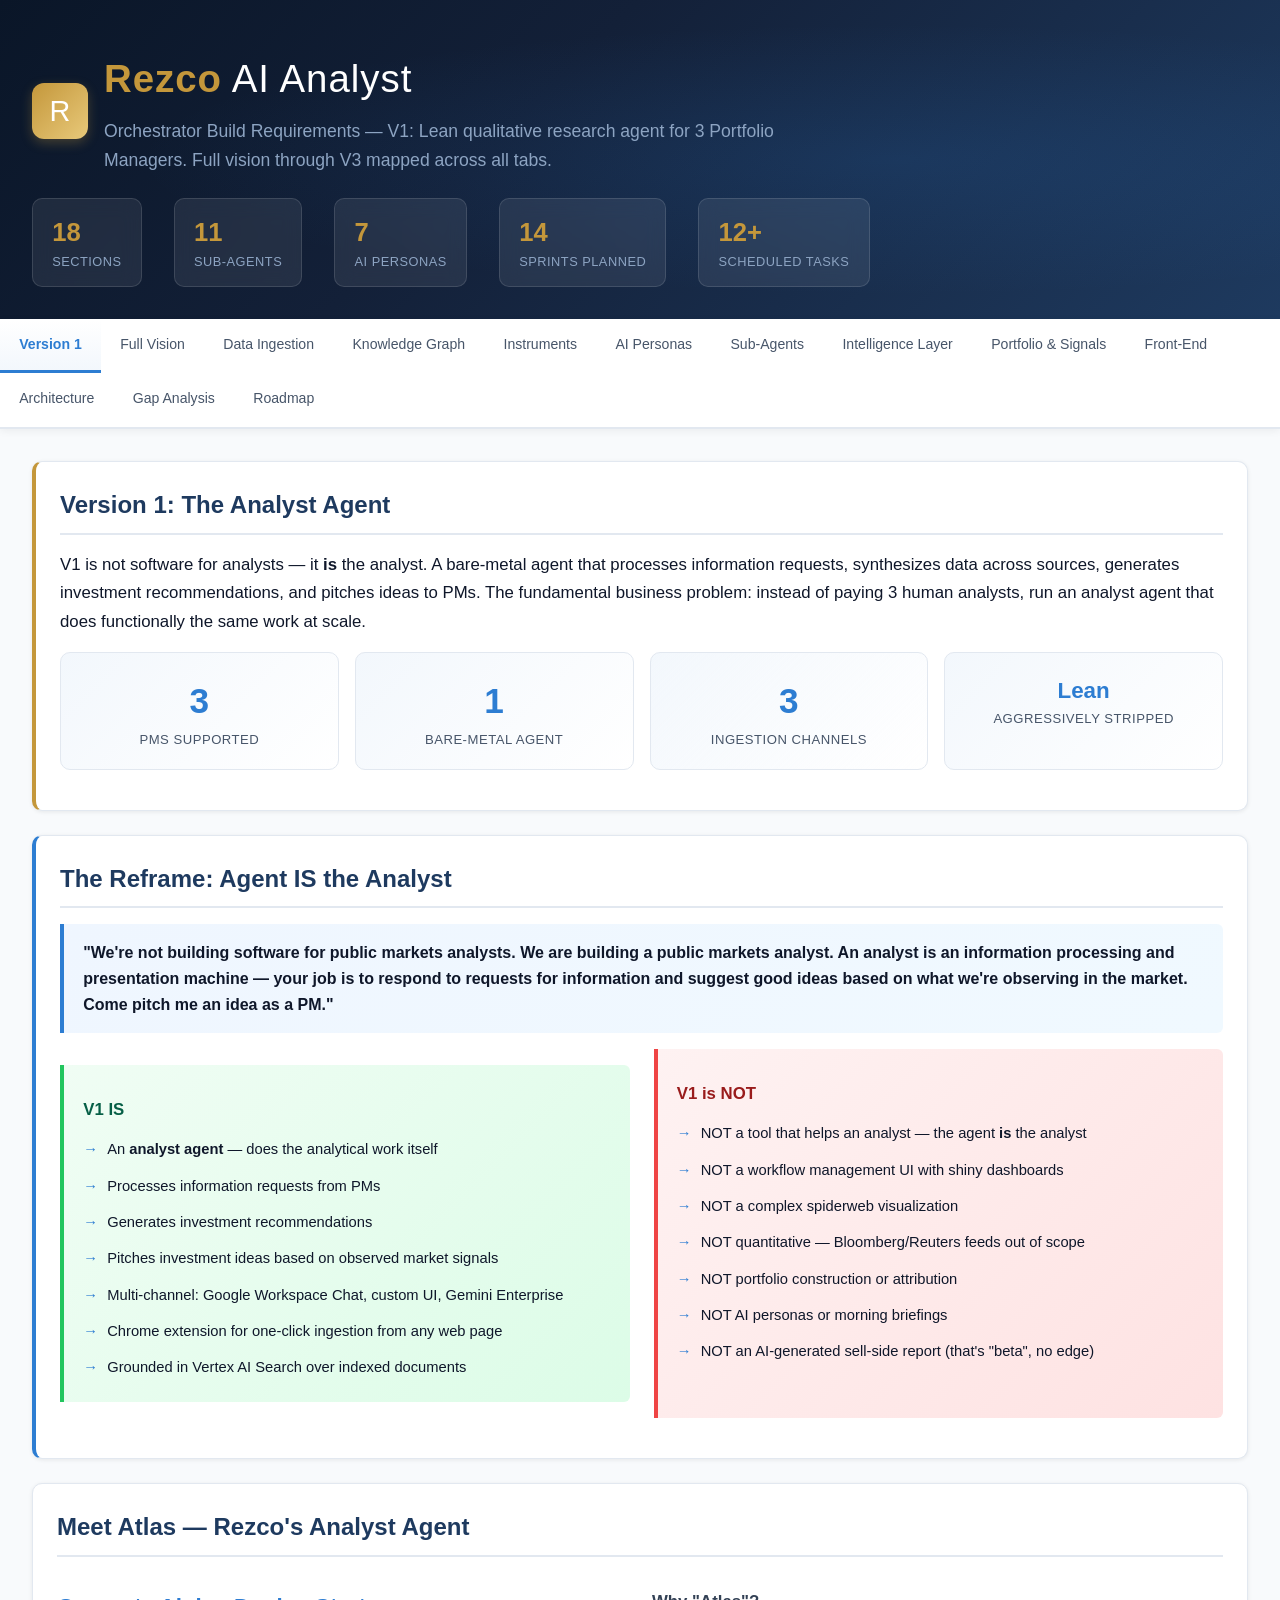
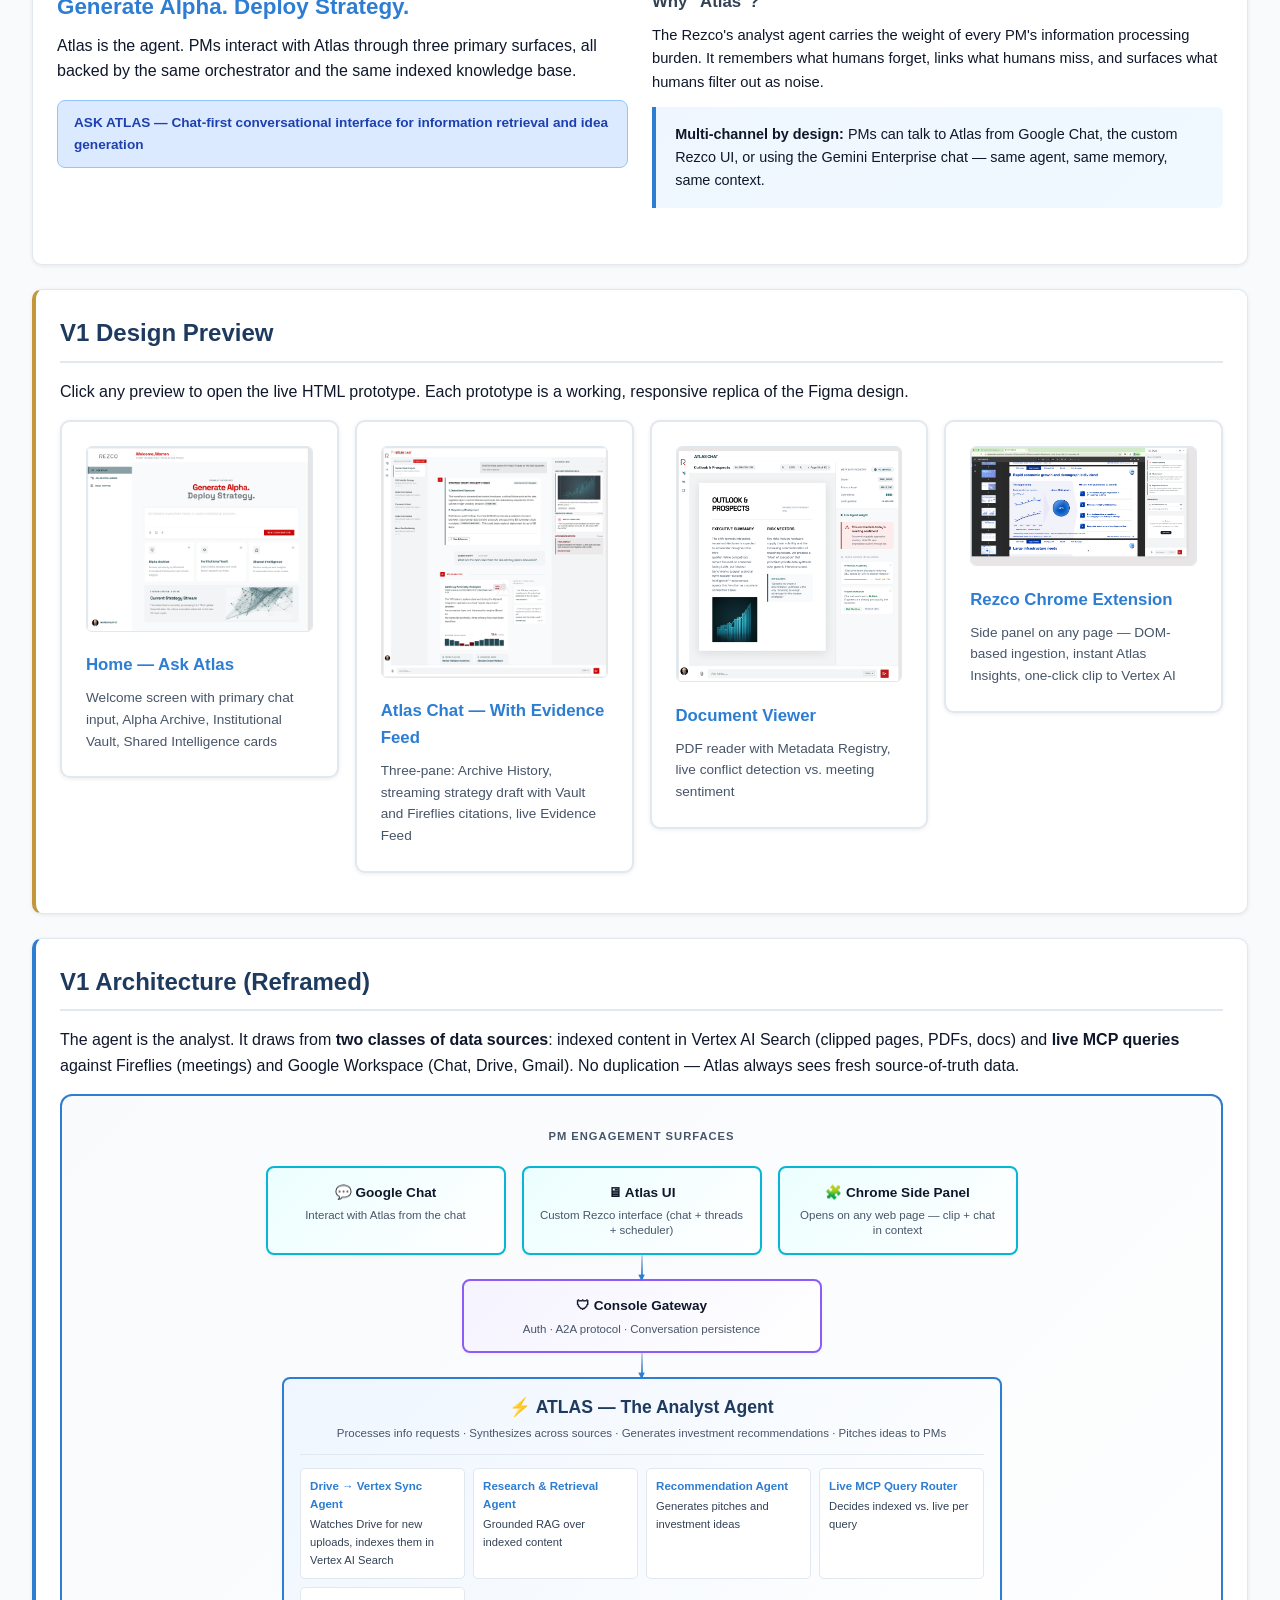
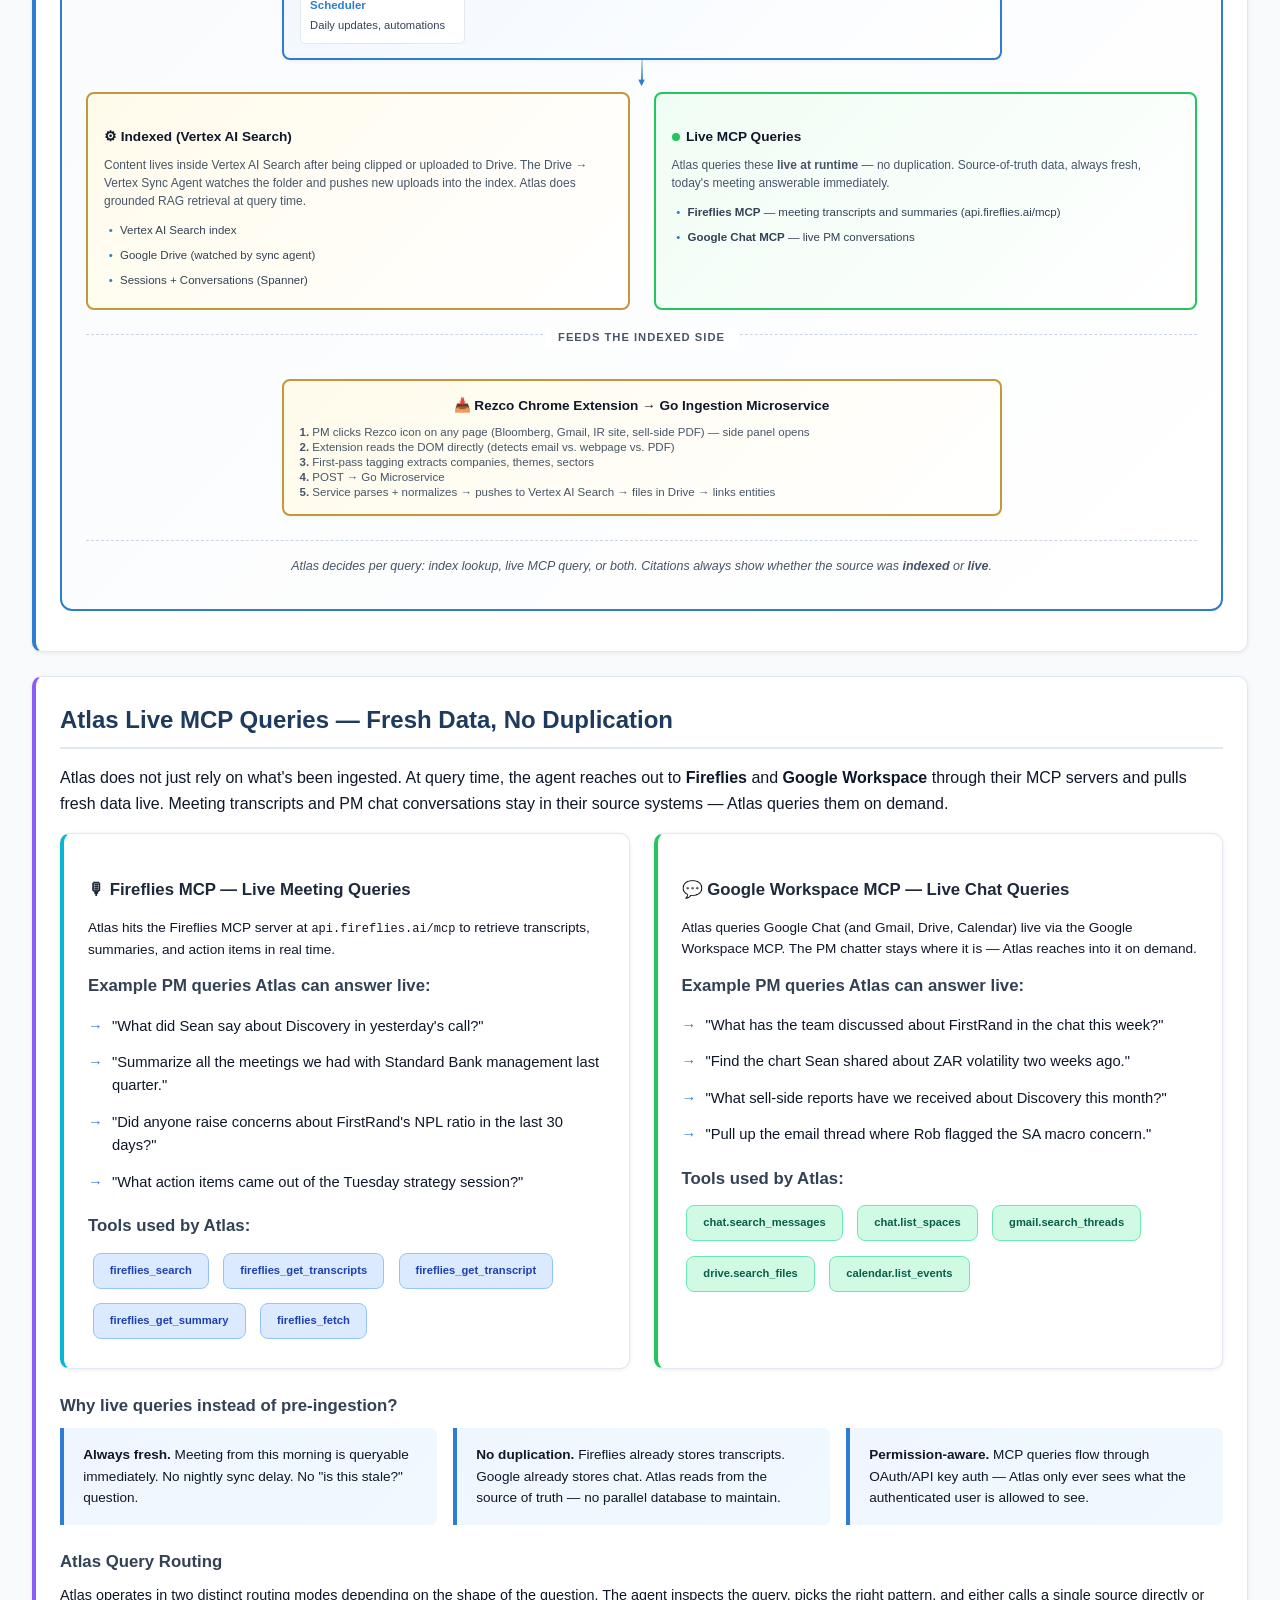
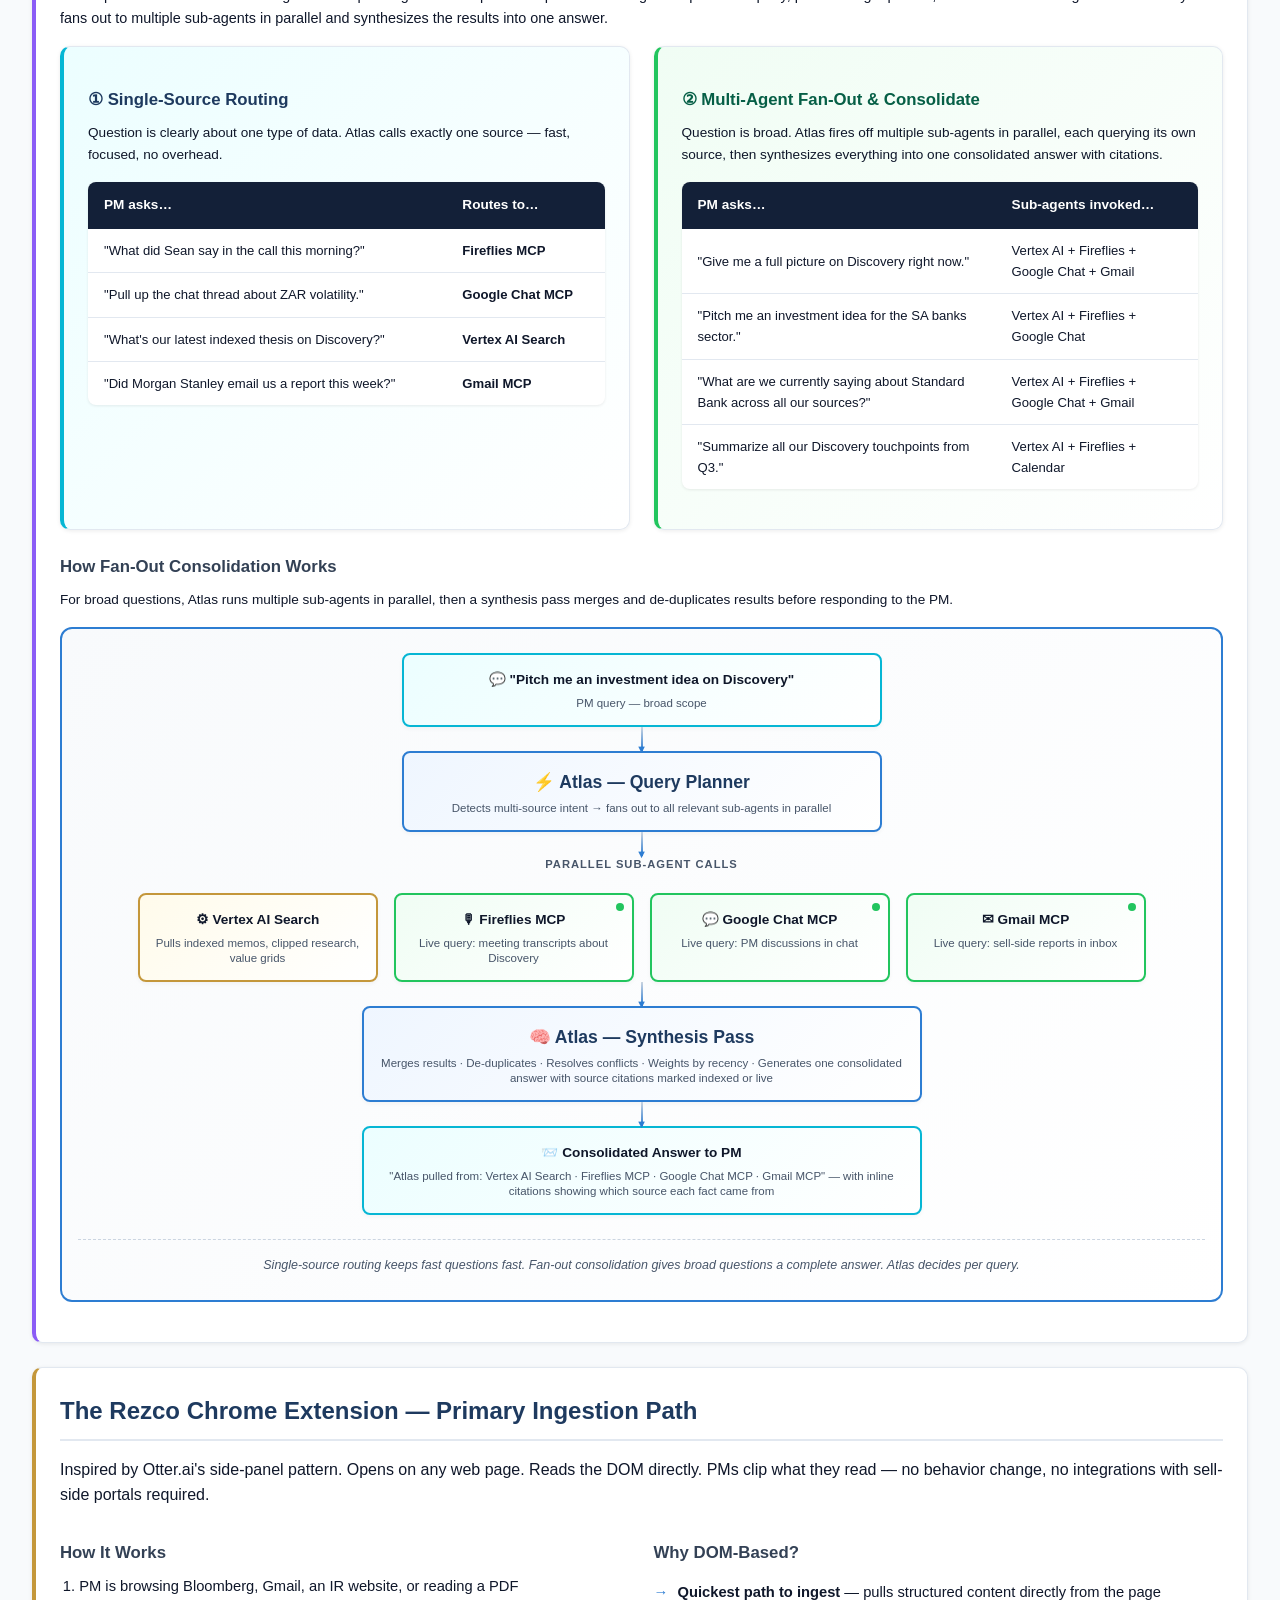
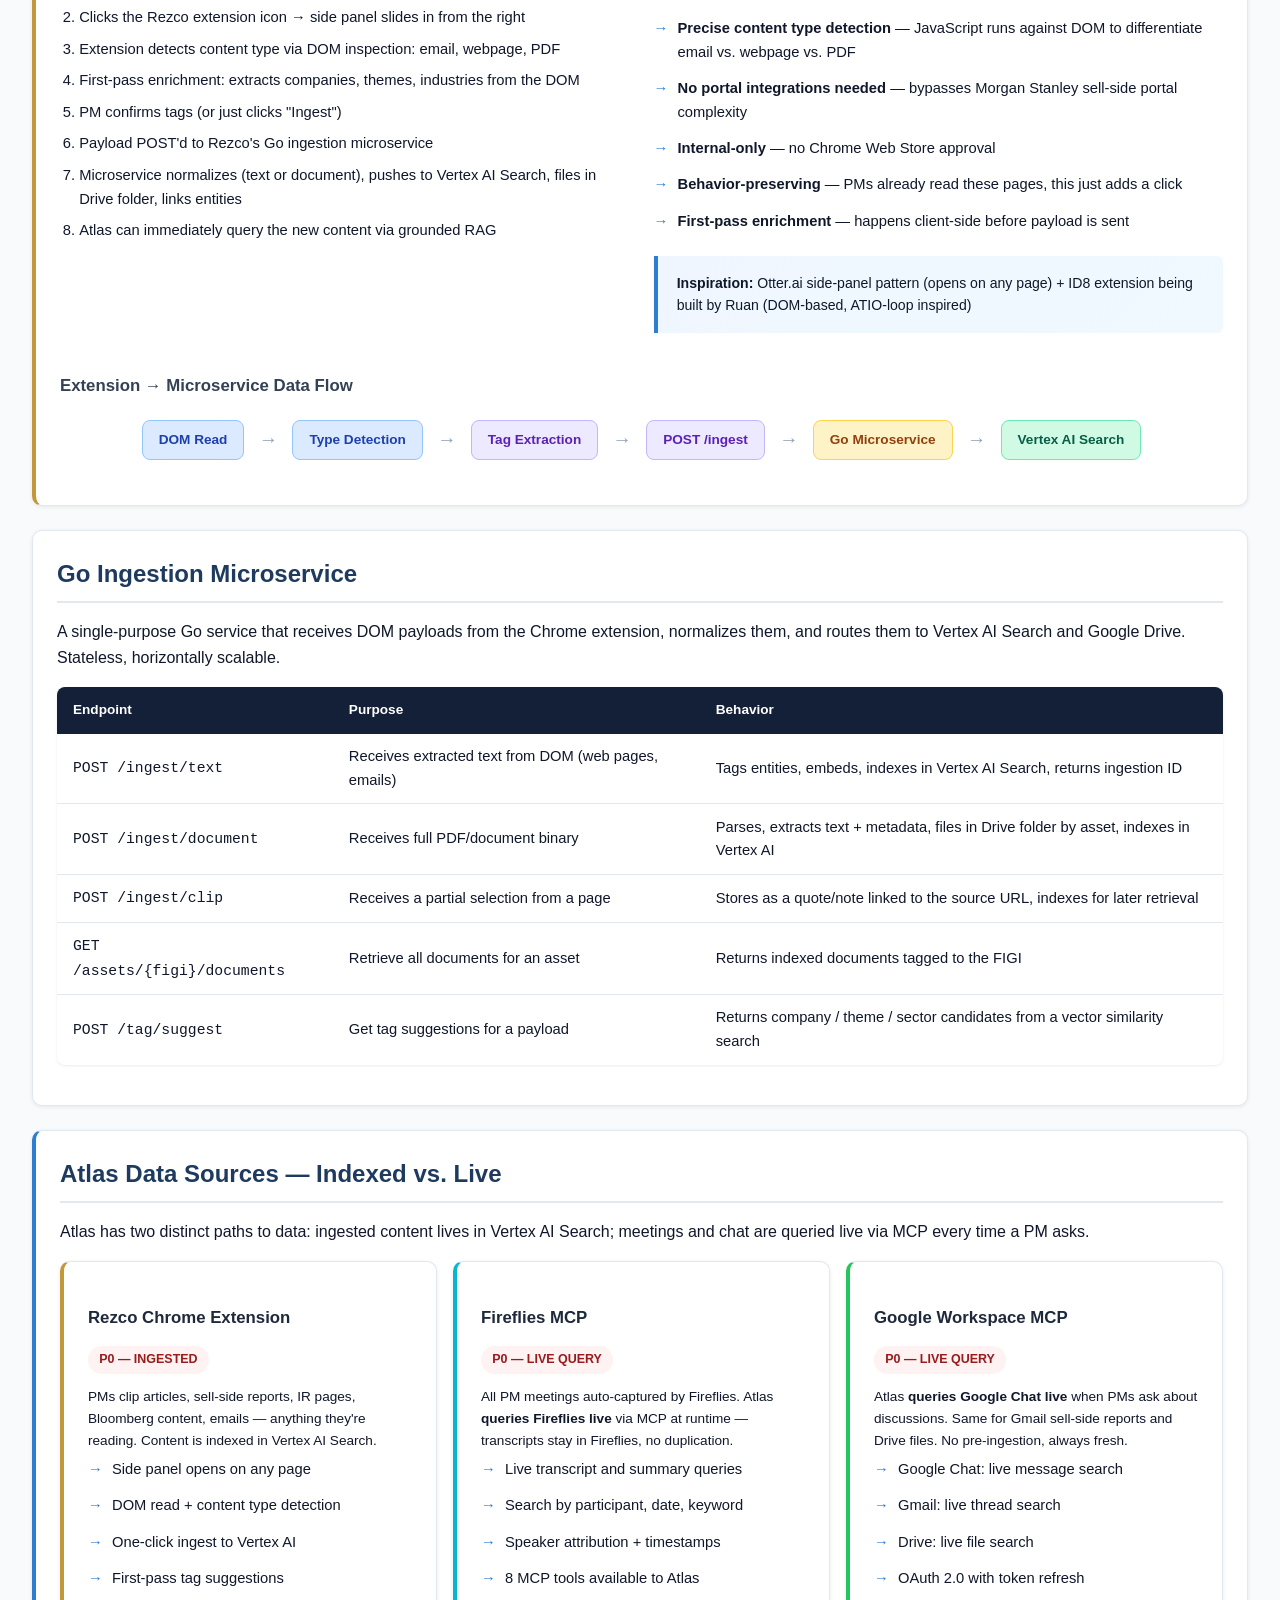
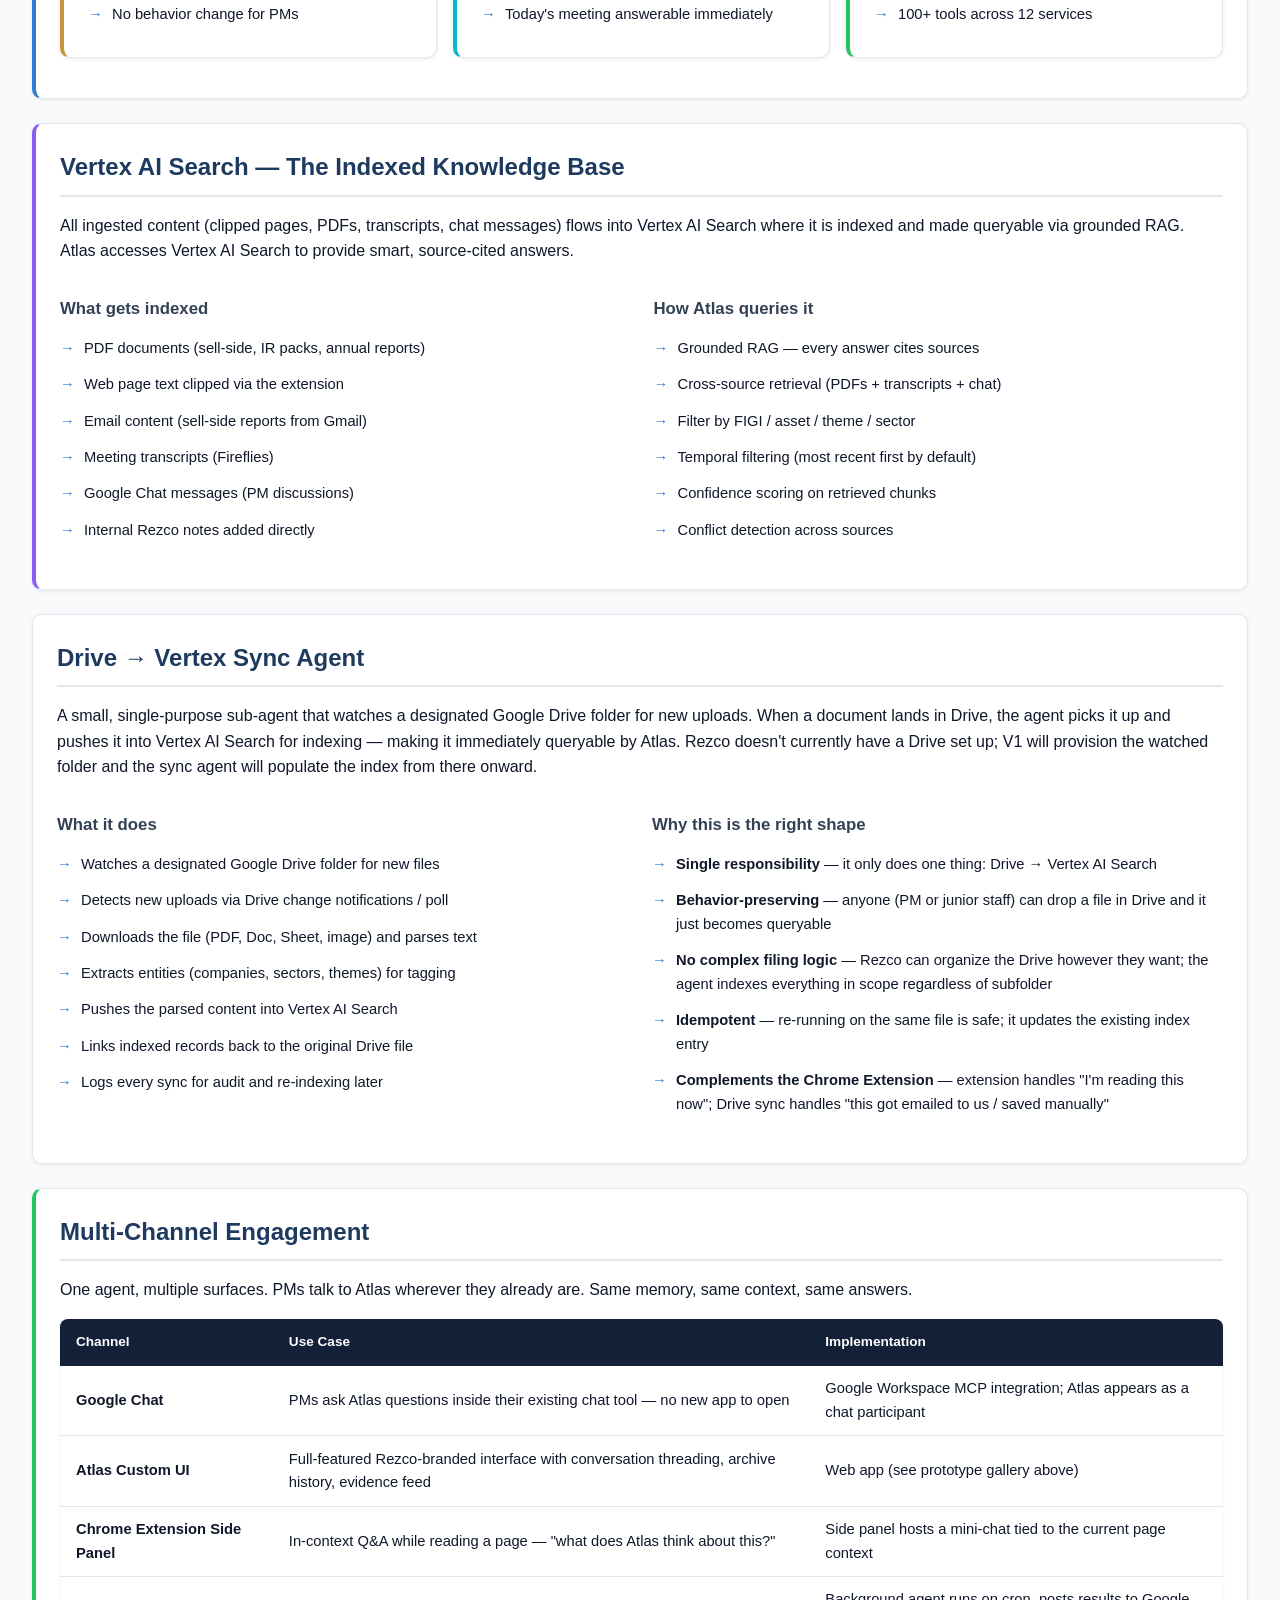
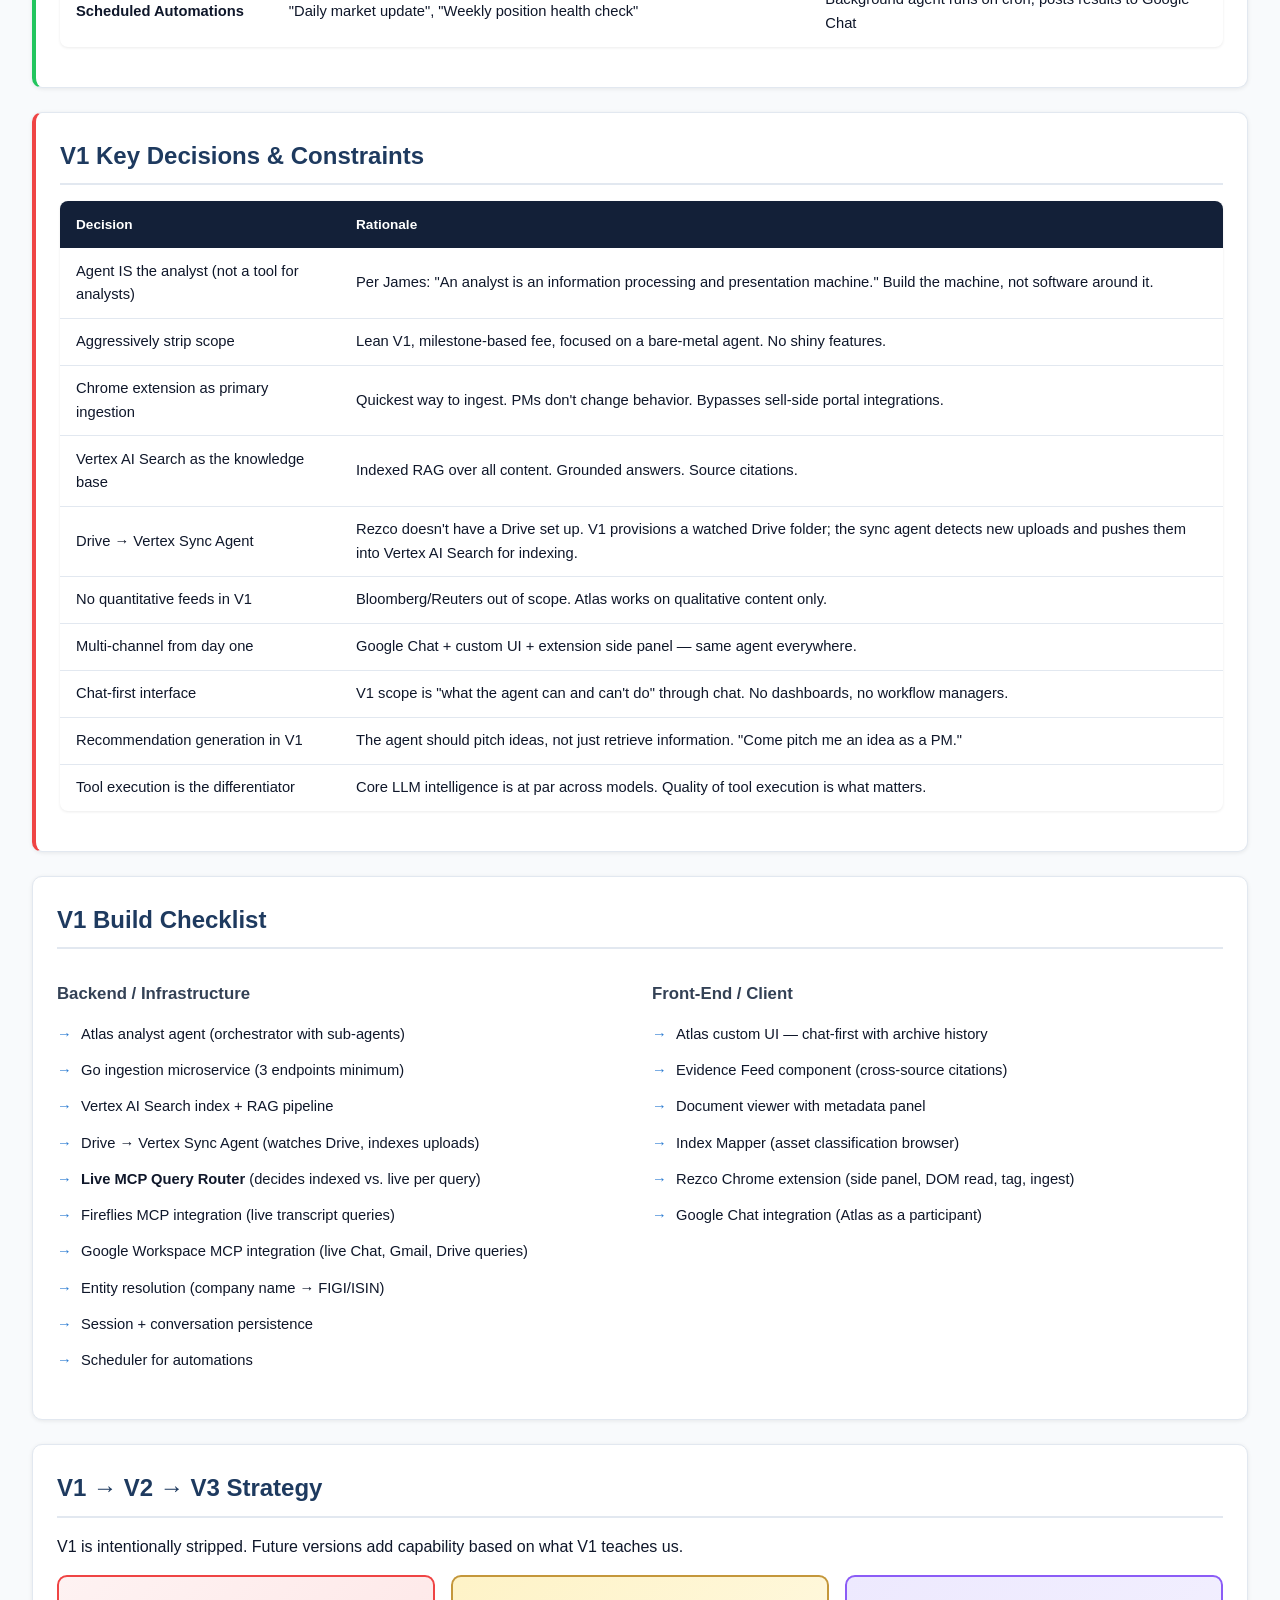
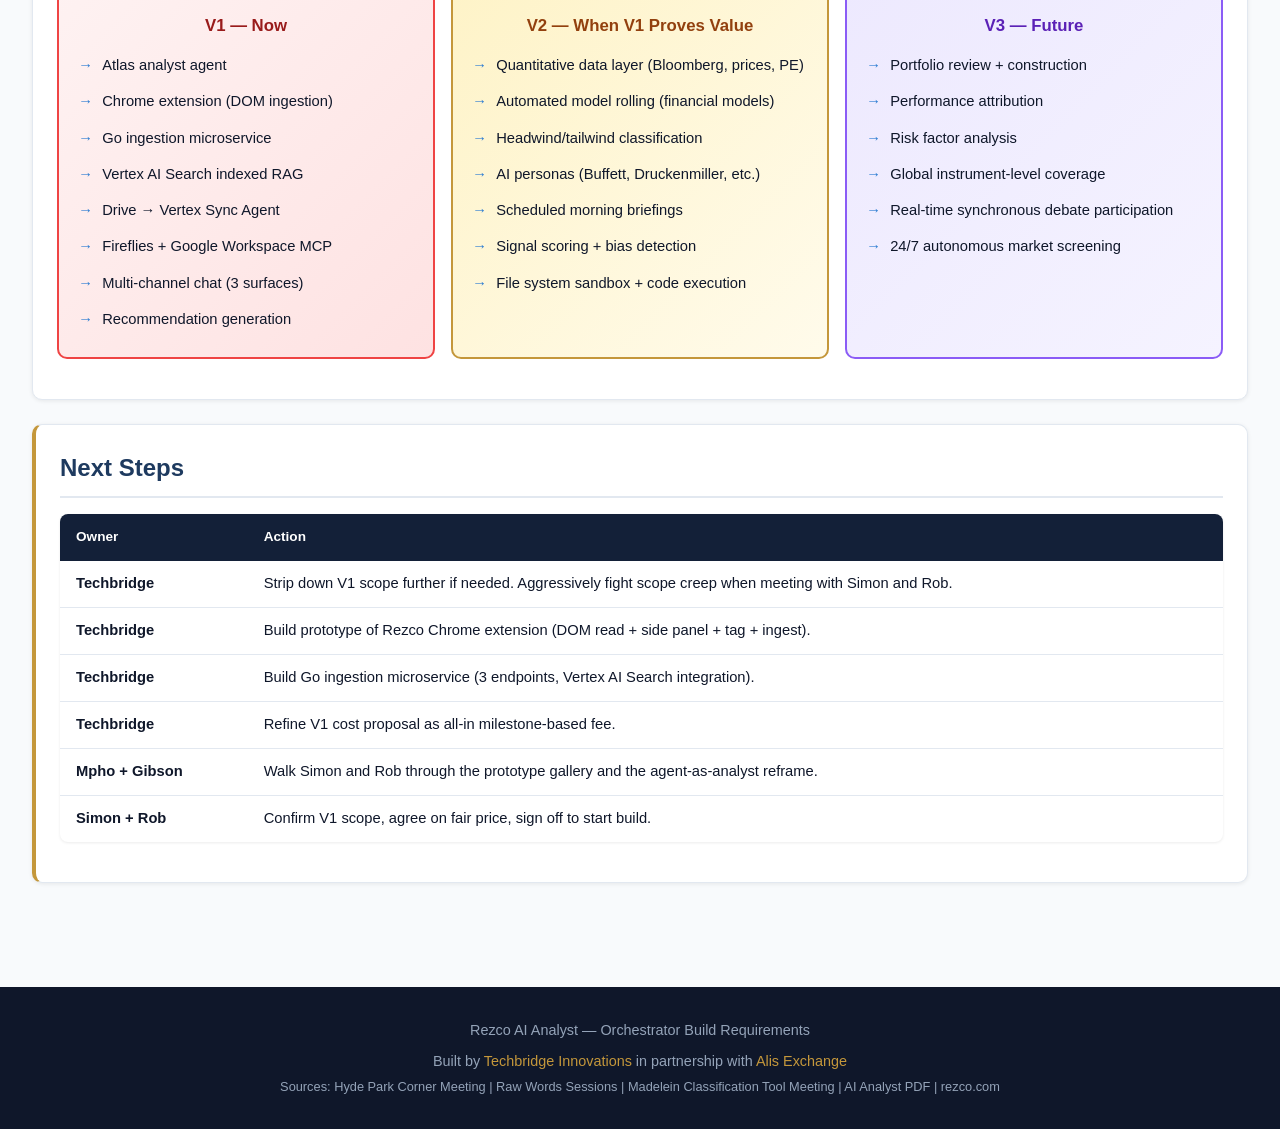
==== index.html @ 4b2bc291 "Distinguish single-source routing from multi-agent fan-out Atlas Query Routing section now shows two" ====
<!doctype html>
<html lang="en">
  <head>
    <meta charset="UTF-8" />
    <meta name="viewport" content="width=device-width, initial-scale=1.0" />
    <title>Rezco AI Analyst - Orchestrator Build Requirements</title>
    <style>
      * {
        margin: 0;
        padding: 0;
        box-sizing: border-box;
      }

      :root {
        --rezco-dark: #0a1628;
        --rezco-navy: #132038;
        --rezco-blue: #1e3a5f;
        --rezco-accent: #2d7dd2;
        --rezco-light: #4a9eed;
        --rezco-gold: #c4973b;
        --rezco-gold-light: #e8c97a;
        --success-green: #22c55e;
        --warning-amber: #f59e0b;
        --danger-red: #ef4444;
        --info-cyan: #06b6d4;
        --purple: #8b5cf6;
        --gray-50: #f8fafc;
        --gray-100: #f1f5f9;
        --gray-200: #e2e8f0;
        --gray-300: #cbd5e1;
        --gray-400: #94a3b8;
        --gray-600: #475569;
        --gray-700: #334155;
        --gray-800: #1e293b;
        --gray-900: #0f172a;
      }

      body {
        font-family:
          -apple-system, BlinkMacSystemFont, "Segoe UI", "Roboto",
          "Helvetica Neue", Arial, sans-serif;
        line-height: 1.6;
        color: var(--gray-900);
        background-color: var(--gray-50);
      }

      /* Header */
      .header {
        background: linear-gradient(
          135deg,
          var(--rezco-dark) 0%,
          var(--rezco-navy) 40%,
          var(--rezco-blue) 100%
        );
        color: white;
        padding: 3rem 0 2rem 0;
        box-shadow: 0 4px 20px rgba(0, 0, 0, 0.3);
        position: relative;
        overflow: hidden;
      }
      .header::before {
        content: "";
        position: absolute;
        top: 0;
        left: 0;
        right: 0;
        bottom: 0;
        background: radial-gradient(
          ellipse at 70% 50%,
          rgba(45, 125, 210, 0.15) 0%,
          transparent 60%
        );
      }
      .header-content {
        max-width: 1400px;
        margin: 0 auto;
        padding: 0 2rem;
        position: relative;
        z-index: 1;
      }
      .header-brand {
        display: flex;
        align-items: center;
        gap: 1rem;
        margin-bottom: 1rem;
      }
      .header-icon {
        width: 56px;
        height: 56px;
        background: linear-gradient(
          135deg,
          var(--rezco-gold),
          var(--rezco-gold-light)
        );
        border-radius: 12px;
        display: flex;
        align-items: center;
        justify-content: center;
        font-size: 1.8rem;
        box-shadow: 0 4px 12px rgba(196, 151, 59, 0.3);
      }
      .header h1 {
        font-size: 2.4rem;
        font-weight: 300;
        letter-spacing: 1px;
      }
      .header h1 span {
        color: var(--rezco-gold);
        font-weight: 600;
      }
      .header p {
        font-size: 1.1rem;
        color: #8da4c2;
        max-width: 700px;
        margin-top: 0.5rem;
      }
      .header-stats {
        display: flex;
        gap: 2rem;
        margin-top: 1.5rem;
        flex-wrap: wrap;
      }
      .header-stat {
        background: rgba(255, 255, 255, 0.08);
        border: 1px solid rgba(255, 255, 255, 0.12);
        border-radius: 10px;
        padding: 0.8rem 1.2rem;
        backdrop-filter: blur(10px);
      }
      .header-stat-num {
        font-size: 1.6rem;
        font-weight: 700;
        color: var(--rezco-gold);
      }
      .header-stat-label {
        font-size: 0.8rem;
        text-transform: uppercase;
        letter-spacing: 0.5px;
        color: #8da4c2;
      }

      /* Navigation */
      .nav-tabs {
        background: white;
        border-bottom: 2px solid var(--gray-200);
        position: sticky;
        top: 0;
        z-index: 100;
        box-shadow: 0 2px 8px rgba(0, 0, 0, 0.06);
      }
      .nav-container {
        max-width: 1400px;
        margin: 0 auto;
        display: flex;
        flex-wrap: wrap;
        padding: 0;
        overflow-x: auto;
      }
      .nav-tab {
        padding: 0.9rem 1.2rem;
        cursor: pointer;
        border-bottom: 3px solid transparent;
        transition: all 0.3s ease;
        font-weight: 500;
        font-size: 0.88rem;
        color: var(--gray-600);
        white-space: nowrap;
      }
      .nav-tab:hover {
        background-color: var(--gray-50);
        color: var(--rezco-accent);
      }
      .nav-tab.active {
        border-bottom-color: var(--rezco-accent);
        color: var(--rezco-accent);
        background: linear-gradient(
          180deg,
          transparent 0%,
          rgba(45, 125, 210, 0.06) 100%
        );
        font-weight: 600;
      }

      /* Content */
      .content-container {
        max-width: 1400px;
        margin: 0 auto;
        padding: 2rem;
      }
      .tab-content {
        display: none;
        animation: fadeIn 0.4s ease-in-out;
      }
      .tab-content.active {
        display: block;
      }
      @keyframes fadeIn {
        from {
          opacity: 0;
          transform: translateY(10px);
        }
        to {
          opacity: 1;
          transform: translateY(0);
        }
      }

      /* Cards */
      .card {
        background: white;
        border-radius: 10px;
        padding: 1.5rem;
        margin-bottom: 1.5rem;
        box-shadow: 0 1px 4px rgba(0, 0, 0, 0.08);
        border: 1px solid var(--gray-200);
        transition:
          box-shadow 0.3s ease,
          transform 0.2s ease;
      }
      .card:hover {
        box-shadow: 0 4px 12px rgba(0, 0, 0, 0.1);
        transform: translateY(-1px);
      }
      .card h2 {
        color: var(--rezco-blue);
        font-size: 1.5rem;
        margin-bottom: 1rem;
        padding-bottom: 0.5rem;
        border-bottom: 2px solid var(--gray-200);
      }
      .card h3 {
        color: var(--gray-800);
        font-size: 1.2rem;
        margin: 1.2rem 0 0.8rem;
      }
      .card h4 {
        color: var(--gray-700);
        font-size: 1.05rem;
        margin: 1rem 0 0.5rem;
      }

      /* Accent cards */
      .card-accent {
        border-left: 4px solid var(--rezco-accent);
      }
      .card-gold {
        border-left: 4px solid var(--rezco-gold);
      }
      .card-green {
        border-left: 4px solid var(--success-green);
      }
      .card-purple {
        border-left: 4px solid var(--purple);
      }
      .card-red {
        border-left: 4px solid var(--danger-red);
      }

      /* Badges */
      .badge {
        display: inline-block;
        padding: 0.25rem 0.7rem;
        border-radius: 20px;
        font-size: 0.78rem;
        font-weight: 600;
        margin-right: 0.4rem;
        margin-bottom: 0.3rem;
      }
      .badge-p0 {
        background: #fef2f2;
        color: #991b1b;
      }
      .badge-p1 {
        background: #fffbeb;
        color: #92400e;
      }
      .badge-p2 {
        background: #f0fdf4;
        color: #166534;
      }
      .badge-exists {
        background: #d1fae5;
        color: #065f46;
      }
      .badge-partial {
        background: #fef3c7;
        color: #92400e;
      }
      .badge-new {
        background: #fee2e2;
        color: #991b1b;
      }
      .badge-large {
        background: #fef2f2;
        color: #991b1b;
      }
      .badge-medium {
        background: #fffbeb;
        color: #92400e;
      }
      .badge-small {
        background: #d1fae5;
        color: #065f46;
      }
      .badge-phase {
        background: #ede9fe;
        color: #5b21b6;
      }

      /* Grids */
      .grid-2 {
        display: grid;
        grid-template-columns: repeat(auto-fit, minmax(300px, 1fr));
        gap: 1.5rem;
        margin: 1rem 0;
      }
      .grid-3 {
        display: grid;
        grid-template-columns: repeat(auto-fit, minmax(250px, 1fr));
        gap: 1rem;
        margin: 1rem 0;
      }
      .grid-4 {
        display: grid;
        grid-template-columns: repeat(auto-fit, minmax(200px, 1fr));
        gap: 1rem;
        margin: 1rem 0;
      }

      /* Stats */
      .stats-box {
        background: linear-gradient(
          135deg,
          rgba(45, 125, 210, 0.06) 0%,
          white 100%
        );
        padding: 1.2rem;
        border-radius: 10px;
        border: 1px solid var(--gray-200);
        text-align: center;
      }
      .stats-number {
        font-size: 2.2rem;
        font-weight: 700;
        color: var(--rezco-accent);
      }
      .stats-label {
        color: var(--gray-600);
        font-size: 0.82rem;
        text-transform: uppercase;
        letter-spacing: 0.5px;
      }

      /* Tables */
      .data-table {
        width: 100%;
        border-collapse: collapse;
        margin: 1rem 0;
        background: white;
        border-radius: 8px;
        overflow: hidden;
        box-shadow: 0 1px 3px rgba(0, 0, 0, 0.08);
        font-size: 0.92rem;
      }
      .data-table th {
        background: var(--rezco-navy);
        color: white;
        padding: 0.8rem 1rem;
        text-align: left;
        font-weight: 600;
        font-size: 0.85rem;
      }
      .data-table td {
        padding: 0.7rem 1rem;
        border-bottom: 1px solid var(--gray-200);
      }
      .data-table tr:hover {
        background-color: var(--gray-50);
      }
      .data-table tr:last-child td {
        border-bottom: none;
      }

      /* Diagrams */
      .diagram-box {
        background: linear-gradient(135deg, var(--gray-50) 0%, white 100%);
        border: 2px solid var(--rezco-accent);
        border-radius: 10px;
        padding: 1.5rem;
        margin: 1rem 0;
        font-family: "Courier New", monospace;
        font-size: 0.82rem;
        white-space: pre;
        overflow-x: auto;
        line-height: 1.4;
      }

      /* HTML/CSS Architecture Diagram (replaces ASCII for V1) */
      .arch {
        background: linear-gradient(135deg, var(--gray-50) 0%, white 100%);
        border: 2px solid var(--rezco-accent);
        border-radius: 12px;
        padding: 2rem 1.5rem;
        margin: 1rem 0;
      }
      .arch-layer {
        display: flex;
        flex-direction: column;
        align-items: center;
        gap: 0.8rem;
      }
      .arch-layer-label {
        font-size: 0.7rem;
        text-transform: uppercase;
        letter-spacing: 1px;
        color: var(--gray-600);
        font-weight: 700;
        margin-bottom: 0.4rem;
        text-align: center;
      }
      .arch-row {
        display: flex;
        flex-wrap: wrap;
        justify-content: center;
        align-items: stretch;
        gap: 1rem;
        width: 100%;
      }
      .arch-box {
        background: white;
        border: 2px solid var(--gray-300);
        border-radius: 8px;
        padding: 0.9rem 1rem;
        min-width: 160px;
        max-width: 240px;
        flex: 1;
        text-align: center;
        box-shadow: 0 2px 4px rgba(0, 0, 0, 0.04);
        transition: all 0.2s ease;
      }
      .arch-box:hover {
        transform: translateY(-2px);
        box-shadow: 0 4px 12px rgba(0, 0, 0, 0.1);
      }
      .arch-box-title {
        font-size: 0.85rem;
        font-weight: 700;
        color: var(--gray-900);
        margin-bottom: 0.3rem;
      }
      .arch-box-sub {
        font-size: 0.72rem;
        color: var(--gray-600);
        line-height: 1.3;
      }
      .arch-box.surface {
        border-color: var(--info-cyan);
        background: linear-gradient(135deg, #ecfeff, white);
      }
      .arch-box.gateway {
        border-color: var(--purple);
        background: linear-gradient(135deg, #f5f3ff, white);
        max-width: 360px;
      }
      .arch-box.atlas {
        border-color: var(--rezco-accent);
        background: linear-gradient(135deg, #eff6ff, white);
        max-width: 100%;
        flex: 0 1 720px;
      }
      .arch-box.atlas .arch-box-title {
        font-size: 1.1rem;
        color: var(--rezco-blue);
      }
      .arch-box.indexed {
        border-color: var(--rezco-gold);
        background: linear-gradient(135deg, #fffbeb, white);
      }
      .arch-box.live {
        border-color: var(--success-green);
        background: linear-gradient(135deg, #f0fdf4, white);
        position: relative;
      }
      .arch-box.live::before {
        content: "";
        position: absolute;
        top: 8px;
        right: 8px;
        width: 8px;
        height: 8px;
        background: var(--success-green);
        border-radius: 50%;
        animation: pulse 2s infinite;
      }
      @keyframes pulse {
        0%,
        100% {
          opacity: 1;
        }
        50% {
          opacity: 0.4;
        }
      }
      .arch-box.ingest {
        border-color: var(--rezco-gold);
        background: linear-gradient(135deg, #fffbeb, white);
      }
      .arch-connector {
        width: 2px;
        height: 24px;
        background: linear-gradient(
          180deg,
          var(--gray-300) 0%,
          var(--rezco-accent) 100%
        );
        margin: 0 auto;
        position: relative;
      }
      .arch-connector::after {
        content: "▼";
        position: absolute;
        bottom: -8px;
        left: 50%;
        transform: translateX(-50%);
        color: var(--rezco-accent);
        font-size: 0.7rem;
      }
      .arch-divider {
        font-size: 0.7rem;
        text-transform: uppercase;
        letter-spacing: 1px;
        color: var(--gray-600);
        font-weight: 700;
        text-align: center;
        margin: 1.5rem 0 0.6rem;
        padding-top: 1rem;
        border-top: 1px dashed var(--gray-300);
        position: relative;
      }
      .arch-divider span {
        background: white;
        padding: 0 0.8rem;
        position: relative;
        top: -1.4rem;
        display: inline-block;
      }
      .arch-sub-agents {
        display: grid;
        grid-template-columns: repeat(auto-fit, minmax(160px, 1fr));
        gap: 0.5rem;
        margin-top: 0.8rem;
        padding-top: 0.8rem;
        border-top: 1px solid var(--gray-200);
      }
      .arch-sub-agent {
        background: white;
        border: 1px solid var(--gray-200);
        border-radius: 5px;
        padding: 0.5rem 0.6rem;
        font-size: 0.7rem;
        color: var(--gray-700);
        text-align: left;
      }
      .arch-sub-agent strong {
        display: block;
        color: var(--rezco-accent);
        font-size: 0.72rem;
        margin-bottom: 0.15rem;
      }
      .arch-data-row {
        display: grid;
        grid-template-columns: 1fr 1fr;
        gap: 1.5rem;
        margin-top: 0.5rem;
      }
      @media (max-width: 768px) {
        .arch-data-row {
          grid-template-columns: 1fr;
        }
      }
      .arch-data-col {
        background: white;
        border-radius: 8px;
        padding: 1rem;
        border: 2px solid var(--gray-200);
      }
      .arch-data-col.indexed-col {
        border-color: var(--rezco-gold);
        background: linear-gradient(135deg, #fffbeb, white);
      }
      .arch-data-col.live-col {
        border-color: var(--success-green);
        background: linear-gradient(135deg, #f0fdf4, white);
      }
      .arch-data-col h4 {
        font-size: 0.85rem;
        font-weight: 700;
        color: var(--gray-900);
        margin-bottom: 0.5rem;
        display: flex;
        align-items: center;
        gap: 0.4rem;
      }
      .arch-data-col h4 .live-dot {
        width: 8px;
        height: 8px;
        border-radius: 50%;
        background: var(--success-green);
        animation: pulse 2s infinite;
        display: inline-block;
      }
      .arch-data-col p {
        font-size: 0.75rem;
        color: var(--gray-600);
        line-height: 1.5;
        margin-bottom: 0.5rem;
      }
      .arch-data-col ul {
        list-style: none;
        padding: 0;
      }
      .arch-data-col ul li {
        font-size: 0.72rem;
        color: var(--gray-700);
        padding: 0.2rem 0 0.2rem 1rem;
        position: relative;
      }
      .arch-data-col ul li::before {
        content: "•";
        position: absolute;
        left: 0.3rem;
        color: var(--rezco-accent);
      }
      .arch-footer {
        text-align: center;
        font-size: 0.78rem;
        color: var(--gray-600);
        font-style: italic;
        margin-top: 1.5rem;
        padding-top: 1rem;
        border-top: 1px dashed var(--gray-300);
      }

      /* Info/Warning boxes */
      .info-box {
        background: linear-gradient(135deg, #eff6ff 0%, #f0f9ff 100%);
        border-left: 4px solid var(--rezco-accent);
        padding: 1rem 1.2rem;
        margin: 1rem 0;
        border-radius: 0 6px 6px 0;
        font-size: 0.92rem;
      }
      .warning-box {
        background: linear-gradient(135deg, #fffbeb 0%, #fef3c7 100%);
        border-left: 4px solid var(--warning-amber);
        padding: 1rem 1.2rem;
        margin: 1rem 0;
        border-radius: 0 6px 6px 0;
        font-size: 0.92rem;
      }
      .success-box {
        background: linear-gradient(135deg, #f0fdf4 0%, #dcfce7 100%);
        border-left: 4px solid var(--success-green);
        padding: 1rem 1.2rem;
        margin: 1rem 0;
        border-radius: 0 6px 6px 0;
        font-size: 0.92rem;
      }

      /* Feature list */
      .feature-list {
        list-style: none;
        padding: 0;
      }
      .feature-list li {
        padding: 0.4rem 0 0.4rem 1.5rem;
        position: relative;
        font-size: 0.92rem;
      }
      .feature-list li::before {
        content: "→";
        position: absolute;
        left: 0;
        color: var(--rezco-accent);
        font-weight: bold;
      }

      /* Progress bar */
      .progress-container {
        background: var(--gray-200);
        height: 28px;
        border-radius: 14px;
        overflow: hidden;
        margin: 0.8rem 0;
      }
      .progress-bar {
        height: 100%;
        display: flex;
        align-items: center;
        justify-content: center;
        color: white;
        font-weight: 600;
        font-size: 0.82rem;
        transition: width 1.2s ease-out;
        border-radius: 14px;
      }
      .progress-green {
        background: linear-gradient(90deg, var(--success-green), #10b981);
      }
      .progress-blue {
        background: linear-gradient(
          90deg,
          var(--rezco-accent),
          var(--rezco-light)
        );
      }
      .progress-amber {
        background: linear-gradient(90deg, var(--warning-amber), #fbbf24);
      }
      .progress-red {
        background: linear-gradient(90deg, var(--danger-red), #f87171);
      }

      /* Expandable */
      .expandable {
        cursor: pointer;
        user-select: none;
      }
      .expandable::before {
        content: "▶ ";
        display: inline-block;
        transition: transform 0.3s ease;
        font-size: 0.8rem;
      }
      .expandable.expanded::before {
        transform: rotate(90deg);
      }
      .expandable-content {
        max-height: 0;
        overflow: hidden;
        transition: max-height 0.5s ease;
      }
      .expandable-content.expanded {
        max-height: 8000px;
      }

      /* Persona cards */
      .persona-card {
        background: white;
        border-radius: 10px;
        padding: 1.2rem;
        border: 1px solid var(--gray-200);
        transition: all 0.3s ease;
      }
      .persona-card:hover {
        box-shadow: 0 4px 12px rgba(0, 0, 0, 0.1);
        transform: translateY(-2px);
      }
      .persona-icon {
        width: 48px;
        height: 48px;
        border-radius: 50%;
        display: flex;
        align-items: center;
        justify-content: center;
        font-size: 1.4rem;
        margin-bottom: 0.8rem;
      }
      .persona-name {
        font-weight: 700;
        font-size: 1rem;
        margin-bottom: 0.3rem;
      }
      .persona-style {
        font-size: 0.82rem;
        color: var(--gray-600);
      }

      /* Timeline */
      .timeline {
        position: relative;
        padding-left: 2rem;
      }
      .timeline::before {
        content: "";
        position: absolute;
        left: 8px;
        top: 0;
        bottom: 0;
        width: 3px;
        background: linear-gradient(
          180deg,
          var(--rezco-accent),
          var(--rezco-gold),
          var(--success-green)
        );
        border-radius: 2px;
      }
      .timeline-item {
        position: relative;
        margin-bottom: 1.5rem;
        padding: 1rem 1.2rem;
        background: white;
        border-radius: 8px;
        border: 1px solid var(--gray-200);
        box-shadow: 0 1px 3px rgba(0, 0, 0, 0.05);
      }
      .timeline-item::before {
        content: "";
        position: absolute;
        left: -2rem;
        top: 1.2rem;
        width: 14px;
        height: 14px;
        border-radius: 50%;
        background: var(--rezco-accent);
        border: 3px solid white;
        box-shadow: 0 0 0 2px var(--rezco-accent);
      }
      .timeline-title {
        font-weight: 700;
        color: var(--rezco-blue);
        margin-bottom: 0.3rem;
      }

      /* Flow nodes */
      .flow-node {
        display: inline-flex;
        align-items: center;
        gap: 0.5rem;
        padding: 0.5rem 1rem;
        border-radius: 8px;
        font-size: 0.85rem;
        font-weight: 600;
        margin: 0.3rem;
      }
      .flow-node-blue {
        background: #dbeafe;
        color: #1e40af;
        border: 1px solid #93c5fd;
      }
      .flow-node-green {
        background: #d1fae5;
        color: #065f46;
        border: 1px solid #6ee7b7;
      }
      .flow-node-amber {
        background: #fef3c7;
        color: #92400e;
        border: 1px solid #fcd34d;
      }
      .flow-node-purple {
        background: #ede9fe;
        color: #5b21b6;
        border: 1px solid #c4b5fd;
      }
      .flow-node-red {
        background: #fee2e2;
        color: #991b1b;
        border: 1px solid #fca5a5;
      }
      .flow-arrow {
        color: var(--gray-400);
        font-size: 1.2rem;
        margin: 0 0.3rem;
      }

      /* Footer */
      .footer {
        background: var(--gray-900);
        color: var(--gray-400);
        text-align: center;
        padding: 2rem;
        margin-top: 3rem;
        font-size: 0.9rem;
      }
      .footer a {
        color: var(--rezco-gold);
        text-decoration: none;
      }

      /* Responsive */
      @media (max-width: 768px) {
        .header h1 {
          font-size: 1.6rem;
        }
        .header p {
          font-size: 0.95rem;
        }
        .header-stats {
          gap: 0.8rem;
        }
        .header-stat {
          padding: 0.5rem 0.8rem;
        }
        .header-stat-num {
          font-size: 1.2rem;
        }
        .nav-tab {
          padding: 0.7rem 0.8rem;
          font-size: 0.8rem;
        }
        .content-container {
          padding: 1rem;
        }
        .grid-2,
        .grid-3,
        .grid-4 {
          grid-template-columns: 1fr;
        }
        .diagram-box {
          font-size: 0.7rem;
        }
      }
    </style>
  </head>
  <body>
    <!-- HEADER -->
    <div class="header">
      <div class="header-content">
        <div class="header-brand">
          <div class="header-icon">R</div>
          <div>
            <h1><span>Rezco</span> AI Analyst</h1>
            <p>
              Orchestrator Build Requirements — V1: Lean qualitative research
              agent for 3 Portfolio Managers. Full vision through V3 mapped
              across all tabs.
            </p>
          </div>
        </div>
        <div class="header-stats">
          <div class="header-stat">
            <div class="header-stat-num">18</div>
            <div class="header-stat-label">Sections</div>
          </div>
          <div class="header-stat">
            <div class="header-stat-num">11</div>
            <div class="header-stat-label">Sub-Agents</div>
          </div>
          <div class="header-stat">
            <div class="header-stat-num">7</div>
            <div class="header-stat-label">AI Personas</div>
          </div>
          <div class="header-stat">
            <div class="header-stat-num">14</div>
            <div class="header-stat-label">Sprints Planned</div>
          </div>
          <div class="header-stat">
            <div class="header-stat-num">12+</div>
            <div class="header-stat-label">Scheduled Tasks</div>
          </div>
        </div>
      </div>
    </div>

    <!-- NAVIGATION -->
    <div class="nav-tabs">
      <div class="nav-container">
        <div class="nav-tab active" data-tab="v1">Version 1</div>
        <div class="nav-tab" data-tab="overview">Full Vision</div>
        <div class="nav-tab" data-tab="ingestion">Data Ingestion</div>
        <div class="nav-tab" data-tab="knowledge">Knowledge Graph</div>
        <div class="nav-tab" data-tab="instruments">Instruments</div>
        <div class="nav-tab" data-tab="personas">AI Personas</div>
        <div class="nav-tab" data-tab="agents">Sub-Agents</div>
        <div class="nav-tab" data-tab="intelligence">Intelligence Layer</div>
        <div class="nav-tab" data-tab="portfolio">Portfolio & Signals</div>
        <div class="nav-tab" data-tab="frontend">Front-End</div>
        <div class="nav-tab" data-tab="architecture">Architecture</div>
        <div class="nav-tab" data-tab="gaps">Gap Analysis</div>
        <div class="nav-tab" data-tab="roadmap">Roadmap</div>
      </div>
    </div>

    <!-- CONTENT -->
    <div class="content-container">
      <!-- ==================== TAB: VERSION 1 ==================== -->
      <div id="v1" class="tab-content active">
        <!-- HERO -->
        <div class="card card-gold">
          <h2>Version 1: The Analyst Agent</h2>
          <p style="font-size: 1.05rem; line-height: 1.7">
            V1 is not software for analysts — it <strong>is</strong> the
            analyst. A bare-metal agent that processes information requests,
            synthesizes data across sources, generates investment
            recommendations, and pitches ideas to PMs. The fundamental business
            problem: instead of paying 3 human analysts, run an analyst agent
            that does functionally the same work at scale.
          </p>
          <div class="grid-4" style="margin-top: 1rem">
            <div class="stats-box">
              <div class="stats-number">3</div>
              <div class="stats-label">PMs Supported</div>
            </div>
            <div class="stats-box">
              <div class="stats-number">1</div>
              <div class="stats-label">Bare-Metal Agent</div>
            </div>
            <div class="stats-box">
              <div class="stats-number">3</div>
              <div class="stats-label">Ingestion Channels</div>
            </div>
            <div class="stats-box">
              <div class="stats-number" style="font-size: 1.4rem">Lean</div>
              <div class="stats-label">Aggressively Stripped</div>
            </div>
          </div>
        </div>

        <!-- THE REFRAME -->
        <div class="card card-accent">
          <h2>The Reframe: Agent IS the Analyst</h2>
          <div class="info-box" style="font-size: 1rem">
            <strong
              >"We're not building software for public markets analysts. We are
              building a public markets analyst. An analyst is an information
              processing and presentation machine — your job is to respond to
              requests for information and suggest good ideas based on what
              we're observing in the market. Come pitch me an idea as a
              PM."</strong
            >
            <br /><span
              style="color: var(--gray-600); font-size: 0.85rem"
            ></span>
          </div>
          <div class="grid-2" style="margin-top: 1rem">
            <div class="success-box">
              <h4 style="color: #065f46">V1 IS</h4>
              <ul class="feature-list">
                <li>
                  An <strong>analyst agent</strong> — does the analytical work
                  itself
                </li>
                <li>Processes information requests from PMs</li>
                <li>Generates investment recommendations</li>
                <li>
                  Pitches investment ideas based on observed market signals
                </li>
                <li>
                  Multi-channel: Google Workspace Chat, custom UI, Gemini
                  Enterprise
                </li>
                <li>
                  Chrome extension for one-click ingestion from any web page
                </li>
                <li>Grounded in Vertex AI Search over indexed documents</li>
              </ul>
            </div>
            <div
              style="
                background: linear-gradient(135deg, #fef2f2, #fee2e2);
                border-left: 4px solid var(--danger-red);
                padding: 1rem 1.2rem;
                border-radius: 0 6px 6px 0;
              "
            >
              <h4 style="color: #991b1b">V1 is NOT</h4>
              <ul class="feature-list">
                <li>
                  NOT a tool that helps an analyst — the agent
                  <strong>is</strong> the analyst
                </li>
                <li>NOT a workflow management UI with shiny dashboards</li>
                <li>NOT a complex spiderweb visualization</li>
                <li>NOT quantitative — Bloomberg/Reuters feeds out of scope</li>
                <li>NOT portfolio construction or attribution</li>
                <li>NOT AI personas or morning briefings</li>
                <li>
                  NOT an AI-generated sell-side report (that's "beta", no edge)
                </li>
              </ul>
            </div>
          </div>
        </div>

        <!-- ATLAS BRAND -->
        <div class="card">
          <h2>Meet Atlas — Rezco's Analyst Agent</h2>
          <div class="grid-2">
            <div>
              <h4 style="color: var(--rezco-accent); font-size: 1.4rem">
                Generate Alpha. Deploy Strategy.
              </h4>
              <p>
                Atlas is the agent. PMs interact with Atlas through three
                primary surfaces, all backed by the same orchestrator and the
                same indexed knowledge base.
              </p>
              <div style="margin-top: 1rem">
                <div
                  class="flow-node flow-node-blue"
                  style="display: block; margin: 0.4rem 0; padding: 0.7rem 1rem"
                >
                  <strong>ASK ATLAS</strong> — Chat-first conversational
                  interface for information retrieval and idea generation
                </div>
              </div>
            </div>
            <div>
              <h4>Why "Atlas"?</h4>
              <p style="font-size: 0.92rem">
                The Rezco's analyst agent carries the weight of every PM's
                information processing burden. It remembers what humans forget,
                links what humans miss, and surfaces what humans filter out as
                noise.
              </p>
              <div
                class="info-box"
                style="margin-top: 0.8rem; font-size: 0.9rem"
              >
                <strong>Multi-channel by design:</strong> PMs can talk to Atlas
                from Google Chat, the custom Rezco UI, or using the Gemini
                Enterprise chat — same agent, same memory, same context.
              </div>
            </div>
          </div>
        </div>

        <!-- DESIGN PREVIEW GALLERY -->
        <div class="card card-gold">
          <h2>V1 Design Preview</h2>
          <p style="margin-bottom: 1rem">
            Click any preview to open the live HTML prototype. Each prototype is
            a working, responsive replica of the Figma design.
          </p>
          <div class="grid-3">
            <a
              href="prototypes/home.html"
              target="_blank"
              style="text-decoration: none; color: inherit"
            >
              <div
                class="card"
                style="
                  margin-bottom: 0;
                  cursor: pointer;
                  border: 2px solid var(--gray-200);
                  transition: all 0.3s ease;
                "
              >
                <img
                  src="images/Screenshot 2026-04-08 at 4.27.04 PM.png"
                  alt="Atlas Home"
                  style="
                    width: 100%;
                    border-radius: 6px;
                    border: 1px solid var(--gray-200);
                  "
                />
                <h4 style="margin-top: 0.8rem; color: var(--rezco-accent)">
                  Home — Ask Atlas
                </h4>
                <p style="font-size: 0.85rem; color: var(--gray-600)">
                  Welcome screen with primary chat input, Alpha Archive,
                  Institutional Vault, Shared Intelligence cards
                </p>
              </div>
            </a>
            <a
              href="prototypes/atlas-chat.html"
              target="_blank"
              style="text-decoration: none; color: inherit"
            >
              <div
                class="card"
                style="
                  margin-bottom: 0;
                  cursor: pointer;
                  border: 2px solid var(--gray-200);
                "
              >
                <img
                  src="images/Screenshot 2026-04-08 at 4.28.11 PM.png"
                  alt="Atlas Chat"
                  style="
                    width: 100%;
                    border-radius: 6px;
                    border: 1px solid var(--gray-200);
                  "
                />
                <h4 style="margin-top: 0.8rem; color: var(--rezco-accent)">
                  Atlas Chat — With Evidence Feed
                </h4>
                <p style="font-size: 0.85rem; color: var(--gray-600)">
                  Three-pane: Archive History, streaming strategy draft with
                  Vault and Fireflies citations, live Evidence Feed
                </p>
              </div>
            </a>
            <!-- <a
              href="prototypes/intelligence.html"
              target="_blank"
              style="text-decoration: none; color: inherit"
            >
              <div
                class="card"
                style="
                  margin-bottom: 0;
                  cursor: pointer;
                  border: 2px solid var(--gray-200);
                "
              >
                <img
                  src="images/Screenshot 2026-04-08 at 4.28.30 PM.png"
                  alt="Cross-Source Intelligence"
                  style="
                    width: 100%;
                    border-radius: 6px;
                    border: 1px solid var(--gray-200);
                  "
                />
                <h4 style="margin-top: 0.8rem; color: var(--rezco-accent)">
                  Cross-Source Intelligence
                </h4>
                <p style="font-size: 0.85rem; color: var(--gray-600)">
                  Source breadcrumb across Chat → Gmail → Doc → PDF, Team Vibe
                  scoring, Agent Insight matching
                </p>
              </div>
            </a> -->
            <a
              href="prototypes/document.html"
              target="_blank"
              style="text-decoration: none; color: inherit"
            >
              <div
                class="card"
                style="
                  margin-bottom: 0;
                  cursor: pointer;
                  border: 2px solid var(--gray-200);
                "
              >
                <img
                  src="images/Screenshot 2026-04-08 at 4.28.42 PM.png"
                  alt="Document Viewer"
                  style="
                    width: 100%;
                    border-radius: 6px;
                    border: 1px solid var(--gray-200);
                  "
                />
                <h4 style="margin-top: 0.8rem; color: var(--rezco-accent)">
                  Document Viewer
                </h4>
                <p style="font-size: 0.85rem; color: var(--gray-600)">
                  PDF reader with Metadata Registry, live conflict detection vs.
                  meeting sentiment
                </p>
              </div>
            </a>
            <a
              href="prototypes/extension.html"
              target="_blank"
              style="text-decoration: none; color: inherit"
            >
              <div
                class="card"
                style="
                  margin-bottom: 0;
                  cursor: pointer;
                  border: 2px solid var(--gray-200);
                "
              >
                <img
                  src="images/Screenshot 2026-04-08 at 4.28.51 PM.png"
                  alt="Chrome Extension"
                  style="
                    width: 100%;
                    border-radius: 6px;
                    border: 1px solid var(--gray-200);
                  "
                />
                <h4 style="margin-top: 0.8rem; color: var(--rezco-accent)">
                  Rezco Chrome Extension
                </h4>
                <p style="font-size: 0.85rem; color: var(--gray-600)">
                  Side panel on any page — DOM-based ingestion, instant Atlas
                  Insights, one-click clip to Vertex AI
                </p>
              </div>
            </a>
            <!-- <div
              class="card"
              style="
                margin-bottom: 0;
                border: 2px dashed var(--gray-300);
                background: var(--gray-50);
              "
            >
              <div
                style="
                  display: flex;
                  align-items: center;
                  justify-content: center;
                  height: 140px;
                  color: var(--gray-400);
                  font-size: 2rem;
                "
              >
                +
              </div>
              <h4 style="margin-top: 0.8rem; color: var(--gray-600)">
                More to come
              </h4>
              <p style="font-size: 0.85rem; color: var(--gray-600)">
                Additional screens evolving from PM feedback during V1 build
              </p>
            </div> -->
          </div>
        </div>

        <!-- V1 ARCHITECTURE - REDRAWN -->
        <div class="card card-accent">
          <h2>V1 Architecture (Reframed)</h2>
          <p style="margin-bottom: 1rem">
            The agent is the analyst. It draws from
            <strong>two classes of data sources</strong>: indexed content in
            Vertex AI Search (clipped pages, PDFs, docs) and
            <strong>live MCP queries</strong> against Fireflies (meetings) and
            Google Workspace (Chat, Drive, Gmail). No duplication — Atlas always
            sees fresh source-of-truth data.
          </p>

          <div class="arch">
            <!-- LAYER 1: PM ENGAGEMENT SURFACES -->
            <div class="arch-layer">
              <div class="arch-layer-label">PM Engagement Surfaces</div>
              <div class="arch-row">
                <div class="arch-box surface">
                  <div class="arch-box-title">💬 Google Chat</div>
                  <div class="arch-box-sub">
                    Interact with Atlas from the chat
                  </div>
                </div>
                <div class="arch-box surface">
                  <div class="arch-box-title">🖥 Atlas UI</div>
                  <div class="arch-box-sub">
                    Custom Rezco interface (chat + threads + scheduler)
                  </div>
                </div>
                <div class="arch-box surface">
                  <div class="arch-box-title">🧩 Chrome Side Panel</div>
                  <div class="arch-box-sub">
                    Opens on any web page — clip + chat in context
                  </div>
                </div>
              </div>
            </div>

            <div class="arch-connector"></div>

            <!-- LAYER 2: CONSOLE GATEWAY -->
            <div class="arch-layer">
              <div class="arch-row">
                <div class="arch-box gateway">
                  <div class="arch-box-title">🛡 Console Gateway</div>
                  <div class="arch-box-sub">
                    Auth · A2A protocol · Conversation persistence
                  </div>
                </div>
              </div>
            </div>

            <div class="arch-connector"></div>

            <!-- LAYER 3: ATLAS THE AGENT -->
            <div class="arch-layer">
              <div class="arch-row">
                <div class="arch-box atlas">
                  <div class="arch-box-title">⚡ ATLAS — The Analyst Agent</div>
                  <div class="arch-box-sub">
                    Processes info requests · Synthesizes across sources ·
                    Generates investment recommendations · Pitches ideas to PMs
                  </div>
                  <div class="arch-sub-agents">
                    <div class="arch-sub-agent">
                      <strong>Drive → Vertex Sync Agent</strong>Watches Drive
                      for new uploads, indexes them in Vertex AI Search
                    </div>
                    <div class="arch-sub-agent">
                      <strong>Research &amp; Retrieval Agent</strong>Grounded
                      RAG over indexed content
                    </div>
                    <div class="arch-sub-agent">
                      <strong>Recommendation Agent</strong>Generates pitches and
                      investment ideas
                    </div>
                    <div class="arch-sub-agent">
                      <strong>Live MCP Query Router</strong>Decides indexed vs.
                      live per query
                    </div>
                    <div class="arch-sub-agent">
                      <strong>Scheduler</strong>Daily updates, automations
                    </div>
                  </div>
                </div>
              </div>
            </div>

            <div class="arch-connector"></div>

            <!-- LAYER 4: DATA SOURCES SPLIT INTO INDEXED VS LIVE -->
            <div class="arch-data-row">
              <!-- INDEXED SIDE -->
              <div class="arch-data-col indexed-col">
                <h4>⚙ Indexed (Vertex AI Search)</h4>
                <p>
                  Content lives inside Vertex AI Search after being clipped or
                  uploaded to Drive. The Drive → Vertex Sync Agent watches the
                  folder and pushes new uploads into the index. Atlas does
                  grounded RAG retrieval at query time.
                </p>
                <ul>
                  <li>Vertex AI Search index</li>
                  <li>Google Drive (watched by sync agent)</li>
                  <li>Sessions + Conversations (Spanner)</li>
                </ul>
              </div>

              <!-- LIVE MCP SIDE -->
              <div class="arch-data-col live-col">
                <h4><span class="live-dot"></span> Live MCP Queries</h4>
                <p>
                  Atlas queries these <strong>live at runtime</strong> — no
                  duplication. Source-of-truth data, always fresh, today's
                  meeting answerable immediately.
                </p>
                <ul>
                  <li>
                    <strong>Fireflies MCP</strong> — meeting transcripts and
                    summaries (api.fireflies.ai/mcp)
                  </li>
                  <li>
                    <strong>Google Chat MCP</strong> — live PM conversations
                  </li>
                  <!-- <li><strong>Gmail MCP</strong> — sell-side reports</li>
                  <li><strong>Drive MCP</strong> — file search</li>
                  <li><strong>Calendar MCP</strong> — meeting context</li> -->
                </ul>
              </div>
            </div>

            <!-- LAYER 5: INGESTION FEEDING THE INDEX -->
            <div class="arch-divider"><span>Feeds the Indexed Side</span></div>
            <div class="arch-layer">
              <div class="arch-row">
                <div
                  class="arch-box ingest"
                  style="max-width: 100%; flex: 0 1 720px; text-align: left"
                >
                  <div class="arch-box-title" style="text-align: center">
                    📥 Rezco Chrome Extension → Go Ingestion Microservice
                  </div>
                  <div class="arch-box-sub" style="margin-top: 0.5rem">
                    <strong>1.</strong> PM clicks Rezco icon on any page
                    (Bloomberg, Gmail, IR site, sell-side PDF) — side panel
                    opens<br />
                    <strong>2.</strong> Extension reads the DOM directly
                    (detects email vs. webpage vs. PDF)<br />
                    <strong>3.</strong> First-pass tagging extracts companies,
                    themes, sectors<br />
                    <strong>4.</strong> POST → Go Microservice<br />
                    <strong>5.</strong> Service parses + normalizes → pushes to
                    Vertex AI Search → files in Drive → links entities
                  </div>
                </div>
              </div>
            </div>

            <div class="arch-footer">
              Atlas decides per query: index lookup, live MCP query, or both.
              Citations always show whether the source was
              <strong>indexed</strong> or <strong>live</strong>.
            </div>
          </div>
        </div>

        <!-- LIVE MCP QUERY CAPABILITY -->
        <div class="card card-purple">
          <h2>Atlas Live MCP Queries — Fresh Data, No Duplication</h2>
          <p style="margin-bottom: 1rem">
            Atlas does not just rely on what's been ingested. At query time, the
            agent reaches out to <strong>Fireflies</strong> and
            <strong>Google Workspace</strong> through their MCP servers and
            pulls fresh data live. Meeting transcripts and PM chat conversations
            stay in their source systems — Atlas queries them on demand.
          </p>

          <div class="grid-2">
            <div
              class="card"
              style="margin-bottom: 0; border-left: 4px solid var(--info-cyan)"
            >
              <h3 style="font-size: 1.05rem">
                🎙 Fireflies MCP — Live Meeting Queries
              </h3>
              <p style="font-size: 0.85rem; margin-top: 0.5rem">
                Atlas hits the Fireflies MCP server at
                <code style="font-size: 0.75rem">api.fireflies.ai/mcp</code> to
                retrieve transcripts, summaries, and action items in real time.
              </p>
              <h4 style="margin-top: 0.8rem">
                Example PM queries Atlas can answer live:
              </h4>
              <ul class="feature-list" style="font-size: 0.85rem">
                <li>
                  "What did Sean say about Discovery in yesterday's call?"
                </li>
                <li>
                  "Summarize all the meetings we had with Standard Bank
                  management last quarter."
                </li>
                <li>
                  "Did anyone raise concerns about FirstRand's NPL ratio in the
                  last 30 days?"
                </li>
                <li>
                  "What action items came out of the Tuesday strategy session?"
                </li>
              </ul>
              <h4 style="margin-top: 0.8rem">Tools used by Atlas:</h4>
              <div
                style="
                  display: flex;
                  flex-wrap: wrap;
                  gap: 0.3rem;
                  margin-top: 0.3rem;
                "
              >
                <span class="flow-node flow-node-blue" style="font-size: 0.7rem"
                  >fireflies_search</span
                >
                <span class="flow-node flow-node-blue" style="font-size: 0.7rem"
                  >fireflies_get_transcripts</span
                >
                <span class="flow-node flow-node-blue" style="font-size: 0.7rem"
                  >fireflies_get_transcript</span
                >
                <span class="flow-node flow-node-blue" style="font-size: 0.7rem"
                  >fireflies_get_summary</span
                >
                <span class="flow-node flow-node-blue" style="font-size: 0.7rem"
                  >fireflies_fetch</span
                >
              </div>
            </div>

            <div
              class="card"
              style="
                margin-bottom: 0;
                border-left: 4px solid var(--success-green);
              "
            >
              <h3 style="font-size: 1.05rem">
                💬 Google Workspace MCP — Live Chat Queries
              </h3>
              <p style="font-size: 0.85rem; margin-top: 0.5rem">
                Atlas queries Google Chat (and Gmail, Drive, Calendar) live via
                the Google Workspace MCP. The PM chatter stays where it is —
                Atlas reaches into it on demand.
              </p>
              <h4 style="margin-top: 0.8rem">
                Example PM queries Atlas can answer live:
              </h4>
              <ul class="feature-list" style="font-size: 0.85rem">
                <li>
                  "What has the team discussed about FirstRand in the chat this
                  week?"
                </li>
                <li>
                  "Find the chart Sean shared about ZAR volatility two weeks
                  ago."
                </li>
                <li>
                  "What sell-side reports have we received about Discovery this
                  month?"
                </li>
                <li>
                  "Pull up the email thread where Rob flagged the SA macro
                  concern."
                </li>
              </ul>
              <h4 style="margin-top: 0.8rem">Tools used by Atlas:</h4>
              <div
                style="
                  display: flex;
                  flex-wrap: wrap;
                  gap: 0.3rem;
                  margin-top: 0.3rem;
                "
              >
                <span
                  class="flow-node flow-node-green"
                  style="font-size: 0.7rem"
                  >chat.search_messages</span
                >
                <span
                  class="flow-node flow-node-green"
                  style="font-size: 0.7rem"
                  >chat.list_spaces</span
                >
                <span
                  class="flow-node flow-node-green"
                  style="font-size: 0.7rem"
                  >gmail.search_threads</span
                >
                <span
                  class="flow-node flow-node-green"
                  style="font-size: 0.7rem"
                  >drive.search_files</span
                >
                <span
                  class="flow-node flow-node-green"
                  style="font-size: 0.7rem"
                  >calendar.list_events</span
                >
              </div>
            </div>
          </div>

          <h4 style="margin-top: 1.5rem">
            Why live queries instead of pre-ingestion?
          </h4>
          <div class="grid-3" style="margin-top: 0.5rem">
            <div class="info-box" style="font-size: 0.85rem; margin: 0">
              <strong>Always fresh.</strong> Meeting from this morning is
              queryable immediately. No nightly sync delay. No "is this stale?"
              question.
            </div>
            <div class="info-box" style="font-size: 0.85rem; margin: 0">
              <strong>No duplication.</strong> Fireflies already stores
              transcripts. Google already stores chat. Atlas reads from the
              source of truth — no parallel database to maintain.
            </div>
            <div class="info-box" style="font-size: 0.85rem; margin: 0">
              <strong>Permission-aware.</strong> MCP queries flow through
              OAuth/API key auth — Atlas only ever sees what the authenticated
              user is allowed to see.
            </div>
          </div>

          <h4 style="margin-top: 1.5rem">Atlas Query Routing</h4>
          <p style="font-size: 0.9rem; margin-bottom: 0.7rem">
            Atlas operates in two distinct routing modes depending on the
            shape of the question. The agent inspects the query, picks the
            right pattern, and either calls a single source directly or fans
            out to multiple sub-agents in parallel and synthesizes the
            results into one answer.
          </p>

          <div class="grid-2" style="margin-top: 1rem">

            <!-- SINGLE-SOURCE ROUTING -->
            <div
              class="card"
              style="
                margin-bottom: 0;
                border-left: 4px solid var(--info-cyan);
                background: linear-gradient(135deg, #ecfeff, white);
              "
            >
              <h4 style="color: var(--rezco-blue)">
                ① Single-Source Routing
              </h4>
              <p style="font-size: 0.85rem; margin-top: 0.4rem">
                Question is clearly about one type of data. Atlas calls
                exactly one source — fast, focused, no overhead.
              </p>
              <table class="data-table" style="font-size: 0.82rem">
                <tr>
                  <th>PM asks…</th>
                  <th>Routes to…</th>
                </tr>
                <tr>
                  <td>"What did Sean say in the call this morning?"</td>
                  <td><strong>Fireflies MCP</strong></td>
                </tr>
                <tr>
                  <td>"Pull up the chat thread about ZAR volatility."</td>
                  <td><strong>Google Chat MCP</strong></td>
                </tr>
                <tr>
                  <td>"What's our latest indexed thesis on Discovery?"</td>
                  <td><strong>Vertex AI Search</strong></td>
                </tr>
                <tr>
                  <td>"Did Morgan Stanley email us a report this week?"</td>
                  <td><strong>Gmail MCP</strong></td>
                </tr>
              </table>
            </div>

            <!-- MULTI-AGENT FAN-OUT -->
            <div
              class="card"
              style="
                margin-bottom: 0;
                border-left: 4px solid var(--success-green);
                background: linear-gradient(135deg, #f0fdf4, white);
              "
            >
              <h4 style="color: #065f46">
                ② Multi-Agent Fan-Out & Consolidate
              </h4>
              <p style="font-size: 0.85rem; margin-top: 0.4rem">
                Question is broad. Atlas fires off multiple sub-agents in
                parallel, each querying its own source, then synthesizes
                everything into one consolidated answer with citations.
              </p>
              <table class="data-table" style="font-size: 0.82rem">
                <tr>
                  <th>PM asks…</th>
                  <th>Sub-agents invoked…</th>
                </tr>
                <tr>
                  <td>"Give me a full picture on Discovery right now."</td>
                  <td>
                    Vertex AI + Fireflies + Google Chat + Gmail
                  </td>
                </tr>
                <tr>
                  <td>
                    "Pitch me an investment idea for the SA banks sector."
                  </td>
                  <td>
                    Vertex AI + Fireflies + Google Chat
                  </td>
                </tr>
                <tr>
                  <td>
                    "What are we currently saying about Standard Bank
                    across all our sources?"
                  </td>
                  <td>
                    Vertex AI + Fireflies + Google Chat + Gmail
                  </td>
                </tr>
                <tr>
                  <td>
                    "Summarize all our Discovery touchpoints from Q3."
                  </td>
                  <td>
                    Vertex AI + Fireflies + Calendar
                  </td>
                </tr>
              </table>
            </div>
          </div>

          <!-- FAN-OUT VISUAL -->
          <h4 style="margin-top: 1.5rem">
            How Fan-Out Consolidation Works
          </h4>
          <p style="font-size: 0.85rem; margin-bottom: 0.8rem">
            For broad questions, Atlas runs multiple sub-agents in
            parallel, then a synthesis pass merges and de-duplicates
            results before responding to the PM.
          </p>

          <div class="arch" style="padding: 1.5rem 1rem">
            <!-- PM query -->
            <div class="arch-layer">
              <div class="arch-row">
                <div
                  class="arch-box surface"
                  style="max-width: 480px; flex: 0 1 480px"
                >
                  <div class="arch-box-title">
                    💬 "Pitch me an investment idea on Discovery"
                  </div>
                  <div class="arch-box-sub">PM query — broad scope</div>
                </div>
              </div>
            </div>

            <div class="arch-connector"></div>

            <!-- Atlas planner -->
            <div class="arch-layer">
              <div class="arch-row">
                <div
                  class="arch-box atlas"
                  style="max-width: 480px; flex: 0 1 480px"
                >
                  <div class="arch-box-title">
                    ⚡ Atlas — Query Planner
                  </div>
                  <div class="arch-box-sub">
                    Detects multi-source intent → fans out to all relevant
                    sub-agents in parallel
                  </div>
                </div>
              </div>
            </div>

            <div class="arch-connector"></div>

            <!-- Parallel sub-agents -->
            <div class="arch-layer">
              <div class="arch-layer-label">Parallel Sub-Agent Calls</div>
              <div class="arch-row">
                <div class="arch-box indexed">
                  <div class="arch-box-title">⚙ Vertex AI Search</div>
                  <div class="arch-box-sub">
                    Pulls indexed memos, clipped research, value grids
                  </div>
                </div>
                <div class="arch-box live">
                  <div class="arch-box-title">🎙 Fireflies MCP</div>
                  <div class="arch-box-sub">
                    Live query: meeting transcripts about Discovery
                  </div>
                </div>
                <div class="arch-box live">
                  <div class="arch-box-title">💬 Google Chat MCP</div>
                  <div class="arch-box-sub">
                    Live query: PM discussions in chat
                  </div>
                </div>
                <div class="arch-box live">
                  <div class="arch-box-title">✉ Gmail MCP</div>
                  <div class="arch-box-sub">
                    Live query: sell-side reports in inbox
                  </div>
                </div>
              </div>
            </div>

            <div class="arch-connector"></div>

            <!-- Synthesis -->
            <div class="arch-layer">
              <div class="arch-row">
                <div
                  class="arch-box atlas"
                  style="max-width: 560px; flex: 0 1 560px"
                >
                  <div class="arch-box-title">
                    🧠 Atlas — Synthesis Pass
                  </div>
                  <div class="arch-box-sub">
                    Merges results · De-duplicates · Resolves conflicts ·
                    Weights by recency · Generates one consolidated answer
                    with source citations marked indexed or live
                  </div>
                </div>
              </div>
            </div>

            <div class="arch-connector"></div>

            <!-- Answer to PM -->
            <div class="arch-layer">
              <div class="arch-row">
                <div
                  class="arch-box surface"
                  style="max-width: 560px; flex: 0 1 560px"
                >
                  <div class="arch-box-title">
                    📨 Consolidated Answer to PM
                  </div>
                  <div class="arch-box-sub">
                    "Atlas pulled from: Vertex AI Search · Fireflies MCP ·
                    Google Chat MCP · Gmail MCP" — with inline citations
                    showing which source each fact came from
                  </div>
                </div>
              </div>
            </div>

            <div class="arch-footer">
              Single-source routing keeps fast questions fast. Fan-out
              consolidation gives broad questions a complete answer.
              Atlas decides per query.
            </div>
          </div>
        </div>

        <!-- THE CHROME EXTENSION DEEP DIVE -->
        <div class="card card-gold">
          <h2>The Rezco Chrome Extension — Primary Ingestion Path</h2>
          <p style="margin-bottom: 1rem">
            Inspired by Otter.ai's side-panel pattern. Opens on any web page.
            Reads the DOM directly. PMs clip what they read — no behavior
            change, no integrations with sell-side portals required.
          </p>

          <div class="grid-2">
            <div>
              <h4>How It Works</h4>
              <ol style="padding-left: 1.2rem; font-size: 0.92rem">
                <li style="margin: 0.5rem 0">
                  PM is browsing Bloomberg, Gmail, an IR website, or reading a
                  PDF
                </li>
                <li style="margin: 0.5rem 0">
                  Clicks the Rezco extension icon → side panel slides in from
                  the right
                </li>
                <li style="margin: 0.5rem 0">
                  Extension detects content type via DOM inspection: email,
                  webpage, PDF
                </li>
                <li style="margin: 0.5rem 0">
                  First-pass enrichment: extracts companies, themes, industries
                  from the DOM
                </li>
                <li style="margin: 0.5rem 0">
                  PM confirms tags (or just clicks "Ingest")
                </li>
                <li style="margin: 0.5rem 0">
                  Payload POST'd to Rezco's Go ingestion microservice
                </li>
                <li style="margin: 0.5rem 0">
                  Microservice normalizes (text or document), pushes to Vertex
                  AI Search, files in Drive folder, links entities
                </li>
                <li style="margin: 0.5rem 0">
                  Atlas can immediately query the new content via grounded RAG
                </li>
              </ol>
            </div>
            <div>
              <h4>Why DOM-Based?</h4>
              <ul class="feature-list">
                <li>
                  <strong>Quickest path to ingest</strong> — pulls structured
                  content directly from the page
                </li>
                <li>
                  <strong>Precise content type detection</strong> — JavaScript
                  runs against DOM to differentiate email vs. webpage vs. PDF
                </li>
                <li>
                  <strong>No portal integrations needed</strong> — bypasses
                  Morgan Stanley sell-side portal complexity
                </li>
                <li>
                  <strong>Internal-only</strong> — no Chrome Web Store approval
                </li>
                <li>
                  <strong>Behavior-preserving</strong> — PMs already read these
                  pages, this just adds a click
                </li>
                <li>
                  <strong>First-pass enrichment</strong> — happens client-side
                  before payload is sent
                </li>
              </ul>
              <div
                class="info-box"
                style="margin-top: 1rem; font-size: 0.88rem"
              >
                <strong>Inspiration:</strong> Otter.ai side-panel pattern (opens
                on any page) + ID8 extension being built by Ruan (DOM-based,
                ATIO-loop inspired)
              </div>
            </div>
          </div>

          <h4 style="margin-top: 1.5rem">Extension → Microservice Data Flow</h4>
          <div
            style="
              display: flex;
              flex-wrap: wrap;
              align-items: center;
              gap: 0.3rem;
              justify-content: center;
              margin: 1rem 0;
            "
          >
            <span class="flow-node flow-node-blue">DOM Read</span>
            <span class="flow-arrow">→</span>
            <span class="flow-node flow-node-blue">Type Detection</span>
            <span class="flow-arrow">→</span>
            <span class="flow-node flow-node-purple">Tag Extraction</span>
            <span class="flow-arrow">→</span>
            <span class="flow-node flow-node-purple">POST /ingest</span>
            <span class="flow-arrow">→</span>
            <span class="flow-node flow-node-amber">Go Microservice</span>
            <span class="flow-arrow">→</span>
            <span class="flow-node flow-node-green">Vertex AI Search</span>
          </div>
        </div>

        <!-- GO MICROSERVICE -->
        <div class="card">
          <h2>Go Ingestion Microservice</h2>
          <p style="margin-bottom: 1rem">
            A single-purpose Go service that receives DOM payloads from the
            Chrome extension, normalizes them, and routes them to Vertex AI
            Search and Google Drive. Stateless, horizontally scalable.
          </p>
          <table class="data-table">
            <tr>
              <th>Endpoint</th>
              <th>Purpose</th>
              <th>Behavior</th>
            </tr>
            <tr>
              <td><code>POST /ingest/text</code></td>
              <td>Receives extracted text from DOM (web pages, emails)</td>
              <td>
                Tags entities, embeds, indexes in Vertex AI Search, returns
                ingestion ID
              </td>
            </tr>
            <tr>
              <td><code>POST /ingest/document</code></td>
              <td>Receives full PDF/document binary</td>
              <td>
                Parses, extracts text + metadata, files in Drive folder by
                asset, indexes in Vertex AI
              </td>
            </tr>
            <tr>
              <td><code>POST /ingest/clip</code></td>
              <td>Receives a partial selection from a page</td>
              <td>
                Stores as a quote/note linked to the source URL, indexes for
                later retrieval
              </td>
            </tr>
            <tr>
              <td><code>GET /assets/{figi}/documents</code></td>
              <td>Retrieve all documents for an asset</td>
              <td>Returns indexed documents tagged to the FIGI</td>
            </tr>
            <tr>
              <td><code>POST /tag/suggest</code></td>
              <td>Get tag suggestions for a payload</td>
              <td>
                Returns company / theme / sector candidates from a vector
                similarity search
              </td>
            </tr>
          </table>
        </div>

        <!-- ATLAS DATA SOURCES SUMMARY -->
        <div class="card card-accent">
          <h2>Atlas Data Sources — Indexed vs. Live</h2>
          <p style="margin-bottom: 1rem">
            Atlas has two distinct paths to data: ingested content lives in
            Vertex AI Search; meetings and chat are queried live via MCP every
            time a PM asks.
          </p>
          <div class="grid-3">
            <div
              class="card"
              style="margin-bottom: 0; border-left: 4px solid var(--rezco-gold)"
            >
              <h3 style="font-size: 1.05rem">Rezco Chrome Extension</h3>
              <span class="badge badge-p0">P0 — INGESTED</span>
              <p style="font-size: 0.85rem; margin-top: 0.5rem">
                PMs clip articles, sell-side reports, IR pages, Bloomberg
                content, emails — anything they're reading. Content is indexed
                in Vertex AI Search.
              </p>
              <ul class="feature-list" style="font-size: 0.85rem">
                <li>Side panel opens on any page</li>
                <li>DOM read + content type detection</li>
                <li>One-click ingest to Vertex AI</li>
                <li>First-pass tag suggestions</li>
                <li>No behavior change for PMs</li>
              </ul>
            </div>
            <div
              class="card"
              style="margin-bottom: 0; border-left: 4px solid var(--info-cyan)"
            >
              <h3 style="font-size: 1.05rem">Fireflies MCP</h3>
              <span class="badge badge-p0">P0 — LIVE QUERY</span>
              <p style="font-size: 0.85rem; margin-top: 0.5rem">
                All PM meetings auto-captured by Fireflies. Atlas
                <strong>queries Fireflies live</strong> via MCP at runtime —
                transcripts stay in Fireflies, no duplication.
              </p>
              <ul class="feature-list" style="font-size: 0.85rem">
                <li>Live transcript and summary queries</li>
                <li>Search by participant, date, keyword</li>
                <li>Speaker attribution + timestamps</li>
                <li>8 MCP tools available to Atlas</li>
                <li>Today's meeting answerable immediately</li>
              </ul>
            </div>
            <div
              class="card"
              style="
                margin-bottom: 0;
                border-left: 4px solid var(--success-green);
              "
            >
              <h3 style="font-size: 1.05rem">Google Workspace MCP</h3>
              <span class="badge badge-p0">P0 — LIVE QUERY</span>
              <p style="font-size: 0.85rem; margin-top: 0.5rem">
                Atlas <strong>queries Google Chat live</strong> when PMs ask
                about discussions. Same for Gmail sell-side reports and Drive
                files. No pre-ingestion, always fresh.
              </p>
              <ul class="feature-list" style="font-size: 0.85rem">
                <li>Google Chat: live message search</li>
                <li>Gmail: live thread search</li>
                <li>Drive: live file search</li>
                <li>OAuth 2.0 with token refresh</li>
                <li>100+ tools across 12 services</li>
              </ul>
            </div>
          </div>
        </div>

        <!-- VERTEX AI SEARCH -->
        <div class="card card-purple">
          <h2>Vertex AI Search — The Indexed Knowledge Base</h2>
          <p>
            All ingested content (clipped pages, PDFs, transcripts, chat
            messages) flows into Vertex AI Search where it is indexed and made
            queryable via grounded RAG. Atlas accesses Vertex AI Search to
            provide smart, source-cited answers.
          </p>
          <div class="grid-2" style="margin-top: 1rem">
            <div>
              <h4>What gets indexed</h4>
              <ul class="feature-list">
                <li>PDF documents (sell-side, IR packs, annual reports)</li>
                <li>Web page text clipped via the extension</li>
                <li>Email content (sell-side reports from Gmail)</li>
                <li>Meeting transcripts (Fireflies)</li>
                <li>Google Chat messages (PM discussions)</li>
                <li>Internal Rezco notes added directly</li>
              </ul>
            </div>
            <div>
              <h4>How Atlas queries it</h4>
              <ul class="feature-list">
                <li>Grounded RAG — every answer cites sources</li>
                <li>Cross-source retrieval (PDFs + transcripts + chat)</li>
                <li>Filter by FIGI / asset / theme / sector</li>
                <li>Temporal filtering (most recent first by default)</li>
                <li>Confidence scoring on retrieved chunks</li>
                <li>Conflict detection across sources</li>
              </ul>
            </div>
          </div>
        </div>

        <!-- DRIVE → VERTEX SYNC AGENT -->
        <div class="card">
          <h2>Drive → Vertex Sync Agent</h2>
          <p>
            A small, single-purpose sub-agent that watches a designated Google
            Drive folder for new uploads. When a document lands in Drive, the
            agent picks it up and pushes it into Vertex AI Search for indexing —
            making it immediately queryable by Atlas. Rezco doesn't currently
            have a Drive set up; V1 will provision the watched folder and the
            sync agent will populate the index from there onward.
          </p>
          <div class="grid-2">
            <div>
              <h4>What it does</h4>
              <ul class="feature-list">
                <li>Watches a designated Google Drive folder for new files</li>
                <li>
                  Detects new uploads via Drive change notifications / poll
                </li>
                <li>
                  Downloads the file (PDF, Doc, Sheet, image) and parses text
                </li>
                <li>
                  Extracts entities (companies, sectors, themes) for tagging
                </li>
                <li>Pushes the parsed content into Vertex AI Search</li>
                <li>Links indexed records back to the original Drive file</li>
                <li>Logs every sync for audit and re-indexing later</li>
              </ul>
            </div>
            <div>
              <h4>Why this is the right shape</h4>
              <ul class="feature-list">
                <li>
                  <strong>Single responsibility</strong> — it only does one
                  thing: Drive → Vertex AI Search
                </li>
                <li>
                  <strong>Behavior-preserving</strong> — anyone (PM or junior
                  staff) can drop a file in Drive and it just becomes queryable
                </li>
                <li>
                  <strong>No complex filing logic</strong> — Rezco can organize
                  the Drive however they want; the agent indexes everything in
                  scope regardless of subfolder
                </li>
                <li>
                  <strong>Idempotent</strong> — re-running on the same file is
                  safe; it updates the existing index entry
                </li>
                <li>
                  <strong>Complements the Chrome Extension</strong> — extension
                  handles "I'm reading this now"; Drive sync handles "this got
                  emailed to us / saved manually"
                </li>
              </ul>
            </div>
          </div>
        </div>

        <!-- MULTI-CHANNEL ENGAGEMENT -->
        <div class="card card-green">
          <h2>Multi-Channel Engagement</h2>
          <p>
            One agent, multiple surfaces. PMs talk to Atlas wherever they
            already are. Same memory, same context, same answers.
          </p>
          <table class="data-table">
            <tr>
              <th>Channel</th>
              <th>Use Case</th>
              <th>Implementation</th>
            </tr>
            <tr>
              <td><strong>Google Chat</strong></td>
              <td>
                PMs ask Atlas questions inside their existing chat tool — no new
                app to open
              </td>
              <td>
                Google Workspace MCP integration; Atlas appears as a chat
                participant
              </td>
            </tr>
            <tr>
              <td><strong>Atlas Custom UI</strong></td>
              <td>
                Full-featured Rezco-branded interface with conversation
                threading, archive history, evidence feed
              </td>
              <td>Web app (see prototype gallery above)</td>
            </tr>
            <tr>
              <td><strong>Chrome Extension Side Panel</strong></td>
              <td>
                In-context Q&A while reading a page — "what does Atlas think
                about this?"
              </td>
              <td>
                Side panel hosts a mini-chat tied to the current page context
              </td>
            </tr>
            <tr>
              <td><strong>Scheduled Automations</strong></td>
              <td>"Daily market update", "Weekly position health check"</td>
              <td>
                Background agent runs on cron, posts results to Google Chat
              </td>
            </tr>
          </table>
        </div>

        <!-- KEY DECISIONS -->
        <div class="card card-red">
          <h2>V1 Key Decisions & Constraints</h2>
          <table class="data-table">
            <tr>
              <th>Decision</th>
              <th>Rationale</th>
            </tr>
            <tr>
              <td>Agent IS the analyst (not a tool for analysts)</td>
              <td>
                Per James: "An analyst is an information processing and
                presentation machine." Build the machine, not software around
                it.
              </td>
            </tr>
            <tr>
              <td>Aggressively strip scope</td>
              <td>
                Lean V1, milestone-based fee, focused on a bare-metal agent. No
                shiny features.
              </td>
            </tr>
            <tr>
              <td>Chrome extension as primary ingestion</td>
              <td>
                Quickest way to ingest. PMs don't change behavior. Bypasses
                sell-side portal integrations.
              </td>
            </tr>
            <tr>
              <td>Vertex AI Search as the knowledge base</td>
              <td>
                Indexed RAG over all content. Grounded answers. Source
                citations.
              </td>
            </tr>
            <tr>
              <td>Drive → Vertex Sync Agent</td>
              <td>
                Rezco doesn't have a Drive set up. V1 provisions a watched Drive
                folder; the sync agent detects new uploads and pushes them into
                Vertex AI Search for indexing.
              </td>
            </tr>
            <tr>
              <td>No quantitative feeds in V1</td>
              <td>
                Bloomberg/Reuters out of scope. Atlas works on qualitative
                content only.
              </td>
            </tr>
            <tr>
              <td>Multi-channel from day one</td>
              <td>
                Google Chat + custom UI + extension side panel — same agent
                everywhere.
              </td>
            </tr>
            <tr>
              <td>Chat-first interface</td>
              <td>
                V1 scope is "what the agent can and can't do" through chat. No
                dashboards, no workflow managers.
              </td>
            </tr>
            <tr>
              <td>Recommendation generation in V1</td>
              <td>
                The agent should pitch ideas, not just retrieve information.
                "Come pitch me an idea as a PM."
              </td>
            </tr>
            <tr>
              <td>Tool execution is the differentiator</td>
              <td>
                Core LLM intelligence is at par across models. Quality of tool
                execution is what matters.
              </td>
            </tr>
          </table>
        </div>

        <!-- WHAT GETS BUILT IN V1 -->
        <div class="card">
          <h2>V1 Build Checklist</h2>
          <div class="grid-2">
            <div>
              <h4>Backend / Infrastructure</h4>
              <ul class="feature-list">
                <li>Atlas analyst agent (orchestrator with sub-agents)</li>
                <li>Go ingestion microservice (3 endpoints minimum)</li>
                <li>Vertex AI Search index + RAG pipeline</li>
                <li>
                  Drive → Vertex Sync Agent (watches Drive, indexes uploads)
                </li>
                <li>
                  <strong>Live MCP Query Router</strong> (decides indexed vs.
                  live per query)
                </li>
                <li>Fireflies MCP integration (live transcript queries)</li>
                <li>
                  Google Workspace MCP integration (live Chat, Gmail, Drive
                  queries)
                </li>
                <li>Entity resolution (company name → FIGI/ISIN)</li>
                <li>Session + conversation persistence</li>
                <li>Scheduler for automations</li>
              </ul>
            </div>
            <div>
              <h4>Front-End / Client</h4>
              <ul class="feature-list">
                <li>Atlas custom UI — chat-first with archive history</li>
                <li>Evidence Feed component (cross-source citations)</li>
                <li>Document viewer with metadata panel</li>
                <li>Index Mapper (asset classification browser)</li>
                <li>
                  Rezco Chrome extension (side panel, DOM read, tag, ingest)
                </li>
                <li>Google Chat integration (Atlas as a participant)</li>
              </ul>
            </div>
          </div>
        </div>

        <!-- VERSIONING -->
        <div class="card">
          <h2>V1 → V2 → V3 Strategy</h2>
          <p style="margin-bottom: 1rem">
            V1 is intentionally stripped. Future versions add capability based
            on what V1 teaches us.
          </p>
          <div class="grid-3">
            <div
              style="
                background: linear-gradient(135deg, #fef2f2, #fee2e2);
                border: 2px solid var(--danger-red);
                border-radius: 10px;
                padding: 1.2rem;
              "
            >
              <h4 style="color: #991b1b; text-align: center">V1 — Now</h4>
              <ul class="feature-list" style="font-size: 0.82rem">
                <li>Atlas analyst agent</li>
                <li>Chrome extension (DOM ingestion)</li>
                <li>Go ingestion microservice</li>
                <li>Vertex AI Search indexed RAG</li>
                <li>Drive → Vertex Sync Agent</li>
                <li>Fireflies + Google Workspace MCP</li>
                <li>Multi-channel chat (3 surfaces)</li>
                <li>Recommendation generation</li>
              </ul>
            </div>
            <div
              style="
                background: linear-gradient(135deg, #fef3c7, #fffbeb);
                border: 2px solid var(--rezco-gold);
                border-radius: 10px;
                padding: 1.2rem;
              "
            >
              <h4 style="color: #92400e; text-align: center">
                V2 — When V1 Proves Value
              </h4>
              <ul class="feature-list" style="font-size: 0.82rem">
                <li>Quantitative data layer (Bloomberg, prices, PE)</li>
                <li>Automated model rolling (financial models)</li>
                <li>Headwind/tailwind classification</li>
                <li>AI personas (Buffett, Druckenmiller, etc.)</li>
                <li>Scheduled morning briefings</li>
                <li>Signal scoring + bias detection</li>
                <li>File system sandbox + code execution</li>
              </ul>
            </div>
            <div
              style="
                background: linear-gradient(135deg, #ede9fe, #f5f3ff);
                border: 2px solid var(--purple);
                border-radius: 10px;
                padding: 1.2rem;
              "
            >
              <h4 style="color: #5b21b6; text-align: center">V3 — Future</h4>
              <ul class="feature-list" style="font-size: 0.82rem">
                <li>Portfolio review + construction</li>
                <li>Performance attribution</li>
                <li>Risk factor analysis</li>
                <li>Global instrument-level coverage</li>
                <li>Real-time synchronous debate participation</li>
                <li>24/7 autonomous market screening</li>
              </ul>
            </div>
          </div>
        </div>

        <!-- NEXT STEPS -->
        <div class="card card-gold">
          <h2>Next Steps</h2>
          <table class="data-table">
            <tr>
              <th>Owner</th>
              <th>Action</th>
            </tr>
            <tr>
              <td><strong>Techbridge</strong></td>
              <td>
                Strip down V1 scope further if needed. Aggressively fight scope
                creep when meeting with Simon and Rob.
              </td>
            </tr>
            <tr>
              <td><strong>Techbridge</strong></td>
              <td>
                Build prototype of Rezco Chrome extension (DOM read + side panel
                + tag + ingest).
              </td>
            </tr>
            <tr>
              <td><strong>Techbridge</strong></td>
              <td>
                Build Go ingestion microservice (3 endpoints, Vertex AI Search
                integration).
              </td>
            </tr>
            <tr>
              <td><strong>Techbridge</strong></td>
              <td>Refine V1 cost proposal as all-in milestone-based fee.</td>
            </tr>
            <tr>
              <td><strong>Mpho + Gibson</strong></td>
              <td>
                Walk Simon and Rob through the prototype gallery and the
                agent-as-analyst reframe.
              </td>
            </tr>
            <tr>
              <td><strong>Simon + Rob</strong></td>
              <td>
                Confirm V1 scope, agree on fair price, sign off to start build.
              </td>
            </tr>
          </table>
        </div>
      </div>
      <!-- ==================== TAB: OVERVIEW ==================== -->
      <div id="overview" class="tab-content">
        <div class="card card-gold">
          <h2>Strategic Context</h2>
          <p>
            Rezco Asset Management (est. 2005, Johannesburg) is executing a
            radical shift: replacing the entire human analyst layer with an
            AI-powered research agent. The AI serves as an
            <strong>analyst, not a portfolio manager</strong> — it provides
            decision support to PMs Rob, Simon, and Sean.
          </p>
          <div class="grid-3" style="margin-top: 1rem">
            <div class="stats-box">
              <div class="stats-number">3</div>
              <div class="stats-label">Portfolio Managers</div>
            </div>
            <div class="stats-box">
              <div class="stats-number">0</div>
              <div class="stats-label">Human Analysts (Target)</div>
            </div>
            <div class="stats-box">
              <div class="stats-number">~3,000</div>
              <div class="stats-label">Instruments Covered</div>
            </div>
          </div>
        </div>

        <div class="card">
          <h2>The Problem</h2>
          <div class="grid-2">
            <div>
              <h4>Portfolio Manager Bottleneck</h4>
              <ul class="feature-list">
                <li>
                  PMs spend excessive time training and motivating junior
                  analysts
                </li>
                <li>High analyst churn rate wastes training investment</li>
                <li>
                  More human analysts = more management overhead, not more alpha
                </li>
                <li>
                  Human analysts are "bad filters" — strip out signals they
                  perceive as noise
                </li>
              </ul>
            </div>
            <div>
              <h4>Information Fragmentation</h4>
              <ul class="feature-list">
                <li>
                  Data scattered: Google Chat, Bloomberg, emails, meetings,
                  calendars
                </li>
                <li>
                  No centralized logging of investment debates and decisions
                </li>
                <li>
                  Ideas stagnate in archives — incomplete work goes untracked
                </li>
                <li>
                  Geopolitical noise distracts from specific investment signals
                </li>
              </ul>
            </div>
          </div>
        </div>

        <div class="card card-accent">
          <h2>The Solution: AI Analyst Agent</h2>
          <p style="margin-bottom: 1rem">
            An orchestrator-based system of specialized AI sub-agents that
            ingest, map, analyze, and surface investment intelligence — grounded
            in Rezco's own philosophy.
          </p>
          <div class="grid-2">
            <div class="info-box">
              <strong>What it does:</strong> Ingests all data sources, builds a
              non-linear knowledge graph ("Spiderweb"), provides prompted and
              unprompted analysis through multiple AI personas, tracks
              conviction over time, detects contradictions, and surfaces
              high-value signals.
            </div>
            <div class="warning-box">
              <strong>What it does NOT do:</strong> Make buy/sell decisions.
              Generate alpha recommendations. Act as a portfolio manager.
              Operate as a black box. The PM remains the decision-maker.
            </div>
          </div>
        </div>

        <div class="card">
          <h2>Key Architectural Principles</h2>
          <div class="grid-2">
            <ul class="feature-list">
              <li>
                <strong>Architecture at inception matters</strong> — biggest
                cost is PM time training the AI
              </li>
              <li>
                <strong>Flexible foundation</strong> — add capabilities without
                rebuilding
              </li>
              <li>
                <strong>Not a black box</strong> — sources cited, reasoning
                transparent
              </li>
              <li>
                <strong>Reduce PM friction</strong> — every feature saves time,
                doesn't add it
              </li>
              <li>
                <strong>Continuous, not episodic</strong> — state maintained
                across months/years
              </li>
              <li>
                <strong>Proprietary vs. public always distinguishable</strong> —
                compliance requirement
              </li>
            </ul>
            <ul class="feature-list">
              <li>
                <strong>Analyst, not PM</strong> — information and analysis only
              </li>
              <li>
                <strong>Buy-side is different</strong> — always relative,
                cross-sector, never siloed
              </li>
              <li>
                <strong>Benchmark-agnostic, not benchmark-ignorant</strong>
              </li>
              <li>
                <strong>Signal over noise</strong> — amplify faint signals,
                filter the rest
              </li>
              <li>
                <strong>Ideas must not die in the archive</strong> — active
                monitoring
              </li>
              <li>
                <strong>Cognitive diversity by design</strong> — multiple AI
                personas
              </li>
            </ul>
          </div>
        </div>

        <div class="card">
          <h2>Source Material</h2>
          <table class="data-table">
            <tr>
              <th>Source</th>
              <th>Content</th>
            </tr>
            <tr>
              <td>Hyde Park Corner Meeting (Audio)</td>
              <td>
                Strategy discussion: AI analyst vision, bottleneck analysis,
                philosophical requirements, data architecture
              </td>
            </tr>
            <tr>
              <td>Raw Words (Working Sessions)</td>
              <td>
                GARP framework, headwind/tailwind analysis, conviction workflow,
                signal vs. noise, Naspers case study
              </td>
            </tr>
            <tr>
              <td>Madelein Classification Tool Meeting</td>
              <td>
                Existing research hub showcase: Vertex AI, Spanner vector DB,
                Visible Alpha, Morningstar integrations
              </td>
            </tr>
            <tr>
              <td>AI Analyst for Asset Management (PDF)</td>
              <td>
                Formal requirements document: strategic context, technological
                requirements, operational integration
              </td>
            </tr>
            <tr>
              <td>rezco.com</td>
              <td>
                Company overview: funds, philosophy, Alis Exchange technology
                partnership
              </td>
            </tr>
          </table>
        </div>
      </div>

      <!-- ==================== TAB: DATA INGESTION ==================== -->
      <div id="ingestion" class="tab-content">
        <div class="card card-accent">
          <h2>Data Ingestion Layer</h2>
          <p>
            The orchestrator must continuously ingest, process, and index
            information from multiple sources before any PM asks a question.
          </p>
        </div>

        <div class="card">
          <h2>Ingestion Tools Required</h2>
          <table class="data-table">
            <tr>
              <th>Tool</th>
              <th>Purpose</th>
              <th>Priority</th>
            </tr>
            <tr>
              <td><strong>Google Chat Listener</strong></td>
              <td>
                Background agent capturing every message, article, chart, clip
                between Rob, Simon, Sean. Auto-files to instruments and themes.
              </td>
              <td><span class="badge badge-p0">P0</span></td>
            </tr>
            <tr>
              <td><strong>Google Meet Transcription</strong></td>
              <td>
                Ingest recorded calls. Transcribe, extract decisions, action
                items, sentiment, conviction signals, incomplete decisions.
              </td>
              <td><span class="badge badge-p0">P0</span></td>
            </tr>
            <tr>
              <td><strong>Document Ingestor</strong></td>
              <td>
                Bulk-load Rezco library: Buffett letters, Patronica, Snowball,
                sell-side PDFs, earnings presentations, CFA materials.
              </td>
              <td><span class="badge badge-p0">P0</span></td>
            </tr>
            <tr>
              <td><strong>Sell-Side Research Ingestor</strong></td>
              <td>
                Handle broker reports from email/websites. Ingest with
                low-medium trust flag, tag to instruments.
              </td>
              <td><span class="badge badge-p0">P0</span></td>
            </tr>
            <tr>
              <td><strong>Bloomberg/Reuters Connector</strong></td>
              <td>
                Charts, articles, PE ratios, earnings, financial metrics.
                Explore minimal licensing options.
              </td>
              <td><span class="badge badge-p1">P1</span></td>
            </tr>
            <tr>
              <td><strong>YouTube/Video Ingestor</strong></td>
              <td>
                Download, transcribe investor interviews (Gundlach,
                Druckenmiller). Tag to themes/instruments.
              </td>
              <td><span class="badge badge-p1">P1</span></td>
            </tr>
            <tr>
              <td><strong>Centralized Drive Monitor</strong></td>
              <td>
                Auto-ingest PDFs, transcripts, presentations from Google Drive
                classified by company.
              </td>
              <td><span class="badge badge-p1">P1</span></td>
            </tr>
            <tr>
              <td><strong>CSV/Spreadsheet Ingestor</strong></td>
              <td>
                Upload total returns, value grids, tabular data. Map to
                instruments via FIGI/ISIN.
              </td>
              <td><span class="badge badge-p1">P1</span></td>
            </tr>
            <tr>
              <td><strong>News/Article Monitor</strong></td>
              <td>
                Continuous monitoring: Business Insider, CNBC, Bloomberg,
                Reuters. Surface material developments.
              </td>
              <td><span class="badge badge-p2">P2</span></td>
            </tr>
          </table>
        </div>

        <div class="card card-green">
          <h2>What Already Exists (Madelein's Research Hub)</h2>
          <div class="success-box" style="margin-bottom: 1rem">
            <strong>Key finding from classification tool meeting:</strong> A
            significant research hub already exists as a pilot built over 2
            years ago.
          </div>
          <div class="grid-2">
            <div>
              <h4>Already Built</h4>
              <ul class="feature-list">
                <li>
                  Document store in <strong>Vertex AI</strong> with RAG search
                </li>
                <li>Grounded LLM agent querying internal research</li>
                <li>Visible Alpha integration (sell-side estimates)</li>
                <li>Morningstar integration (daily sync)</li>
                <li>Data Stream integration (daily sync)</li>
                <li>Buy/sell recommendation workflow</li>
                <li>Research database filterable by classification</li>
              </ul>
            </div>
            <div>
              <h4>Main Gaps to Fill</h4>
              <ul class="feature-list">
                <li>Google Chat/Meet ingestion (biggest gap)</li>
                <li>YouTube/video transcription pipeline</li>
                <li>Automated curation (currently manual upload)</li>
                <li>Connection to orchestrator knowledge graph</li>
                <li>Temporal awareness on all ingested data</li>
                <li>Non-linear linking (currently linear filing)</li>
              </ul>
            </div>
          </div>
        </div>

        <div class="card">
          <h2>Ingestion Flow</h2>
          <div
            style="
              display: flex;
              flex-wrap: wrap;
              align-items: center;
              gap: 0.3rem;
              justify-content: center;
            "
          >
            <span class="flow-node flow-node-blue">Google Chat</span>
            <span class="flow-node flow-node-blue">Google Meet</span>
            <span class="flow-node flow-node-blue">Bloomberg</span>
            <span class="flow-node flow-node-blue">YouTube</span>
            <span class="flow-node flow-node-blue">Google Drive</span>
            <span class="flow-node flow-node-blue">Sell-Side Email</span>
          </div>
          <div
            style="
              text-align: center;
              font-size: 1.5rem;
              color: var(--gray-400);
              margin: 0.5rem 0;
            "
          >
            ▼
          </div>
          <div
            style="
              display: flex;
              flex-wrap: wrap;
              align-items: center;
              gap: 0.3rem;
              justify-content: center;
            "
          >
            <span class="flow-node flow-node-purple">Ingestor Agents</span>
            <span class="flow-arrow">→</span>
            <span class="flow-node flow-node-amber">Entity Resolution</span>
            <span class="flow-arrow">→</span>
            <span class="flow-node flow-node-green">Knowledge Graph</span>
          </div>
          <div
            style="
              text-align: center;
              font-size: 1.5rem;
              color: var(--gray-400);
              margin: 0.5rem 0;
            "
          >
            ▼
          </div>
          <div
            style="
              display: flex;
              flex-wrap: wrap;
              align-items: center;
              gap: 0.3rem;
              justify-content: center;
            "
          >
            <span class="flow-node flow-node-green">Vertex AI Doc Store</span>
            <span class="flow-node flow-node-green">Spanner Vector DB</span>
            <span class="flow-node flow-node-green">Graph Database</span>
          </div>
        </div>
      </div>

      <!-- ==================== TAB: KNOWLEDGE GRAPH ==================== -->
      <div id="knowledge" class="tab-content">
        <div class="card card-accent">
          <h2>Knowledge Graph: The "Spiderweb"</h2>
          <p>
            The single most architecturally significant component. Rezco rejects
            linear filing (folders, tags) in favor of a non-linear graph where
            every piece of information links to instruments, themes, sectors,
            macro factors, and other information.
          </p>
          <div class="warning-box">
            Without a "really, really clean" core architecture, the volume of
            information will become disorganized and inaccessible. — Simon
          </div>
        </div>

        <div class="card">
          <h2>Node Types and Relationships</h2>
          <div class="diagram-box">
            ┌─────────────┐ │ MACRO │ │ SA GDP │ │ Interest │ │ Rates │
            └──────┬───────┘ │ ┌──────────────────┼──────────────────┐ │ │ │
            ┌──────▼──────┐ ┌──────▼──────┐ ┌──────▼──────┐ │ SECTOR │ │ SECTOR
            │ │ SECTOR │ │ Retail │ │ Banks │ │ Property │ └──────┬──────┘
            └──────┬──────┘ └──────┬──────┘ │ │ │ ┌─────────┼─────────┐ │ │ │ │
            │ │ │ ┌────▼──┐ ┌────▼──┐ ┌───▼───┐ ┌─▼──────┐ ┌─────▼────┐ │Mr │
            │TFG/ │ │Pepkor │ │First │ │Property │ │Price │ │Fosch. │ │ │ │Rand
            │ │Company │ └───┬───┘ └───────┘ └───────┘ └────────┘ └──────────┘ │
            ┌───────┴────────┐ │ THEME │ │ Online │◄─── Article: "Online
            gambling │ Gambling │ competes for consumer wallets" │ Competition │
            └────────────────┘ Every node carries: Timestamp │ Source Type │
            Trust Weight │ Conviction Level
          </div>
        </div>

        <div class="card">
          <h2>Graph Node Properties</h2>
          <table class="data-table">
            <tr>
              <th>Property</th>
              <th>Description</th>
              <th>Example</th>
            </tr>
            <tr>
              <td>Instrument (FIGI + ISIN)</td>
              <td>Financial instrument identifier</td>
              <td>Discovery Holdings → ZAE000022331</td>
            </tr>
            <tr>
              <td>Theme</td>
              <td>Cross-cutting investment theme</td>
              <td>"SA consumer spending", "AI benefits"</td>
            </tr>
            <tr>
              <td>Sector</td>
              <td>GICS standard + custom Rezco categories</td>
              <td>Retail, Banks, Gold Miners</td>
            </tr>
            <tr>
              <td>Geography</td>
              <td>Local vs. global, specific countries/regions</td>
              <td>South Africa, Poland, European Industrials</td>
            </tr>
            <tr>
              <td>Asset Class</td>
              <td>Equity, bond, cash</td>
              <td>Equity</td>
            </tr>
            <tr>
              <td>Temporal Position</td>
              <td>When created, when superseded, is it current</td>
              <td>2024-03-15, current</td>
            </tr>
            <tr>
              <td>Source Type</td>
              <td>Proprietary vs. public, internal vs. sell-side</td>
              <td>PM view (proprietary, internal)</td>
            </tr>
            <tr>
              <td>Confidence/Conviction</td>
              <td>Inferred from language</td>
              <td>"I really think" = high vs. "maybe" = low</td>
            </tr>
            <tr>
              <td>Idea/Investment Status</td>
              <td>Low-conviction idea vs. executed investment</td>
              <td>Idea → Medium Conviction → Investment</td>
            </tr>
          </table>
        </div>

        <div class="card card-green">
          <h2>Existing Infrastructure to Build On</h2>
          <div class="grid-2">
            <div class="stats-box">
              <div class="stats-number" style="font-size: 1.5rem">Spanner</div>
              <div class="stats-label">
                Vector DB (similarity search for classification)
              </div>
            </div>
            <div class="stats-box">
              <div class="stats-number" style="font-size: 1.5rem">
                Vertex AI
              </div>
              <div class="stats-label">Document store + RAG search</div>
            </div>
          </div>
          <div class="info-box" style="margin-top: 1rem">
            <strong>Gap:</strong> These components operate in isolation and
            linearly. The knowledge graph must unify them into a non-linear,
            interconnected system with graph traversal capabilities.
          </div>
        </div>

        <div class="card">
          <h2>Recommended Technology</h2>
          <table class="data-table">
            <tr>
              <th>Component</th>
              <th>Options</th>
              <th>Existing Asset</th>
            </tr>
            <tr>
              <td>Graph Store</td>
              <td>Neo4j, Apache AGE, Amazon Neptune</td>
              <td>None — new build</td>
            </tr>
            <tr>
              <td>Vector Store</td>
              <td>Extend Spanner or migrate to Weaviate/Pinecone/Qdrant</td>
              <td>
                <span class="badge badge-exists">Exists</span> Spanner vector DB
              </td>
            </tr>
            <tr>
              <td>Document Store</td>
              <td>Extend existing Vertex AI store</td>
              <td>
                <span class="badge badge-exists">Exists</span> Vertex AI + RAG
              </td>
            </tr>
            <tr>
              <td>Entity Resolution</td>
              <td>Custom NER + FIGI/ISIN lookup</td>
              <td>
                <span class="badge badge-partial">Partial</span> FIGI instrument
                registry
              </td>
            </tr>
            <tr>
              <td>Temporal Layer</td>
              <td>Bi-temporal schema (valid + transaction time)</td>
              <td>None — new build</td>
            </tr>
          </table>
        </div>
      </div>

      <!-- ==================== TAB: INSTRUMENTS ==================== -->
      <div id="instruments" class="tab-content">
        <div class="card card-accent">
          <h2>Instrument Data Infrastructure</h2>
          <p>
            Dual identifier system: FIGI (portfolio management) + ISIN (ops team
            classification). The Madelein meeting revealed significantly more
            existing infrastructure than initially understood.
          </p>
        </div>

        <div class="card card-green">
          <h2>What Already Exists</h2>
          <div class="grid-2">
            <div>
              <h4>Instrument Database</h4>
              <ul class="feature-list">
                <li>FIGI codes as primary identifier</li>
                <li>
                  Multiple classification sources: Morningstar, Bloomberg, user
                  custom
                </li>
                <li>Data source hierarchy for field resolution</li>
                <li>
                  Custom classification fields (Fund House, Sanlam reporting)
                </li>
                <li>Investable groups by sector</li>
                <li>Vector DB suggesting values for unpopulated fields</li>
                <li>Daily sync: Morningstar, Data Stream (proxy + API)</li>
                <li>ISIN-based classification (~3,000 shares)</li>
              </ul>
            </div>
            <div>
              <h4>Structured Financial Data</h4>
              <ul class="feature-list">
                <li>EPS, EBIT, net income estimates per instrument</li>
                <li>Two sources: Visible Alpha + internal estimates</li>
                <li>Yearly, half-yearly, quarterly estimates</li>
                <li>Analyst estimate updates as events</li>
                <li>Balance sheet data maintained</li>
                <li>Cash flow statement data maintained</li>
              </ul>
              <h4 style="margin-top: 1rem">Technical State</h4>
              <ul class="feature-list">
                <li>Vue 3 consoles with gRPC web</li>
                <li>Legacy auth + older IAM (needs modernization)</li>
                <li>No MCP servers or BFF REST endpoints</li>
              </ul>
            </div>
          </div>
        </div>

        <div class="card">
          <h2>What Needs to Be Built</h2>
          <table class="data-table">
            <tr>
              <th>Component</th>
              <th>Description</th>
              <th>Status</th>
            </tr>
            <tr>
              <td>Instrument Master Service</td>
              <td>
                Connect existing DB to orchestrator. FIGI primary + ISIN
                secondary key.
              </td>
              <td>
                <span class="badge badge-exists">Exists</span> needs integration
              </td>
            </tr>
            <tr>
              <td>Holdings Sync</td>
              <td>
                Daily sync: per-fund weights, benchmark weights, relative
                positions.
              </td>
              <td><span class="badge badge-partial">Partial</span></td>
            </tr>
            <tr>
              <td>Financial Data Store</td>
              <td>
                Add PE ratios, share prices, earnings revisions to existing
                estimates.
              </td>
              <td><span class="badge badge-partial">Partial</span></td>
            </tr>
            <tr>
              <td>Value Grid Service</td>
              <td>Rezco's proprietary key metrics per share.</td>
              <td><span class="badge badge-new">New Build</span></td>
            </tr>
            <tr>
              <td>Model Store</td>
              <td>
                Latest quarterly financial model per company. Model rolling.
              </td>
              <td><span class="badge badge-new">New Build</span></td>
            </tr>
            <tr>
              <td>Benchmark Comparison Engine</td>
              <td>
                Continuously compare fund vs. benchmark. Flag 0% in 5% benchmark
                stocks.
              </td>
              <td><span class="badge badge-new">New Build</span></td>
            </tr>
            <tr>
              <td>Classification Automation Agent</td>
              <td>
                Auto-accept vector-suggested values above confidence threshold.
              </td>
              <td>
                <span class="badge badge-partial">Partial</span> suggestions
                exist
              </td>
            </tr>
            <tr>
              <td>Custom Field Maintenance Agent</td>
              <td>
                Auto-update Fund House income type, Sanlam reporting fields.
              </td>
              <td>
                <span class="badge badge-partial">Partial</span> fields exist
              </td>
            </tr>
          </table>
        </div>
      </div>

      <!-- ==================== TAB: PERSONAS ==================== -->
      <div id="personas" class="tab-content">
        <div class="card card-gold">
          <h2>AI Analyst Personas</h2>
          <p>
            Competing analytical frameworks — not just prompt engineering. Each
            persona has a distinct knowledge base, reasoning style, and source
            preference. The goal is <strong>cognitive diversity</strong>:
            simulating debates between different philosophies to avoid
            groupthink.
          </p>
        </div>

        <div class="grid-3">
          <div class="persona-card">
            <div
              class="persona-icon"
              style="
                background: linear-gradient(135deg, #1e3a5f, #2d7dd2);
                color: white;
              "
            >
              R
            </div>
            <div class="persona-name">Rezco Analyst</div>
            <div class="persona-style">
              Bottom-up GARP, cross-sector relative, conviction tracking,
              headwind/tailwind
            </div>
            <p
              style="
                font-size: 0.82rem;
                margin-top: 0.5rem;
                color: var(--gray-600);
              "
            >
              Knowledge: Rezco library, internal process docs, PM views,
              proprietary models, CFA curriculum
            </p>
          </div>
          <div class="persona-card">
            <div
              class="persona-icon"
              style="
                background: linear-gradient(135deg, #92400e, #fbbf24);
                color: white;
              "
            >
              WB
            </div>
            <div class="persona-name">Warren Buffett</div>
            <div class="persona-style">
              Long-term value, margin of safety, quality of management, circle
              of competence
            </div>
            <p
              style="
                font-size: 0.82rem;
                margin-top: 0.5rem;
                color: var(--gray-600);
              "
            >
              Knowledge: Every annual letter, Snowball biography, public
              investment decisions, trade history
            </p>
          </div>
          <div class="persona-card">
            <div
              class="persona-icon"
              style="
                background: linear-gradient(135deg, #065f46, #10b981);
                color: white;
              "
            >
              RD
            </div>
            <div class="persona-name">Ray Dalio</div>
            <div class="persona-style">
              Macro-systematic, risk parity, economic machine framework
            </div>
            <p
              style="
                font-size: 0.82rem;
                margin-top: 0.5rem;
                color: var(--gray-600);
              "
            >
              Knowledge: Published work, macro positioning, Bridgewater letters
            </p>
          </div>
          <div class="persona-card">
            <div
              class="persona-icon"
              style="
                background: linear-gradient(135deg, #5b21b6, #8b5cf6);
                color: white;
              "
            >
              SD
            </div>
            <div class="persona-name">Stanley Druckenmiller</div>
            <div class="persona-style">
              Top-down macro, liquidity focus, concentrated bets, momentum-aware
            </div>
            <p
              style="
                font-size: 0.82rem;
                margin-top: 0.5rem;
                color: var(--gray-600);
              "
            >
              Knowledge: Interviews, macro positioning history, trade decisions
            </p>
          </div>
          <div class="persona-card">
            <div
              class="persona-icon"
              style="
                background: linear-gradient(135deg, #991b1b, #ef4444);
                color: white;
              "
            >
              JG
            </div>
            <div class="persona-name">Jeffrey Gundlach</div>
            <div class="persona-style">
              Fixed income/macro lens, contrarian, data-heavy
            </div>
            <p
              style="
                font-size: 0.82rem;
                margin-top: 0.5rem;
                color: var(--gray-600);
              "
            >
              Knowledge: YouTube interviews, macro commentary, DoubleLine
              research
            </p>
          </div>
          <div class="persona-card">
            <div
              class="persona-icon"
              style="
                background: linear-gradient(135deg, #0369a1, #38bdf8);
                color: white;
              "
            >
              RH
            </div>
            <div class="persona-name">Robin Hood Analyst</div>
            <div class="persona-style">
              Sentiment-driven, meme-aware, crowd-positioning, FOMO signals
            </div>
            <p
              style="
                font-size: 0.82rem;
                margin-top: 0.5rem;
                color: var(--gray-600);
              "
            >
              Knowledge: Reddit, Twitter/X, retail investor forums
            </p>
          </div>
          <div class="persona-card">
            <div
              class="persona-icon"
              style="
                background: linear-gradient(135deg, #475569, #94a3b8);
                color: white;
              "
            >
              TA
            </div>
            <div class="persona-name">Technical Analyst</div>
            <div class="persona-style">
              Chart-based, momentum recognition, price stabilization, relative
              performance
            </div>
            <p
              style="
                font-size: 0.82rem;
                margin-top: 0.5rem;
                color: var(--gray-600);
              "
            >
              Knowledge: Price action data, technical analysis frameworks
            </p>
          </div>
        </div>

        <div class="card" style="margin-top: 1.5rem">
          <h2>Engagement Controls & Maturity Phases</h2>
          <div class="warning-box">
            AI personas must NOT become a distraction. A "dial" controls
            activity level per persona.
          </div>
          <div class="grid-3" style="margin-top: 1rem">
            <div class="stats-box">
              <div class="stats-number" style="font-size: 1.3rem">Phase 1</div>
              <div class="stats-label">Async prompts + morning meetings</div>
            </div>
            <div class="stats-box">
              <div class="stats-number" style="font-size: 1.3rem">Phase 2</div>
              <div class="stats-label">24/7 background monitoring</div>
            </div>
            <div class="stats-box">
              <div class="stats-number" style="font-size: 1.3rem">Phase 3</div>
              <div class="stats-label">Real-time live debate participation</div>
            </div>
          </div>
        </div>
      </div>

      <!-- ==================== TAB: SUB-AGENTS ==================== -->
      <div id="agents" class="tab-content">
        <div class="card card-accent">
          <h2>Core Sub-Agents</h2>
          <p>
            Specialized agents behind the orchestrator, each mapped to a skill
            in the A2A AgentCard.
          </p>
        </div>

        <div class="grid-2">
          <div class="card card-accent">
            <h3>Research & Retrieval Agent</h3>
            <p>
              Handles prompted queries. "What's our latest view on Discovery?"
              Queries knowledge graph, filters by recency, synthesizes across
              sources, includes H/T classification and conviction level.
            </p>
            <div style="margin-top: 0.5rem">
              <span class="flow-node flow-node-blue" style="font-size: 0.75rem"
                >KnowledgeGraphQuery</span
              >
              <span class="flow-node flow-node-blue" style="font-size: 0.75rem"
                >InstrumentLookup</span
              >
              <span class="flow-node flow-node-blue" style="font-size: 0.75rem"
                >FinancialDataFetch</span
              >
              <span class="flow-node flow-node-blue" style="font-size: 0.75rem"
                >HoldingsLookup</span
              >
              <span class="flow-node flow-node-blue" style="font-size: 0.75rem"
                >TemporalFilter</span
              >
              <span class="flow-node flow-node-blue" style="font-size: 0.75rem"
                >ConvictionTracker</span
              >
            </div>
          </div>
          <div class="card card-accent">
            <h3>Comparison Agent</h3>
            <p>
              "FirstRand vs Standard Bank?" Cross-sector relative analysis. A
              bank competes with retailers and property for capital allocation.
              GARP methodology with quantitative + qualitative narrative.
            </p>
            <div style="margin-top: 0.5rem">
              <span class="flow-node flow-node-blue" style="font-size: 0.75rem"
                >CrossSectorComparison</span
              >
              <span class="flow-node flow-node-blue" style="font-size: 0.75rem"
                >RelativeValuation</span
              >
              <span class="flow-node flow-node-blue" style="font-size: 0.75rem"
                >PortfolioContext</span
              >
              <span class="flow-node flow-node-blue" style="font-size: 0.75rem"
                >H/T Comparison</span
              >
            </div>
          </div>
          <div class="card card-gold">
            <h3>Report Generation Agent</h3>
            <p>
              Structured investment case: thesis, headwind/tailwind, quarterly
              results, charts, management notes, conviction trajectory,
              execution gaps.
            </p>
            <div style="margin-top: 0.5rem">
              <span class="flow-node flow-node-amber" style="font-size: 0.75rem"
                >ChartGenerator</span
              >
              <span class="flow-node flow-node-amber" style="font-size: 0.75rem"
                >TemplateRenderer</span
              >
              <span class="flow-node flow-node-amber" style="font-size: 0.75rem"
                >SentimentTrajectory</span
              >
            </div>
          </div>
          <div class="card card-gold">
            <h3>Management Meeting Prep</h3>
            <p>
              "I'm seeing Discovery for lunch" — pulls case, identifies gaps,
              flags contradictions, assesses H/T, generates questions, notes
              linguistic cue shifts.
            </p>
            <div style="margin-top: 0.5rem">
              <span class="flow-node flow-node-amber" style="font-size: 0.75rem"
                >GapAnalysis</span
              >
              <span class="flow-node flow-node-amber" style="font-size: 0.75rem"
                >ContradictionDetector</span
              >
              <span class="flow-node flow-node-amber" style="font-size: 0.75rem"
                >QuestionGenerator</span
              >
            </div>
          </div>
          <div class="card card-green">
            <h3>Morning Briefing Agent</h3>
            <p>
              Daily pre-market: overnight moves, unresolved threads, earnings
              revisions, incomplete work, benchmark gaps, high signals.
              Proactive nudges.
            </p>
            <div style="margin-top: 0.5rem">
              <span class="flow-node flow-node-green" style="font-size: 0.75rem"
                >ScheduledTaskRunner</span
              >
              <span class="flow-node flow-node-green" style="font-size: 0.75rem"
                >PortfolioMonitor</span
              >
              <span class="flow-node flow-node-green" style="font-size: 0.75rem"
                >ExecutionGapDetector</span
              >
              <span class="flow-node flow-node-green" style="font-size: 0.75rem"
                >BenchmarkGapScanner</span
              >
            </div>
          </div>
          <div class="card card-green">
            <h3>Quantitative Screening Agent</h3>
            <p>
              Identifies shares fitting Rezco style: low PE/growth, positive
              revisions, quality metrics, tailwind environment, benchmark gaps.
            </p>
            <div style="margin-top: 0.5rem">
              <span class="flow-node flow-node-green" style="font-size: 0.75rem"
                >FinancialScreener</span
              >
              <span class="flow-node flow-node-green" style="font-size: 0.75rem"
                >StyleFit</span
              >
              <span class="flow-node flow-node-green" style="font-size: 0.75rem"
                >EarningsRevisionTracker</span
              >
            </div>
          </div>
          <div class="card card-purple">
            <h3>Model Rolling Agent</h3>
            <p>
              Given existing model + latest quarterly results, roll forward:
              revenue, earnings, margins, valuation. Does NOT build models from
              scratch.
            </p>
            <div style="margin-top: 0.5rem">
              <span
                class="flow-node flow-node-purple"
                style="font-size: 0.75rem"
                >ModelStore</span
              >
              <span
                class="flow-node flow-node-purple"
                style="font-size: 0.75rem"
                >FinancialResultsParser</span
              >
              <span
                class="flow-node flow-node-purple"
                style="font-size: 0.75rem"
                >ModelUpdater</span
              >
            </div>
          </div>
          <div class="card card-red">
            <h3>Incomplete Work Monitor</h3>
            <p>
              Prevents the Naspers scenario: scans for stagnant ideas where
              market data supports original thesis. Detects distraction drift,
              execution gaps, missed windows.
            </p>
            <div style="margin-top: 0.5rem">
              <span class="flow-node flow-node-red" style="font-size: 0.75rem"
                >IdeaRegistryQuery</span
              >
              <span class="flow-node flow-node-red" style="font-size: 0.75rem"
                >MarketDataCheck</span
              >
              <span class="flow-node flow-node-red" style="font-size: 0.75rem"
                >DistractionAnalysis</span
              >
            </div>
          </div>
        </div>
      </div>

      <!-- ==================== TAB: INTELLIGENCE LAYER ==================== -->
      <div id="intelligence" class="tab-content">
        <div class="card card-gold">
          <h2>Headwinds/Tailwinds Framework</h2>
          <p>
            Core Rezco investment philosophy that the AI must deeply understand
            and apply.
          </p>
          <div class="grid-2" style="margin-top: 1rem">
            <div class="success-box">
              <h4 style="color: #065f46">Tailwind Environment</h4>
              <p>
                Positive factors outweigh negatives. Companies underpromise and
                overdeliver. Environment is "good and getting better."
                Management provides positive news incrementally.
              </p>
            </div>
            <div
              style="
                background: linear-gradient(135deg, #fef2f2, #fee2e2);
                border-left: 4px solid var(--danger-red);
                padding: 1rem 1.2rem;
                border-radius: 0 6px 6px 0;
              "
            >
              <h4 style="color: #991b1b">Headwind Environment</h4>
              <p>
                Binary and high-risk. Management drip-feeds bad news. "It's
                tough out there," "consumers are struggling." Hedging bets.
                Hoping conditions improve.
              </p>
            </div>
          </div>
          <table class="data-table" style="margin-top: 1rem">
            <tr>
              <th>Capability</th>
              <th>Description</th>
            </tr>
            <tr>
              <td>Longitudinal Earnings Call Analysis</td>
              <td>
                Detect shifts in management tone over time — from bullish to
                defensive or vice versa
              </td>
            </tr>
            <tr>
              <td>Linguistic Cue Detection</td>
              <td>
                Track specific phrases: "it's tough out there," "consumers are
                struggling," "we continue to see improvement"
              </td>
            </tr>
            <tr>
              <td>H/T Classifier</td>
              <td>
                Running classification per company: net headwind, net tailwind,
                or transitioning
              </td>
            </tr>
            <tr>
              <td>Inflection Point Detection</td>
              <td>
                Find points where long-term projects "bear fruit" — not yet in
                financial models
              </td>
            </tr>
          </table>
        </div>

        <div class="card card-accent">
          <h2>Conviction Workflow: Ideas to Investments</h2>
          <div
            style="
              display: flex;
              flex-wrap: wrap;
              align-items: center;
              gap: 0.3rem;
              justify-content: center;
              margin: 1rem 0;
            "
          >
            <span class="flow-node flow-node-red">Low Conviction Idea</span>
            <span class="flow-arrow">→</span>
            <span class="flow-node flow-node-amber"
              >Post-Debate Monitoring</span
            >
            <span class="flow-arrow">→</span>
            <span class="flow-node flow-node-blue">Conviction Progression</span>
            <span class="flow-arrow">→</span>
            <span class="flow-node flow-node-green"
              >High Conviction Investment</span
            >
          </div>
          <div class="grid-2">
            <div>
              <h4>Idea Registry</h4>
              <ul class="feature-list">
                <li>
                  Every debated idea gets a record: instruments, thesis,
                  conviction level, assumptions
                </li>
                <li>Links to original conversation/meeting</li>
                <li>Track what would change conviction</li>
              </ul>
            </div>
            <div>
              <h4>Execution Gap Detection (Naspers Case)</h4>
              <ul class="feature-list">
                <li>
                  Team identified Naspers at discount, got distracted by
                  Iran/geopolitics
                </li>
                <li>Only achieved 1.8% vs. 5% target before price rose</li>
                <li>
                  System detects: consensus + no execution + reinforcing data =
                  "incomplete work"
                </li>
              </ul>
            </div>
          </div>
        </div>

        <div class="card card-purple">
          <h2>Contradiction & Temporal Intelligence</h2>
          <div class="grid-2">
            <div>
              <h4>Conviction Tracking</h4>
              <ul class="feature-list">
                <li>
                  Record every PM view: timestamp, instrument, direction,
                  confidence
                </li>
                <li>Build conviction curve per instrument per PM</li>
                <li>Surface when conviction changed without acknowledgment</li>
              </ul>
            </div>
            <div>
              <h4>Contradiction Detection</h4>
              <ul class="feature-list">
                <li>Current views vs. historical views on same instrument</li>
                <li>
                  Views vs. portfolio positioning ("worried about SA macro but
                  overweight retailers")
                </li>
                <li>Management statements vs. financial results</li>
                <li>Stated intentions vs. actual execution</li>
              </ul>
            </div>
          </div>
        </div>

        <div class="card">
          <h2>Signal Amplification & Noise Filtering</h2>
          <div class="info-box" style="margin-bottom: 1rem">
            A PM's primary value is discerning faint signals others miss.
            Traditional systems use rigid filters that strip out these very
            signals.
          </div>
          <table class="data-table">
            <tr>
              <th>Capability</th>
              <th>Description</th>
            </tr>
            <tr>
              <td>Signal Scoring Engine</td>
              <td>
                Score information: novelty, specificity to held/debated
                instruments, source quality, alignment with theses
              </td>
            </tr>
            <tr>
              <td>Manual Signal Amplification</td>
              <td>
                PMs mark data points as "high signal" — system learns from
                overrides
              </td>
            </tr>
            <tr>
              <td>Anchoring Bias Detector</td>
              <td>
                Flag when PMs use current holdings as "true north" vs. objective
                valuation
              </td>
            </tr>
            <tr>
              <td>Cognitive Bias Alerts</td>
              <td>Confirmation bias, loss aversion, recency bias detection</td>
            </tr>
            <tr>
              <td>Contextual Opportunity Triggers</td>
              <td>
                Internal consensus + reinforcing market movement = high-priority
                signal
              </td>
            </tr>
          </table>
        </div>

        <div class="card">
          <h2>Source Weighting Hierarchy</h2>
          <div style="margin: 1rem 0">
            <div
              style="
                display: flex;
                align-items: center;
                gap: 0.5rem;
                margin-bottom: 0.5rem;
              "
            >
              <div style="width: 100%; max-width: 600px">
                <div
                  style="
                    font-size: 0.85rem;
                    font-weight: 600;
                    margin-bottom: 0.2rem;
                  "
                >
                  PM Stated View (Rob, Simon, Sean)
                </div>
                <div class="progress-container">
                  <div class="progress-bar progress-green" style="width: 95%">
                    Highest
                  </div>
                </div>
              </div>
            </div>
            <div
              style="
                display: flex;
                align-items: center;
                gap: 0.5rem;
                margin-bottom: 0.5rem;
              "
            >
              <div style="width: 100%; max-width: 600px">
                <div
                  style="
                    font-size: 0.85rem;
                    font-weight: 600;
                    margin-bottom: 0.2rem;
                  "
                >
                  Internal Research (Rezco models, value grids)
                </div>
                <div class="progress-container">
                  <div class="progress-bar progress-green" style="width: 85%">
                    High
                  </div>
                </div>
              </div>
            </div>
            <div
              style="
                display: flex;
                align-items: center;
                gap: 0.5rem;
                margin-bottom: 0.5rem;
              "
            >
              <div style="width: 100%; max-width: 600px">
                <div
                  style="
                    font-size: 0.85rem;
                    font-weight: 600;
                    margin-bottom: 0.2rem;
                  "
                >
                  Management Meetings (company executives)
                </div>
                <div class="progress-container">
                  <div class="progress-bar progress-blue" style="width: 70%">
                    Medium-High
                  </div>
                </div>
              </div>
            </div>
            <div
              style="
                display: flex;
                align-items: center;
                gap: 0.5rem;
                margin-bottom: 0.5rem;
              "
            >
              <div style="width: 100%; max-width: 600px">
                <div
                  style="
                    font-size: 0.85rem;
                    font-weight: 600;
                    margin-bottom: 0.2rem;
                  "
                >
                  Bloomberg/Reuters Data
                </div>
                <div class="progress-container">
                  <div class="progress-bar progress-blue" style="width: 55%">
                    Medium
                  </div>
                </div>
              </div>
            </div>
            <div
              style="
                display: flex;
                align-items: center;
                gap: 0.5rem;
                margin-bottom: 0.5rem;
              "
            >
              <div style="width: 100%; max-width: 600px">
                <div
                  style="
                    font-size: 0.85rem;
                    font-weight: 600;
                    margin-bottom: 0.2rem;
                  "
                >
                  Sell-Side Research (conflicts of interest)
                </div>
                <div class="progress-container">
                  <div class="progress-bar progress-amber" style="width: 35%">
                    Low-Medium
                  </div>
                </div>
              </div>
            </div>
            <div
              style="
                display: flex;
                align-items: center;
                gap: 0.5rem;
                margin-bottom: 0.5rem;
              "
            >
              <div style="width: 100%; max-width: 600px">
                <div
                  style="
                    font-size: 0.85rem;
                    font-weight: 600;
                    margin-bottom: 0.2rem;
                  "
                >
                  Reddit/Twitter (sentiment only)
                </div>
                <div class="progress-container">
                  <div class="progress-bar progress-red" style="width: 15%">
                    Low
                  </div>
                </div>
              </div>
            </div>
          </div>
        </div>
      </div>

      <!-- ==================== TAB: PORTFOLIO & SIGNALS ==================== -->
      <div id="portfolio" class="tab-content">
        <div class="card card-accent">
          <h2>Portfolio Construction Awareness</h2>
          <p>
            "Benchmark-agnostic but not benchmark-ignorant." The system must
            support deliberate portfolio construction, ensuring deviations are
            intentional choices, not accidental drift.
          </p>
        </div>

        <div class="card">
          <h2>Portfolio Capabilities</h2>
          <table class="data-table">
            <tr>
              <th>Capability</th>
              <th>Description</th>
            </tr>
            <tr>
              <td>Benchmark Deviation Tracker</td>
              <td>
                Continuously track portfolio deviations from indices. Ensure all
                deviations are deliberate.
              </td>
            </tr>
            <tr>
              <td>Sector/Theme Exposure Analysis</td>
              <td>
                Map holdings to sectors, themes, macro factors. Identify
                concentration risks and unintended bets.
              </td>
            </tr>
            <tr>
              <td>Position Sizing Monitor</td>
              <td>
                Track if executed positions reach targets. Flag partial fills
                (1.8% vs. 5% target).
              </td>
            </tr>
            <tr>
              <td>Deliberate vs. Accidental Deviation</td>
              <td>
                Trace every benchmark deviation to a deliberate decision or flag
                as drift.
              </td>
            </tr>
            <tr>
              <td>
                Risk Factor Analysis
                <span class="badge badge-phase">Phase 3</span>
              </td>
              <td>
                How assets combine to impact portfolio risk. Correlation
                analysis, factor exposure.
              </td>
            </tr>
          </table>
        </div>

        <div class="card">
          <h2>Scheduled Background Tasks</h2>
          <table class="data-table">
            <tr>
              <th>Task</th>
              <th>Schedule</th>
              <th>Description</th>
            </tr>
            <tr>
              <td>Morning Briefing</td>
              <td>Daily 06:00 SAST</td>
              <td>Overnight developments, alerts, incomplete work, signals</td>
            </tr>
            <tr>
              <td>Holdings Sync</td>
              <td>Daily post-close</td>
              <td>
                Fund weights, benchmark weights from portfolio mgmt system
              </td>
            </tr>
            <tr>
              <td>Financial Data Refresh</td>
              <td>Weekly</td>
              <td>PE, earnings, prices across instrument universe</td>
            </tr>
            <tr>
              <td>Google Chat Processing</td>
              <td>Continuous</td>
              <td>Ingest and file messages as they arrive</td>
            </tr>
            <tr>
              <td>Google Drive Monitoring</td>
              <td>Continuous</td>
              <td>Detect and ingest new PDFs, transcripts</td>
            </tr>
            <tr>
              <td>Earnings Revision Monitor</td>
              <td>Daily</td>
              <td>Positive/negative revision flags</td>
            </tr>
            <tr>
              <td>Contradiction Scan</td>
              <td>Weekly</td>
              <td>Portfolio positioning vs. stated views</td>
            </tr>
            <tr>
              <td>Stale View Detection</td>
              <td>Weekly</td>
              <td>Old views + material developments = flag</td>
            </tr>
            <tr>
              <td>Incomplete Work Scan</td>
              <td>Daily</td>
              <td>Stagnant ideas where market validates thesis</td>
            </tr>
            <tr>
              <td>H/T Refresh</td>
              <td>Weekly</td>
              <td>Update headwind/tailwind classifications</td>
            </tr>
            <tr>
              <td>Benchmark Deviation</td>
              <td>Daily</td>
              <td>Compare portfolio to benchmark, flag drift</td>
            </tr>
            <tr>
              <td>24/7 Market Screening</td>
              <td>Continuous</td>
              <td>Personas screen global markets per philosophy</td>
            </tr>
          </table>
        </div>
      </div>

      <!-- ==================== TAB: FRONT-END ==================== -->
      <div id="frontend" class="tab-content">
        <div class="card card-accent">
          <h2>Front-End & Interaction Layer</h2>
          <p>
            Current state: a chat widget (ChatWidget.vue) and two existing
            consoles (data/reporting + investment team) in Vue 3 with gRPC web.
            Rezco needs 10 interfaces.
          </p>
        </div>

        <div class="grid-2">
          <div class="card">
            <h3>Chat <span class="badge badge-exists">Exists</span></h3>
            <p>
              Enhance with persona selector, instrument auto-complete, source
              citations, conviction indicators, signal scoring.
            </p>
          </div>
          <div class="card">
            <h3>
              Morning Briefing Dashboard
              <span class="badge badge-new">New</span>
            </h3>
            <p>
              Structured daily view: overnight moves, alerts, incomplete work,
              benchmark gaps, signals. Not a chat.
            </p>
          </div>
          <div class="card">
            <h3>
              Instrument Deep-Dive <span class="badge badge-new">New</span>
            </h3>
            <p>
              Per-instrument: latest view, conviction curve, H/T assessment,
              financial data, value grid, model, linked research, sentiment
              trajectory.
            </p>
          </div>
          <div class="card">
            <h3>Portfolio Overview <span class="badge badge-new">New</span></h3>
            <p>
              Holdings, weights vs. benchmark, contribution analysis,
              sector/theme exposure, deliberate vs. accidental deviations.
            </p>
          </div>
          <div class="card">
            <h3>Ideas Pipeline <span class="badge badge-new">New</span></h3>
            <p>
              Kanban-style: low conviction → medium → high → executed. Filter by
              sector, theme, PM.
            </p>
          </div>
          <div class="card">
            <h3>Report Viewer <span class="badge badge-new">New</span></h3>
            <p>
              Rendered investment case reports. Exportable to PDF. Charts, data,
              conviction history.
            </p>
          </div>
          <div class="card">
            <h3>Meeting Prep View <span class="badge badge-new">New</span></h3>
            <p>
              Pre-meeting: generated questions, gaps, contradictions, investment
              case, linguistic cue history.
            </p>
          </div>
          <div class="card">
            <h3>
              Knowledge Graph Explorer <span class="badge badge-new">New</span>
            </h3>
            <p>
              Visual spiderweb: instruments, themes, data points. Click to drill
              down.
            </p>
          </div>
          <div class="card">
            <h3>Persona Comparison <span class="badge badge-new">New</span></h3>
            <p>
              Side-by-side: Rezco vs. Buffett vs. Druckenmiller on same
              instrument.
            </p>
          </div>
          <div class="card">
            <h3>Signal Feed <span class="badge badge-new">New</span></h3>
            <p>
              Real-time high-scoring signals. Filterable. PMs can promote/demote
              scores.
            </p>
          </div>
        </div>
      </div>

      <!-- ==================== TAB: ARCHITECTURE ==================== -->
      <div id="architecture" class="tab-content">
        <div class="card card-accent">
          <h2>Integration Architecture</h2>
          <p>
            Full system diagram showing the orchestrator, sub-agents, data
            stores, and external integrations.
          </p>
        </div>

        <div class="card">
          <h2>System Architecture Diagram</h2>
          <div class="diagram-box">
            ┌──────────────────────────────┐ │ Front-End Layer │ │ Chat │
            Dashboard │ Deep Dive │ │ Ideas Pipeline │ Reports │ │ Signal Feed │
            Graph Explorer │ └──────────────┬───────────────┘ │
            ┌──────────────▼───────────────┐ │ Console Gateway │ │ (A2A + Auth +
            Persist) │ └──────────────┬───────────────┘ │
            ┌─────────────────────────────────▼──────────────────────────────┐ │
            ORCHESTRATOR │ │ │ │ ┌──────────┐ ┌──────────┐ ┌──────────┐
            ┌───────────┐ │ │ │ Research │ │ Compare │ │ Report │ │ Meeting │ │
            │ │ Agent │ │ Agent │ │ Agent │ │ Prep │ │ │ └──────────┘
            └──────────┘ └──────────┘ └───────────┘ │ │ ┌──────────┐
            ┌──────────┐ ┌──────────┐ ┌───────────┐ │ │ │ Morning │ │ Screening│
            │ Model │ │ Incomplete│ │ │ │ Briefing │ │ Agent │ │ Rolling │ │
            Work Mon. │ │ │ └──────────┘ └──────────┘ └──────────┘ └───────────┘
            │ │ ┌──────────┐ ┌──────────┐ ┌──────────┐ ┌───────────┐ │ │ │
            Persona │ │ Signal │ │ Bias │ │ Ingestor │ │ │ │ Engine │ │ Scoring
            │ │ Detect. │ │ Agents │ │ │ └──────────┘ └──────────┘ └──────────┘
            └───────────┘ │ │ │ │
            ┌────────────────────────────────────────────────────────┐ │ │ │ H/T
            + Sentiment │ Conviction │ Contradiction │ │ │ │ Cross-Cutting Layer
            │ │ │ └────────────────────────────────────────────────────────┘ │
            └────────┬──────────────┬──────────────┬────────────────────────┘ │
            │ │ ┌────────────▼──┐ ┌───────▼────────┐ ┌──▼────────────┐ │
            Knowledge │ │ Instrument │ │ Sessions │ │ Graph │ │ Master + │ │ +
            Events │ │ (Spiderweb) │ │ Financial │ │ (Spanner) │
            └───────┬───────┘ └───────┬────────┘ └───────────────┘ │ │
            ┌───────┴───────┐ ┌───────┴───────┐ │ Idea Registry │ │ Conviction │
            │ + Exec Gaps │ │ + Bias Track │ └───────┬───────┘ └───────┬───────┘
            │ │ ┌────────────┴──────────────────┴───────────────┐ │ External
            Integrations │ │ │ │ Google Chat │ Meet │ Drive │ Bloomberg │ │
            Reuters │ YouTube │ Morningstar │ Visible Alpha│ │ Data Stream │
            Sell-Side │ Company Websites │
            └────────────────────────────────────────────────┘
          </div>
        </div>

        <div class="card">
          <h2>Current Orchestrator Flow (E2E)</h2>
          <div
            style="
              display: flex;
              flex-wrap: wrap;
              align-items: center;
              gap: 0.3rem;
              justify-content: center;
              margin: 1rem 0;
            "
          >
            <span class="flow-node flow-node-blue"
              >Browser (ChatWidget.vue)</span
            >
            <span class="flow-arrow">→</span>
            <span class="flow-node flow-node-purple">Console A2A (gRPC)</span>
            <span class="flow-arrow">→</span>
            <span class="flow-node flow-node-amber"
              >Orchestrator (ADK Agent)</span
            >
            <span class="flow-arrow">→</span>
            <span class="flow-node flow-node-green">Streaming Response</span>
          </div>
          <div class="grid-2" style="margin-top: 1rem">
            <div class="info-box">
              <strong>Console responsibilities:</strong> Gateway,
              authentication, conversation/message persistence to Spanner via
              Conversations Service. Every user turn and agent response stored
              as MSG rows.
            </div>
            <div class="info-box">
              <strong>Orchestrator responsibilities:</strong> A2A protocol, ADK
              agent graph, session/task management, streaming events. Internal
              state in separate Spanner tables (Sessions, SessionEvents, Tasks).
            </div>
          </div>
        </div>

        <div class="card">
          <h2>Scope Boundaries</h2>
          <div class="grid-3">
            <div
              class="stats-box"
              style="border-left: 4px solid var(--rezco-accent)"
            >
              <div class="stats-number" style="font-size: 1.3rem">Phase 1</div>
              <div class="stats-label">SA Equities (Now)</div>
              <p
                style="
                  font-size: 0.82rem;
                  margin-top: 0.5rem;
                  color: var(--gray-600);
                "
              >
                Full instrument-level research, models, value grids, Google
                Chat/Meet, conviction workflow, H/T analysis
              </p>
            </div>
            <div
              class="stats-box"
              style="border-left: 4px solid var(--rezco-gold)"
            >
              <div class="stats-number" style="font-size: 1.3rem">Phase 2</div>
              <div class="stats-label">Global Allocation (Later)</div>
              <p
                style="
                  font-size: 0.82rem;
                  margin-top: 0.5rem;
                  color: var(--gray-600);
                "
              >
                Regional/thematic: European industrials, China. Macro personas
                active. PMIs, interest rates.
              </p>
            </div>
            <div class="stats-box" style="border-left: 4px solid var(--purple)">
              <div class="stats-number" style="font-size: 1.3rem">Phase 3</div>
              <div class="stats-label">Attribution & Risk (~3 Years)</div>
              <p
                style="
                  font-size: 0.82rem;
                  margin-top: 0.5rem;
                  color: var(--gray-600);
                "
              >
                Performance attribution, client reporting, risk factor analysis
                module.
              </p>
            </div>
          </div>
        </div>
      </div>

      <!-- ==================== TAB: GAP ANALYSIS ==================== -->
      <div id="gaps" class="tab-content">
        <div class="card card-accent">
          <h2>Gap Analysis: Current vs. Required</h2>
          <p>
            Updated to reflect existing infrastructure discovered in the
            Madelein classification tool meeting. Several gaps are smaller than
            initially assessed.
          </p>
        </div>

        <div class="card">
          <table class="data-table">
            <tr>
              <th>Capability</th>
              <th>Current State</th>
              <th>Gap</th>
            </tr>
            <tr>
              <td>Chat-based Q&A</td>
              <td>
                <span class="badge badge-exists">Exists</span> A2A + streaming
              </td>
              <td><span class="badge badge-medium">Medium</span></td>
            </tr>
            <tr>
              <td>Data Ingestion Pipeline</td>
              <td>
                <span class="badge badge-partial">Partial</span> Vertex AI,
                Morningstar, Data Stream, Visible Alpha
              </td>
              <td><span class="badge badge-medium">Medium</span></td>
            </tr>
            <tr>
              <td>Knowledge Graph (Spiderweb)</td>
              <td>
                <span class="badge badge-partial">Partial</span> Spanner vector
                DB, Vertex AI doc store
              </td>
              <td><span class="badge badge-large">Medium-Large</span></td>
            </tr>
            <tr>
              <td>Instrument Master Data</td>
              <td>
                <span class="badge badge-exists">Exists</span> FIGI DB,
                classifications, daily syncs
              </td>
              <td><span class="badge badge-small">Small-Medium</span></td>
            </tr>
            <tr>
              <td>Structured Financial Data</td>
              <td>
                <span class="badge badge-exists">Exists</span> EPS, EBIT, net
                income, balance sheets
              </td>
              <td><span class="badge badge-small">Small</span></td>
            </tr>
            <tr>
              <td>Research & Recommendations</td>
              <td>
                <span class="badge badge-exists">Exists</span> Buy/sell
                workflow, RAG-enabled LLM
              </td>
              <td><span class="badge badge-medium">Medium</span></td>
            </tr>
            <tr>
              <td>Classification Automation</td>
              <td>
                <span class="badge badge-partial">Partial</span> Vector
                suggestions, manual accept
              </td>
              <td><span class="badge badge-small">Small</span></td>
            </tr>
            <tr>
              <td>Analyst Personas (7)</td>
              <td><span class="badge badge-new">Does Not Exist</span></td>
              <td><span class="badge badge-medium">Medium</span></td>
            </tr>
            <tr>
              <td>Headwind/Tailwind Analysis</td>
              <td><span class="badge badge-new">Does Not Exist</span></td>
              <td><span class="badge badge-large">Large</span></td>
            </tr>
            <tr>
              <td>Conviction Workflow (Ideas → Investments)</td>
              <td><span class="badge badge-new">Does Not Exist</span></td>
              <td><span class="badge badge-large">Large</span></td>
            </tr>
            <tr>
              <td>Signal Amplification / Noise Filtering</td>
              <td><span class="badge badge-new">Does Not Exist</span></td>
              <td><span class="badge badge-large">Large</span></td>
            </tr>
            <tr>
              <td>Report Generation</td>
              <td>
                <span class="badge badge-partial">Partial</span> Recommendation
                reports exist
              </td>
              <td><span class="badge badge-medium">Medium</span></td>
            </tr>
            <tr>
              <td>Morning Briefing (Unprompted)</td>
              <td><span class="badge badge-new">Does Not Exist</span></td>
              <td><span class="badge badge-large">Large</span></td>
            </tr>
            <tr>
              <td>Contradiction / Temporal Intelligence</td>
              <td><span class="badge badge-new">Does Not Exist</span></td>
              <td><span class="badge badge-large">Large</span></td>
            </tr>
            <tr>
              <td>Source Weighting / Trust</td>
              <td>
                <span class="badge badge-partial">Partial</span> Data source
                hierarchy exists
              </td>
              <td><span class="badge badge-small">Small-Medium</span></td>
            </tr>
            <tr>
              <td>Portfolio Construction Awareness</td>
              <td><span class="badge badge-new">Does Not Exist</span></td>
              <td><span class="badge badge-medium">Medium</span></td>
            </tr>
            <tr>
              <td>Scheduled Background Execution</td>
              <td><span class="badge badge-new">Does Not Exist</span></td>
              <td><span class="badge badge-medium">Medium</span></td>
            </tr>
            <tr>
              <td>Front-End (10 interfaces)</td>
              <td>
                <span class="badge badge-partial">Partial</span> Chat + 2
                consoles (Vue 3)
              </td>
              <td><span class="badge badge-large">Medium-Large</span></td>
            </tr>
          </table>
        </div>
      </div>

      <!-- ==================== TAB: ROADMAP ==================== -->
      <div id="roadmap" class="tab-content">
        <div class="card card-gold">
          <h2>Build Roadmap</h2>
          <p>
            14 sprints from foundation to full feature set, structured to build
            on existing infrastructure first.
          </p>
        </div>

        <div class="timeline">
          <div
            class="timeline-item"
            style="border-left: 3px solid var(--rezco-gold)"
          >
            <div class="timeline-title">
              Pre-Sprint: Discovery & Access (1 Week)
            </div>
            <p style="font-size: 0.88rem">
              Simon walks Techbridge through the research hub. Identify what's
              used vs. unused. Get access to both consoles. Inventory APIs,
              pipelines, Vertex AI/Spanner infrastructure. Map data source
              hierarchy to trust layer.
            </p>
          </div>
          <div class="timeline-item">
            <div class="timeline-title">
              Sprint 1-2: Foundation (Integrate with Existing)
            </div>
            <p style="font-size: 0.88rem">
              Connect orchestrator to existing instrument DB, Vertex AI doc
              store, Spanner vector DB. Knowledge Graph schema with non-linear
              linking + temporal indexing. Extend RAG with graph traversal. Idea
              Registry service.
            </p>
          </div>
          <div class="timeline-item">
            <div class="timeline-title">
              Sprint 3-4: Core Analyst + Automation
            </div>
            <p style="font-size: 0.88rem">
              Research & Retrieval Agent. Google Chat Listener. Meeting
              Transcription Pipeline. Entity resolution (FIGI/ISIN).
              Classification Automation Agent. Custom Field Maintenance Agent.
              Basic signal scoring.
            </p>
          </div>
          <div class="timeline-item">
            <div class="timeline-title">Sprint 5-6: Intelligence Layer</div>
            <p style="font-size: 0.88rem">
              Temporal indexing + conviction tracking. Contradiction detection.
              Source weighting (extend existing hierarchy). Comparison Agent
              (GARP). Headwind/tailwind classification engine.
            </p>
          </div>
          <div class="timeline-item">
            <div class="timeline-title">Sprint 7-8: Proactive Capabilities</div>
            <p style="font-size: 0.88rem">
              Morning Briefing Agent. Holdings Sync. Financial Data Store (PE,
              prices, revisions). Threshold alerts. Execution Gap Detection.
              Benchmark deviation tracking.
            </p>
          </div>
          <div class="timeline-item">
            <div class="timeline-title">
              Sprint 9-10: Conviction & Signal Layer
            </div>
            <p style="font-size: 0.88rem">
              Ideas → Investments pipeline. Signal amplification + manual
              override. Cognitive bias detection. Longitudinal sentiment on
              earnings calls. Linguistic cue detection. Research curation agent.
            </p>
          </div>
          <div class="timeline-item">
            <div class="timeline-title">Sprint 11-12: Advanced Features</div>
            <p style="font-size: 0.88rem">
              7 AI Personas (Buffett, Dalio, Druckenmiller, Gundlach, Robin
              Hood, Technical). Report Generation (H/T + sentiment). Meeting
              Prep. Model Rolling. Screening (H/T + benchmark gaps). Buy/sell
              automation.
            </p>
          </div>
          <div class="timeline-item">
            <div class="timeline-title">Sprint 13-14: Front-End Expansion</div>
            <p style="font-size: 0.88rem">
              Morning briefing dashboard. Instrument deep-dive (conviction
              curves, H/T). Ideas pipeline (kanban). Portfolio overview. Signal
              feed. Knowledge graph explorer. Persona comparison. Console
              modernization.
            </p>
          </div>
          <div
            class="timeline-item"
            style="border-left: 3px solid var(--purple)"
          >
            <div class="timeline-title">Ongoing: Phase 2+</div>
            <p style="font-size: 0.88rem">
              Global allocation (macro personas). 24/7 market screening.
              Real-time synchronous debate participation. Performance
              attribution (Phase 3). Risk factor analysis (Phase 3). Analyst
              reduction as agents mature.
            </p>
          </div>
        </div>
      </div>
    </div>
    <!-- end content-container -->

    <!-- FOOTER -->
    <div class="footer">
      <p>Rezco AI Analyst — Orchestrator Build Requirements</p>
      <p style="margin-top: 0.5rem">
        Built by <a href="#">Techbridge Innovations</a> in partnership with
        <a href="#">Alis Exchange</a>
      </p>
      <p style="margin-top: 0.3rem; font-size: 0.8rem; color: var(--gray-400)">
        Sources: Hyde Park Corner Meeting | Raw Words Sessions | Madelein
        Classification Tool Meeting | AI Analyst PDF | rezco.com
      </p>
    </div>

    <script>
      // Tab navigation
      document.querySelectorAll(".nav-tab").forEach((tab) => {
        tab.addEventListener("click", () => {
          document
            .querySelectorAll(".nav-tab")
            .forEach((t) => t.classList.remove("active"));
          document
            .querySelectorAll(".tab-content")
            .forEach((c) => c.classList.remove("active"));
          tab.classList.add("active");
          document.getElementById(tab.dataset.tab).classList.add("active");
        });
      });

      // Expandable sections
      document.querySelectorAll(".expandable").forEach((el) => {
        el.addEventListener("click", () => {
          el.classList.toggle("expanded");
          const content = el.nextElementSibling;
          if (content && content.classList.contains("expandable-content")) {
            content.classList.toggle("expanded");
          }
        });
      });

      // Animate progress bars on scroll
      const observer = new IntersectionObserver(
        (entries) => {
          entries.forEach((entry) => {
            if (entry.isIntersecting) {
              entry.target.style.width =
                entry.target.dataset.width || entry.target.style.width;
            }
          });
        },
        { threshold: 0.2 },
      );
      document
        .querySelectorAll(".progress-bar")
        .forEach((bar) => observer.observe(bar));
    </script>
  </body>
</html>
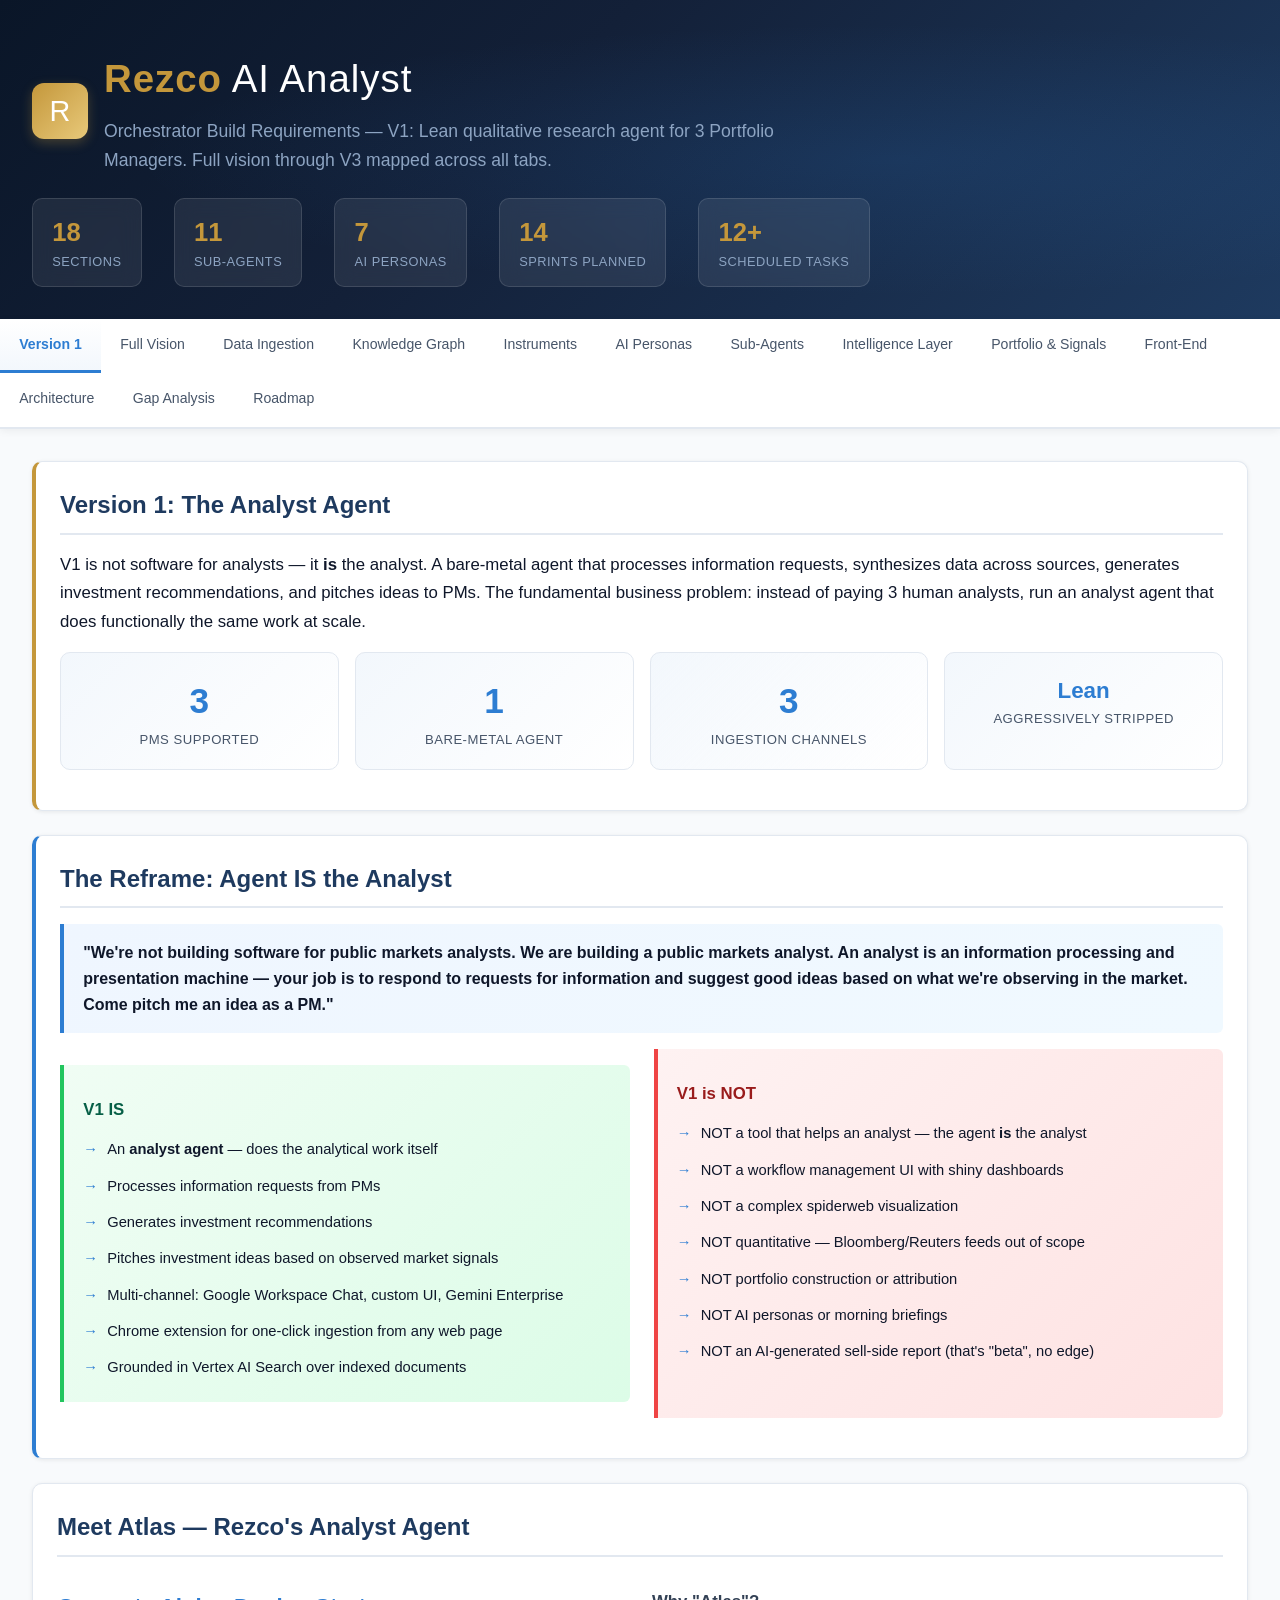
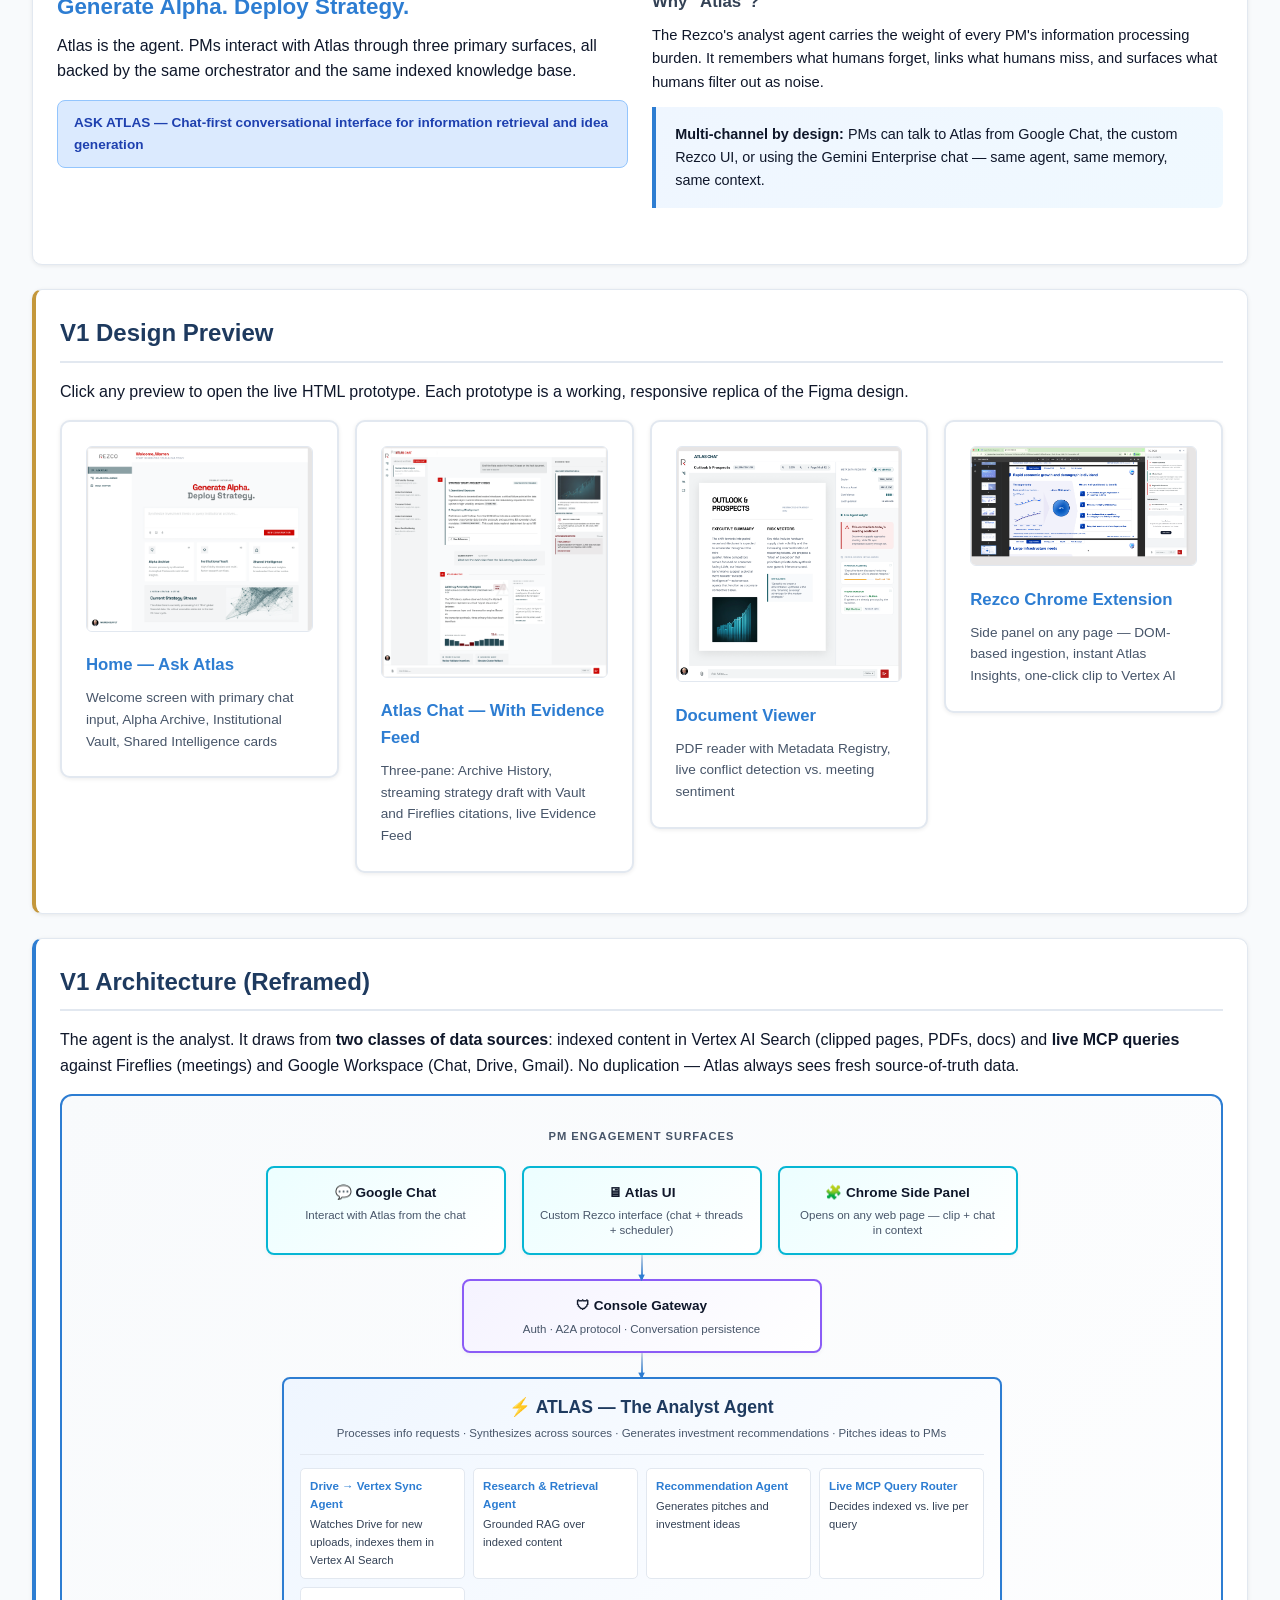
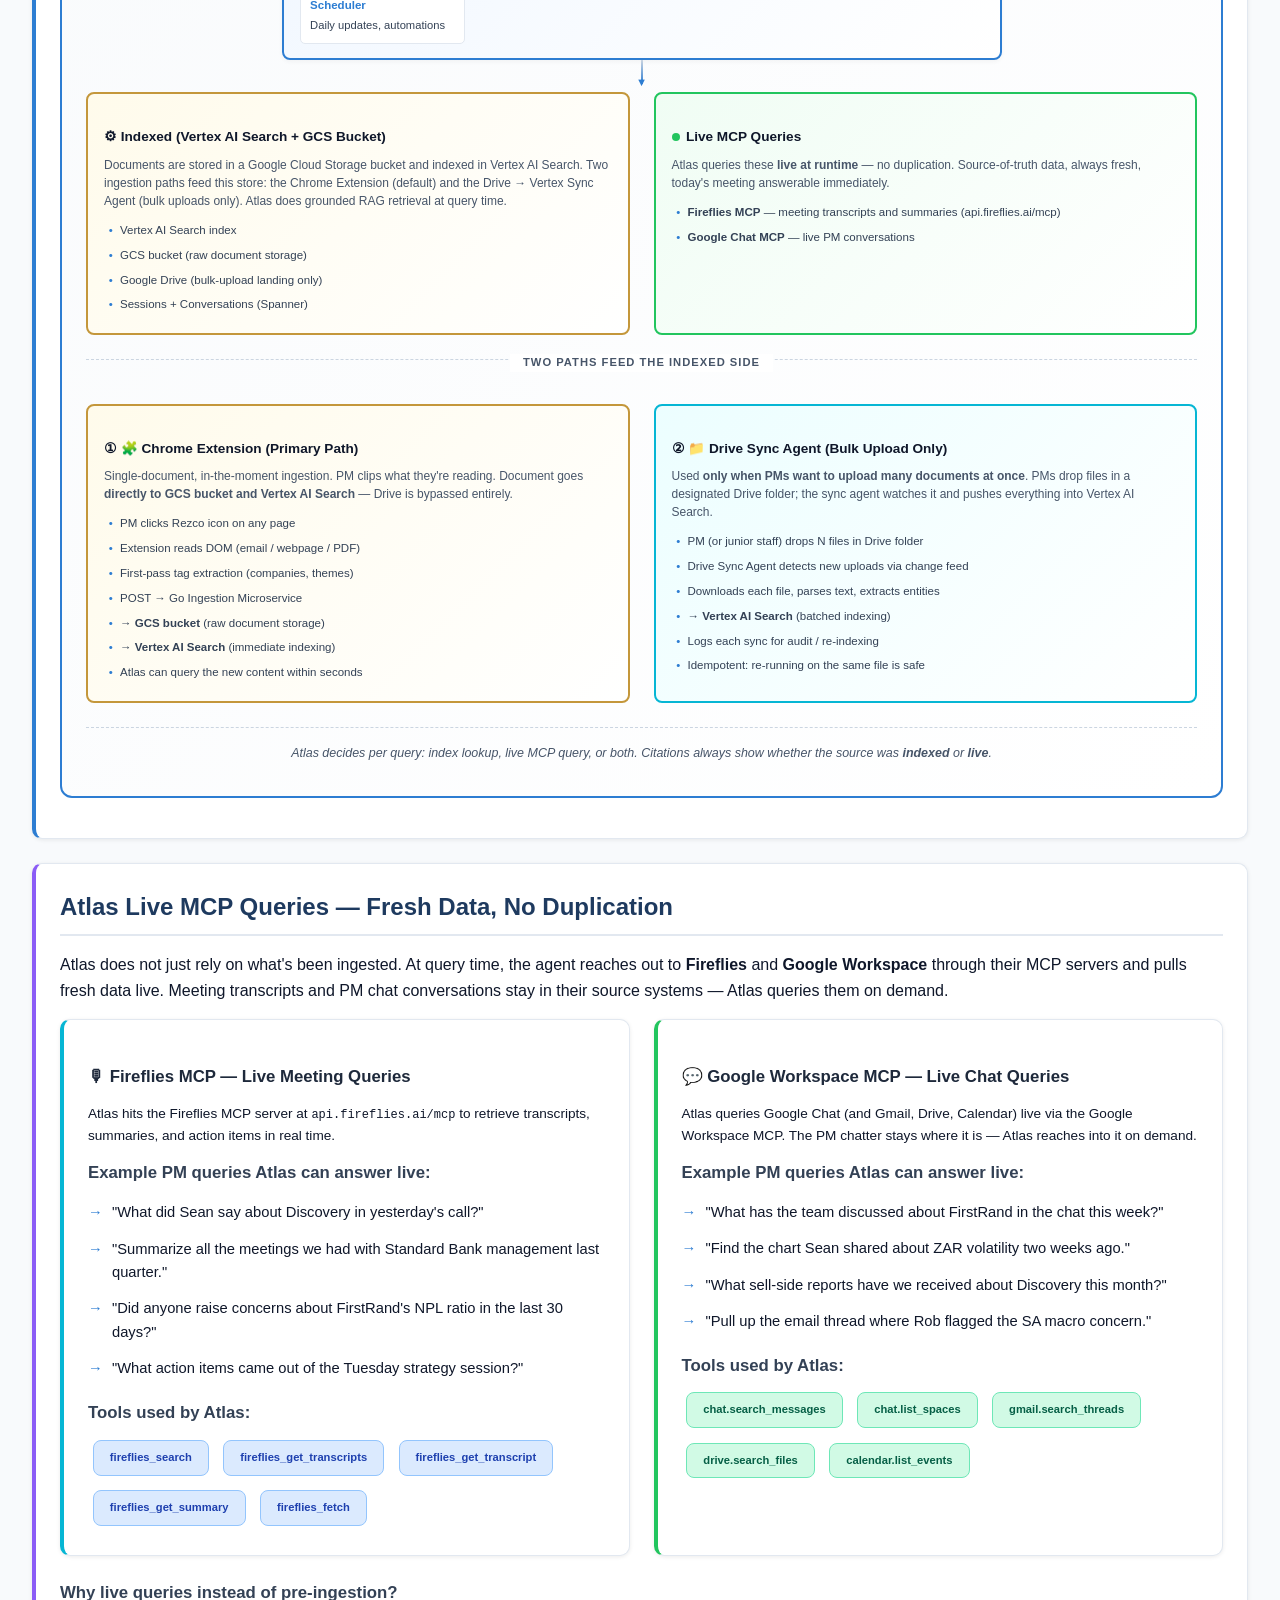
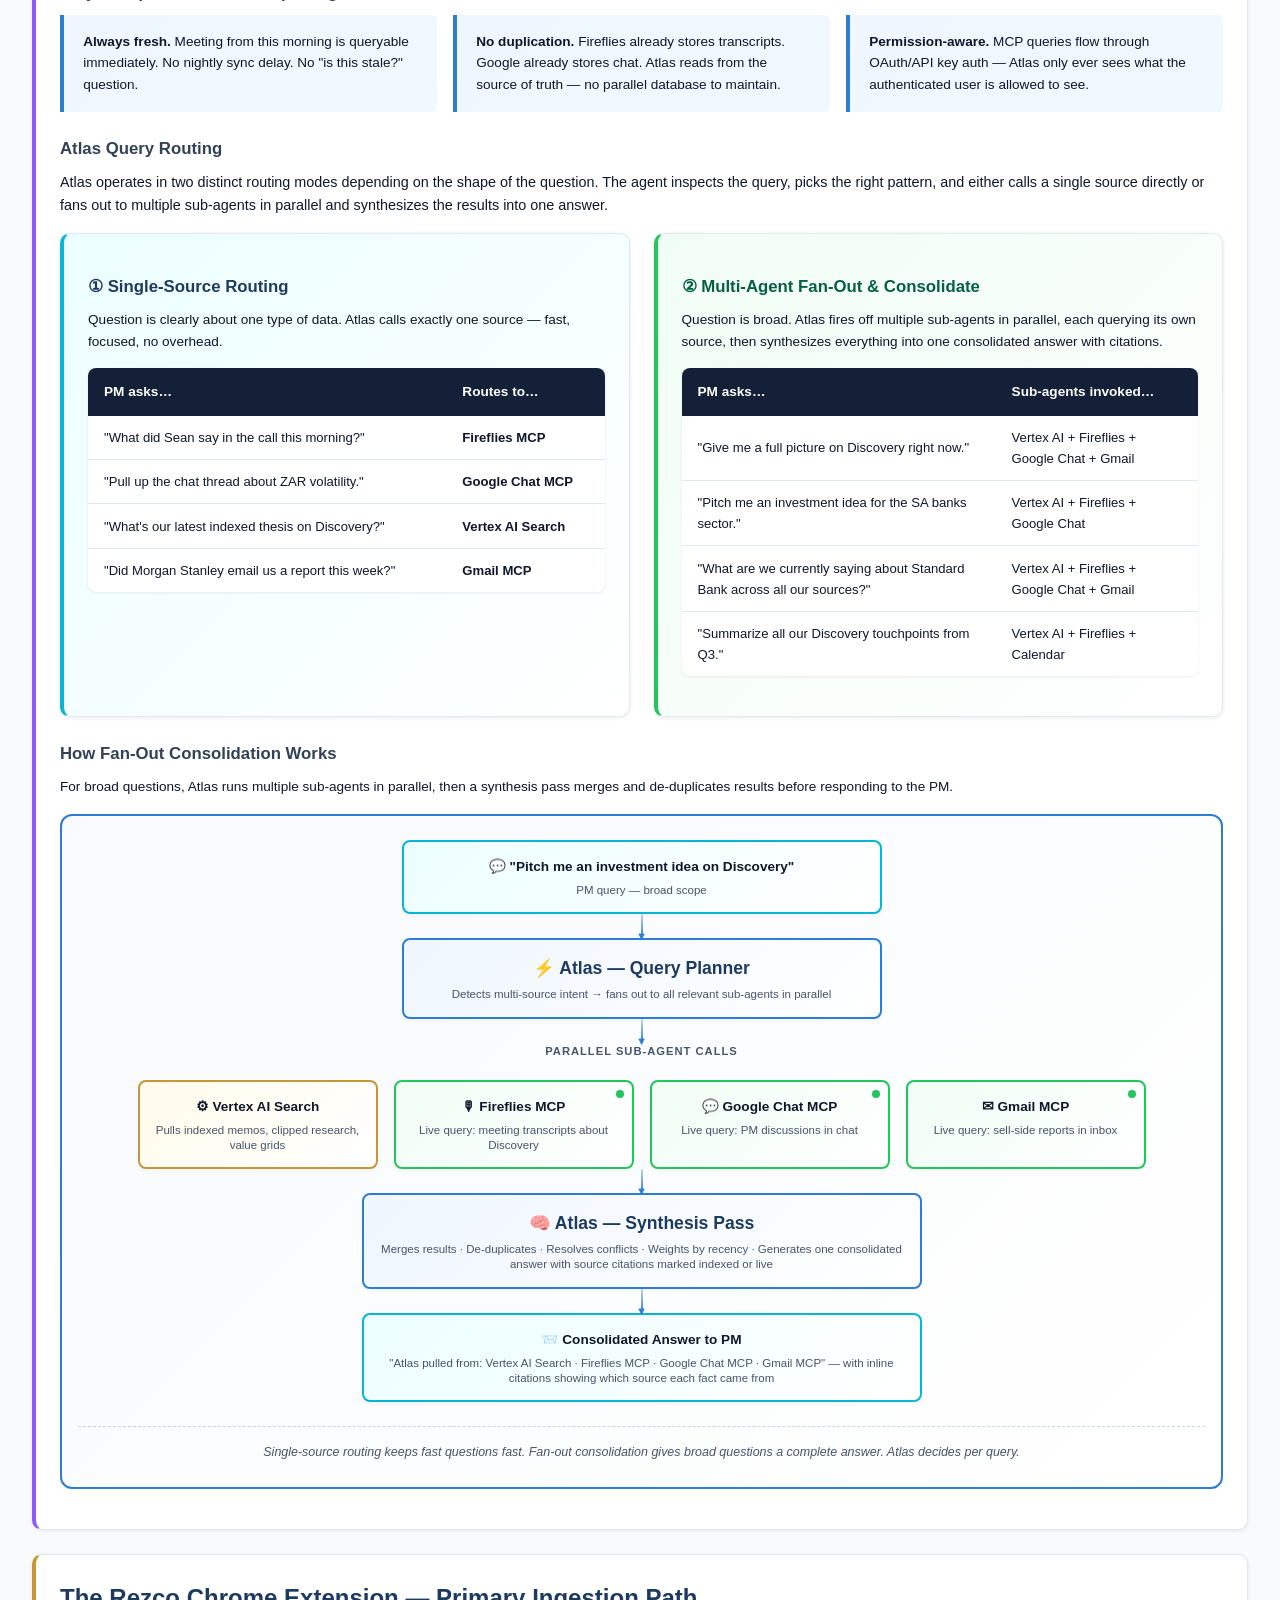
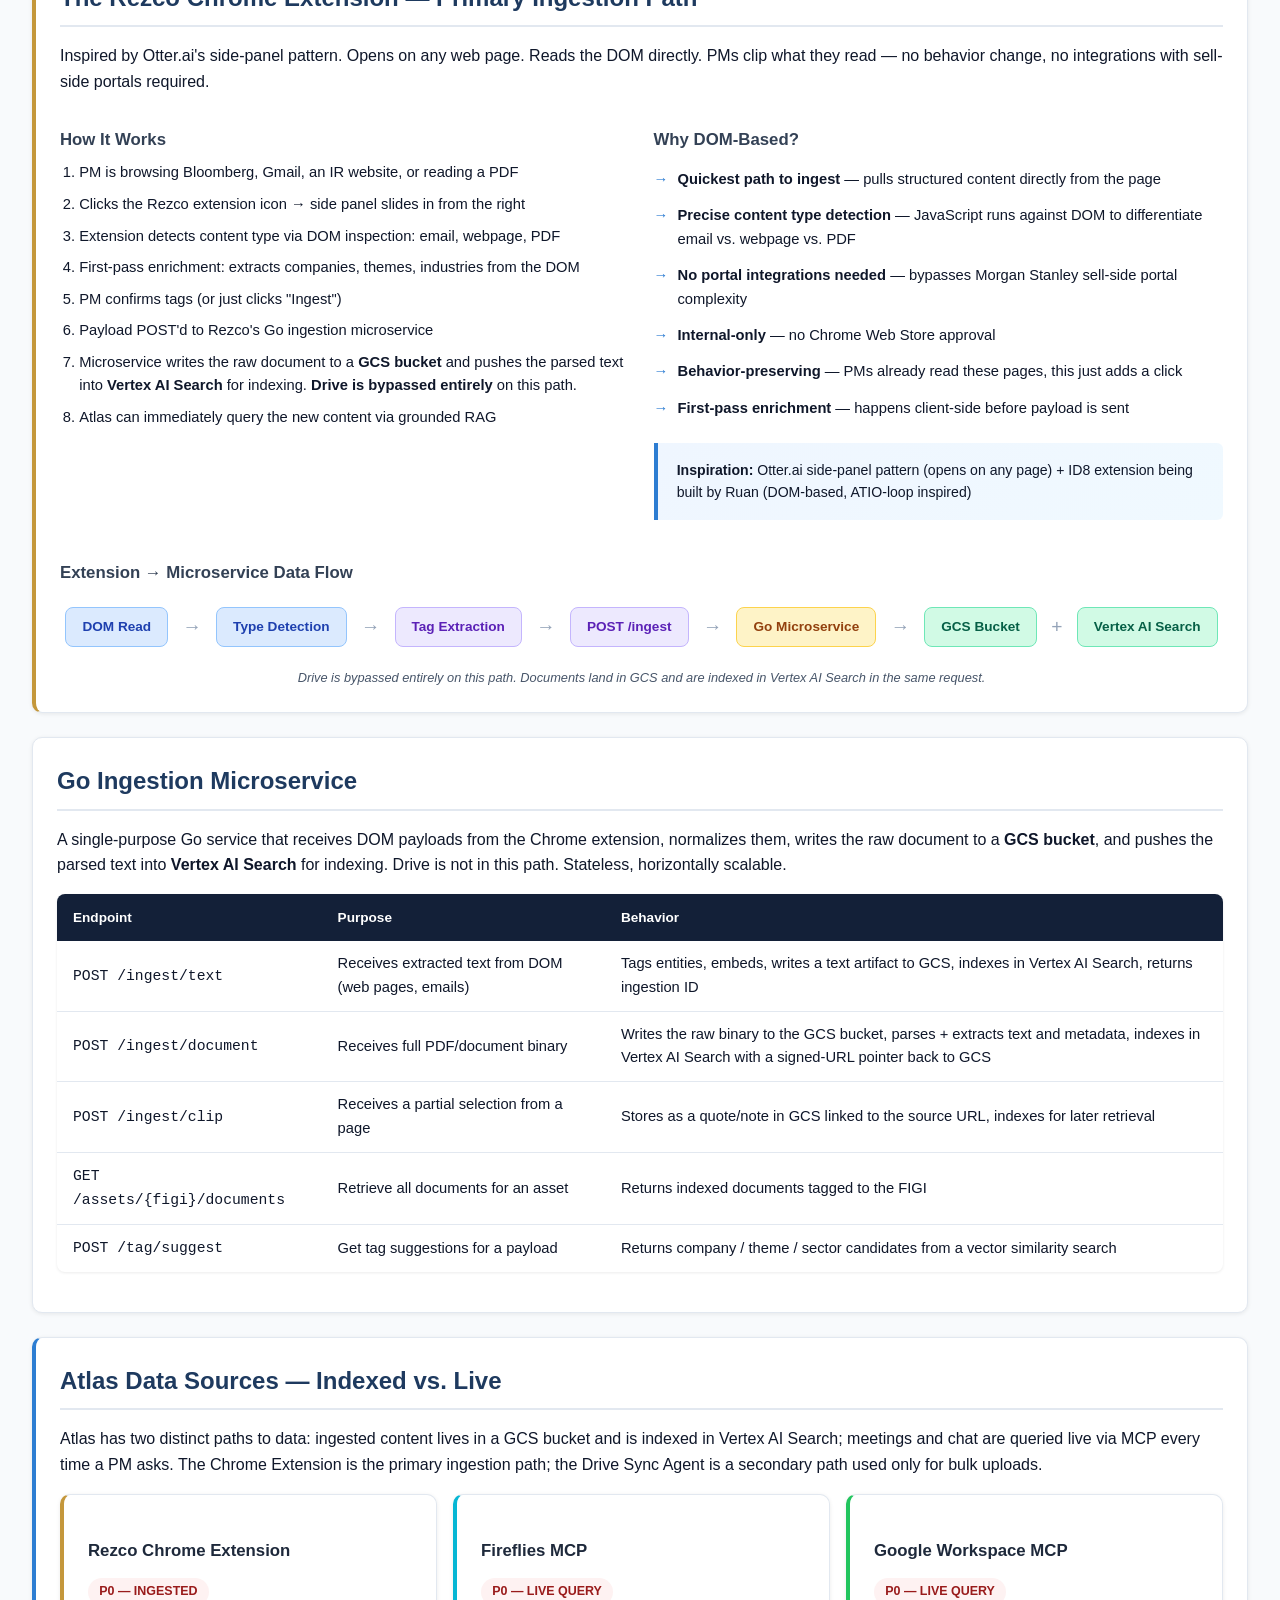
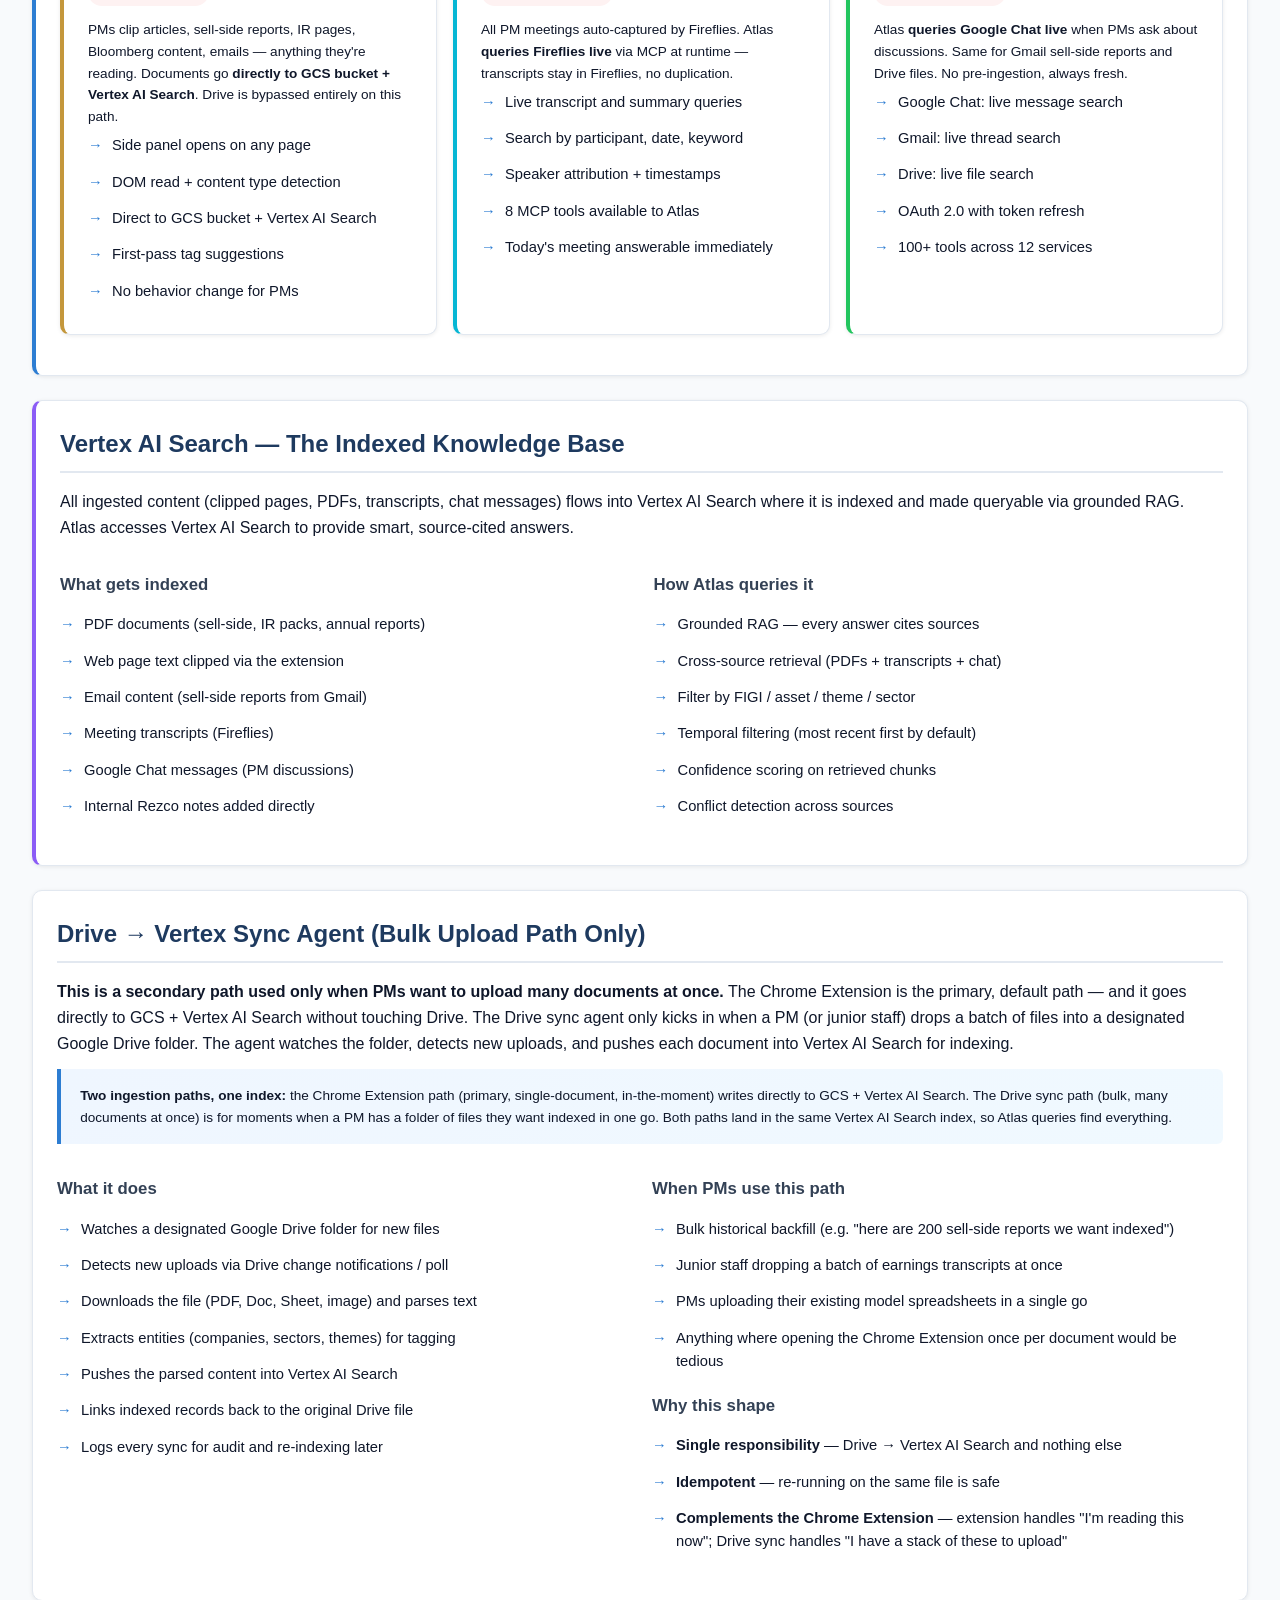
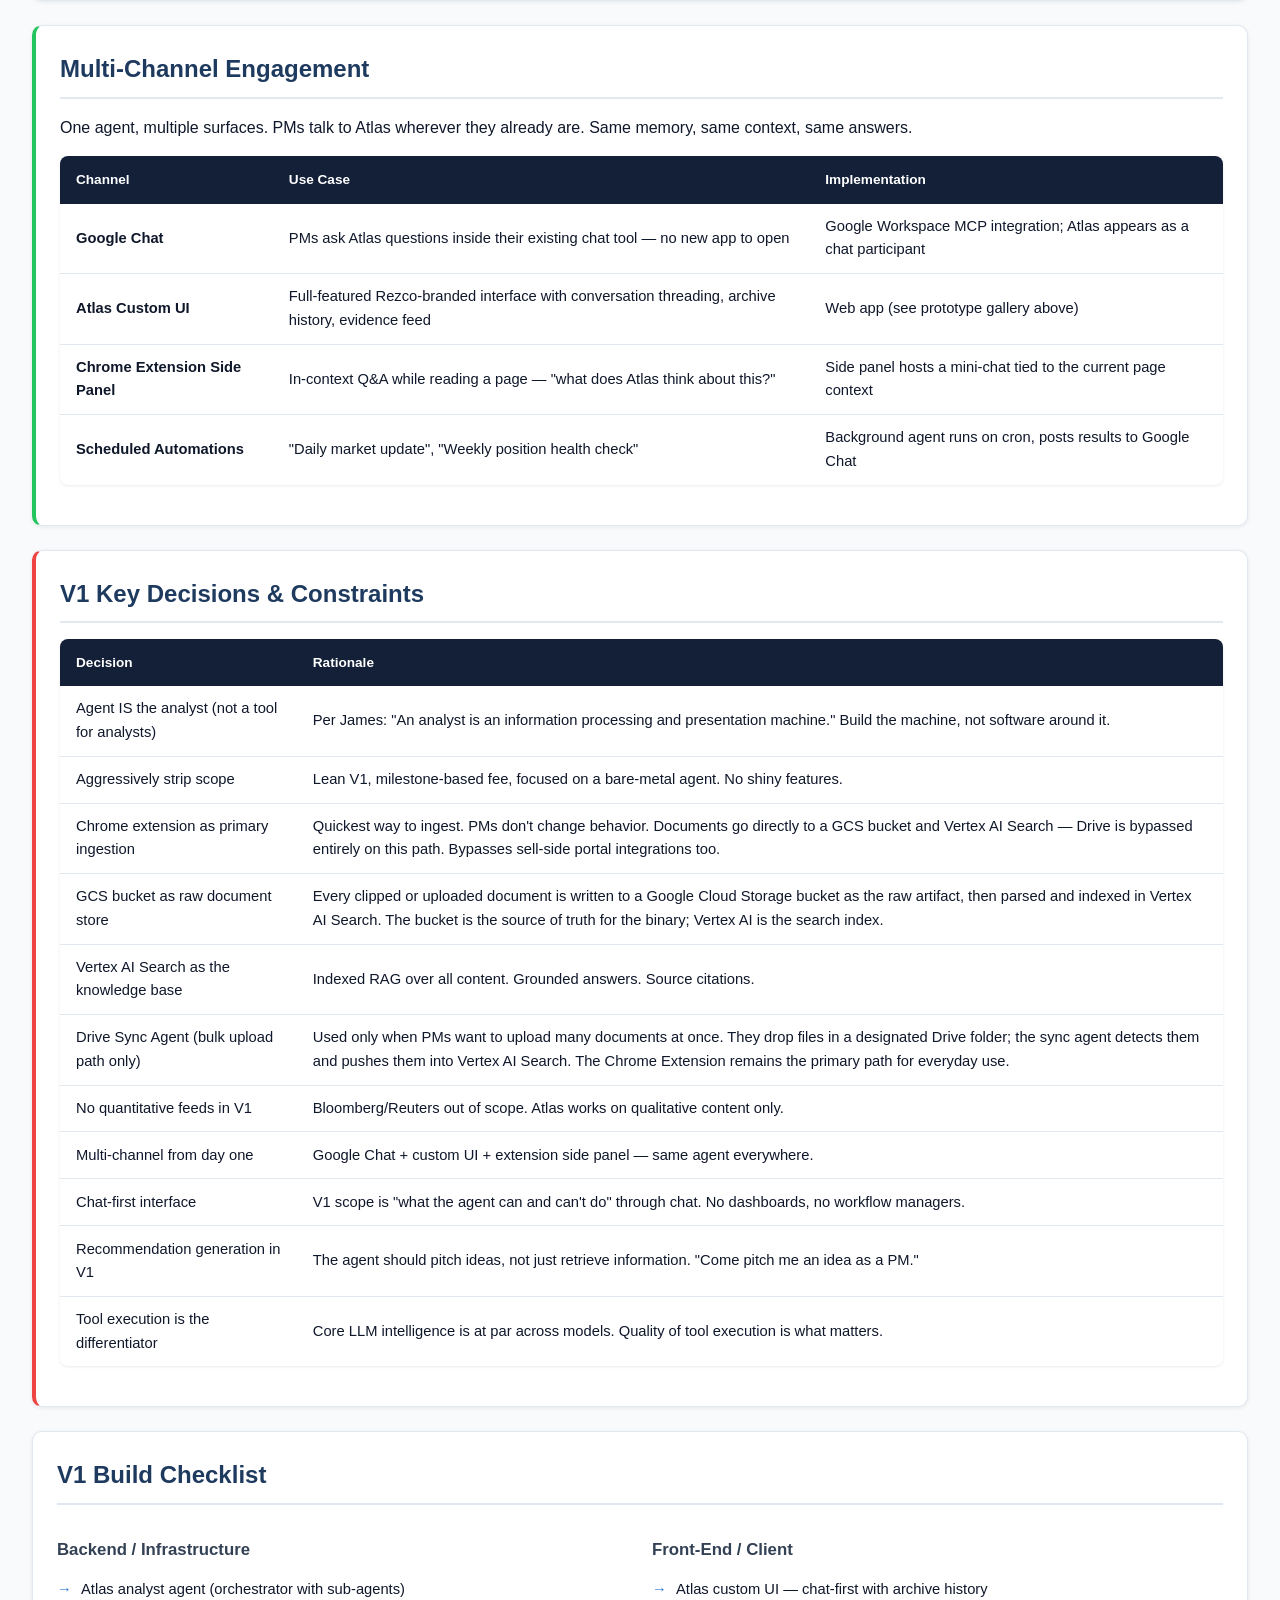
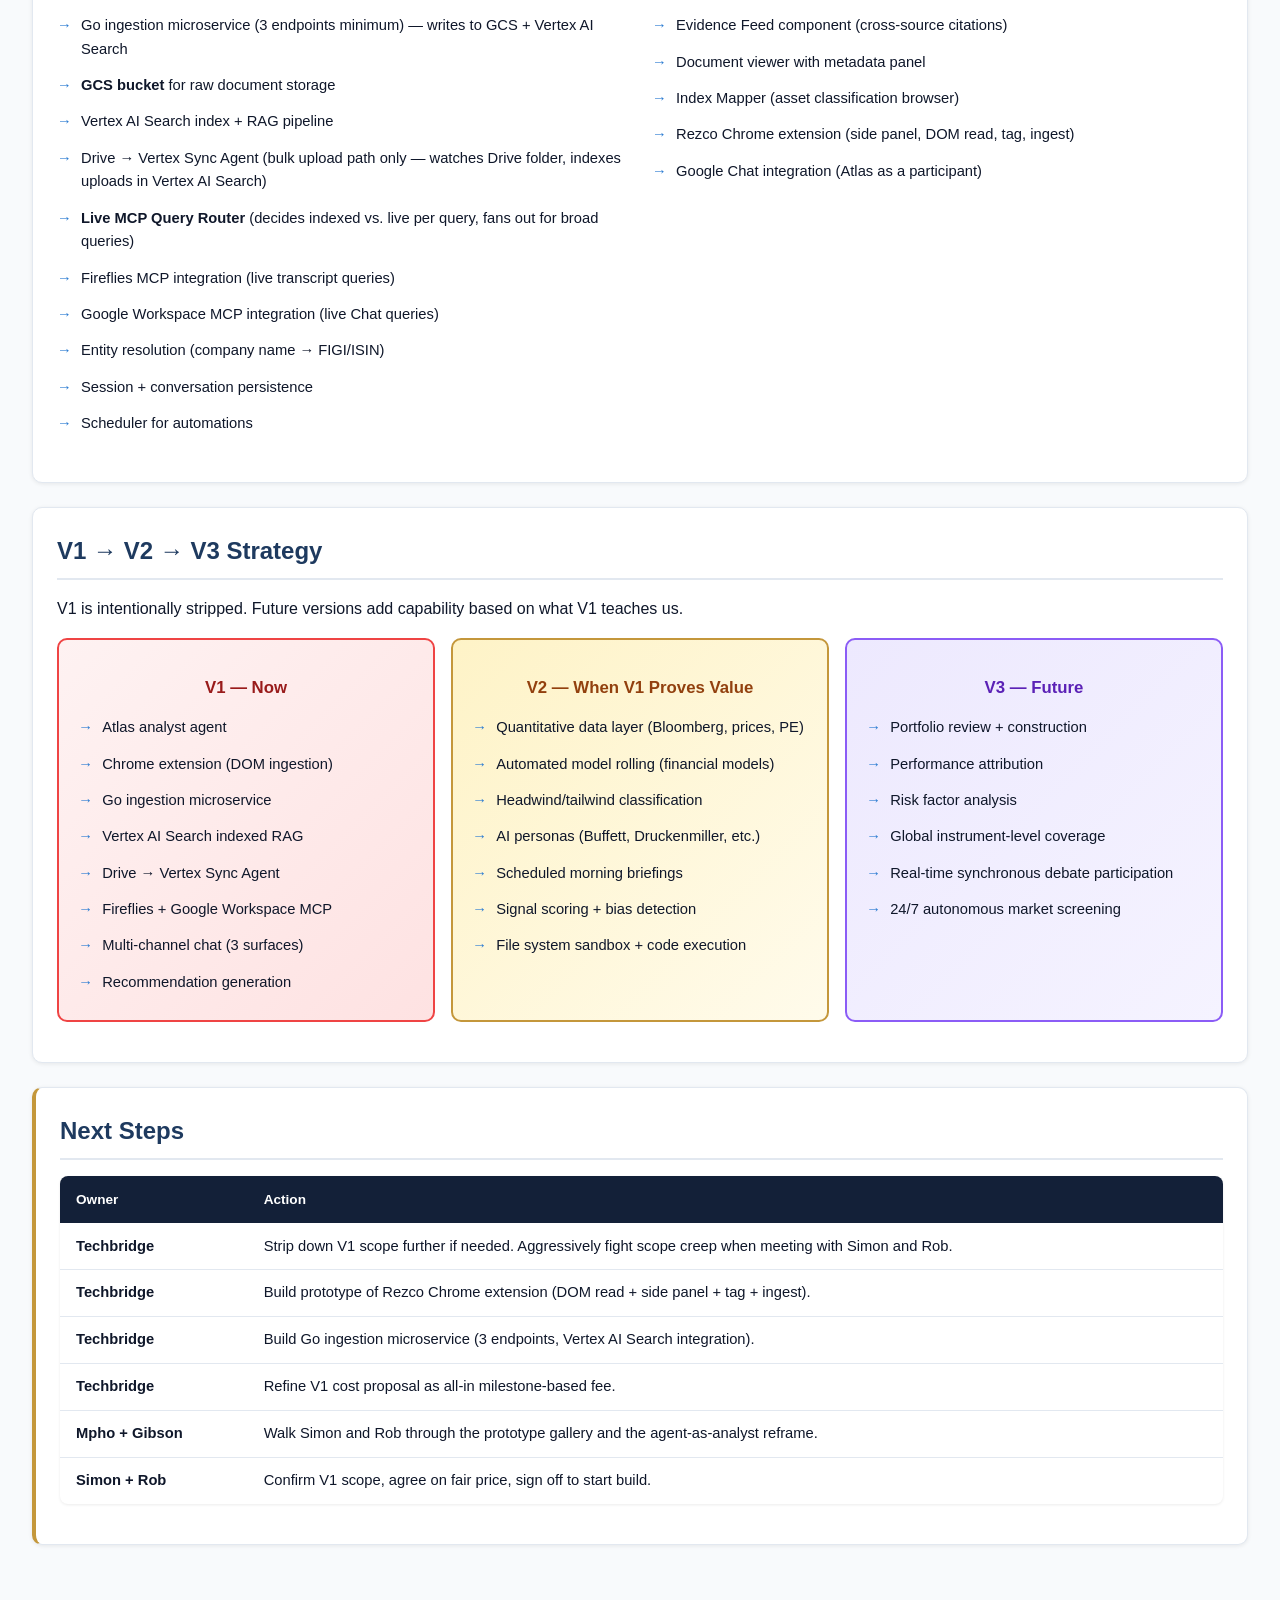
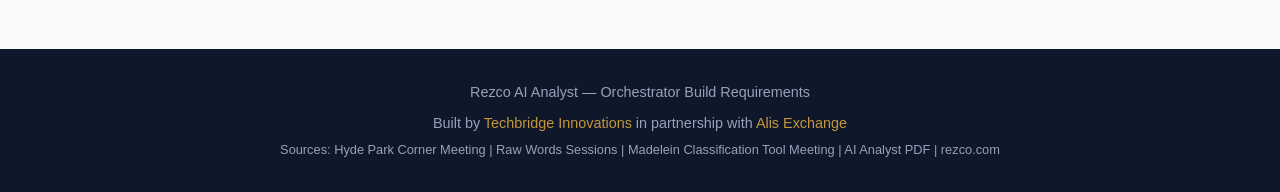
==== commit f98e25e5: "Separate Chrome extension ingest path from Drive bulk upload path The Chrome Extension is the primar" ====
--- a/index.html
+++ b/index.html
@@ -1405,16 +1405,18 @@
             <div class="arch-data-row">
               <!-- INDEXED SIDE -->
               <div class="arch-data-col indexed-col">
-                <h4>⚙ Indexed (Vertex AI Search)</h4>
+                <h4>⚙ Indexed (Vertex AI Search + GCS Bucket)</h4>
                 <p>
-                  Content lives inside Vertex AI Search after being clipped or
-                  uploaded to Drive. The Drive → Vertex Sync Agent watches the
-                  folder and pushes new uploads into the index. Atlas does
-                  grounded RAG retrieval at query time.
+                  Documents are stored in a Google Cloud Storage bucket and
+                  indexed in Vertex AI Search. Two ingestion paths feed this
+                  store: the Chrome Extension (default) and the Drive → Vertex
+                  Sync Agent (bulk uploads only). Atlas does grounded RAG
+                  retrieval at query time.
                 </p>
                 <ul>
                   <li>Vertex AI Search index</li>
-                  <li>Google Drive (watched by sync agent)</li>
+                  <li>GCS bucket (raw document storage)</li>
+                  <li>Google Drive (bulk-upload landing only)</li>
                   <li>Sessions + Conversations (Spanner)</li>
                 </ul>
               </div>
@@ -1435,37 +1437,71 @@
                   <li>
                     <strong>Google Chat MCP</strong> — live PM conversations
                   </li>
-                  <!-- <li><strong>Gmail MCP</strong> — sell-side reports</li>
-                  <li><strong>Drive MCP</strong> — file search</li>
-                  <li><strong>Calendar MCP</strong> — meeting context</li> -->
                 </ul>
               </div>
             </div>
 
-            <!-- LAYER 5: INGESTION FEEDING THE INDEX -->
-            <div class="arch-divider"><span>Feeds the Indexed Side</span></div>
-            <div class="arch-layer">
-              <div class="arch-row">
-                <div
-                  class="arch-box ingest"
-                  style="max-width: 100%; flex: 0 1 720px; text-align: left"
-                >
-                  <div class="arch-box-title" style="text-align: center">
-                    📥 Rezco Chrome Extension → Go Ingestion Microservice
-                  </div>
-                  <div class="arch-box-sub" style="margin-top: 0.5rem">
-                    <strong>1.</strong> PM clicks Rezco icon on any page
-                    (Bloomberg, Gmail, IR site, sell-side PDF) — side panel
-                    opens<br />
-                    <strong>2.</strong> Extension reads the DOM directly
-                    (detects email vs. webpage vs. PDF)<br />
-                    <strong>3.</strong> First-pass tagging extracts companies,
-                    themes, sectors<br />
-                    <strong>4.</strong> POST → Go Microservice<br />
-                    <strong>5.</strong> Service parses + normalizes → pushes to
-                    Vertex AI Search → files in Drive → links entities
-                  </div>
-                </div>
+            <!-- LAYER 5: TWO INGESTION PATHS -->
+            <div class="arch-divider">
+              <span>Two Paths Feed the Indexed Side</span>
+            </div>
+
+            <div class="arch-data-row">
+              <!-- PATH 1: CHROME EXTENSION (PRIMARY, DIRECT) -->
+              <div
+                class="arch-data-col"
+                style="
+                  border-color: var(--rezco-gold);
+                  background: linear-gradient(135deg, #fffbeb, white);
+                "
+              >
+                <h4>① 🧩 Chrome Extension (Primary Path)</h4>
+                <p>
+                  Single-document, in-the-moment ingestion. PM clips what
+                  they're reading. Document goes
+                  <strong>directly to GCS bucket and Vertex AI Search</strong>
+                  — Drive is bypassed entirely.
+                </p>
+                <ul>
+                  <li>PM clicks Rezco icon on any page</li>
+                  <li>Extension reads DOM (email / webpage / PDF)</li>
+                  <li>First-pass tag extraction (companies, themes)</li>
+                  <li>POST → Go Ingestion Microservice</li>
+                  <li>
+                    <strong>→ GCS bucket</strong> (raw document storage)
+                  </li>
+                  <li>
+                    <strong>→ Vertex AI Search</strong> (immediate indexing)
+                  </li>
+                  <li>Atlas can query the new content within seconds</li>
+                </ul>
+              </div>
+
+              <!-- PATH 2: DRIVE BULK UPLOAD -->
+              <div
+                class="arch-data-col"
+                style="
+                  border-color: var(--info-cyan);
+                  background: linear-gradient(135deg, #ecfeff, white);
+                "
+              >
+                <h4>② 📁 Drive Sync Agent (Bulk Upload Only)</h4>
+                <p>
+                  Used <strong>only when PMs want to upload many documents
+                  at once</strong>. PMs drop files in a designated Drive
+                  folder; the sync agent watches it and pushes everything
+                  into Vertex AI Search.
+                </p>
+                <ul>
+                  <li>PM (or junior staff) drops N files in Drive folder</li>
+                  <li>Drive Sync Agent detects new uploads via change feed</li>
+                  <li>Downloads each file, parses text, extracts entities</li>
+                  <li>
+                    <strong>→ Vertex AI Search</strong> (batched indexing)
+                  </li>
+                  <li>Logs each sync for audit / re-indexing</li>
+                  <li>Idempotent: re-running on the same file is safe</li>
+                </ul>
               </div>
             </div>
 
@@ -1915,8 +1951,10 @@
                   Payload POST'd to Rezco's Go ingestion microservice
                 </li>
                 <li style="margin: 0.5rem 0">
-                  Microservice normalizes (text or document), pushes to Vertex
-                  AI Search, files in Drive folder, links entities
+                  Microservice writes the raw document to a
+                  <strong>GCS bucket</strong> and pushes the parsed text into
+                  <strong>Vertex AI Search</strong> for indexing.
+                  <strong>Drive is bypassed entirely</strong> on this path.
                 </li>
                 <li style="margin: 0.5rem 0">
                   Atlas can immediately query the new content via grounded RAG
@@ -1982,8 +2020,22 @@
             <span class="flow-arrow">→</span>
             <span class="flow-node flow-node-amber">Go Microservice</span>
             <span class="flow-arrow">→</span>
+            <span class="flow-node flow-node-green">GCS Bucket</span>
+            <span class="flow-arrow">+</span>
             <span class="flow-node flow-node-green">Vertex AI Search</span>
           </div>
+          <p
+            style="
+              text-align: center;
+              font-size: 0.8rem;
+              color: var(--gray-600);
+              font-style: italic;
+              margin-top: 0.3rem;
+            "
+          >
+            Drive is bypassed entirely on this path. Documents land in GCS
+            and are indexed in Vertex AI Search in the same request.
+          </p>
         </div>
 
         <!-- GO MICROSERVICE -->
@@ -1991,8 +2043,10 @@
           <h2>Go Ingestion Microservice</h2>
           <p style="margin-bottom: 1rem">
             A single-purpose Go service that receives DOM payloads from the
-            Chrome extension, normalizes them, and routes them to Vertex AI
-            Search and Google Drive. Stateless, horizontally scalable.
+            Chrome extension, normalizes them, writes the raw document to a
+            <strong>GCS bucket</strong>, and pushes the parsed text into
+            <strong>Vertex AI Search</strong> for indexing. Drive is not in
+            this path. Stateless, horizontally scalable.
           </p>
           <table class="data-table">
             <tr>
@@ -2004,24 +2058,25 @@
               <td><code>POST /ingest/text</code></td>
               <td>Receives extracted text from DOM (web pages, emails)</td>
               <td>
-                Tags entities, embeds, indexes in Vertex AI Search, returns
-                ingestion ID
+                Tags entities, embeds, writes a text artifact to GCS, indexes
+                in Vertex AI Search, returns ingestion ID
               </td>
             </tr>
             <tr>
               <td><code>POST /ingest/document</code></td>
               <td>Receives full PDF/document binary</td>
               <td>
-                Parses, extracts text + metadata, files in Drive folder by
-                asset, indexes in Vertex AI
+                Writes the raw binary to the GCS bucket, parses + extracts
+                text and metadata, indexes in Vertex AI Search with a
+                signed-URL pointer back to GCS
               </td>
             </tr>
             <tr>
               <td><code>POST /ingest/clip</code></td>
               <td>Receives a partial selection from a page</td>
               <td>
-                Stores as a quote/note linked to the source URL, indexes for
-                later retrieval
+                Stores as a quote/note in GCS linked to the source URL,
+                indexes for later retrieval
               </td>
             </tr>
             <tr>
@@ -2044,9 +2099,11 @@
         <div class="card card-accent">
           <h2>Atlas Data Sources — Indexed vs. Live</h2>
           <p style="margin-bottom: 1rem">
-            Atlas has two distinct paths to data: ingested content lives in
-            Vertex AI Search; meetings and chat are queried live via MCP every
-            time a PM asks.
+            Atlas has two distinct paths to data: ingested content lives in a
+            GCS bucket and is indexed in Vertex AI Search; meetings and chat
+            are queried live via MCP every time a PM asks. The Chrome
+            Extension is the primary ingestion path; the Drive Sync Agent is
+            a secondary path used only for bulk uploads.
           </p>
           <div class="grid-3">
             <div
@@ -2057,13 +2114,14 @@
               <span class="badge badge-p0">P0 — INGESTED</span>
               <p style="font-size: 0.85rem; margin-top: 0.5rem">
                 PMs clip articles, sell-side reports, IR pages, Bloomberg
-                content, emails — anything they're reading. Content is indexed
-                in Vertex AI Search.
+                content, emails — anything they're reading. Documents go
+                <strong>directly to GCS bucket + Vertex AI Search</strong>.
+                Drive is bypassed entirely on this path.
               </p>
               <ul class="feature-list" style="font-size: 0.85rem">
                 <li>Side panel opens on any page</li>
                 <li>DOM read + content type detection</li>
-                <li>One-click ingest to Vertex AI</li>
+                <li>Direct to GCS bucket + Vertex AI Search</li>
                 <li>First-pass tag suggestions</li>
                 <li>No behavior change for PMs</li>
               </ul>
@@ -2149,15 +2207,30 @@
 
         <!-- DRIVE → VERTEX SYNC AGENT -->
         <div class="card">
-          <h2>Drive → Vertex Sync Agent</h2>
+          <h2>Drive → Vertex Sync Agent (Bulk Upload Path Only)</h2>
           <p>
-            A small, single-purpose sub-agent that watches a designated Google
-            Drive folder for new uploads. When a document lands in Drive, the
-            agent picks it up and pushes it into Vertex AI Search for indexing —
-            making it immediately queryable by Atlas. Rezco doesn't currently
-            have a Drive set up; V1 will provision the watched folder and the
-            sync agent will populate the index from there onward.
+            <strong
+              >This is a secondary path used only when PMs want to upload many
+              documents at once.</strong
+            >
+            The Chrome Extension is the primary, default path — and it goes
+            directly to GCS + Vertex AI Search without touching Drive. The
+            Drive sync agent only kicks in when a PM (or junior staff) drops a
+            batch of files into a designated Google Drive folder. The agent
+            watches the folder, detects new uploads, and pushes each document
+            into Vertex AI Search for indexing.
           </p>
+          <div
+            class="info-box"
+            style="margin: 0.8rem 0; font-size: 0.85rem"
+          >
+            <strong>Two ingestion paths, one index:</strong> the Chrome
+            Extension path (primary, single-document, in-the-moment) writes
+            directly to GCS + Vertex AI Search. The Drive sync path (bulk,
+            many documents at once) is for moments when a PM has a folder of
+            files they want indexed in one go. Both paths land in the same
+            Vertex AI Search index, so Atlas queries find everything.
+          </div>
           <div class="grid-2">
             <div>
               <h4>What it does</h4>
@@ -2178,29 +2251,39 @@
               </ul>
             </div>
             <div>
-              <h4>Why this is the right shape</h4>
+              <h4>When PMs use this path</h4>
               <ul class="feature-list">
                 <li>
-                  <strong>Single responsibility</strong> — it only does one
-                  thing: Drive → Vertex AI Search
-                </li>
-                <li>
-                  <strong>Behavior-preserving</strong> — anyone (PM or junior
-                  staff) can drop a file in Drive and it just becomes queryable
-                </li>
-                <li>
-                  <strong>No complex filing logic</strong> — Rezco can organize
-                  the Drive however they want; the agent indexes everything in
-                  scope regardless of subfolder
-                </li>
-                <li>
-                  <strong>Idempotent</strong> — re-running on the same file is
-                  safe; it updates the existing index entry
-                </li>
-                <li>
-                  <strong>Complements the Chrome Extension</strong> — extension
-                  handles "I'm reading this now"; Drive sync handles "this got
-                  emailed to us / saved manually"
+                  Bulk historical backfill (e.g. "here are 200 sell-side
+                  reports we want indexed")
+                </li>
+                <li>
+                  Junior staff dropping a batch of earnings transcripts at
+                  once
+                </li>
+                <li>
+                  PMs uploading their existing model spreadsheets in a single
+                  go
+                </li>
+                <li>
+                  Anything where opening the Chrome Extension once per
+                  document would be tedious
+                </li>
+              </ul>
+              <h4 style="margin-top: 0.8rem">Why this shape</h4>
+              <ul class="feature-list">
+                <li>
+                  <strong>Single responsibility</strong> — Drive → Vertex AI
+                  Search and nothing else
+                </li>
+                <li>
+                  <strong>Idempotent</strong> — re-running on the same file
+                  is safe
+                </li>
+                <li>
+                  <strong>Complements the Chrome Extension</strong> —
+                  extension handles "I'm reading this now"; Drive sync
+                  handles "I have a stack of these to upload"
                 </li>
               </ul>
             </div>
@@ -2285,8 +2368,19 @@
             <tr>
               <td>Chrome extension as primary ingestion</td>
               <td>
-                Quickest way to ingest. PMs don't change behavior. Bypasses
-                sell-side portal integrations.
+                Quickest way to ingest. PMs don't change behavior. Documents
+                go directly to a GCS bucket and Vertex AI Search — Drive is
+                bypassed entirely on this path. Bypasses sell-side portal
+                integrations too.
+              </td>
+            </tr>
+            <tr>
+              <td>GCS bucket as raw document store</td>
+              <td>
+                Every clipped or uploaded document is written to a Google
+                Cloud Storage bucket as the raw artifact, then parsed and
+                indexed in Vertex AI Search. The bucket is the source of
+                truth for the binary; Vertex AI is the search index.
               </td>
             </tr>
             <tr>
@@ -2297,11 +2391,12 @@
               </td>
             </tr>
             <tr>
-              <td>Drive → Vertex Sync Agent</td>
-              <td>
-                Rezco doesn't have a Drive set up. V1 provisions a watched Drive
-                folder; the sync agent detects new uploads and pushes them into
-                Vertex AI Search for indexing.
+              <td>Drive Sync Agent (bulk upload path only)</td>
+              <td>
+                Used only when PMs want to upload many documents at once. They
+                drop files in a designated Drive folder; the sync agent
+                detects them and pushes them into Vertex AI Search. The
+                Chrome Extension remains the primary path for everyday use.
               </td>
             </tr>
             <tr>
@@ -2350,19 +2445,25 @@
               <h4>Backend / Infrastructure</h4>
               <ul class="feature-list">
                 <li>Atlas analyst agent (orchestrator with sub-agents)</li>
-                <li>Go ingestion microservice (3 endpoints minimum)</li>
+                <li>
+                  Go ingestion microservice (3 endpoints minimum) — writes to
+                  GCS + Vertex AI Search
+                </li>
+                <li>
+                  <strong>GCS bucket</strong> for raw document storage
+                </li>
                 <li>Vertex AI Search index + RAG pipeline</li>
                 <li>
-                  Drive → Vertex Sync Agent (watches Drive, indexes uploads)
+                  Drive → Vertex Sync Agent (bulk upload path only — watches
+                  Drive folder, indexes uploads in Vertex AI Search)
                 </li>
                 <li>
                   <strong>Live MCP Query Router</strong> (decides indexed vs.
-                  live per query)
+                  live per query, fans out for broad queries)
                 </li>
                 <li>Fireflies MCP integration (live transcript queries)</li>
                 <li>
-                  Google Workspace MCP integration (live Chat, Gmail, Drive
-                  queries)
+                  Google Workspace MCP integration (live Chat queries)
                 </li>
                 <li>Entity resolution (company name → FIGI/ISIN)</li>
                 <li>Session + conversation persistence</li>
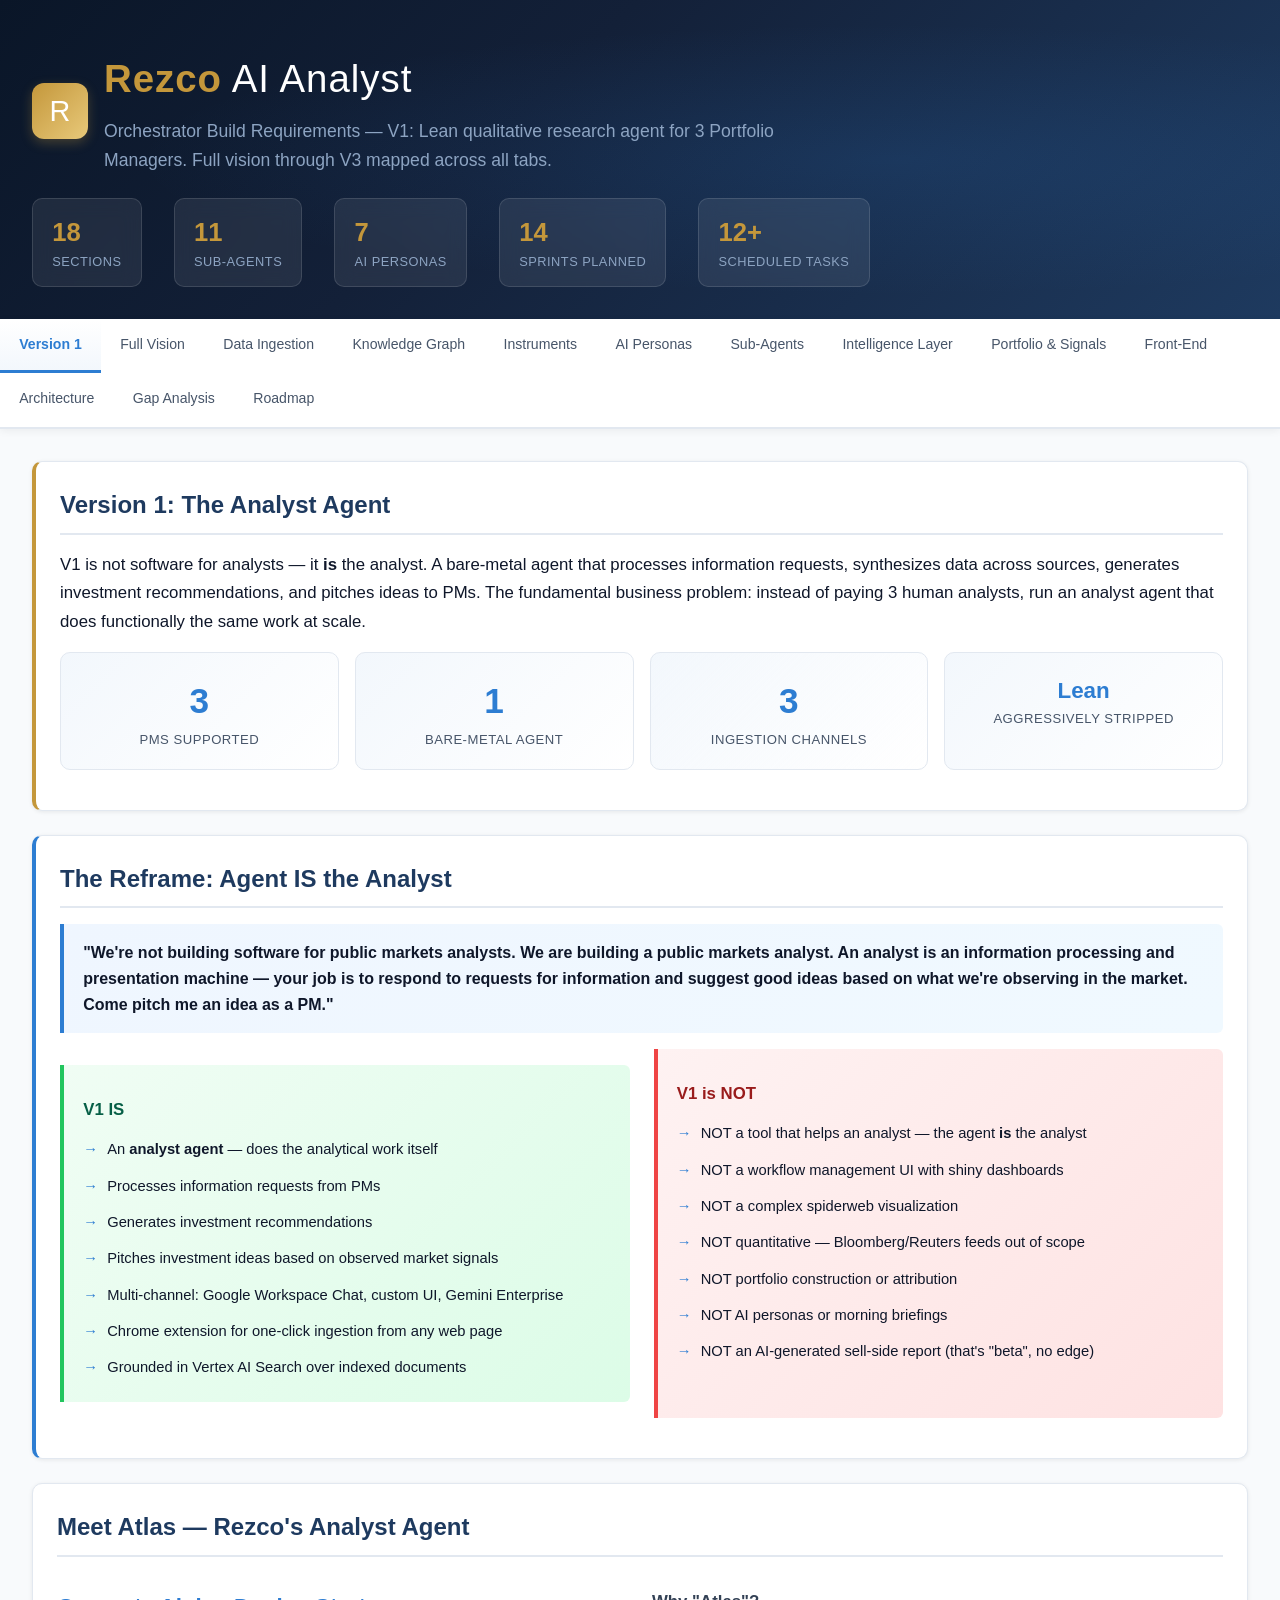
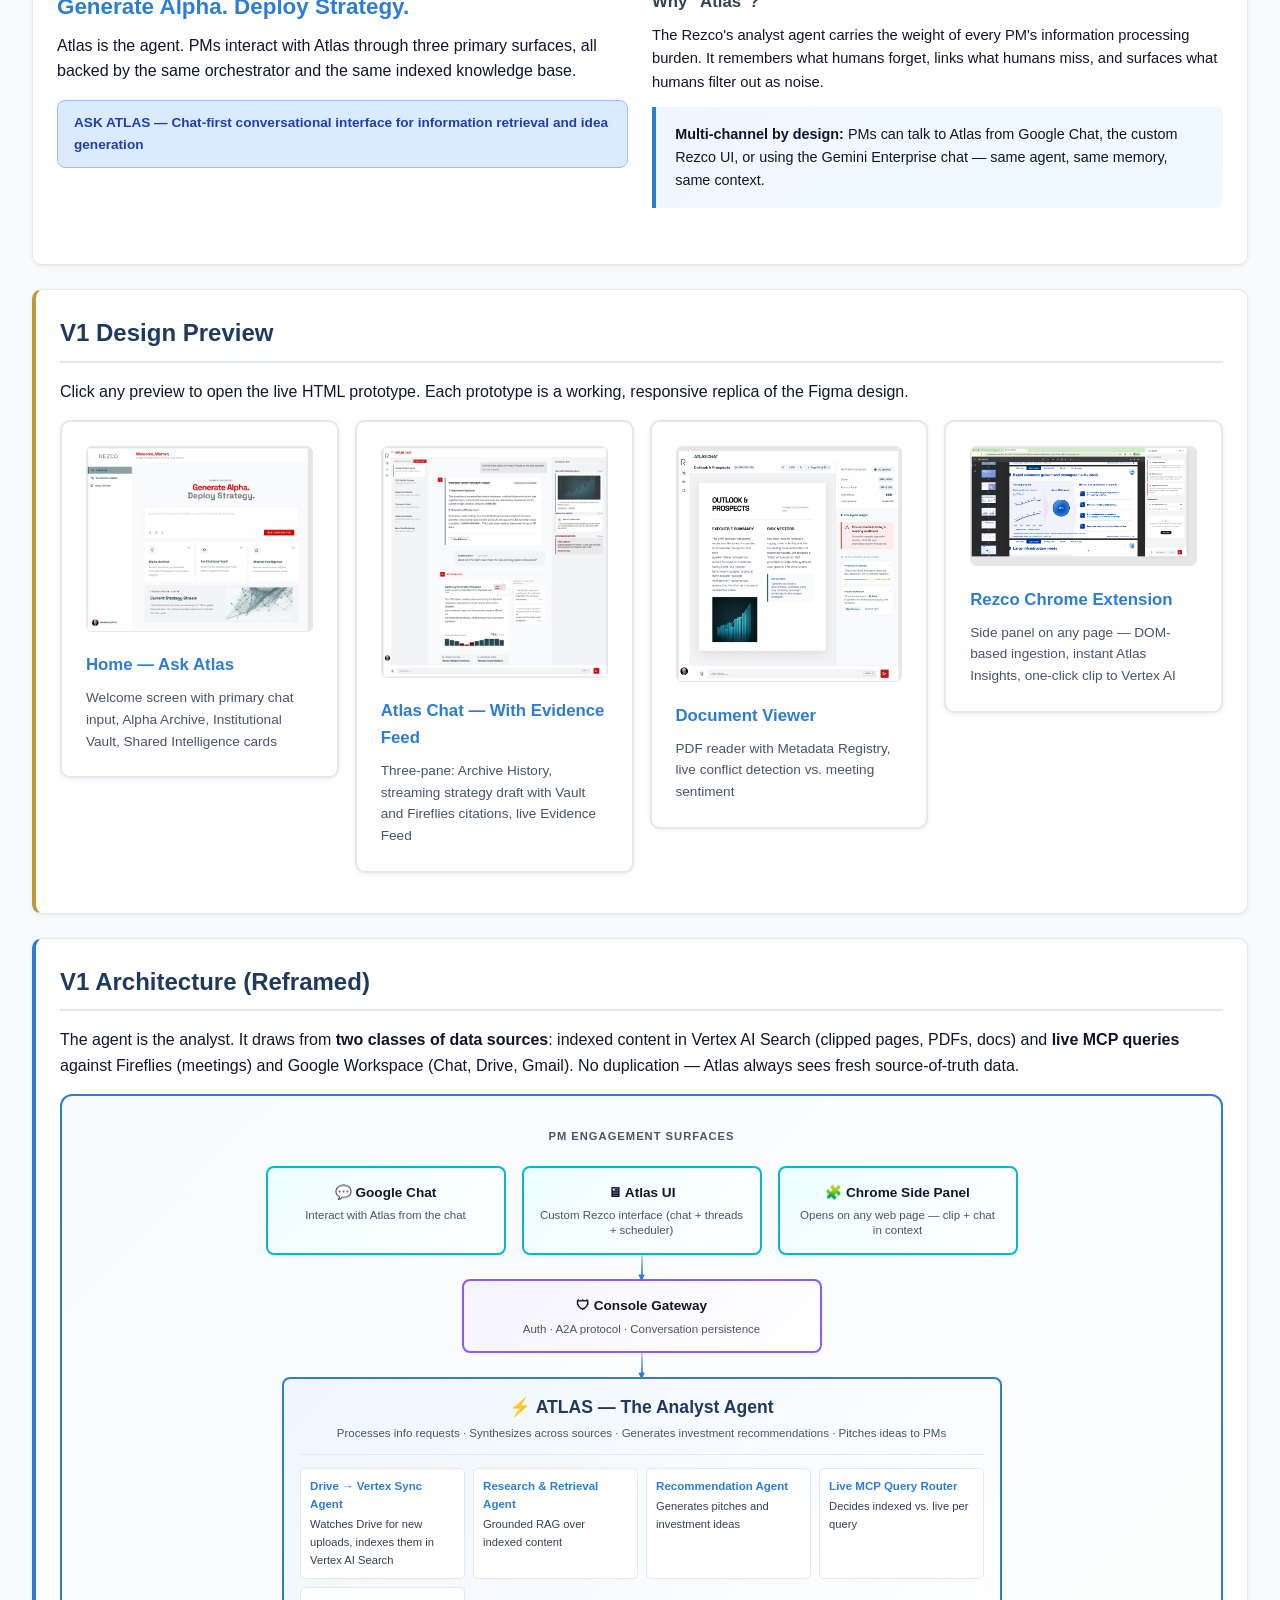
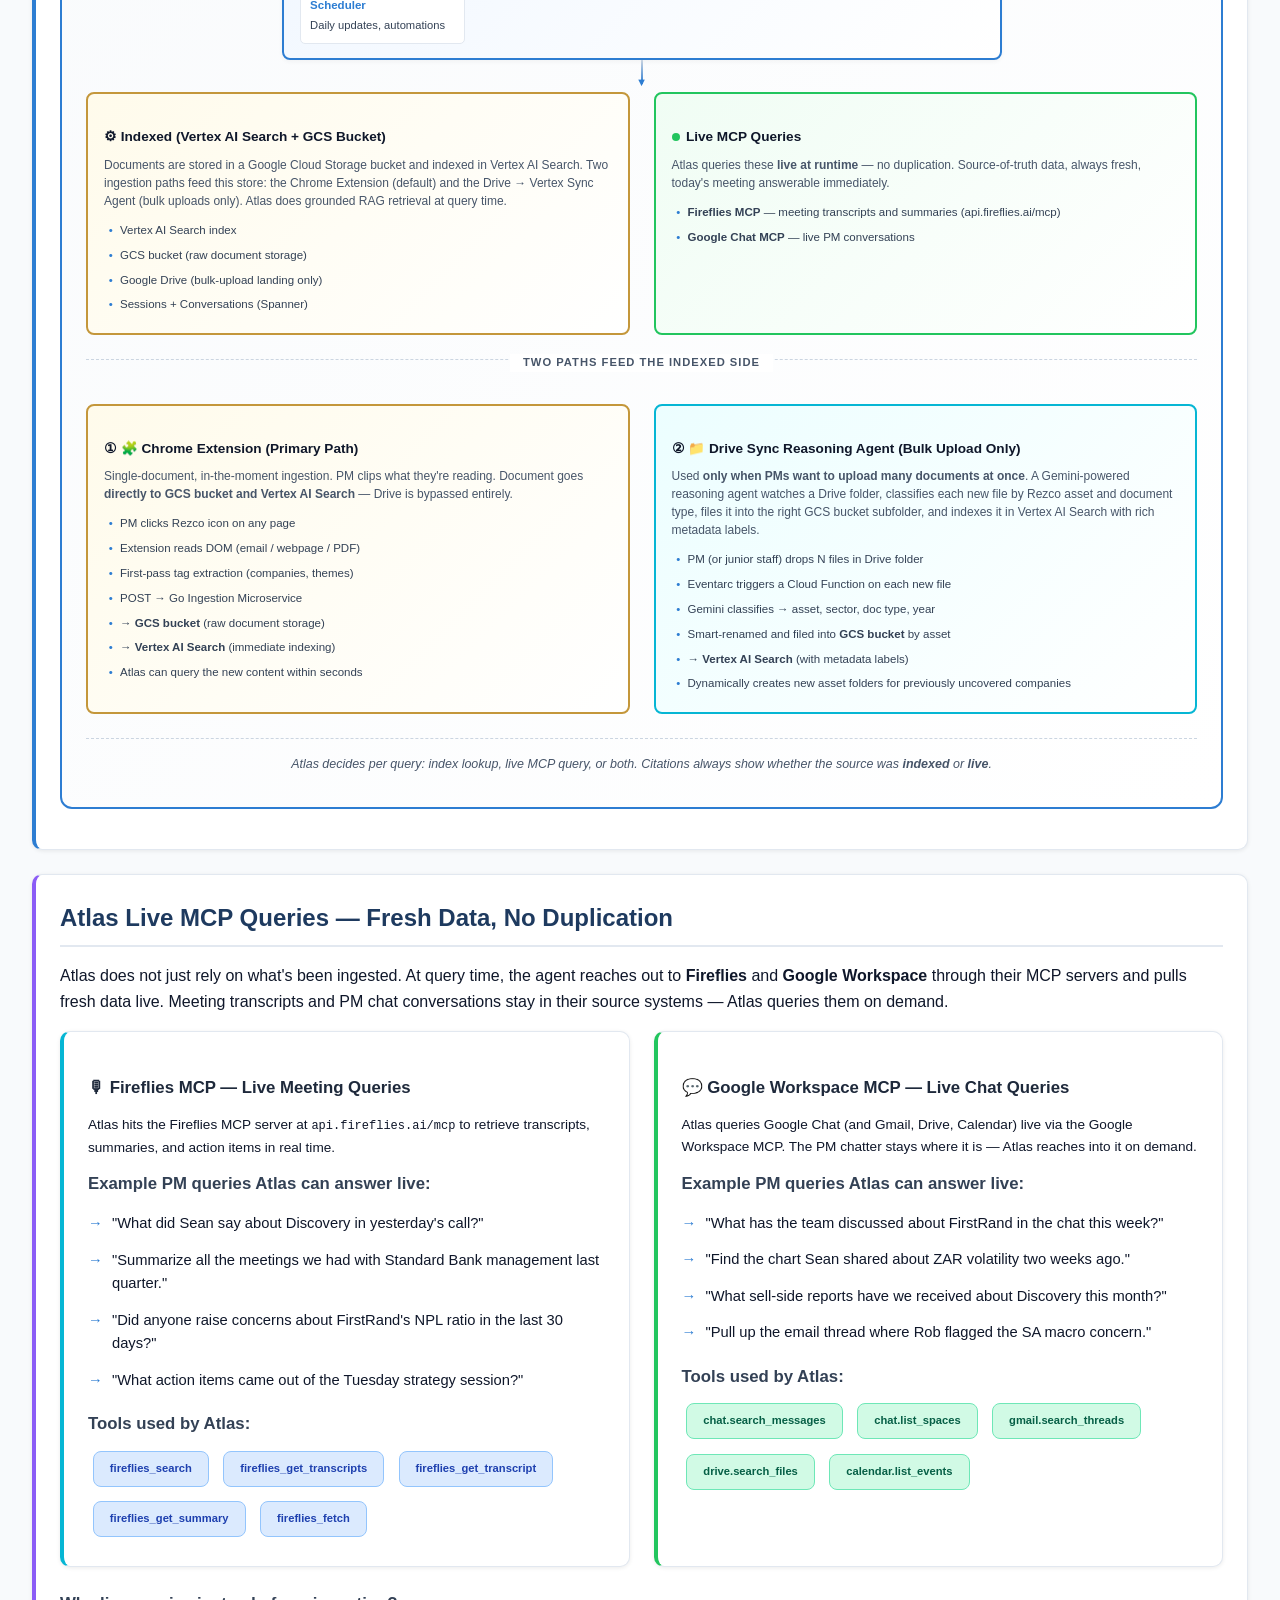
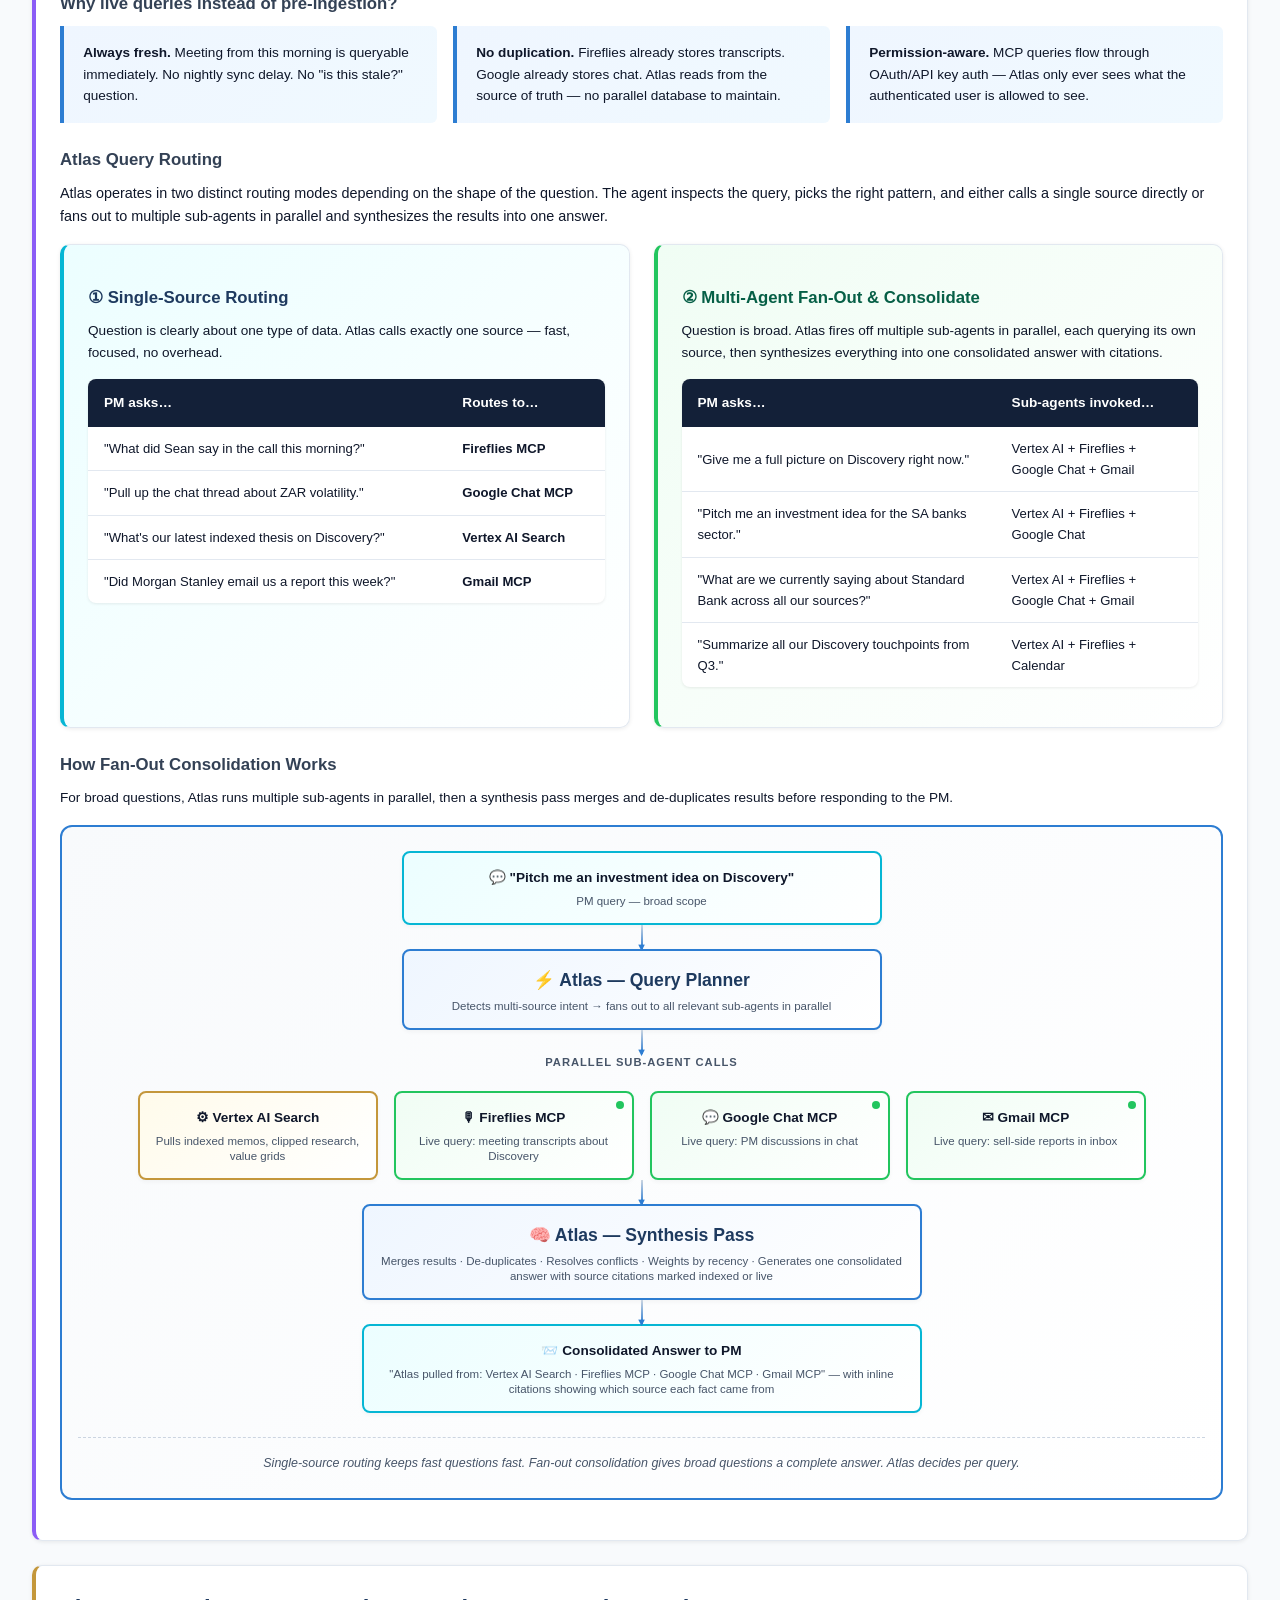
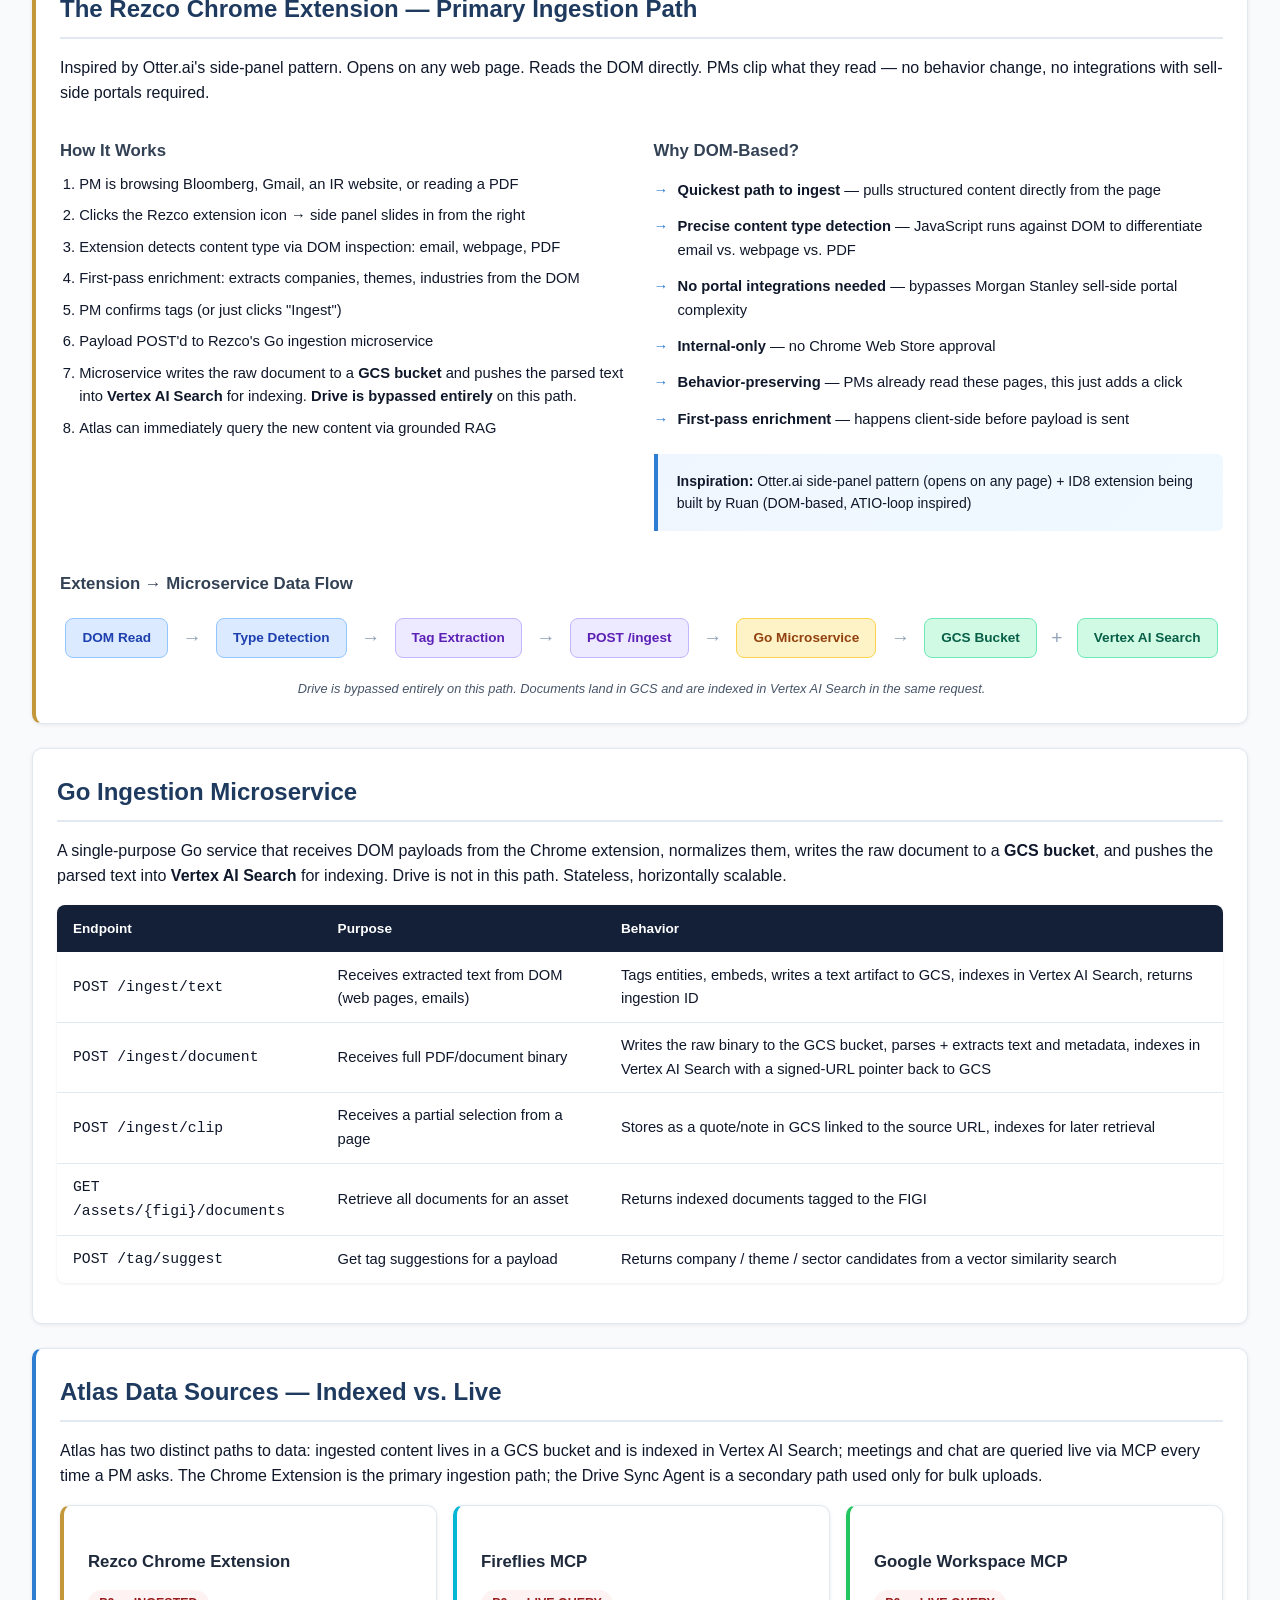
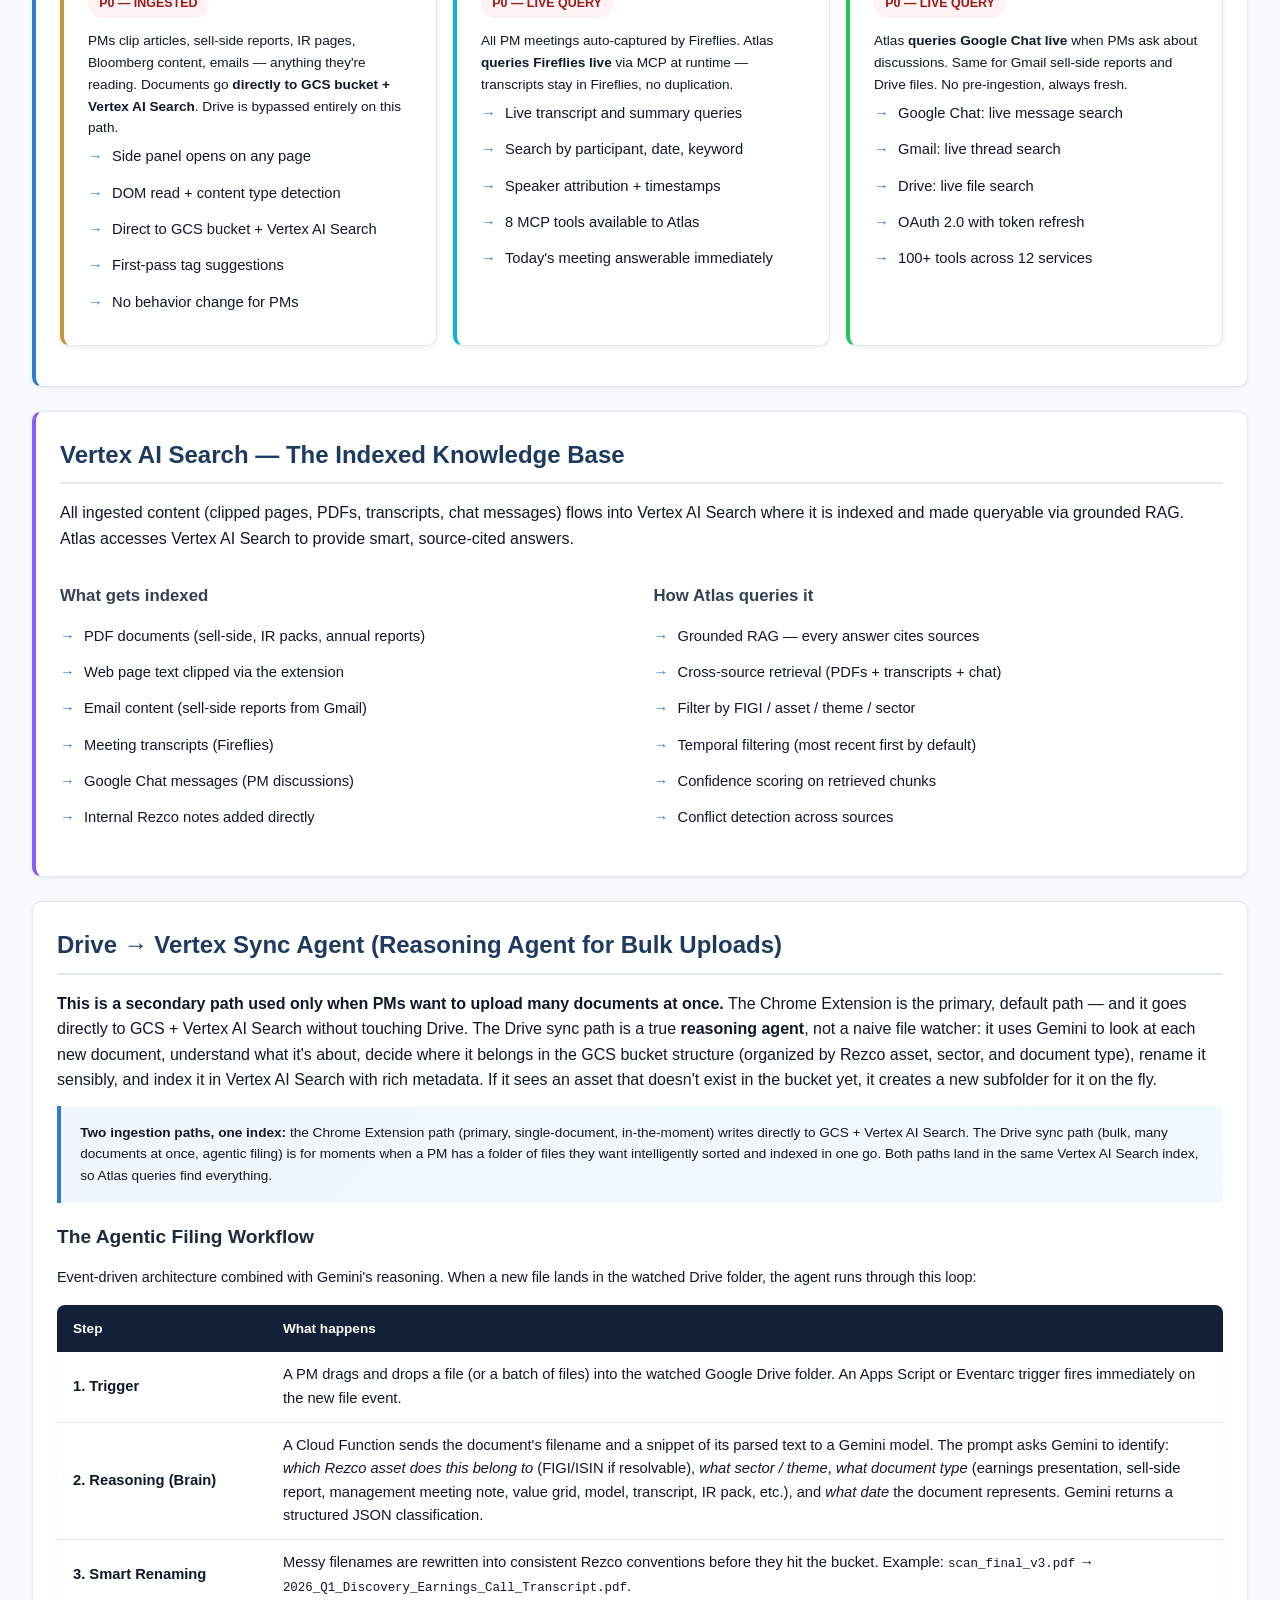
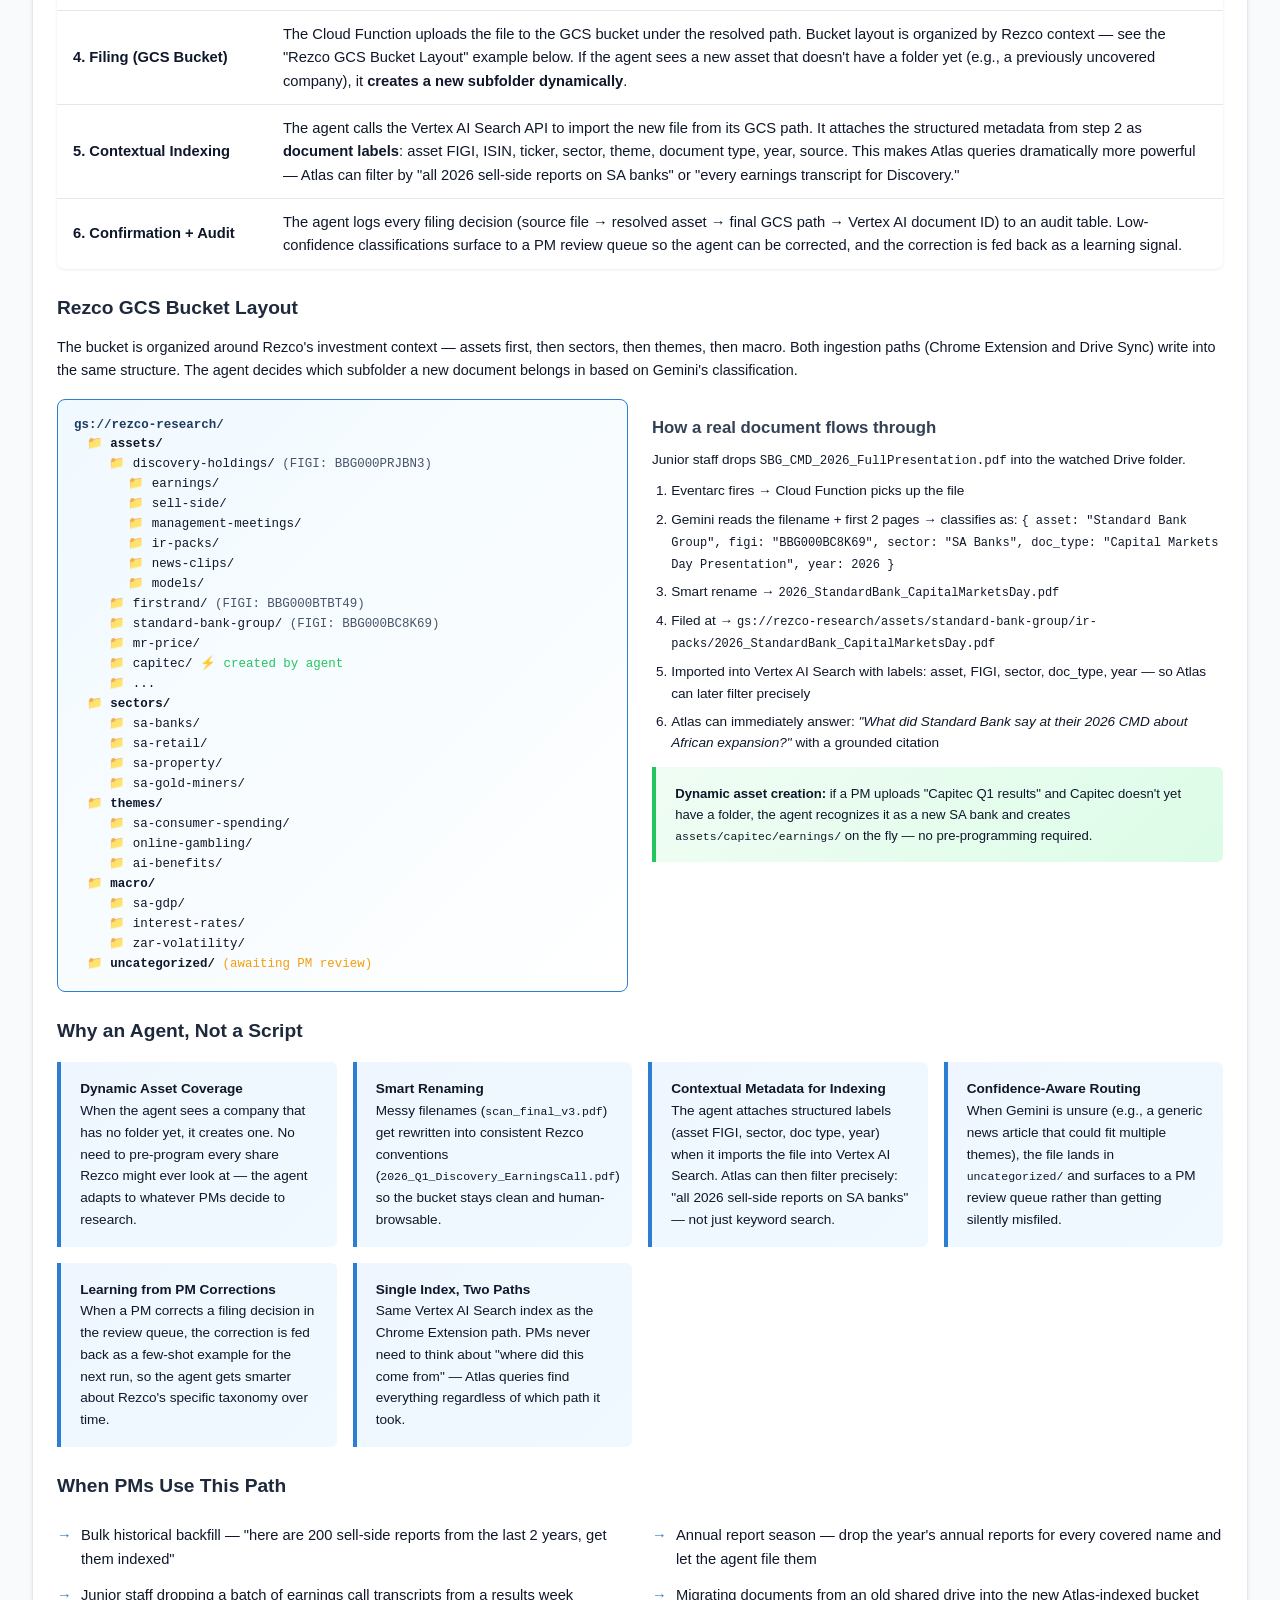
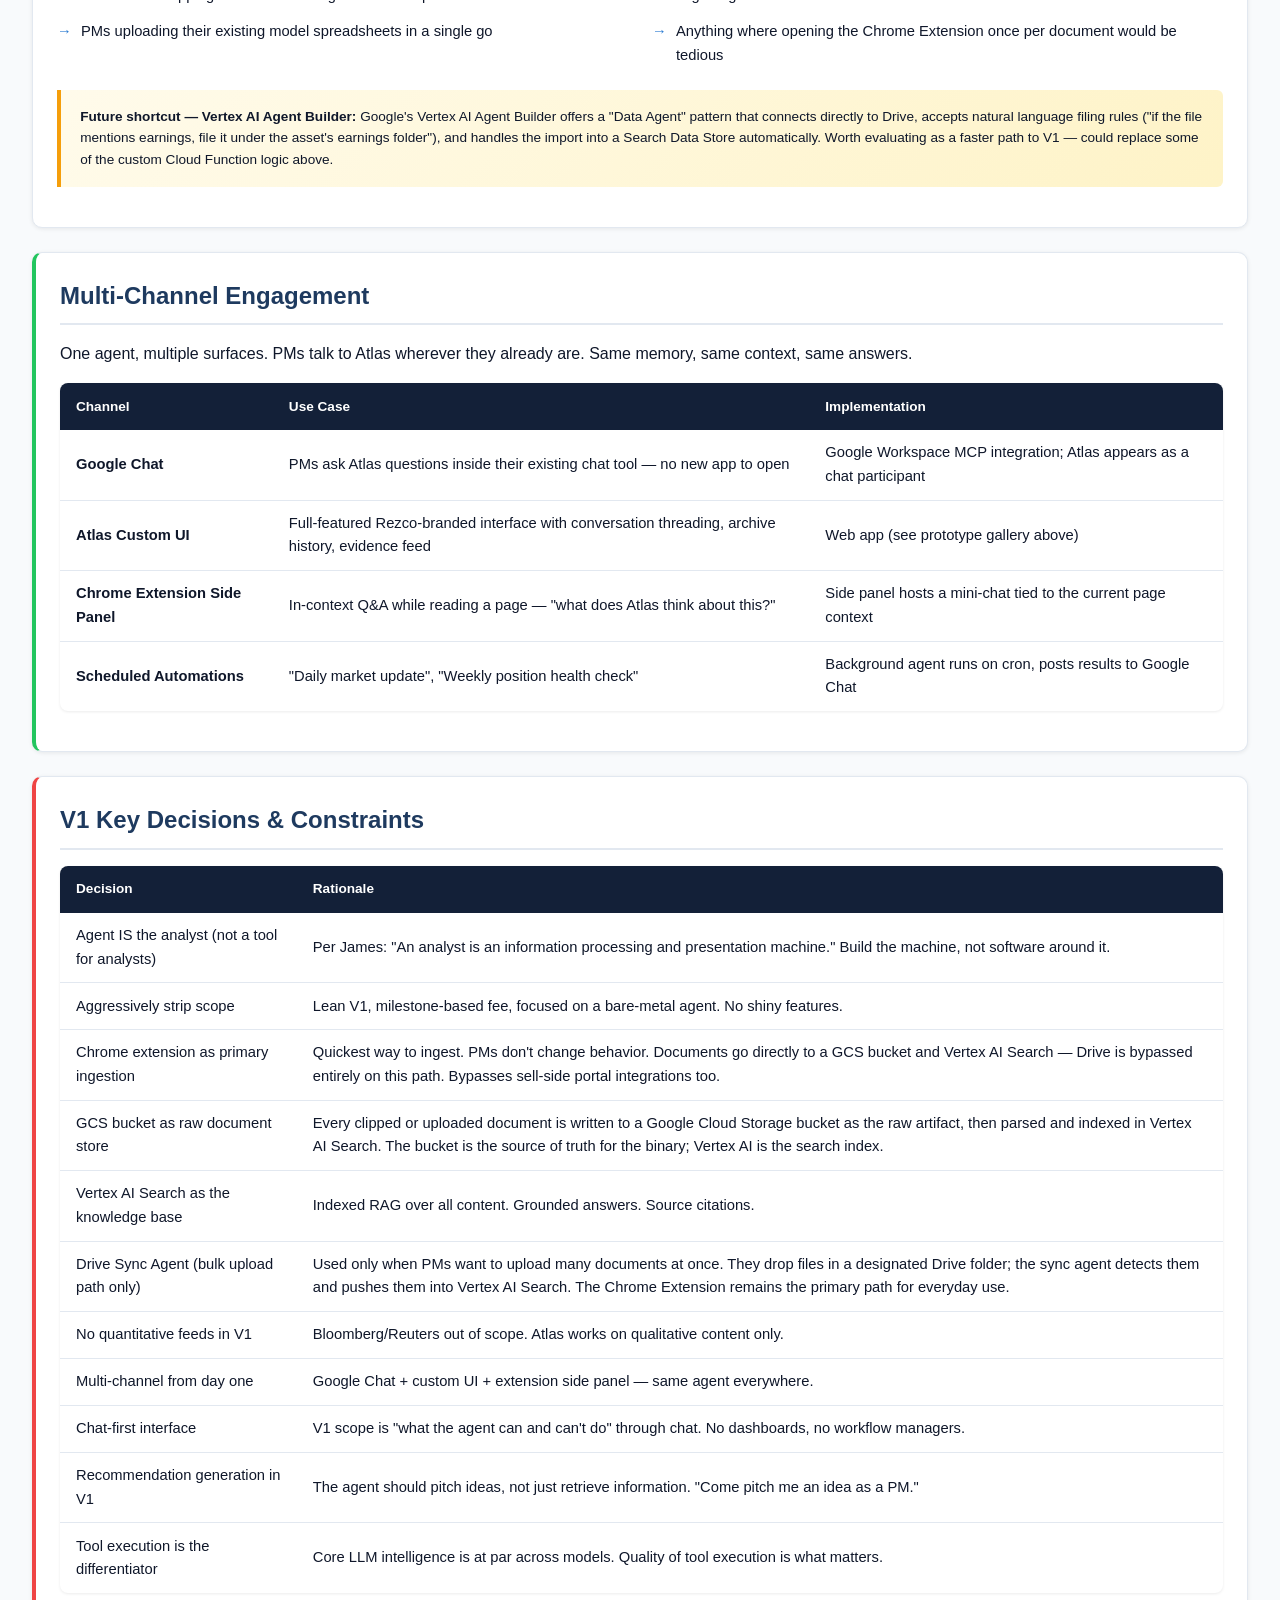
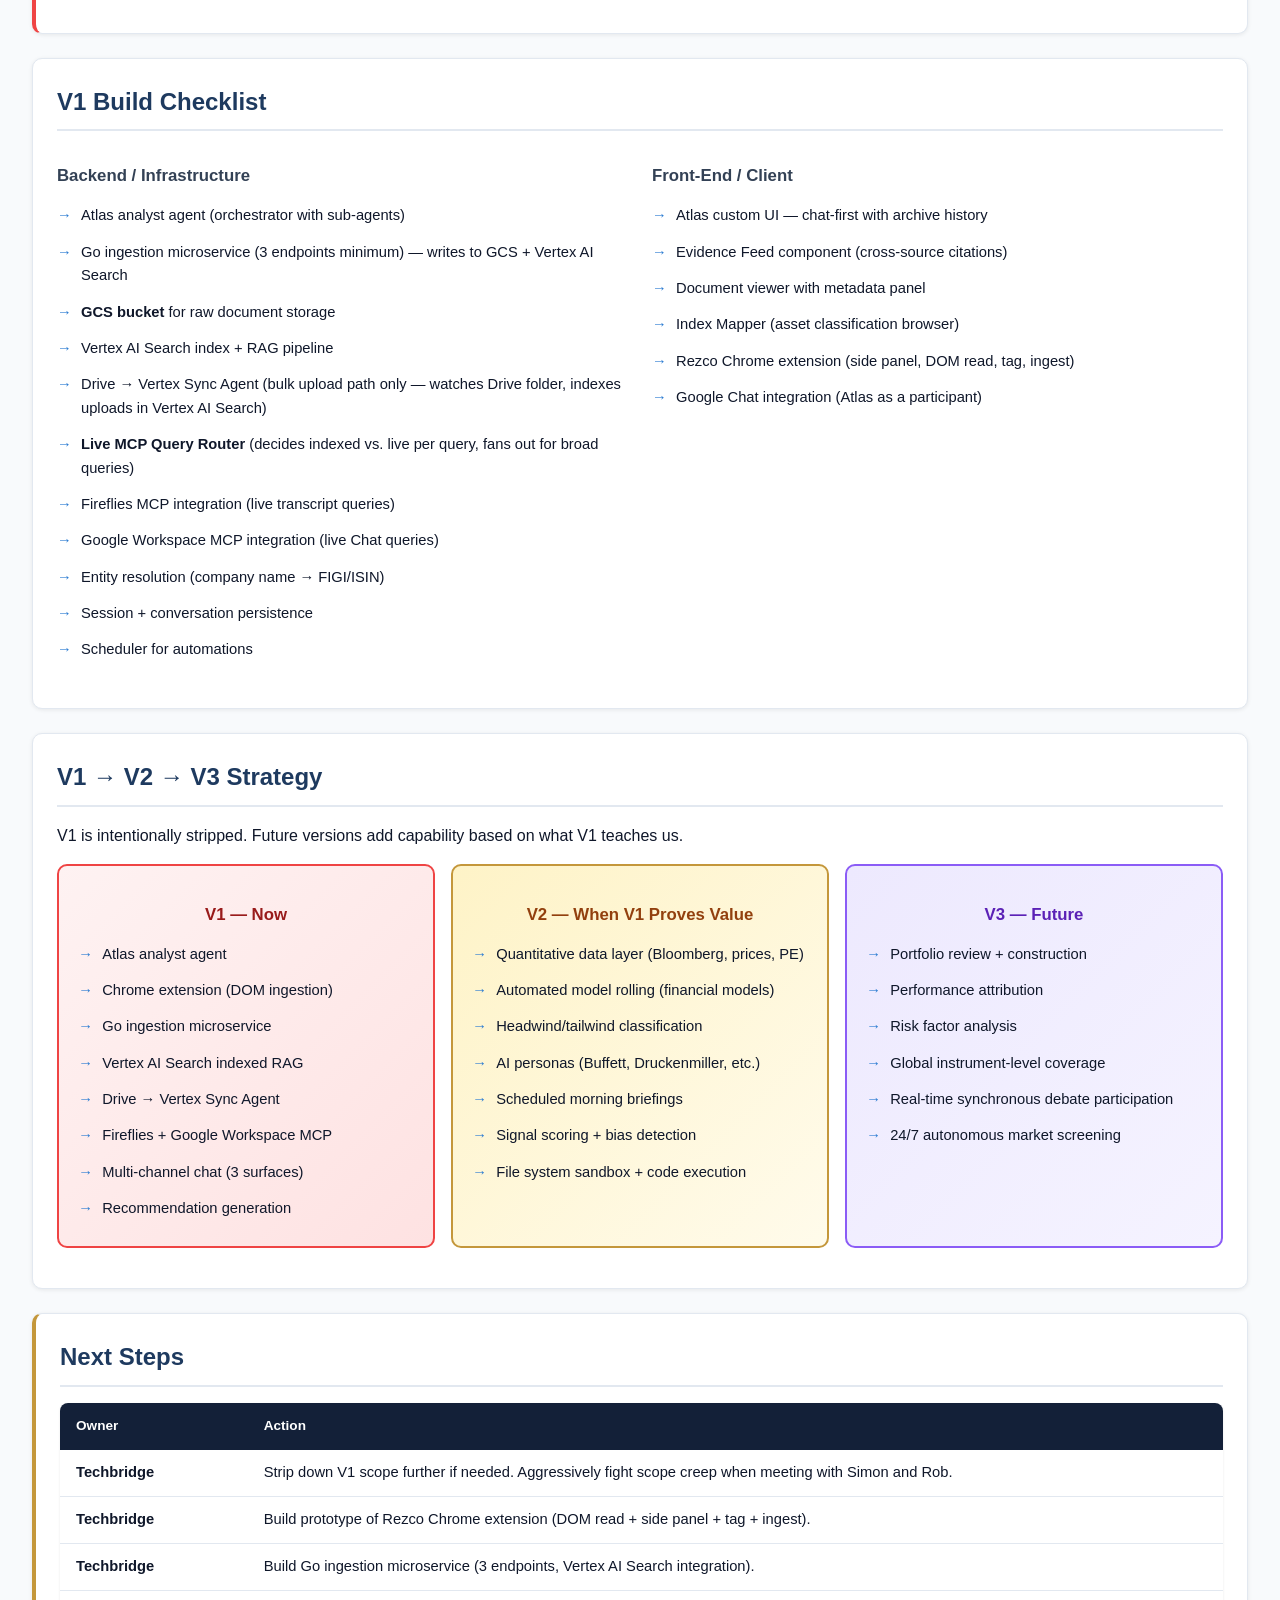
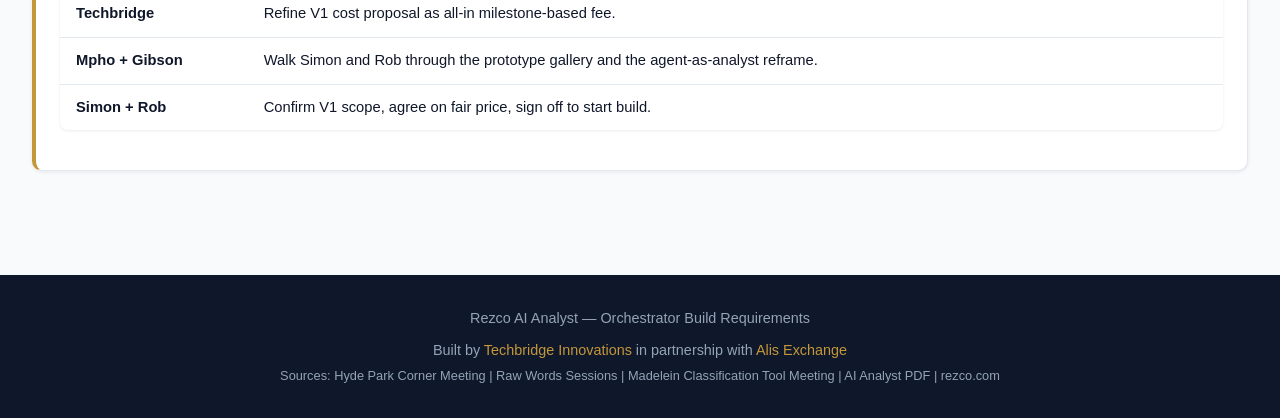
==== commit ad4d4ac3: "Expand Drive Sync Agent into a Gemini reasoning agent with Rezco context The Drive sync path is no l" ====
--- a/index.html
+++ b/index.html
@@ -1485,22 +1485,33 @@
                   background: linear-gradient(135deg, #ecfeff, white);
                 "
               >
-                <h4>② 📁 Drive Sync Agent (Bulk Upload Only)</h4>
+                <h4>② 📁 Drive Sync Reasoning Agent (Bulk Upload Only)</h4>
                 <p>
                   Used <strong>only when PMs want to upload many documents
-                  at once</strong>. PMs drop files in a designated Drive
-                  folder; the sync agent watches it and pushes everything
-                  into Vertex AI Search.
+                  at once</strong>. A Gemini-powered reasoning agent
+                  watches a Drive folder, classifies each new file by
+                  Rezco asset and document type, files it into the right
+                  GCS bucket subfolder, and indexes it in Vertex AI Search
+                  with rich metadata labels.
                 </p>
                 <ul>
                   <li>PM (or junior staff) drops N files in Drive folder</li>
-                  <li>Drive Sync Agent detects new uploads via change feed</li>
-                  <li>Downloads each file, parses text, extracts entities</li>
+                  <li>Eventarc triggers a Cloud Function on each new file</li>
                   <li>
-                    <strong>→ Vertex AI Search</strong> (batched indexing)
+                    Gemini classifies → asset, sector, doc type, year
                   </li>
-                  <li>Logs each sync for audit / re-indexing</li>
-                  <li>Idempotent: re-running on the same file is safe</li>
+                  <li>
+                    Smart-renamed and filed into
+                    <strong>GCS bucket</strong> by asset
+                  </li>
+                  <li>
+                    <strong>→ Vertex AI Search</strong> (with metadata
+                    labels)
+                  </li>
+                  <li>
+                    Dynamically creates new asset folders for previously
+                    uncovered companies
+                  </li>
                 </ul>
               </div>
             </div>
@@ -2207,7 +2218,7 @@
 
         <!-- DRIVE → VERTEX SYNC AGENT -->
         <div class="card">
-          <h2>Drive → Vertex Sync Agent (Bulk Upload Path Only)</h2>
+          <h2>Drive → Vertex Sync Agent (Reasoning Agent for Bulk Uploads)</h2>
           <p>
             <strong
               >This is a secondary path used only when PMs want to upload many
@@ -2215,10 +2226,13 @@
             >
             The Chrome Extension is the primary, default path — and it goes
             directly to GCS + Vertex AI Search without touching Drive. The
-            Drive sync agent only kicks in when a PM (or junior staff) drops a
-            batch of files into a designated Google Drive folder. The agent
-            watches the folder, detects new uploads, and pushes each document
-            into Vertex AI Search for indexing.
+            Drive sync path is a true <strong>reasoning agent</strong>, not a
+            naive file watcher: it uses Gemini to look at each new document,
+            understand what it's about, decide where it belongs in the GCS
+            bucket structure (organized by Rezco asset, sector, and document
+            type), rename it sensibly, and index it in Vertex AI Search with
+            rich metadata. If it sees an asset that doesn't exist in the
+            bucket yet, it creates a new subfolder for it on the fly.
           </p>
           <div
             class="info-box"
@@ -2227,66 +2241,341 @@
             <strong>Two ingestion paths, one index:</strong> the Chrome
             Extension path (primary, single-document, in-the-moment) writes
             directly to GCS + Vertex AI Search. The Drive sync path (bulk,
-            many documents at once) is for moments when a PM has a folder of
-            files they want indexed in one go. Both paths land in the same
-            Vertex AI Search index, so Atlas queries find everything.
-          </div>
+            many documents at once, agentic filing) is for moments when a PM
+            has a folder of files they want intelligently sorted and
+            indexed in one go. Both paths land in the same Vertex AI Search
+            index, so Atlas queries find everything.
+          </div>
+
+          <h3>The Agentic Filing Workflow</h3>
+          <p style="font-size: 0.9rem; margin-bottom: 0.7rem">
+            Event-driven architecture combined with Gemini's reasoning. When a
+            new file lands in the watched Drive folder, the agent runs through
+            this loop:
+          </p>
+
+          <table class="data-table">
+            <tr>
+              <th style="width: 18%">Step</th>
+              <th>What happens</th>
+            </tr>
+            <tr>
+              <td><strong>1. Trigger</strong></td>
+              <td>
+                A PM drags and drops a file (or a batch of files) into the
+                watched Google Drive folder. An Apps Script or Eventarc
+                trigger fires immediately on the new file event.
+              </td>
+            </tr>
+            <tr>
+              <td><strong>2. Reasoning (Brain)</strong></td>
+              <td>
+                A Cloud Function sends the document's filename and a snippet
+                of its parsed text to a Gemini model. The prompt asks Gemini
+                to identify: <em>which Rezco asset does this belong to</em>
+                (FIGI/ISIN if resolvable), <em>what sector / theme</em>,
+                <em>what document type</em> (earnings presentation,
+                sell-side report, management meeting note, value grid,
+                model, transcript, IR pack, etc.), and <em>what date</em>
+                the document represents. Gemini returns a structured JSON
+                classification.
+              </td>
+            </tr>
+            <tr>
+              <td><strong>3. Smart Renaming</strong></td>
+              <td>
+                Messy filenames are rewritten into consistent Rezco
+                conventions before they hit the bucket. Example:
+                <code style="font-size: 0.78rem"
+                  >scan_final_v3.pdf</code
+                >
+                → <code style="font-size: 0.78rem"
+                  >2026_Q1_Discovery_Earnings_Call_Transcript.pdf</code
+                >.
+              </td>
+            </tr>
+            <tr>
+              <td><strong>4. Filing (GCS Bucket)</strong></td>
+              <td>
+                The Cloud Function uploads the file to the GCS bucket under
+                the resolved path. Bucket layout is organized by Rezco
+                context — see the "Rezco GCS Bucket Layout" example below.
+                If the agent sees a new asset that doesn't have a folder yet
+                (e.g., a previously uncovered company), it
+                <strong>creates a new subfolder dynamically</strong>.
+              </td>
+            </tr>
+            <tr>
+              <td><strong>5. Contextual Indexing</strong></td>
+              <td>
+                The agent calls the Vertex AI Search API to import the new
+                file from its GCS path. It attaches the structured metadata
+                from step 2 as <strong>document labels</strong>: asset FIGI,
+                ISIN, ticker, sector, theme, document type, year, source.
+                This makes Atlas queries dramatically more powerful — Atlas
+                can filter by "all 2026 sell-side reports on SA banks" or
+                "every earnings transcript for Discovery."
+              </td>
+            </tr>
+            <tr>
+              <td><strong>6. Confirmation + Audit</strong></td>
+              <td>
+                The agent logs every filing decision (source file → resolved
+                asset → final GCS path → Vertex AI document ID) to an audit
+                table. Low-confidence classifications surface to a PM review
+                queue so the agent can be corrected, and the correction is
+                fed back as a learning signal.
+              </td>
+            </tr>
+          </table>
+
+          <h3 style="margin-top: 1.5rem">Rezco GCS Bucket Layout</h3>
+          <p style="font-size: 0.9rem; margin-bottom: 0.7rem">
+            The bucket is organized around Rezco's investment context —
+            assets first, then sectors, then themes, then macro. Both
+            ingestion paths (Chrome Extension and Drive Sync) write into the
+            same structure. The agent decides which subfolder a new document
+            belongs in based on Gemini's classification.
+          </p>
+
           <div class="grid-2">
+            <div
+              style="
+                background: linear-gradient(135deg, #f0f9ff, white);
+                border: 1px solid var(--rezco-accent);
+                border-radius: 8px;
+                padding: 1rem;
+                font-family: 'Courier New', monospace;
+                font-size: 0.78rem;
+                line-height: 1.6;
+              "
+            >
+              <div style="font-weight: 700; color: var(--rezco-blue)">
+                gs://rezco-research/
+              </div>
+              <div style="margin-left: 0.8rem">
+                <div>📁 <strong>assets/</strong></div>
+                <div style="margin-left: 1.4rem">
+                  <div>📁 discovery-holdings/ <span style="color: var(--gray-600)">(FIGI: BBG000PRJBN3)</span></div>
+                  <div style="margin-left: 1.2rem">
+                    📁 earnings/<br />
+                    📁 sell-side/<br />
+                    📁 management-meetings/<br />
+                    📁 ir-packs/<br />
+                    📁 news-clips/<br />
+                    📁 models/
+                  </div>
+                  <div>📁 firstrand/ <span style="color: var(--gray-600)">(FIGI: BBG000BTBT49)</span></div>
+                  <div>📁 standard-bank-group/ <span style="color: var(--gray-600)">(FIGI: BBG000BC8K69)</span></div>
+                  <div>📁 mr-price/</div>
+                  <div>📁 capitec/ <span style="color: var(--success-green)">⚡ created by agent</span></div>
+                  <div>📁 ...</div>
+                </div>
+              </div>
+              <div style="margin-left: 0.8rem">
+                <div>📁 <strong>sectors/</strong></div>
+                <div style="margin-left: 1.4rem">
+                  📁 sa-banks/<br />
+                  📁 sa-retail/<br />
+                  📁 sa-property/<br />
+                  📁 sa-gold-miners/
+                </div>
+              </div>
+              <div style="margin-left: 0.8rem">
+                <div>📁 <strong>themes/</strong></div>
+                <div style="margin-left: 1.4rem">
+                  📁 sa-consumer-spending/<br />
+                  📁 online-gambling/<br />
+                  📁 ai-benefits/
+                </div>
+              </div>
+              <div style="margin-left: 0.8rem">
+                <div>📁 <strong>macro/</strong></div>
+                <div style="margin-left: 1.4rem">
+                  📁 sa-gdp/<br />
+                  📁 interest-rates/<br />
+                  📁 zar-volatility/
+                </div>
+              </div>
+              <div style="margin-left: 0.8rem">
+                <div>📁 <strong>uncategorized/</strong> <span style="color: var(--warning-amber)">(awaiting PM review)</span></div>
+              </div>
+            </div>
+
             <div>
-              <h4>What it does</h4>
-              <ul class="feature-list">
-                <li>Watches a designated Google Drive folder for new files</li>
-                <li>
-                  Detects new uploads via Drive change notifications / poll
-                </li>
-                <li>
-                  Downloads the file (PDF, Doc, Sheet, image) and parses text
-                </li>
-                <li>
-                  Extracts entities (companies, sectors, themes) for tagging
-                </li>
-                <li>Pushes the parsed content into Vertex AI Search</li>
-                <li>Links indexed records back to the original Drive file</li>
-                <li>Logs every sync for audit and re-indexing later</li>
-              </ul>
-            </div>
-            <div>
-              <h4>When PMs use this path</h4>
-              <ul class="feature-list">
-                <li>
-                  Bulk historical backfill (e.g. "here are 200 sell-side
-                  reports we want indexed")
-                </li>
-                <li>
-                  Junior staff dropping a batch of earnings transcripts at
-                  once
-                </li>
-                <li>
-                  PMs uploading their existing model spreadsheets in a single
-                  go
-                </li>
-                <li>
-                  Anything where opening the Chrome Extension once per
-                  document would be tedious
-                </li>
-              </ul>
-              <h4 style="margin-top: 0.8rem">Why this shape</h4>
-              <ul class="feature-list">
-                <li>
-                  <strong>Single responsibility</strong> — Drive → Vertex AI
-                  Search and nothing else
-                </li>
-                <li>
-                  <strong>Idempotent</strong> — re-running on the same file
-                  is safe
-                </li>
-                <li>
-                  <strong>Complements the Chrome Extension</strong> —
-                  extension handles "I'm reading this now"; Drive sync
-                  handles "I have a stack of these to upload"
-                </li>
-              </ul>
-            </div>
+              <h4>How a real document flows through</h4>
+              <p style="font-size: 0.85rem">
+                Junior staff drops <code style="font-size: 0.78rem"
+                  >SBG_CMD_2026_FullPresentation.pdf</code
+                >
+                into the watched Drive folder.
+              </p>
+              <ol
+                style="
+                  padding-left: 1.2rem;
+                  font-size: 0.85rem;
+                  margin-top: 0.5rem;
+                "
+              >
+                <li style="margin: 0.4rem 0">
+                  Eventarc fires → Cloud Function picks up the file
+                </li>
+                <li style="margin: 0.4rem 0">
+                  Gemini reads the filename + first 2 pages → classifies as:
+                  <code style="font-size: 0.75rem"
+                    >{ asset: "Standard Bank Group", figi: "BBG000BC8K69",
+                    sector: "SA Banks", doc_type: "Capital Markets Day
+                    Presentation", year: 2026 }</code
+                  >
+                </li>
+                <li style="margin: 0.4rem 0">
+                  Smart rename →
+                  <code style="font-size: 0.75rem"
+                    >2026_StandardBank_CapitalMarketsDay.pdf</code
+                  >
+                </li>
+                <li style="margin: 0.4rem 0">
+                  Filed at →
+                  <code style="font-size: 0.75rem"
+                    >gs://rezco-research/assets/standard-bank-group/ir-packs/2026_StandardBank_CapitalMarketsDay.pdf</code
+                  >
+                </li>
+                <li style="margin: 0.4rem 0">
+                  Imported into Vertex AI Search with labels: asset, FIGI,
+                  sector, doc_type, year — so Atlas can later filter
+                  precisely
+                </li>
+                <li style="margin: 0.4rem 0">
+                  Atlas can immediately answer: <em>"What did Standard Bank
+                    say at their 2026 CMD about African expansion?"</em>
+                  with a grounded citation
+                </li>
+              </ol>
+              <div
+                class="success-box"
+                style="margin-top: 0.8rem; font-size: 0.82rem"
+              >
+                <strong>Dynamic asset creation:</strong> if a PM uploads
+                "Capitec Q1 results" and Capitec doesn't yet have a folder,
+                the agent recognizes it as a new SA bank and creates
+                <code style="font-size: 0.72rem"
+                  >assets/capitec/earnings/</code
+                >
+                on the fly — no pre-programming required.
+              </div>
+            </div>
+          </div>
+
+          <h3 style="margin-top: 1.5rem">Why an Agent, Not a Script</h3>
+          <div class="grid-3">
+            <div
+              class="info-box"
+              style="margin: 0; font-size: 0.85rem"
+            >
+              <strong>Dynamic Asset Coverage</strong><br />
+              When the agent sees a company that has no folder yet, it
+              creates one. No need to pre-program every share Rezco might
+              ever look at — the agent adapts to whatever PMs decide to
+              research.
+            </div>
+            <div
+              class="info-box"
+              style="margin: 0; font-size: 0.85rem"
+            >
+              <strong>Smart Renaming</strong><br />
+              Messy filenames (<code style="font-size: 0.72rem"
+                >scan_final_v3.pdf</code
+              >) get rewritten into consistent Rezco conventions
+              (<code style="font-size: 0.72rem"
+                >2026_Q1_Discovery_EarningsCall.pdf</code
+              >) so the bucket stays clean and human-browsable.
+            </div>
+            <div
+              class="info-box"
+              style="margin: 0; font-size: 0.85rem"
+            >
+              <strong>Contextual Metadata for Indexing</strong><br />
+              The agent attaches structured labels (asset FIGI, sector,
+              doc type, year) when it imports the file into Vertex AI
+              Search. Atlas can then filter precisely: "all 2026 sell-side
+              reports on SA banks" — not just keyword search.
+            </div>
+            <div
+              class="info-box"
+              style="margin: 0; font-size: 0.85rem"
+            >
+              <strong>Confidence-Aware Routing</strong><br />
+              When Gemini is unsure (e.g., a generic news article that
+              could fit multiple themes), the file lands in
+              <code style="font-size: 0.72rem">uncategorized/</code> and
+              surfaces to a PM review queue rather than getting silently
+              misfiled.
+            </div>
+            <div
+              class="info-box"
+              style="margin: 0; font-size: 0.85rem"
+            >
+              <strong>Learning from PM Corrections</strong><br />
+              When a PM corrects a filing decision in the review queue, the
+              correction is fed back as a few-shot example for the next
+              run, so the agent gets smarter about Rezco's specific
+              taxonomy over time.
+            </div>
+            <div
+              class="info-box"
+              style="margin: 0; font-size: 0.85rem"
+            >
+              <strong>Single Index, Two Paths</strong><br />
+              Same Vertex AI Search index as the Chrome Extension path. PMs
+              never need to think about "where did this come from" — Atlas
+              queries find everything regardless of which path it took.
+            </div>
+          </div>
+
+          <h3 style="margin-top: 1.5rem">When PMs Use This Path</h3>
+          <div class="grid-2">
+            <ul class="feature-list">
+              <li>
+                Bulk historical backfill — "here are 200 sell-side reports
+                from the last 2 years, get them indexed"
+              </li>
+              <li>
+                Junior staff dropping a batch of earnings call transcripts
+                from a results week
+              </li>
+              <li>
+                PMs uploading their existing model spreadsheets in a single
+                go
+              </li>
+            </ul>
+            <ul class="feature-list">
+              <li>
+                Annual report season — drop the year's annual reports for
+                every covered name and let the agent file them
+              </li>
+              <li>
+                Migrating documents from an old shared drive into the new
+                Atlas-indexed bucket
+              </li>
+              <li>
+                Anything where opening the Chrome Extension once per
+                document would be tedious
+              </li>
+            </ul>
+          </div>
+
+          <div
+            class="warning-box"
+            style="margin-top: 1rem; font-size: 0.85rem"
+          >
+            <strong>Future shortcut — Vertex AI Agent Builder:</strong>
+            Google's Vertex AI Agent Builder offers a "Data Agent" pattern
+            that connects directly to Drive, accepts natural language
+            filing rules ("if the file mentions earnings, file it under
+            the asset's earnings folder"), and handles the import into a
+            Search Data Store automatically. Worth evaluating as a faster
+            path to V1 — could replace some of the custom Cloud Function
+            logic above.
           </div>
         </div>
 
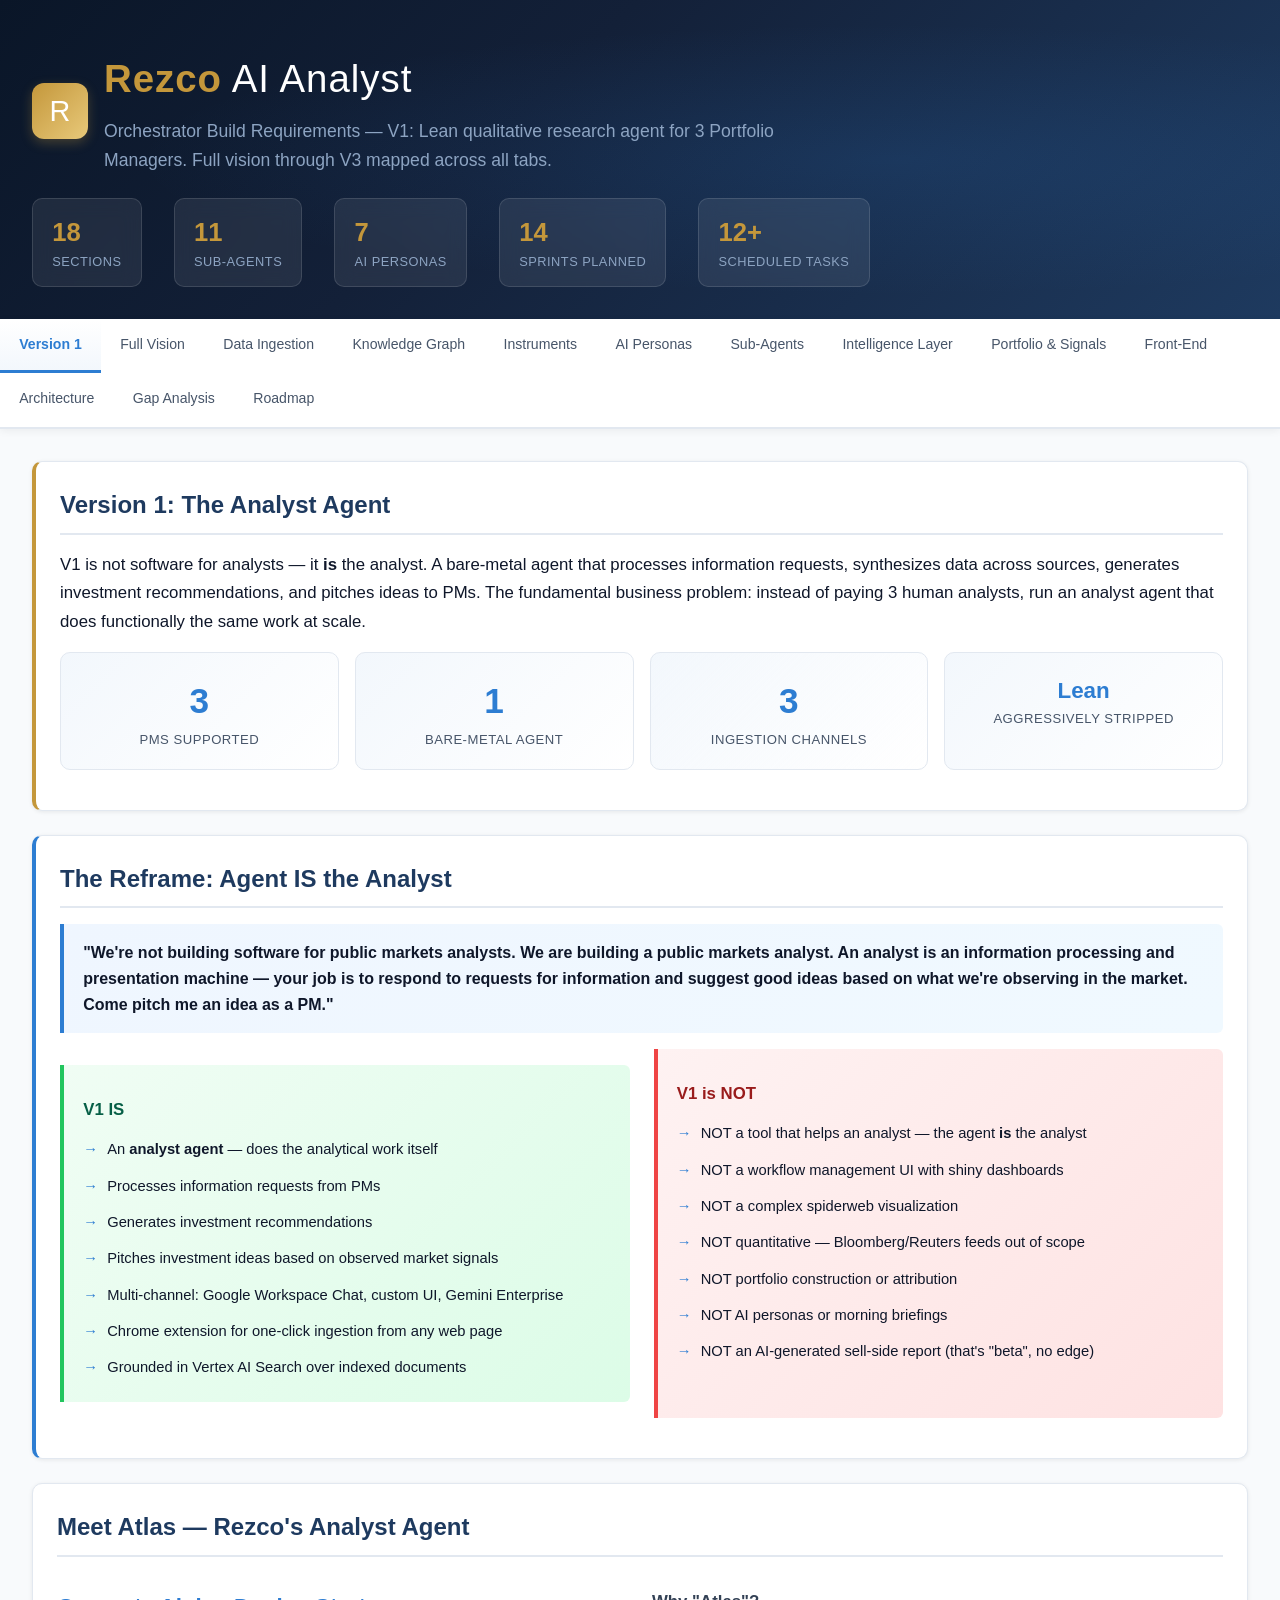
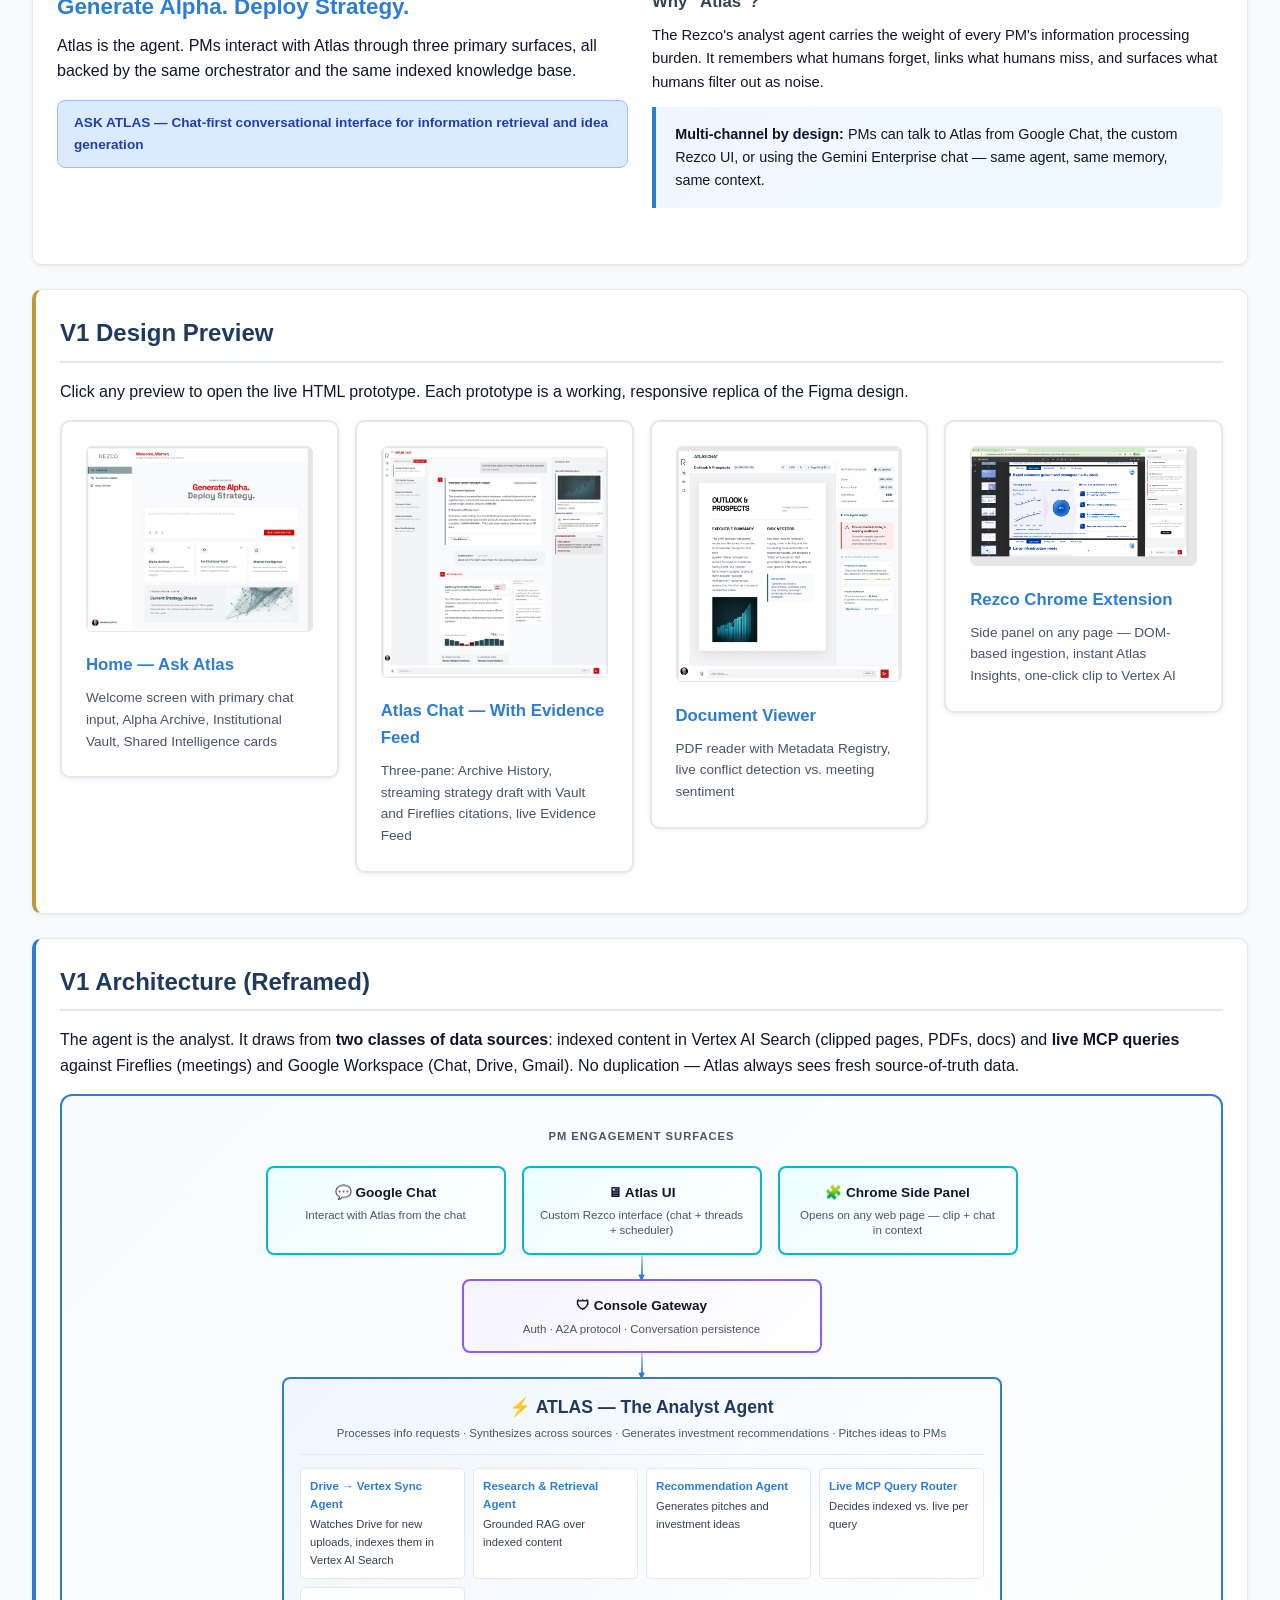
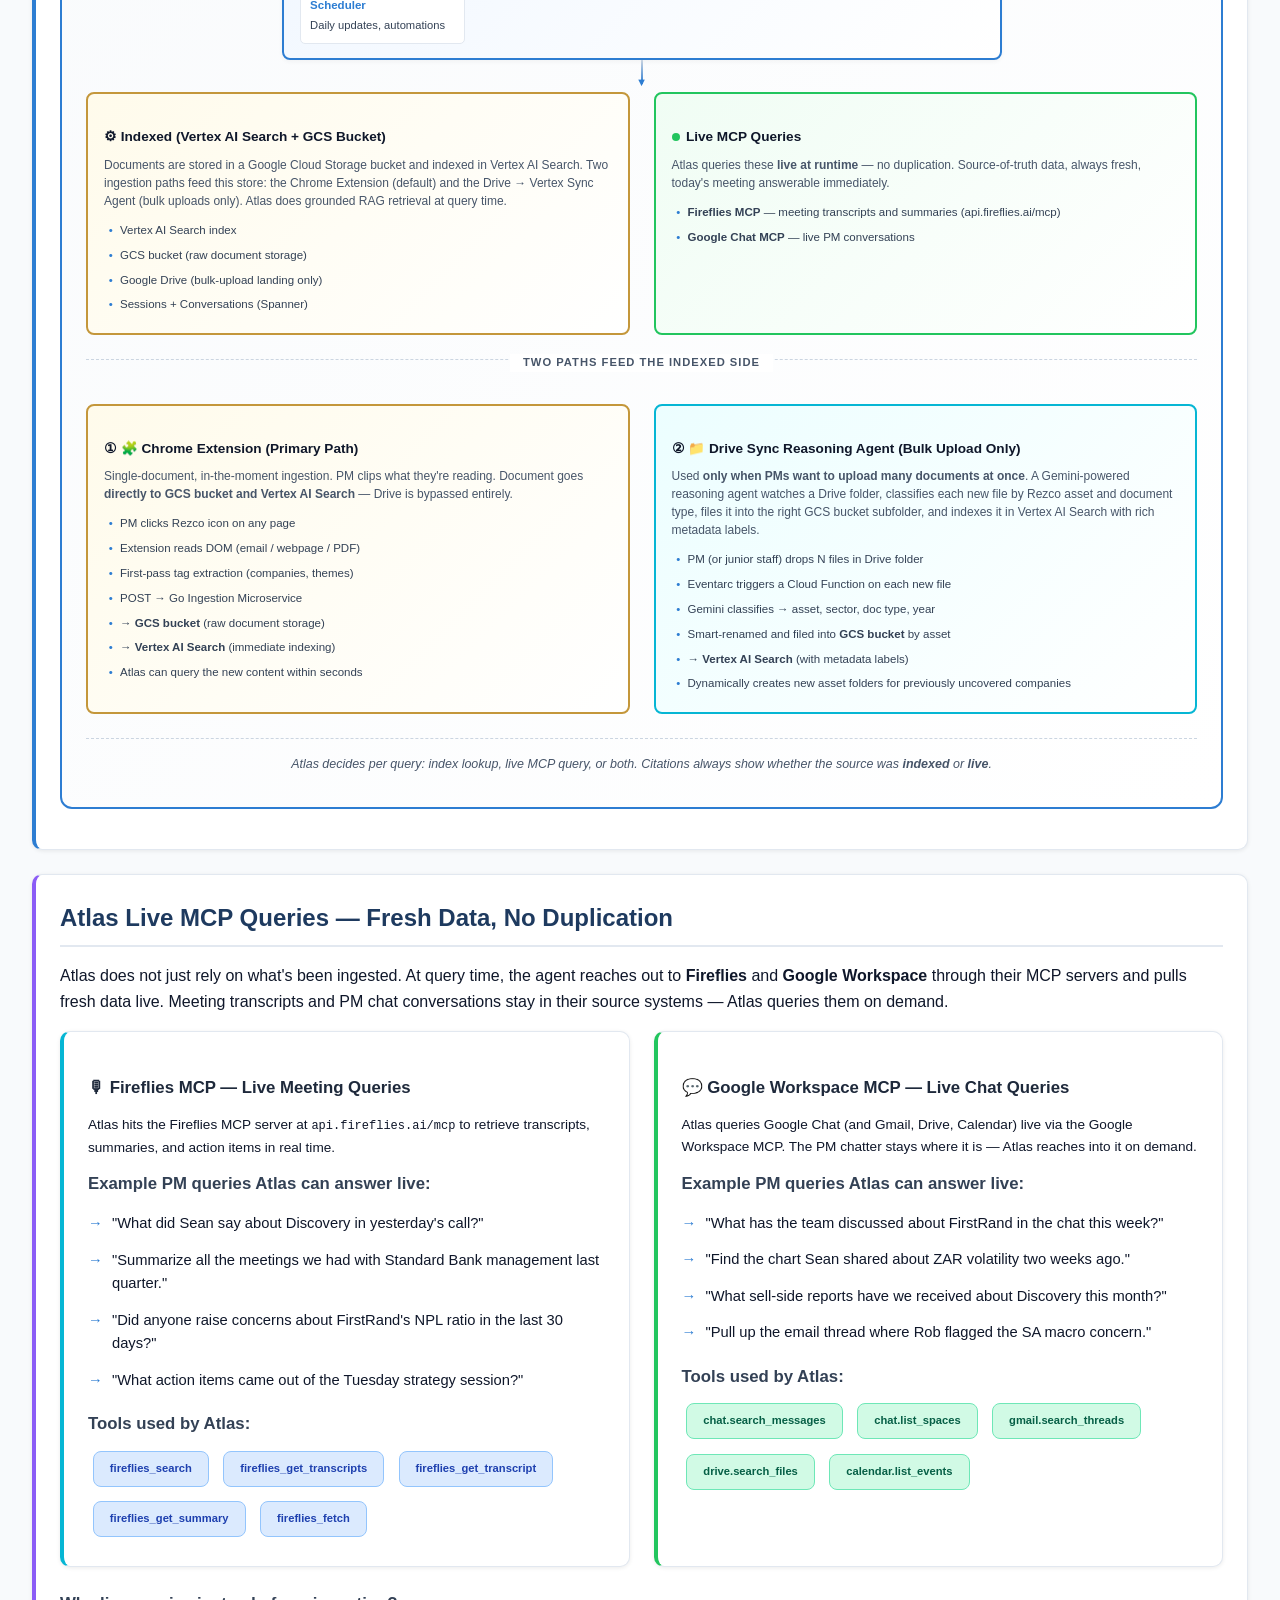
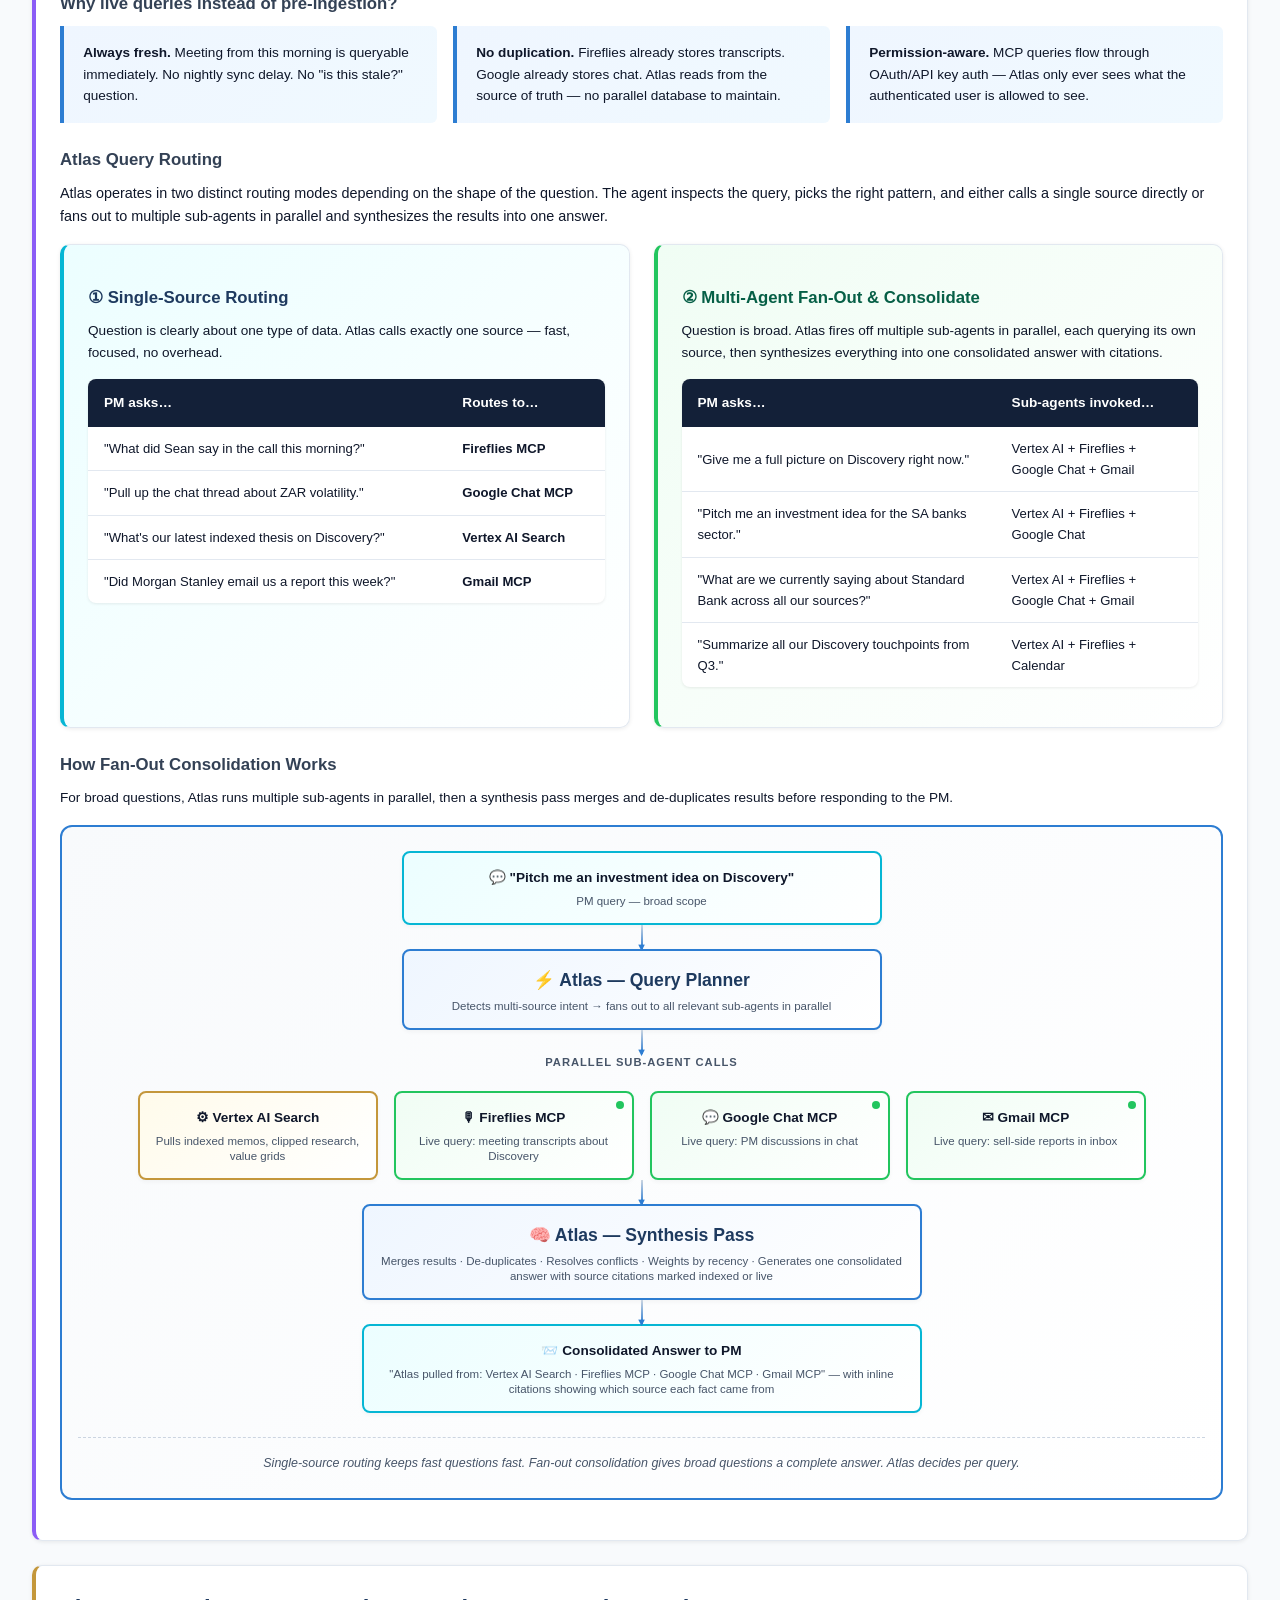
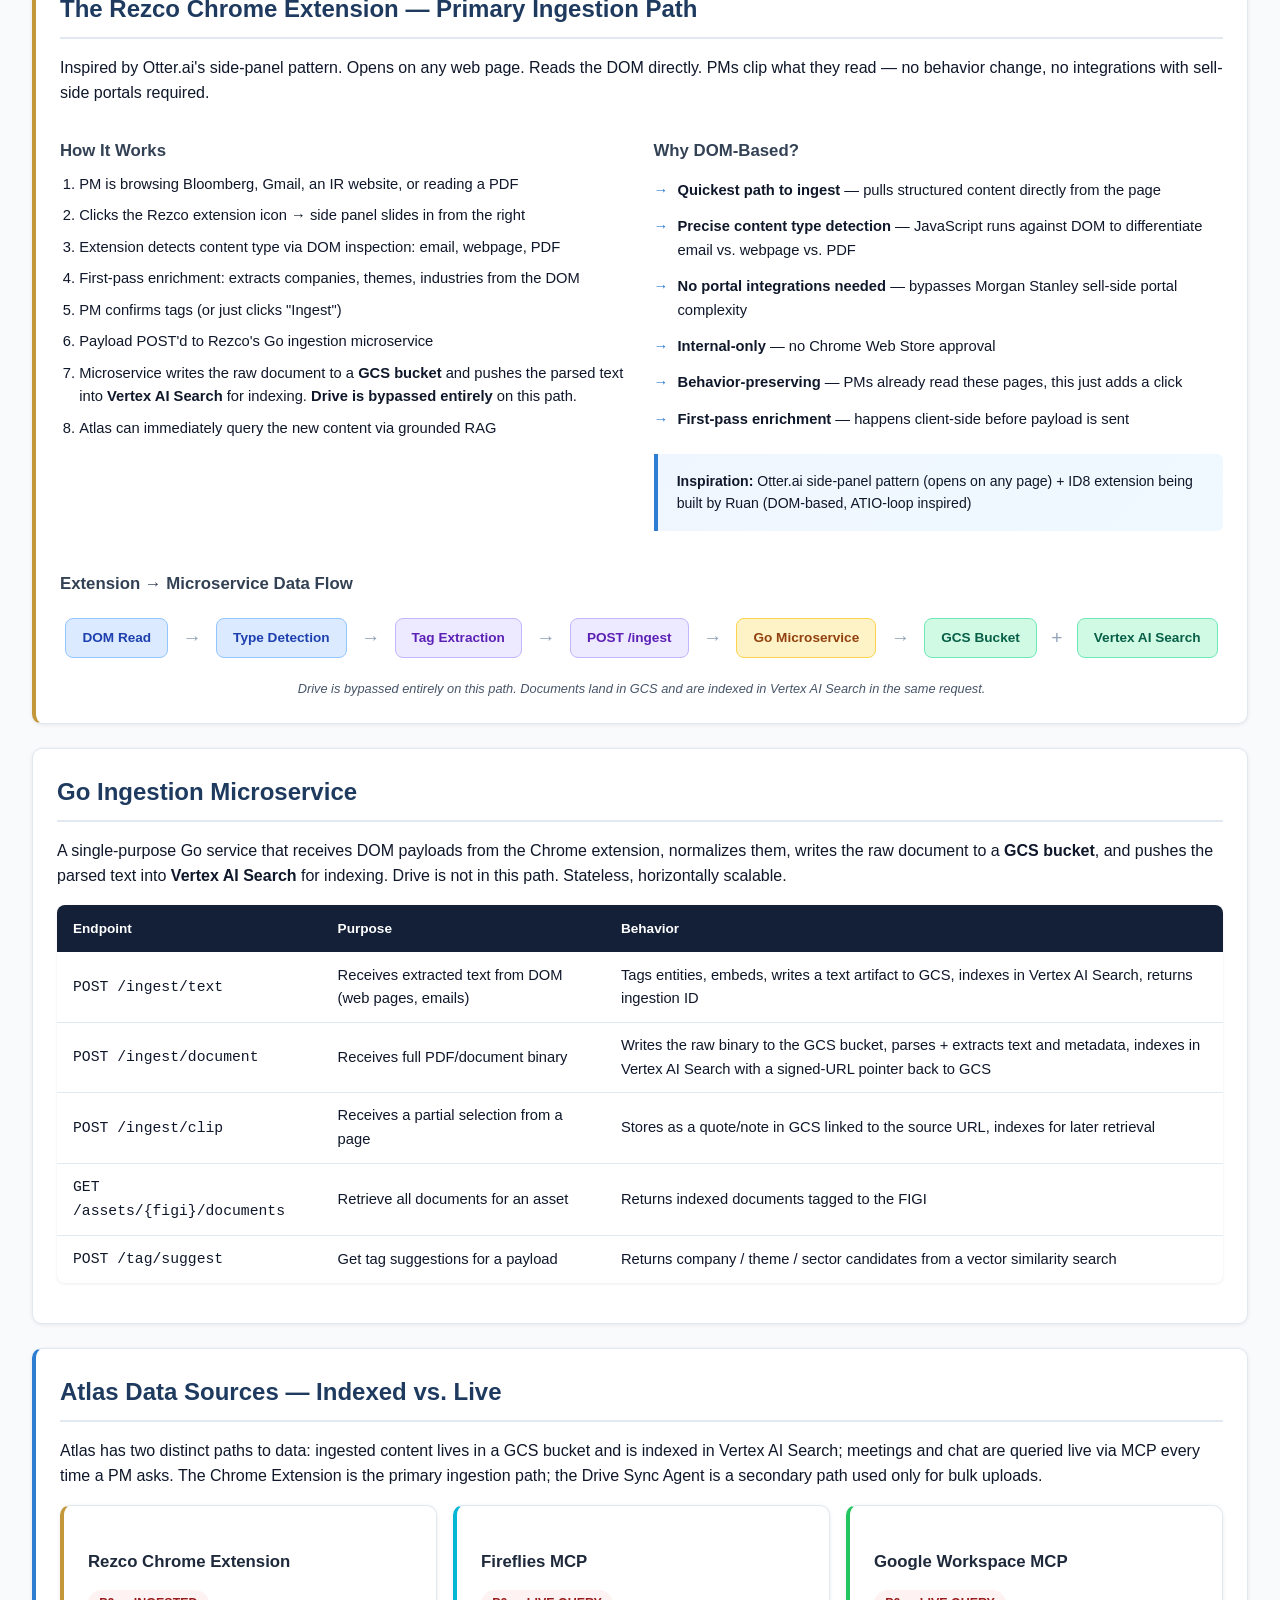
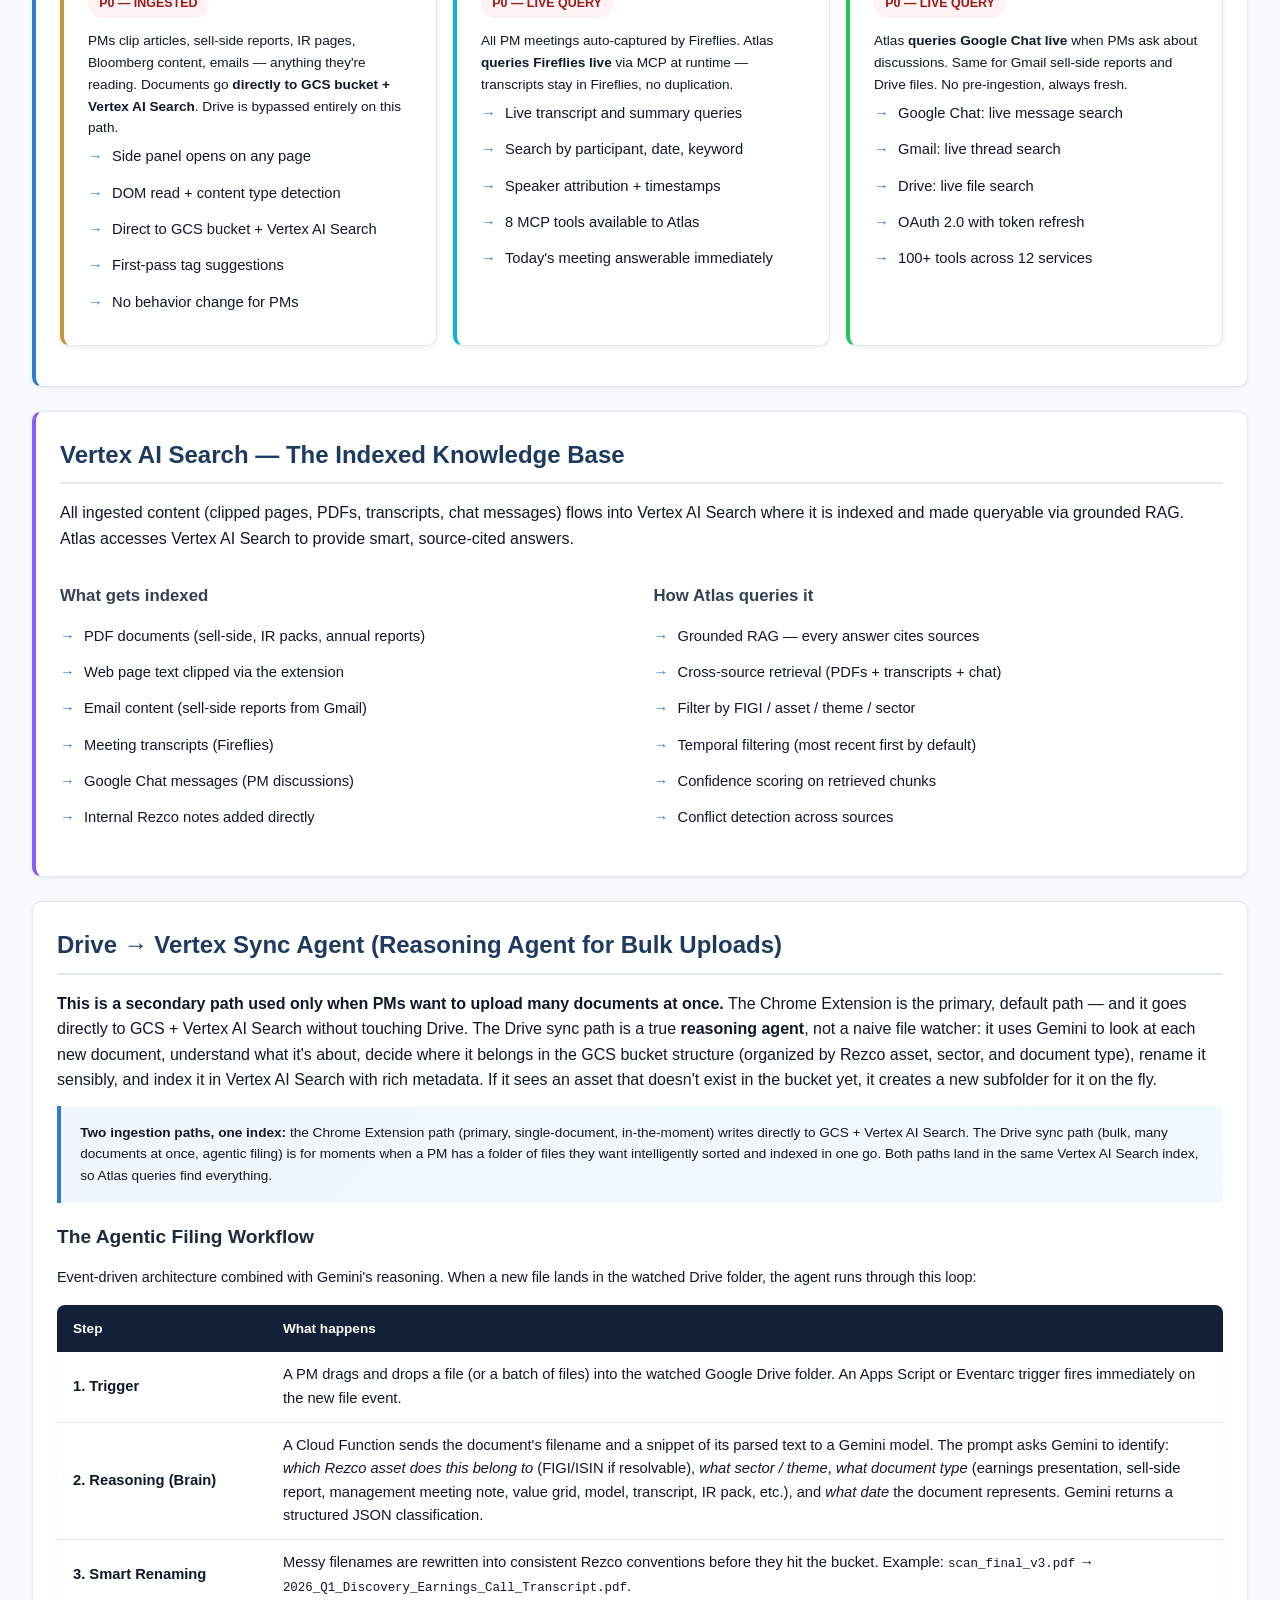
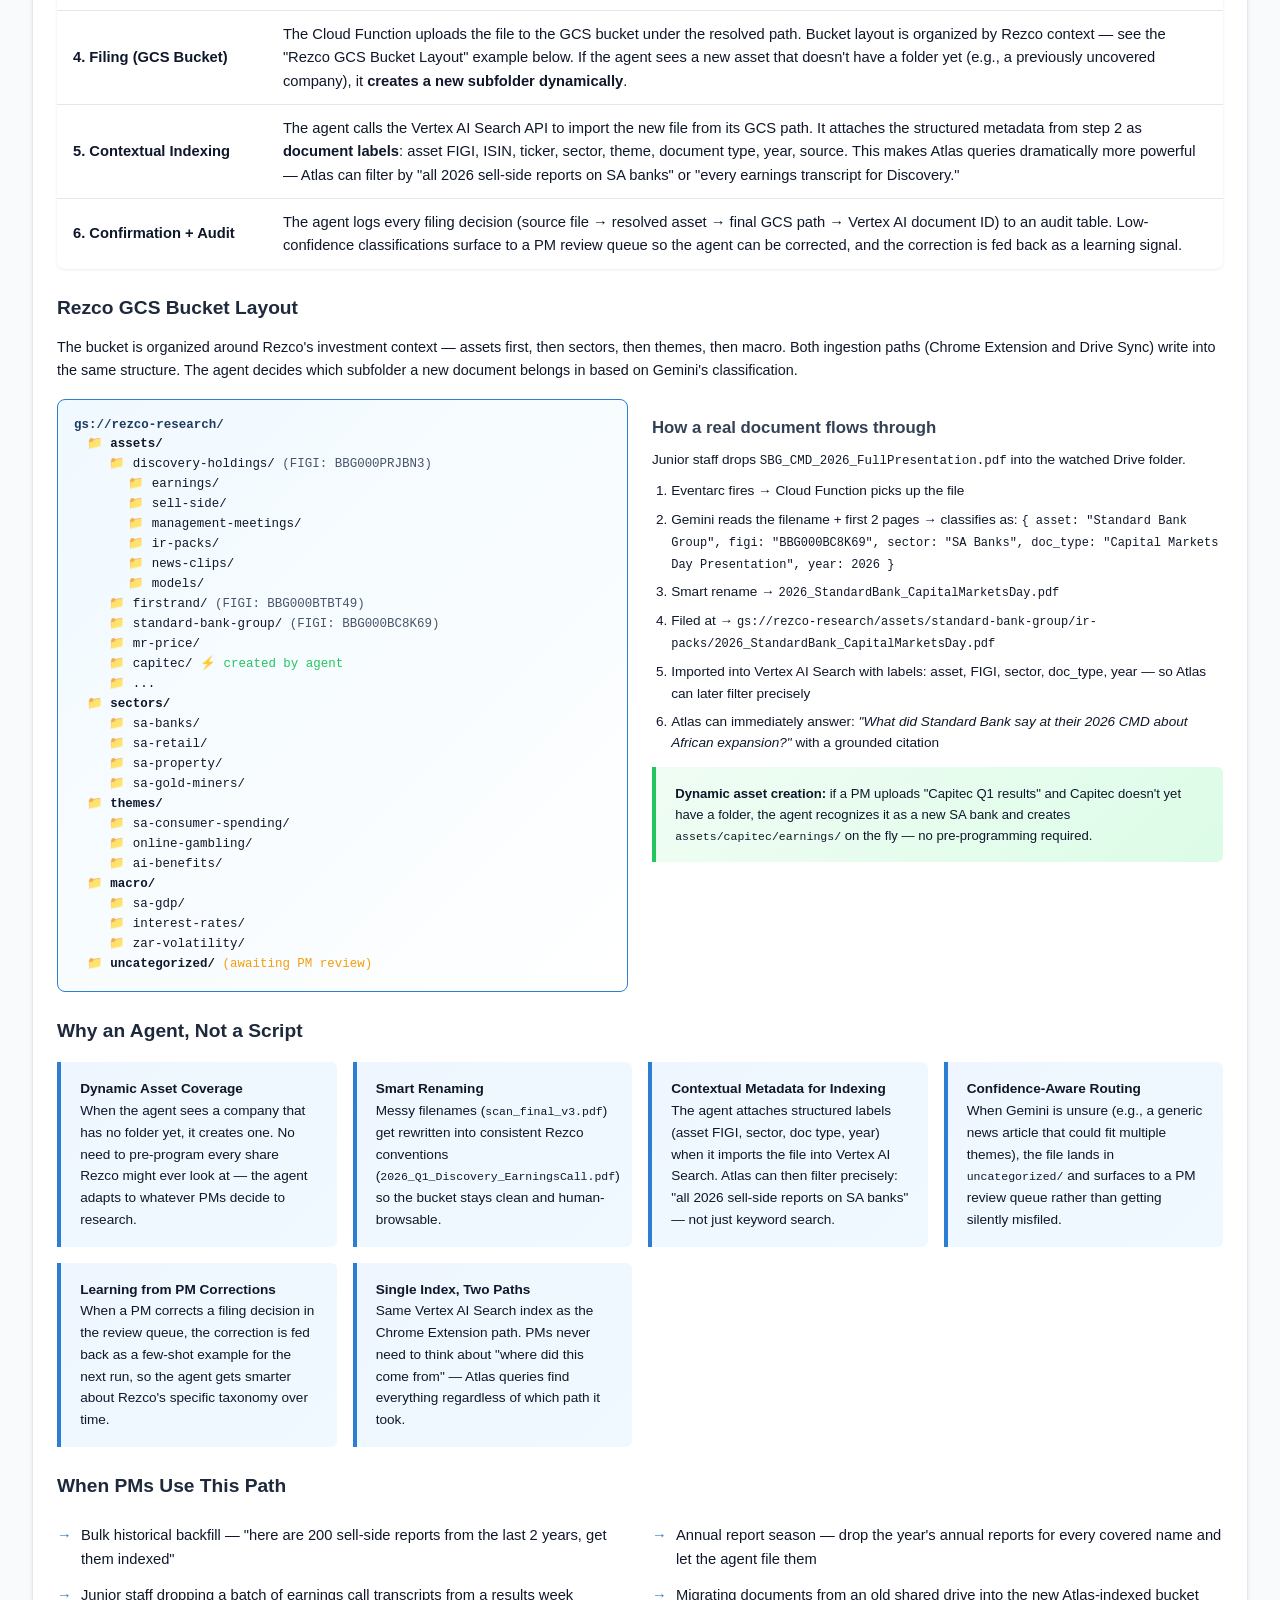
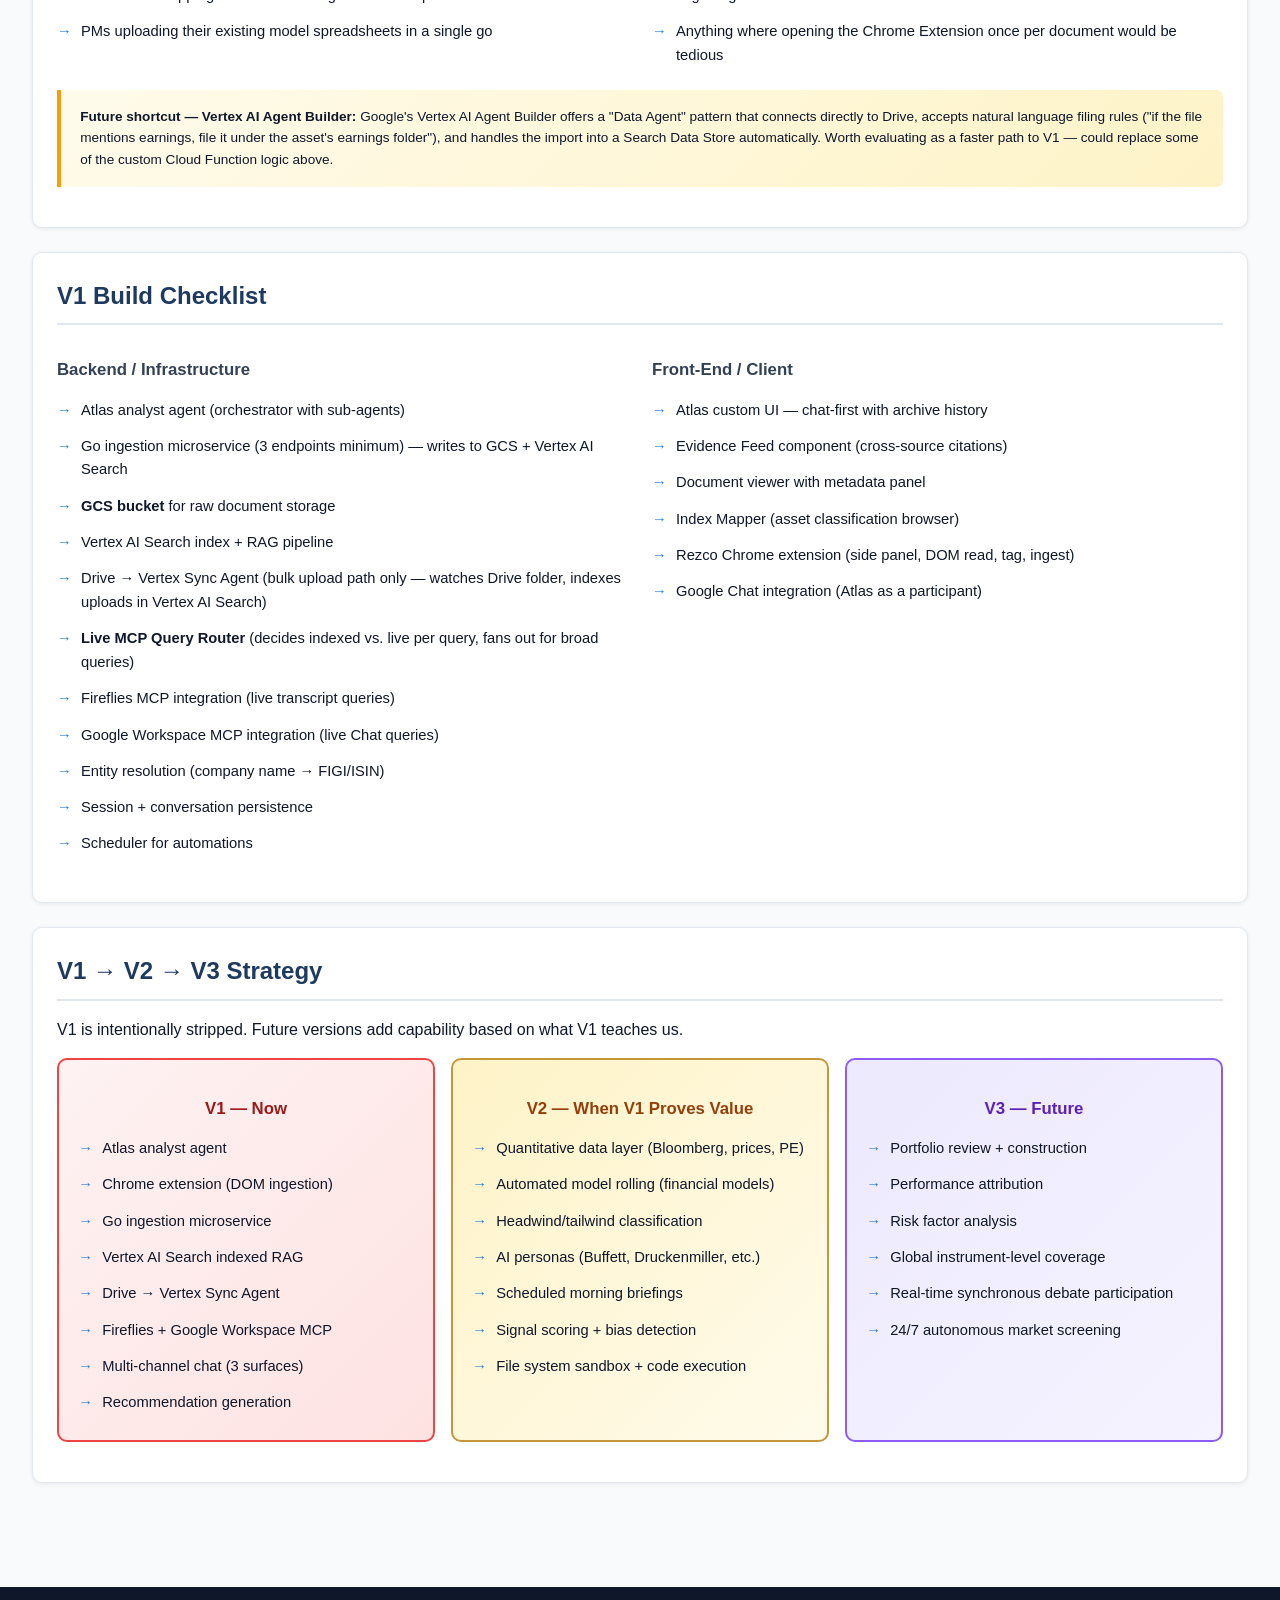
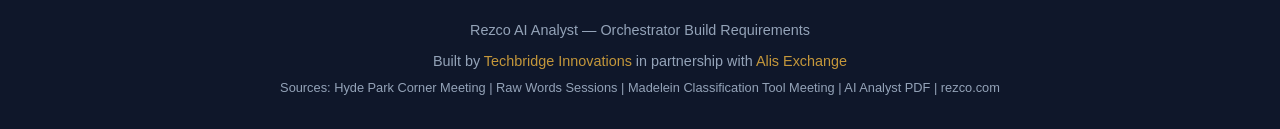
==== commit 0f21908a: "Reformat index.html with Prettier (no content changes) IDE auto-formatted the recently-added Drive S" ====
--- a/index.html
+++ b/index.html
@@ -1467,9 +1467,7 @@
                   <li>Extension reads DOM (email / webpage / PDF)</li>
                   <li>First-pass tag extraction (companies, themes)</li>
                   <li>POST → Go Ingestion Microservice</li>
-                  <li>
-                    <strong>→ GCS bucket</strong> (raw document storage)
-                  </li>
+                  <li><strong>→ GCS bucket</strong> (raw document storage)</li>
                   <li>
                     <strong>→ Vertex AI Search</strong> (immediate indexing)
                   </li>
@@ -1487,26 +1485,24 @@
               >
                 <h4>② 📁 Drive Sync Reasoning Agent (Bulk Upload Only)</h4>
                 <p>
-                  Used <strong>only when PMs want to upload many documents
-                  at once</strong>. A Gemini-powered reasoning agent
-                  watches a Drive folder, classifies each new file by
-                  Rezco asset and document type, files it into the right
-                  GCS bucket subfolder, and indexes it in Vertex AI Search
-                  with rich metadata labels.
+                  Used
+                  <strong
+                    >only when PMs want to upload many documents at once</strong
+                  >. A Gemini-powered reasoning agent watches a Drive folder,
+                  classifies each new file by Rezco asset and document type,
+                  files it into the right GCS bucket subfolder, and indexes it
+                  in Vertex AI Search with rich metadata labels.
                 </p>
                 <ul>
                   <li>PM (or junior staff) drops N files in Drive folder</li>
                   <li>Eventarc triggers a Cloud Function on each new file</li>
-                  <li>
-                    Gemini classifies → asset, sector, doc type, year
-                  </li>
+                  <li>Gemini classifies → asset, sector, doc type, year</li>
                   <li>
                     Smart-renamed and filed into
                     <strong>GCS bucket</strong> by asset
                   </li>
                   <li>
-                    <strong>→ Vertex AI Search</strong> (with metadata
-                    labels)
+                    <strong>→ Vertex AI Search</strong> (with metadata labels)
                   </li>
                   <li>
                     Dynamically creates new asset folders for previously
@@ -1691,15 +1687,14 @@
 
           <h4 style="margin-top: 1.5rem">Atlas Query Routing</h4>
           <p style="font-size: 0.9rem; margin-bottom: 0.7rem">
-            Atlas operates in two distinct routing modes depending on the
-            shape of the question. The agent inspects the query, picks the
-            right pattern, and either calls a single source directly or fans
-            out to multiple sub-agents in parallel and synthesizes the
-            results into one answer.
+            Atlas operates in two distinct routing modes depending on the shape
+            of the question. The agent inspects the query, picks the right
+            pattern, and either calls a single source directly or fans out to
+            multiple sub-agents in parallel and synthesizes the results into one
+            answer.
           </p>
 
           <div class="grid-2" style="margin-top: 1rem">
-
             <!-- SINGLE-SOURCE ROUTING -->
             <div
               class="card"
@@ -1709,12 +1704,10 @@
                 background: linear-gradient(135deg, #ecfeff, white);
               "
             >
-              <h4 style="color: var(--rezco-blue)">
-                ① Single-Source Routing
-              </h4>
+              <h4 style="color: var(--rezco-blue)">① Single-Source Routing</h4>
               <p style="font-size: 0.85rem; margin-top: 0.4rem">
-                Question is clearly about one type of data. Atlas calls
-                exactly one source — fast, focused, no overhead.
+                Question is clearly about one type of data. Atlas calls exactly
+                one source — fast, focused, no overhead.
               </p>
               <table class="data-table" style="font-size: 0.82rem">
                 <tr>
@@ -1764,47 +1757,35 @@
                 </tr>
                 <tr>
                   <td>"Give me a full picture on Discovery right now."</td>
-                  <td>
-                    Vertex AI + Fireflies + Google Chat + Gmail
-                  </td>
+                  <td>Vertex AI + Fireflies + Google Chat + Gmail</td>
                 </tr>
                 <tr>
                   <td>
                     "Pitch me an investment idea for the SA banks sector."
                   </td>
-                  <td>
-                    Vertex AI + Fireflies + Google Chat
-                  </td>
+                  <td>Vertex AI + Fireflies + Google Chat</td>
                 </tr>
                 <tr>
                   <td>
-                    "What are we currently saying about Standard Bank
-                    across all our sources?"
+                    "What are we currently saying about Standard Bank across all
+                    our sources?"
                   </td>
-                  <td>
-                    Vertex AI + Fireflies + Google Chat + Gmail
-                  </td>
+                  <td>Vertex AI + Fireflies + Google Chat + Gmail</td>
                 </tr>
                 <tr>
-                  <td>
-                    "Summarize all our Discovery touchpoints from Q3."
-                  </td>
-                  <td>
-                    Vertex AI + Fireflies + Calendar
-                  </td>
+                  <td>"Summarize all our Discovery touchpoints from Q3."</td>
+                  <td>Vertex AI + Fireflies + Calendar</td>
                 </tr>
               </table>
             </div>
           </div>
 
           <!-- FAN-OUT VISUAL -->
-          <h4 style="margin-top: 1.5rem">
-            How Fan-Out Consolidation Works
-          </h4>
+          <h4 style="margin-top: 1.5rem">How Fan-Out Consolidation Works</h4>
           <p style="font-size: 0.85rem; margin-bottom: 0.8rem">
-            For broad questions, Atlas runs multiple sub-agents in
-            parallel, then a synthesis pass merges and de-duplicates
-            results before responding to the PM.
+            For broad questions, Atlas runs multiple sub-agents in parallel,
+            then a synthesis pass merges and de-duplicates results before
+            responding to the PM.
           </p>
 
           <div class="arch" style="padding: 1.5rem 1rem">
@@ -1832,9 +1813,7 @@
                   class="arch-box atlas"
                   style="max-width: 480px; flex: 0 1 480px"
                 >
-                  <div class="arch-box-title">
-                    ⚡ Atlas — Query Planner
-                  </div>
+                  <div class="arch-box-title">⚡ Atlas — Query Planner</div>
                   <div class="arch-box-sub">
                     Detects multi-source intent → fans out to all relevant
                     sub-agents in parallel
@@ -1885,13 +1864,11 @@
                   class="arch-box atlas"
                   style="max-width: 560px; flex: 0 1 560px"
                 >
-                  <div class="arch-box-title">
-                    🧠 Atlas — Synthesis Pass
-                  </div>
+                  <div class="arch-box-title">🧠 Atlas — Synthesis Pass</div>
                   <div class="arch-box-sub">
                     Merges results · De-duplicates · Resolves conflicts ·
-                    Weights by recency · Generates one consolidated answer
-                    with source citations marked indexed or live
+                    Weights by recency · Generates one consolidated answer with
+                    source citations marked indexed or live
                   </div>
                 </div>
               </div>
@@ -1906,13 +1883,11 @@
                   class="arch-box surface"
                   style="max-width: 560px; flex: 0 1 560px"
                 >
-                  <div class="arch-box-title">
-                    📨 Consolidated Answer to PM
-                  </div>
+                  <div class="arch-box-title">📨 Consolidated Answer to PM</div>
                   <div class="arch-box-sub">
                     "Atlas pulled from: Vertex AI Search · Fireflies MCP ·
-                    Google Chat MCP · Gmail MCP" — with inline citations
-                    showing which source each fact came from
+                    Google Chat MCP · Gmail MCP" — with inline citations showing
+                    which source each fact came from
                   </div>
                 </div>
               </div>
@@ -1920,8 +1895,8 @@
 
             <div class="arch-footer">
               Single-source routing keeps fast questions fast. Fan-out
-              consolidation gives broad questions a complete answer.
-              Atlas decides per query.
+              consolidation gives broad questions a complete answer. Atlas
+              decides per query.
             </div>
           </div>
         </div>
@@ -2044,8 +2019,8 @@
               margin-top: 0.3rem;
             "
           >
-            Drive is bypassed entirely on this path. Documents land in GCS
-            and are indexed in Vertex AI Search in the same request.
+            Drive is bypassed entirely on this path. Documents land in GCS and
+            are indexed in Vertex AI Search in the same request.
           </p>
         </div>
 
@@ -2056,8 +2031,8 @@
             A single-purpose Go service that receives DOM payloads from the
             Chrome extension, normalizes them, writes the raw document to a
             <strong>GCS bucket</strong>, and pushes the parsed text into
-            <strong>Vertex AI Search</strong> for indexing. Drive is not in
-            this path. Stateless, horizontally scalable.
+            <strong>Vertex AI Search</strong> for indexing. Drive is not in this
+            path. Stateless, horizontally scalable.
           </p>
           <table class="data-table">
             <tr>
@@ -2069,25 +2044,25 @@
               <td><code>POST /ingest/text</code></td>
               <td>Receives extracted text from DOM (web pages, emails)</td>
               <td>
-                Tags entities, embeds, writes a text artifact to GCS, indexes
-                in Vertex AI Search, returns ingestion ID
+                Tags entities, embeds, writes a text artifact to GCS, indexes in
+                Vertex AI Search, returns ingestion ID
               </td>
             </tr>
             <tr>
               <td><code>POST /ingest/document</code></td>
               <td>Receives full PDF/document binary</td>
               <td>
-                Writes the raw binary to the GCS bucket, parses + extracts
-                text and metadata, indexes in Vertex AI Search with a
-                signed-URL pointer back to GCS
+                Writes the raw binary to the GCS bucket, parses + extracts text
+                and metadata, indexes in Vertex AI Search with a signed-URL
+                pointer back to GCS
               </td>
             </tr>
             <tr>
               <td><code>POST /ingest/clip</code></td>
               <td>Receives a partial selection from a page</td>
               <td>
-                Stores as a quote/note in GCS linked to the source URL,
-                indexes for later retrieval
+                Stores as a quote/note in GCS linked to the source URL, indexes
+                for later retrieval
               </td>
             </tr>
             <tr>
@@ -2111,10 +2086,10 @@
           <h2>Atlas Data Sources — Indexed vs. Live</h2>
           <p style="margin-bottom: 1rem">
             Atlas has two distinct paths to data: ingested content lives in a
-            GCS bucket and is indexed in Vertex AI Search; meetings and chat
-            are queried live via MCP every time a PM asks. The Chrome
-            Extension is the primary ingestion path; the Drive Sync Agent is
-            a secondary path used only for bulk uploads.
+            GCS bucket and is indexed in Vertex AI Search; meetings and chat are
+            queried live via MCP every time a PM asks. The Chrome Extension is
+            the primary ingestion path; the Drive Sync Agent is a secondary path
+            used only for bulk uploads.
           </p>
           <div class="grid-3">
             <div
@@ -2225,26 +2200,23 @@
               documents at once.</strong
             >
             The Chrome Extension is the primary, default path — and it goes
-            directly to GCS + Vertex AI Search without touching Drive. The
-            Drive sync path is a true <strong>reasoning agent</strong>, not a
-            naive file watcher: it uses Gemini to look at each new document,
+            directly to GCS + Vertex AI Search without touching Drive. The Drive
+            sync path is a true <strong>reasoning agent</strong>, not a naive
+            file watcher: it uses Gemini to look at each new document,
             understand what it's about, decide where it belongs in the GCS
             bucket structure (organized by Rezco asset, sector, and document
             type), rename it sensibly, and index it in Vertex AI Search with
-            rich metadata. If it sees an asset that doesn't exist in the
-            bucket yet, it creates a new subfolder for it on the fly.
+            rich metadata. If it sees an asset that doesn't exist in the bucket
+            yet, it creates a new subfolder for it on the fly.
           </p>
-          <div
-            class="info-box"
-            style="margin: 0.8rem 0; font-size: 0.85rem"
-          >
+          <div class="info-box" style="margin: 0.8rem 0; font-size: 0.85rem">
             <strong>Two ingestion paths, one index:</strong> the Chrome
             Extension path (primary, single-document, in-the-moment) writes
-            directly to GCS + Vertex AI Search. The Drive sync path (bulk,
-            many documents at once, agentic filing) is for moments when a PM
-            has a folder of files they want intelligently sorted and
-            indexed in one go. Both paths land in the same Vertex AI Search
-            index, so Atlas queries find everything.
+            directly to GCS + Vertex AI Search. The Drive sync path (bulk, many
+            documents at once, agentic filing) is for moments when a PM has a
+            folder of files they want intelligently sorted and indexed in one
+            go. Both paths land in the same Vertex AI Search index, so Atlas
+            queries find everything.
           </div>
 
           <h3>The Agentic Filing Workflow</h3>
@@ -2263,20 +2235,21 @@
               <td><strong>1. Trigger</strong></td>
               <td>
                 A PM drags and drops a file (or a batch of files) into the
-                watched Google Drive folder. An Apps Script or Eventarc
-                trigger fires immediately on the new file event.
+                watched Google Drive folder. An Apps Script or Eventarc trigger
+                fires immediately on the new file event.
               </td>
             </tr>
             <tr>
               <td><strong>2. Reasoning (Brain)</strong></td>
               <td>
-                A Cloud Function sends the document's filename and a snippet
-                of its parsed text to a Gemini model. The prompt asks Gemini
-                to identify: <em>which Rezco asset does this belong to</em>
-                (FIGI/ISIN if resolvable), <em>what sector / theme</em>,
-                <em>what document type</em> (earnings presentation,
-                sell-side report, management meeting note, value grid,
-                model, transcript, IR pack, etc.), and <em>what date</em>
+                A Cloud Function sends the document's filename and a snippet of
+                its parsed text to a Gemini model. The prompt asks Gemini to
+                identify:
+                <em>which Rezco asset does this belong to</em> (FIGI/ISIN if
+                resolvable), <em>what sector / theme</em>,
+                <em>what document type</em> (earnings presentation, sell-side
+                report, management meeting note, value grid, model, transcript,
+                IR pack, etc.), and <em>what date</em>
                 the document represents. Gemini returns a structured JSON
                 classification.
               </td>
@@ -2284,12 +2257,11 @@
             <tr>
               <td><strong>3. Smart Renaming</strong></td>
               <td>
-                Messy filenames are rewritten into consistent Rezco
-                conventions before they hit the bucket. Example:
+                Messy filenames are rewritten into consistent Rezco conventions
+                before they hit the bucket. Example:
+                <code style="font-size: 0.78rem">scan_final_v3.pdf</code>
+                →
                 <code style="font-size: 0.78rem"
-                  >scan_final_v3.pdf</code
-                >
-                → <code style="font-size: 0.78rem"
                   >2026_Q1_Discovery_Earnings_Call_Transcript.pdf</code
                 >.
               </td>
@@ -2297,24 +2269,24 @@
             <tr>
               <td><strong>4. Filing (GCS Bucket)</strong></td>
               <td>
-                The Cloud Function uploads the file to the GCS bucket under
-                the resolved path. Bucket layout is organized by Rezco
-                context — see the "Rezco GCS Bucket Layout" example below.
-                If the agent sees a new asset that doesn't have a folder yet
-                (e.g., a previously uncovered company), it
+                The Cloud Function uploads the file to the GCS bucket under the
+                resolved path. Bucket layout is organized by Rezco context — see
+                the "Rezco GCS Bucket Layout" example below. If the agent sees a
+                new asset that doesn't have a folder yet (e.g., a previously
+                uncovered company), it
                 <strong>creates a new subfolder dynamically</strong>.
               </td>
             </tr>
             <tr>
               <td><strong>5. Contextual Indexing</strong></td>
               <td>
-                The agent calls the Vertex AI Search API to import the new
-                file from its GCS path. It attaches the structured metadata
-                from step 2 as <strong>document labels</strong>: asset FIGI,
-                ISIN, ticker, sector, theme, document type, year, source.
-                This makes Atlas queries dramatically more powerful — Atlas
-                can filter by "all 2026 sell-side reports on SA banks" or
-                "every earnings transcript for Discovery."
+                The agent calls the Vertex AI Search API to import the new file
+                from its GCS path. It attaches the structured metadata from step
+                2 as <strong>document labels</strong>: asset FIGI, ISIN, ticker,
+                sector, theme, document type, year, source. This makes Atlas
+                queries dramatically more powerful — Atlas can filter by "all
+                2026 sell-side reports on SA banks" or "every earnings
+                transcript for Discovery."
               </td>
             </tr>
             <tr>
@@ -2323,19 +2295,19 @@
                 The agent logs every filing decision (source file → resolved
                 asset → final GCS path → Vertex AI document ID) to an audit
                 table. Low-confidence classifications surface to a PM review
-                queue so the agent can be corrected, and the correction is
-                fed back as a learning signal.
+                queue so the agent can be corrected, and the correction is fed
+                back as a learning signal.
               </td>
             </tr>
           </table>
 
           <h3 style="margin-top: 1.5rem">Rezco GCS Bucket Layout</h3>
           <p style="font-size: 0.9rem; margin-bottom: 0.7rem">
-            The bucket is organized around Rezco's investment context —
-            assets first, then sectors, then themes, then macro. Both
-            ingestion paths (Chrome Extension and Drive Sync) write into the
-            same structure. The agent decides which subfolder a new document
-            belongs in based on Gemini's classification.
+            The bucket is organized around Rezco's investment context — assets
+            first, then sectors, then themes, then macro. Both ingestion paths
+            (Chrome Extension and Drive Sync) write into the same structure. The
+            agent decides which subfolder a new document belongs in based on
+            Gemini's classification.
           </p>
 
           <div class="grid-2">
@@ -2345,7 +2317,7 @@
                 border: 1px solid var(--rezco-accent);
                 border-radius: 8px;
                 padding: 1rem;
-                font-family: 'Courier New', monospace;
+                font-family: &quot;Courier New&quot;, monospace;
                 font-size: 0.78rem;
                 line-height: 1.6;
               "
@@ -2356,7 +2328,12 @@
               <div style="margin-left: 0.8rem">
                 <div>📁 <strong>assets/</strong></div>
                 <div style="margin-left: 1.4rem">
-                  <div>📁 discovery-holdings/ <span style="color: var(--gray-600)">(FIGI: BBG000PRJBN3)</span></div>
+                  <div>
+                    📁 discovery-holdings/
+                    <span style="color: var(--gray-600)"
+                      >(FIGI: BBG000PRJBN3)</span
+                    >
+                  </div>
                   <div style="margin-left: 1.2rem">
                     📁 earnings/<br />
                     📁 sell-side/<br />
@@ -2365,10 +2342,25 @@
                     📁 news-clips/<br />
                     📁 models/
                   </div>
-                  <div>📁 firstrand/ <span style="color: var(--gray-600)">(FIGI: BBG000BTBT49)</span></div>
-                  <div>📁 standard-bank-group/ <span style="color: var(--gray-600)">(FIGI: BBG000BC8K69)</span></div>
+                  <div>
+                    📁 firstrand/
+                    <span style="color: var(--gray-600)"
+                      >(FIGI: BBG000BTBT49)</span
+                    >
+                  </div>
+                  <div>
+                    📁 standard-bank-group/
+                    <span style="color: var(--gray-600)"
+                      >(FIGI: BBG000BC8K69)</span
+                    >
+                  </div>
                   <div>📁 mr-price/</div>
-                  <div>📁 capitec/ <span style="color: var(--success-green)">⚡ created by agent</span></div>
+                  <div>
+                    📁 capitec/
+                    <span style="color: var(--success-green)"
+                      >⚡ created by agent</span
+                    >
+                  </div>
                   <div>📁 ...</div>
                 </div>
               </div>
@@ -2398,14 +2390,20 @@
                 </div>
               </div>
               <div style="margin-left: 0.8rem">
-                <div>📁 <strong>uncategorized/</strong> <span style="color: var(--warning-amber)">(awaiting PM review)</span></div>
+                <div>
+                  📁 <strong>uncategorized/</strong>
+                  <span style="color: var(--warning-amber)"
+                    >(awaiting PM review)</span
+                  >
+                </div>
               </div>
             </div>
 
             <div>
               <h4>How a real document flows through</h4>
               <p style="font-size: 0.85rem">
-                Junior staff drops <code style="font-size: 0.78rem"
+                Junior staff drops
+                <code style="font-size: 0.78rem"
                   >SBG_CMD_2026_FullPresentation.pdf</code
                 >
                 into the watched Drive folder.
@@ -2442,12 +2440,14 @@
                 </li>
                 <li style="margin: 0.4rem 0">
                   Imported into Vertex AI Search with labels: asset, FIGI,
-                  sector, doc_type, year — so Atlas can later filter
-                  precisely
+                  sector, doc_type, year — so Atlas can later filter precisely
                 </li>
                 <li style="margin: 0.4rem 0">
-                  Atlas can immediately answer: <em>"What did Standard Bank
-                    say at their 2026 CMD about African expansion?"</em>
+                  Atlas can immediately answer:
+                  <em
+                    >"What did Standard Bank say at their 2026 CMD about African
+                    expansion?"</em
+                  >
                   with a grounded citation
                 </li>
               </ol>
@@ -2456,11 +2456,9 @@
                 style="margin-top: 0.8rem; font-size: 0.82rem"
               >
                 <strong>Dynamic asset creation:</strong> if a PM uploads
-                "Capitec Q1 results" and Capitec doesn't yet have a folder,
-                the agent recognizes it as a new SA bank and creates
-                <code style="font-size: 0.72rem"
-                  >assets/capitec/earnings/</code
-                >
+                "Capitec Q1 results" and Capitec doesn't yet have a folder, the
+                agent recognizes it as a new SA bank and creates
+                <code style="font-size: 0.72rem">assets/capitec/earnings/</code>
                 on the fly — no pre-programming required.
               </div>
             </div>
@@ -2468,63 +2466,43 @@
 
           <h3 style="margin-top: 1.5rem">Why an Agent, Not a Script</h3>
           <div class="grid-3">
-            <div
-              class="info-box"
-              style="margin: 0; font-size: 0.85rem"
-            >
+            <div class="info-box" style="margin: 0; font-size: 0.85rem">
               <strong>Dynamic Asset Coverage</strong><br />
-              When the agent sees a company that has no folder yet, it
-              creates one. No need to pre-program every share Rezco might
-              ever look at — the agent adapts to whatever PMs decide to
-              research.
-            </div>
-            <div
-              class="info-box"
-              style="margin: 0; font-size: 0.85rem"
-            >
+              When the agent sees a company that has no folder yet, it creates
+              one. No need to pre-program every share Rezco might ever look at —
+              the agent adapts to whatever PMs decide to research.
+            </div>
+            <div class="info-box" style="margin: 0; font-size: 0.85rem">
               <strong>Smart Renaming</strong><br />
               Messy filenames (<code style="font-size: 0.72rem"
                 >scan_final_v3.pdf</code
-              >) get rewritten into consistent Rezco conventions
-              (<code style="font-size: 0.72rem"
+              >) get rewritten into consistent Rezco conventions (<code
+                style="font-size: 0.72rem"
                 >2026_Q1_Discovery_EarningsCall.pdf</code
               >) so the bucket stays clean and human-browsable.
             </div>
-            <div
-              class="info-box"
-              style="margin: 0; font-size: 0.85rem"
-            >
+            <div class="info-box" style="margin: 0; font-size: 0.85rem">
               <strong>Contextual Metadata for Indexing</strong><br />
-              The agent attaches structured labels (asset FIGI, sector,
-              doc type, year) when it imports the file into Vertex AI
-              Search. Atlas can then filter precisely: "all 2026 sell-side
-              reports on SA banks" — not just keyword search.
-            </div>
-            <div
-              class="info-box"
-              style="margin: 0; font-size: 0.85rem"
-            >
+              The agent attaches structured labels (asset FIGI, sector, doc
+              type, year) when it imports the file into Vertex AI Search. Atlas
+              can then filter precisely: "all 2026 sell-side reports on SA
+              banks" — not just keyword search.
+            </div>
+            <div class="info-box" style="margin: 0; font-size: 0.85rem">
               <strong>Confidence-Aware Routing</strong><br />
-              When Gemini is unsure (e.g., a generic news article that
-              could fit multiple themes), the file lands in
+              When Gemini is unsure (e.g., a generic news article that could fit
+              multiple themes), the file lands in
               <code style="font-size: 0.72rem">uncategorized/</code> and
               surfaces to a PM review queue rather than getting silently
               misfiled.
             </div>
-            <div
-              class="info-box"
-              style="margin: 0; font-size: 0.85rem"
-            >
+            <div class="info-box" style="margin: 0; font-size: 0.85rem">
               <strong>Learning from PM Corrections</strong><br />
               When a PM corrects a filing decision in the review queue, the
-              correction is fed back as a few-shot example for the next
-              run, so the agent gets smarter about Rezco's specific
-              taxonomy over time.
-            </div>
-            <div
-              class="info-box"
-              style="margin: 0; font-size: 0.85rem"
-            >
+              correction is fed back as a few-shot example for the next run, so
+              the agent gets smarter about Rezco's specific taxonomy over time.
+            </div>
+            <div class="info-box" style="margin: 0; font-size: 0.85rem">
               <strong>Single Index, Two Paths</strong><br />
               Same Vertex AI Search index as the Chrome Extension path. PMs
               never need to think about "where did this come from" — Atlas
@@ -2536,194 +2514,42 @@
           <div class="grid-2">
             <ul class="feature-list">
               <li>
-                Bulk historical backfill — "here are 200 sell-side reports
-                from the last 2 years, get them indexed"
+                Bulk historical backfill — "here are 200 sell-side reports from
+                the last 2 years, get them indexed"
               </li>
               <li>
-                Junior staff dropping a batch of earnings call transcripts
-                from a results week
+                Junior staff dropping a batch of earnings call transcripts from
+                a results week
               </li>
               <li>
-                PMs uploading their existing model spreadsheets in a single
-                go
+                PMs uploading their existing model spreadsheets in a single go
               </li>
             </ul>
             <ul class="feature-list">
               <li>
-                Annual report season — drop the year's annual reports for
-                every covered name and let the agent file them
+                Annual report season — drop the year's annual reports for every
+                covered name and let the agent file them
               </li>
               <li>
                 Migrating documents from an old shared drive into the new
                 Atlas-indexed bucket
               </li>
               <li>
-                Anything where opening the Chrome Extension once per
-                document would be tedious
+                Anything where opening the Chrome Extension once per document
+                would be tedious
               </li>
             </ul>
           </div>
 
-          <div
-            class="warning-box"
-            style="margin-top: 1rem; font-size: 0.85rem"
-          >
+          <div class="warning-box" style="margin-top: 1rem; font-size: 0.85rem">
             <strong>Future shortcut — Vertex AI Agent Builder:</strong>
-            Google's Vertex AI Agent Builder offers a "Data Agent" pattern
-            that connects directly to Drive, accepts natural language
-            filing rules ("if the file mentions earnings, file it under
-            the asset's earnings folder"), and handles the import into a
-            Search Data Store automatically. Worth evaluating as a faster
-            path to V1 — could replace some of the custom Cloud Function
-            logic above.
-          </div>
-        </div>
-
-        <!-- MULTI-CHANNEL ENGAGEMENT -->
-        <div class="card card-green">
-          <h2>Multi-Channel Engagement</h2>
-          <p>
-            One agent, multiple surfaces. PMs talk to Atlas wherever they
-            already are. Same memory, same context, same answers.
-          </p>
-          <table class="data-table">
-            <tr>
-              <th>Channel</th>
-              <th>Use Case</th>
-              <th>Implementation</th>
-            </tr>
-            <tr>
-              <td><strong>Google Chat</strong></td>
-              <td>
-                PMs ask Atlas questions inside their existing chat tool — no new
-                app to open
-              </td>
-              <td>
-                Google Workspace MCP integration; Atlas appears as a chat
-                participant
-              </td>
-            </tr>
-            <tr>
-              <td><strong>Atlas Custom UI</strong></td>
-              <td>
-                Full-featured Rezco-branded interface with conversation
-                threading, archive history, evidence feed
-              </td>
-              <td>Web app (see prototype gallery above)</td>
-            </tr>
-            <tr>
-              <td><strong>Chrome Extension Side Panel</strong></td>
-              <td>
-                In-context Q&A while reading a page — "what does Atlas think
-                about this?"
-              </td>
-              <td>
-                Side panel hosts a mini-chat tied to the current page context
-              </td>
-            </tr>
-            <tr>
-              <td><strong>Scheduled Automations</strong></td>
-              <td>"Daily market update", "Weekly position health check"</td>
-              <td>
-                Background agent runs on cron, posts results to Google Chat
-              </td>
-            </tr>
-          </table>
-        </div>
-
-        <!-- KEY DECISIONS -->
-        <div class="card card-red">
-          <h2>V1 Key Decisions & Constraints</h2>
-          <table class="data-table">
-            <tr>
-              <th>Decision</th>
-              <th>Rationale</th>
-            </tr>
-            <tr>
-              <td>Agent IS the analyst (not a tool for analysts)</td>
-              <td>
-                Per James: "An analyst is an information processing and
-                presentation machine." Build the machine, not software around
-                it.
-              </td>
-            </tr>
-            <tr>
-              <td>Aggressively strip scope</td>
-              <td>
-                Lean V1, milestone-based fee, focused on a bare-metal agent. No
-                shiny features.
-              </td>
-            </tr>
-            <tr>
-              <td>Chrome extension as primary ingestion</td>
-              <td>
-                Quickest way to ingest. PMs don't change behavior. Documents
-                go directly to a GCS bucket and Vertex AI Search — Drive is
-                bypassed entirely on this path. Bypasses sell-side portal
-                integrations too.
-              </td>
-            </tr>
-            <tr>
-              <td>GCS bucket as raw document store</td>
-              <td>
-                Every clipped or uploaded document is written to a Google
-                Cloud Storage bucket as the raw artifact, then parsed and
-                indexed in Vertex AI Search. The bucket is the source of
-                truth for the binary; Vertex AI is the search index.
-              </td>
-            </tr>
-            <tr>
-              <td>Vertex AI Search as the knowledge base</td>
-              <td>
-                Indexed RAG over all content. Grounded answers. Source
-                citations.
-              </td>
-            </tr>
-            <tr>
-              <td>Drive Sync Agent (bulk upload path only)</td>
-              <td>
-                Used only when PMs want to upload many documents at once. They
-                drop files in a designated Drive folder; the sync agent
-                detects them and pushes them into Vertex AI Search. The
-                Chrome Extension remains the primary path for everyday use.
-              </td>
-            </tr>
-            <tr>
-              <td>No quantitative feeds in V1</td>
-              <td>
-                Bloomberg/Reuters out of scope. Atlas works on qualitative
-                content only.
-              </td>
-            </tr>
-            <tr>
-              <td>Multi-channel from day one</td>
-              <td>
-                Google Chat + custom UI + extension side panel — same agent
-                everywhere.
-              </td>
-            </tr>
-            <tr>
-              <td>Chat-first interface</td>
-              <td>
-                V1 scope is "what the agent can and can't do" through chat. No
-                dashboards, no workflow managers.
-              </td>
-            </tr>
-            <tr>
-              <td>Recommendation generation in V1</td>
-              <td>
-                The agent should pitch ideas, not just retrieve information.
-                "Come pitch me an idea as a PM."
-              </td>
-            </tr>
-            <tr>
-              <td>Tool execution is the differentiator</td>
-              <td>
-                Core LLM intelligence is at par across models. Quality of tool
-                execution is what matters.
-              </td>
-            </tr>
-          </table>
+            Google's Vertex AI Agent Builder offers a "Data Agent" pattern that
+            connects directly to Drive, accepts natural language filing rules
+            ("if the file mentions earnings, file it under the asset's earnings
+            folder"), and handles the import into a Search Data Store
+            automatically. Worth evaluating as a faster path to V1 — could
+            replace some of the custom Cloud Function logic above.
+          </div>
         </div>
 
         <!-- WHAT GETS BUILT IN V1 -->
@@ -2738,9 +2564,7 @@
                   Go ingestion microservice (3 endpoints minimum) — writes to
                   GCS + Vertex AI Search
                 </li>
-                <li>
-                  <strong>GCS bucket</strong> for raw document storage
-                </li>
+                <li><strong>GCS bucket</strong> for raw document storage</li>
                 <li>Vertex AI Search index + RAG pipeline</li>
                 <li>
                   Drive → Vertex Sync Agent (bulk upload path only — watches
@@ -2751,9 +2575,7 @@
                   live per query, fans out for broad queries)
                 </li>
                 <li>Fireflies MCP integration (live transcript queries)</li>
-                <li>
-                  Google Workspace MCP integration (live Chat queries)
-                </li>
+                <li>Google Workspace MCP integration (live Chat queries)</li>
                 <li>Entity resolution (company name → FIGI/ISIN)</li>
                 <li>Session + conversation persistence</li>
                 <li>Scheduler for automations</li>
@@ -2843,55 +2665,6 @@
               </ul>
             </div>
           </div>
-        </div>
-
-        <!-- NEXT STEPS -->
-        <div class="card card-gold">
-          <h2>Next Steps</h2>
-          <table class="data-table">
-            <tr>
-              <th>Owner</th>
-              <th>Action</th>
-            </tr>
-            <tr>
-              <td><strong>Techbridge</strong></td>
-              <td>
-                Strip down V1 scope further if needed. Aggressively fight scope
-                creep when meeting with Simon and Rob.
-              </td>
-            </tr>
-            <tr>
-              <td><strong>Techbridge</strong></td>
-              <td>
-                Build prototype of Rezco Chrome extension (DOM read + side panel
-                + tag + ingest).
-              </td>
-            </tr>
-            <tr>
-              <td><strong>Techbridge</strong></td>
-              <td>
-                Build Go ingestion microservice (3 endpoints, Vertex AI Search
-                integration).
-              </td>
-            </tr>
-            <tr>
-              <td><strong>Techbridge</strong></td>
-              <td>Refine V1 cost proposal as all-in milestone-based fee.</td>
-            </tr>
-            <tr>
-              <td><strong>Mpho + Gibson</strong></td>
-              <td>
-                Walk Simon and Rob through the prototype gallery and the
-                agent-as-analyst reframe.
-              </td>
-            </tr>
-            <tr>
-              <td><strong>Simon + Rob</strong></td>
-              <td>
-                Confirm V1 scope, agree on fair price, sign off to start build.
-              </td>
-            </tr>
-          </table>
         </div>
       </div>
       <!-- ==================== TAB: OVERVIEW ==================== -->
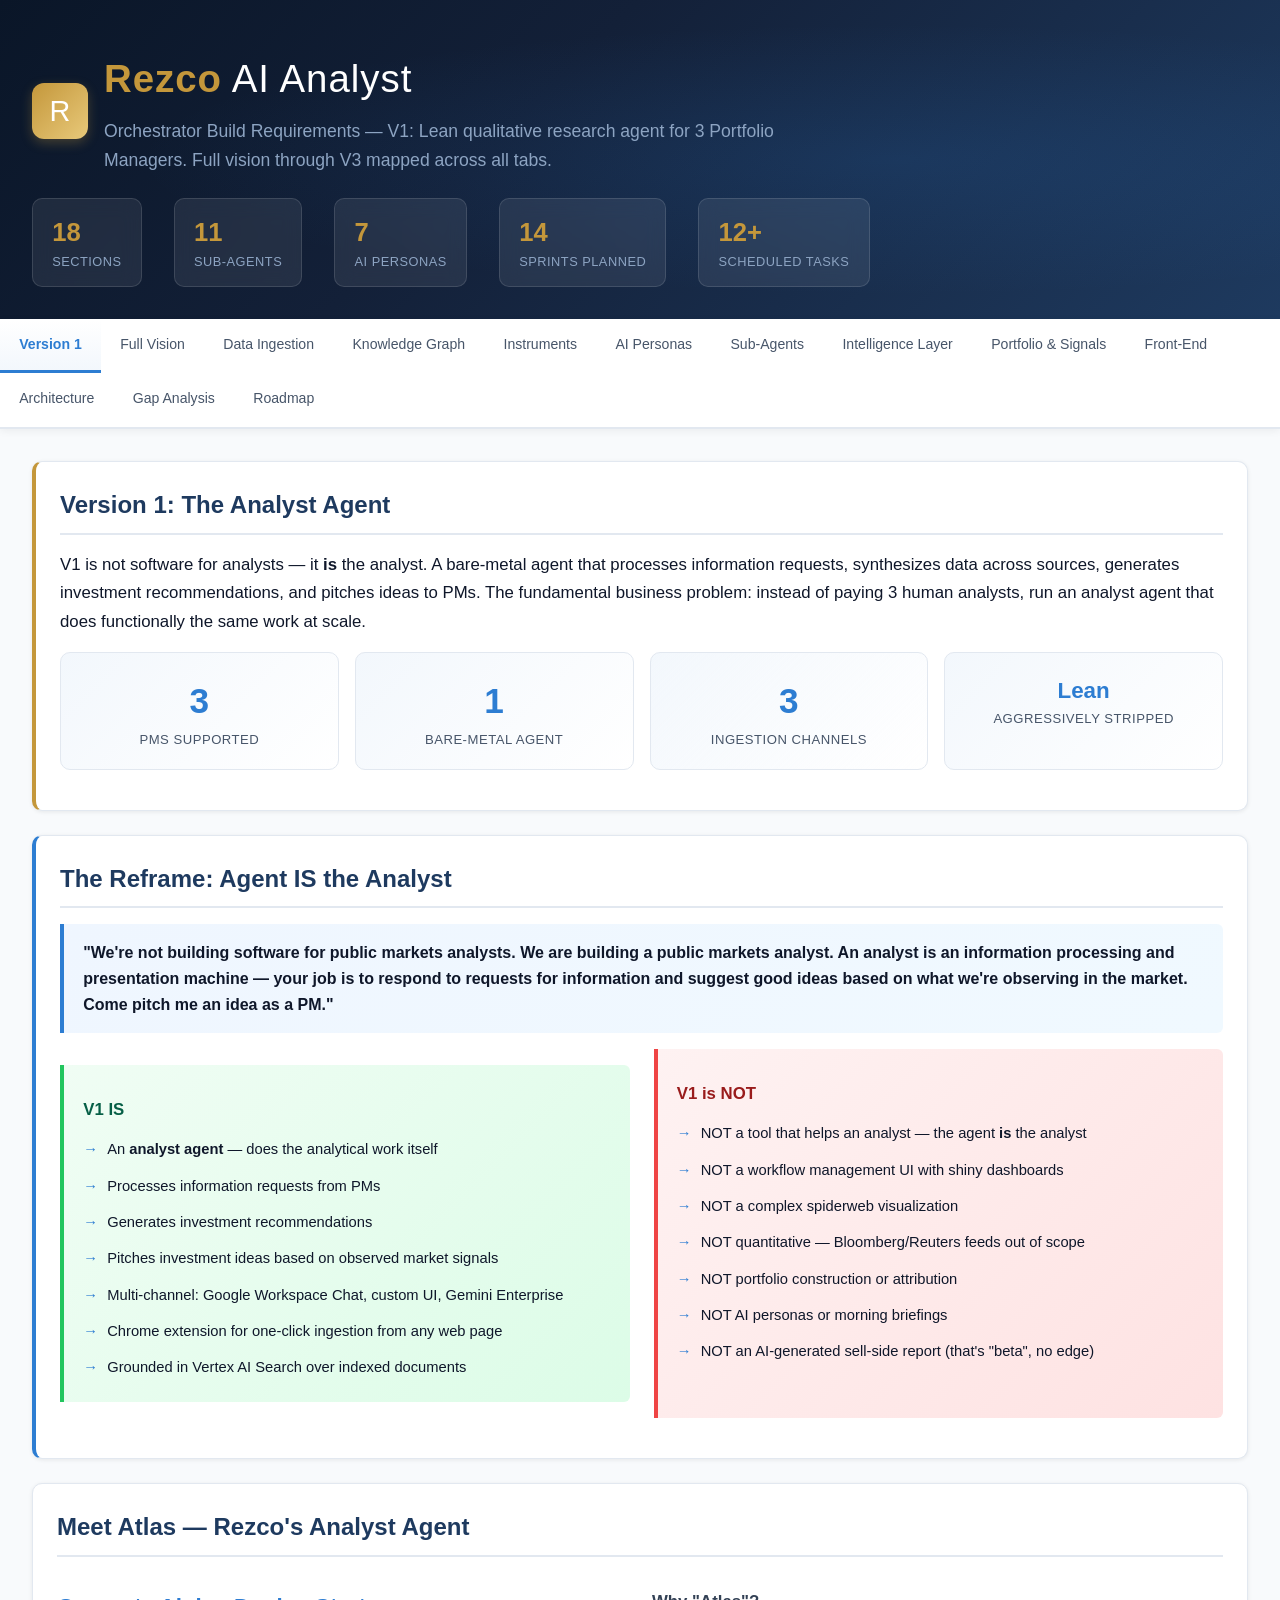
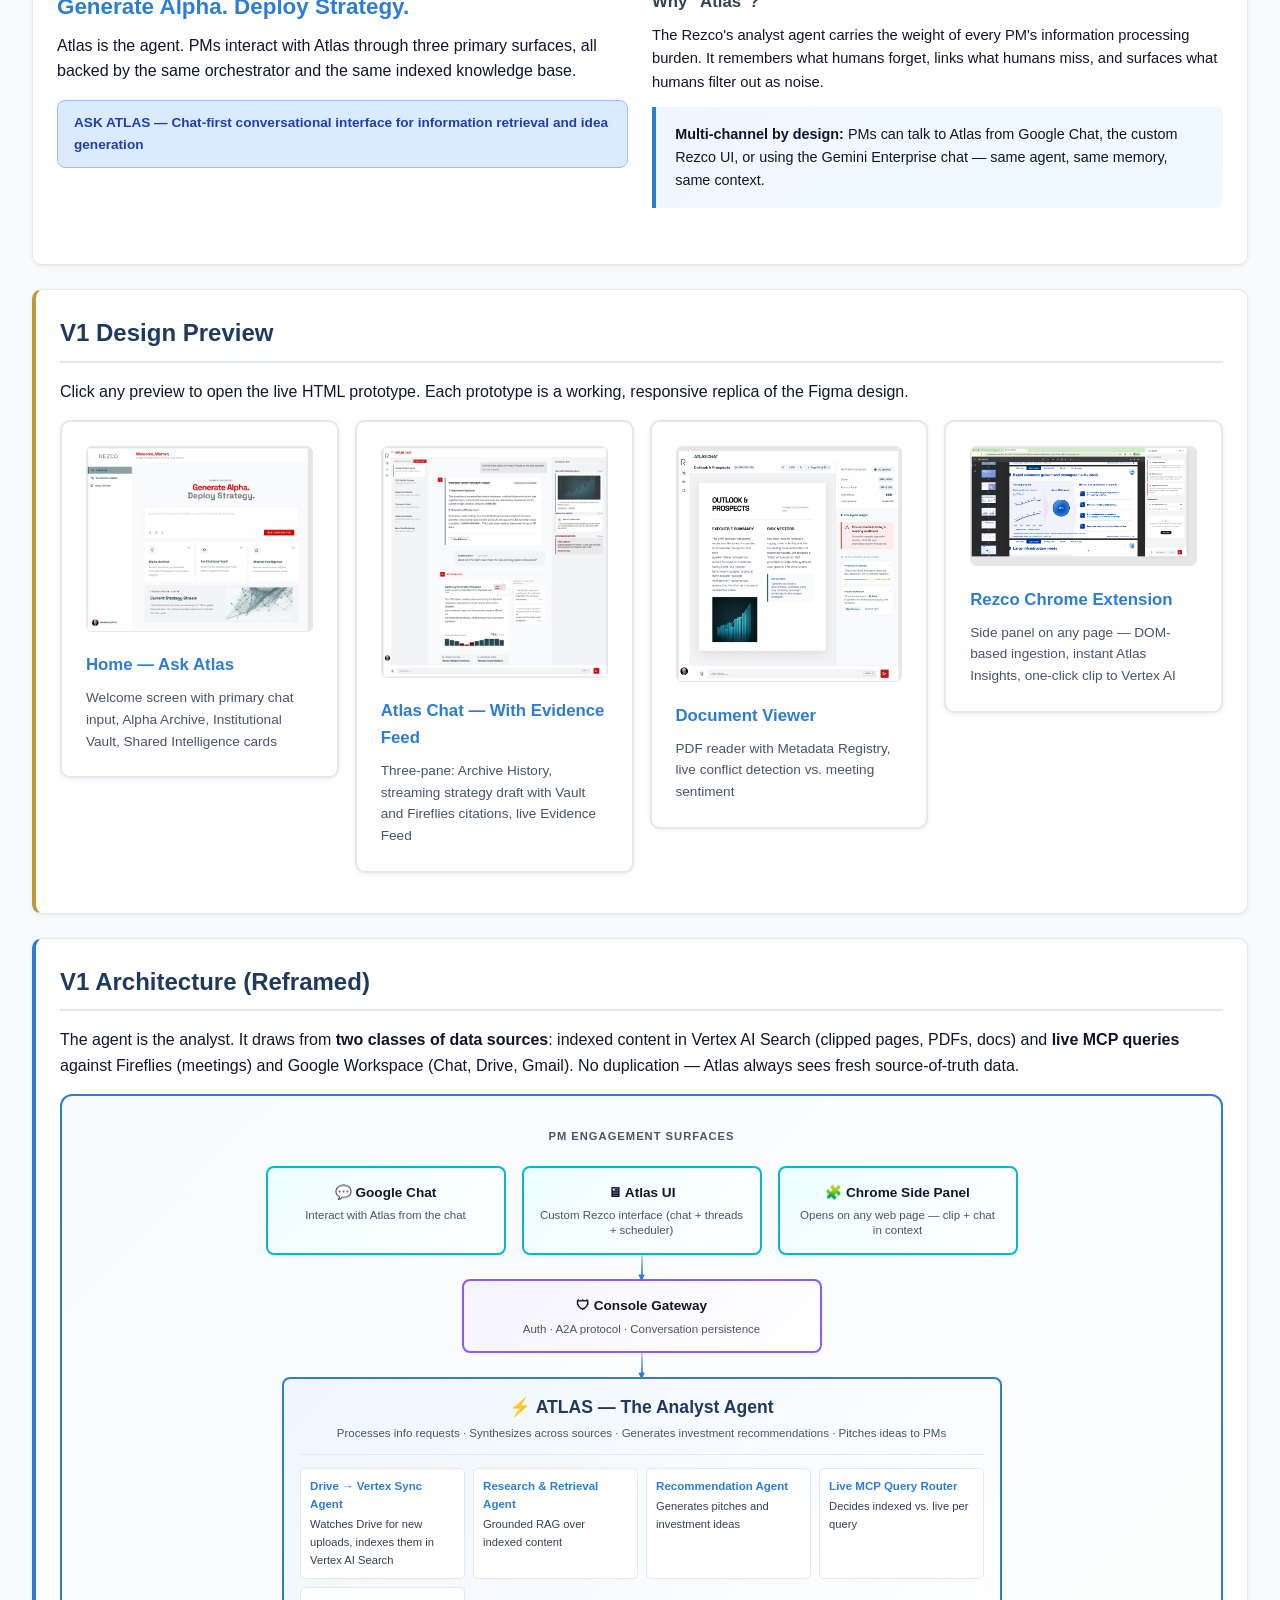
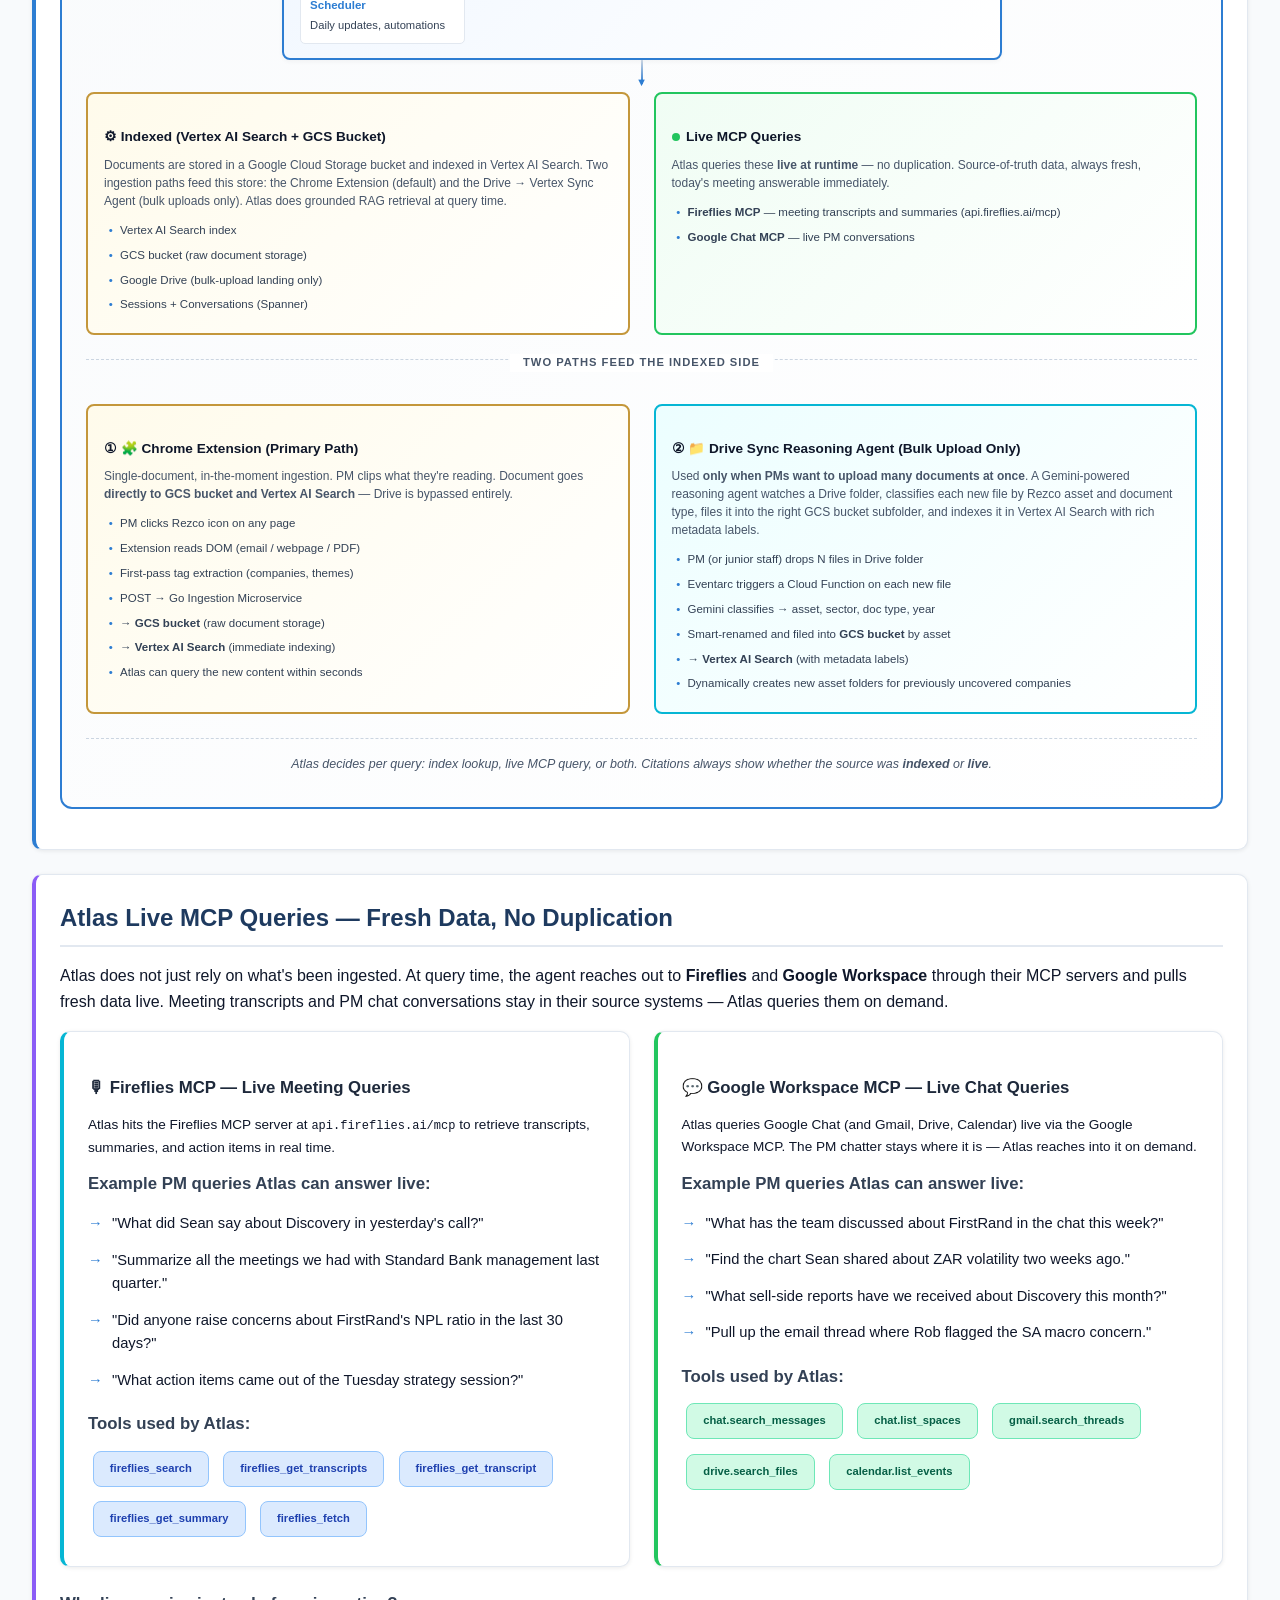
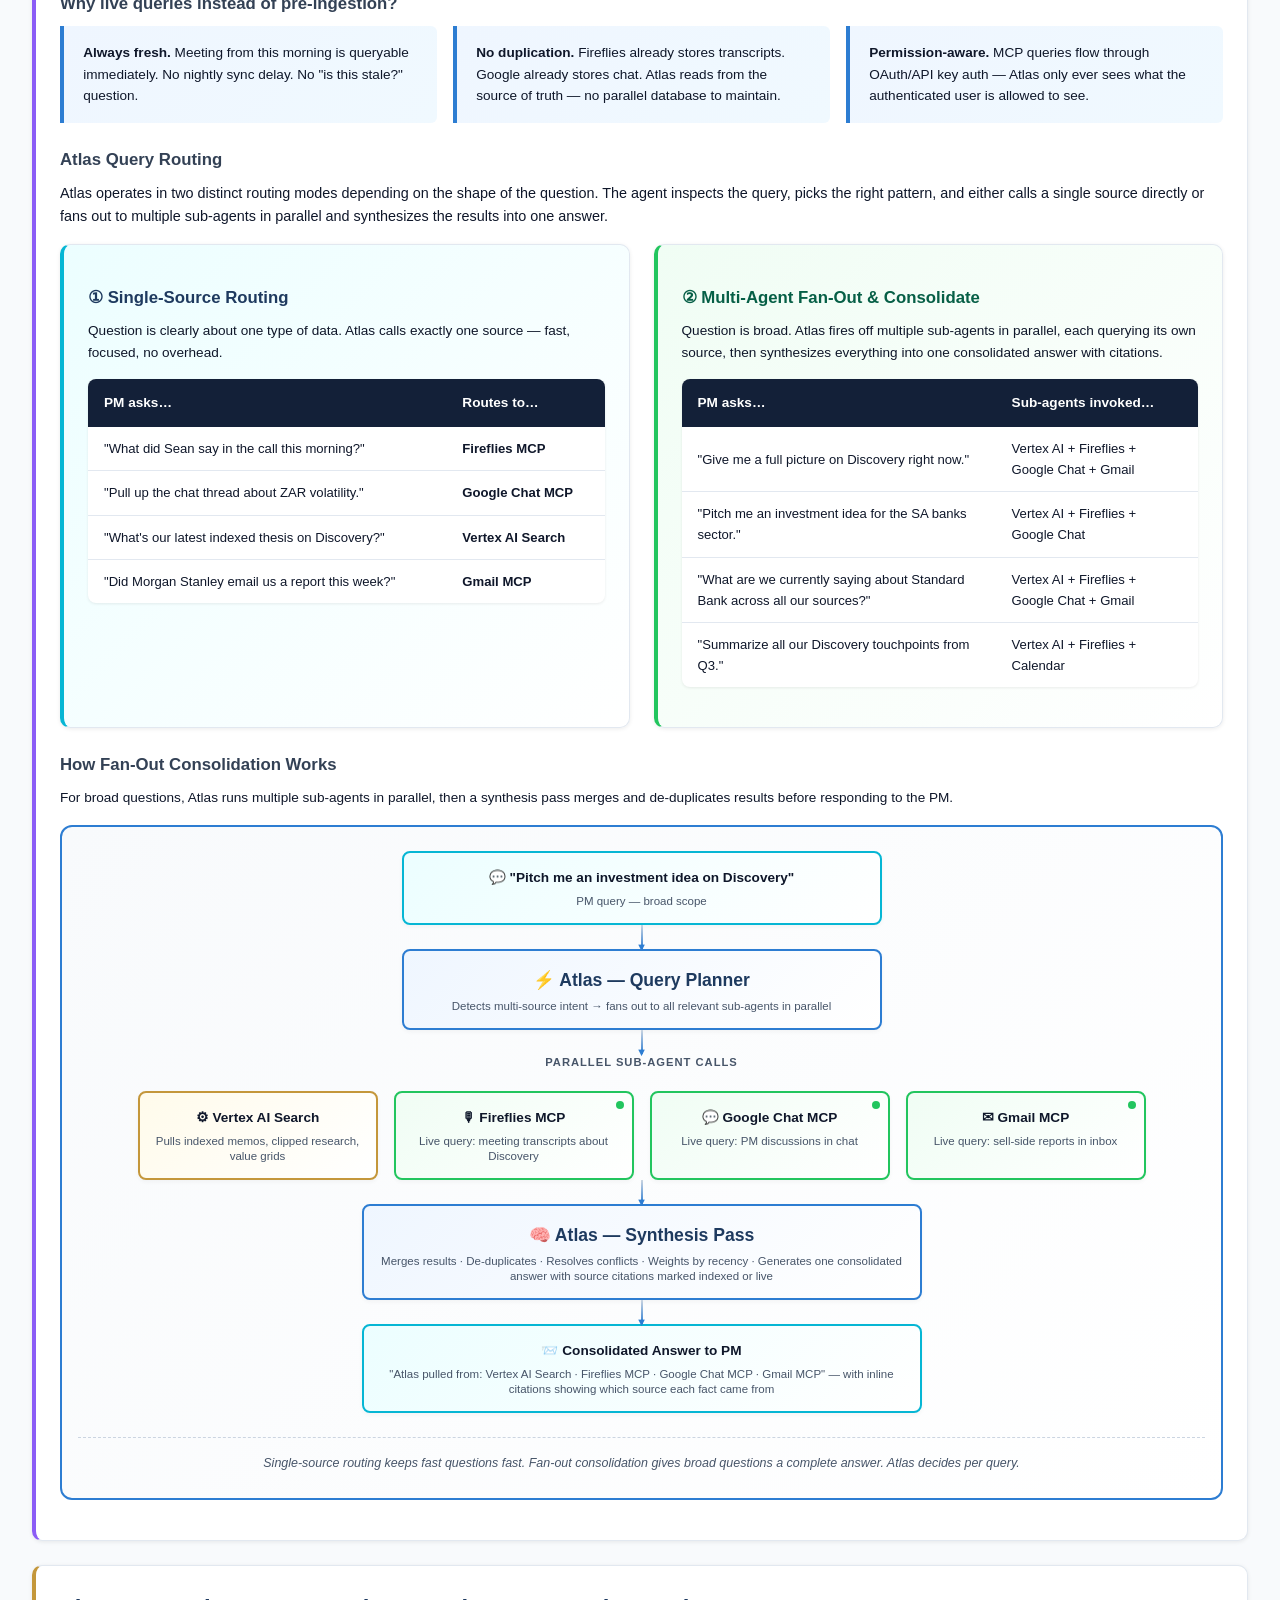
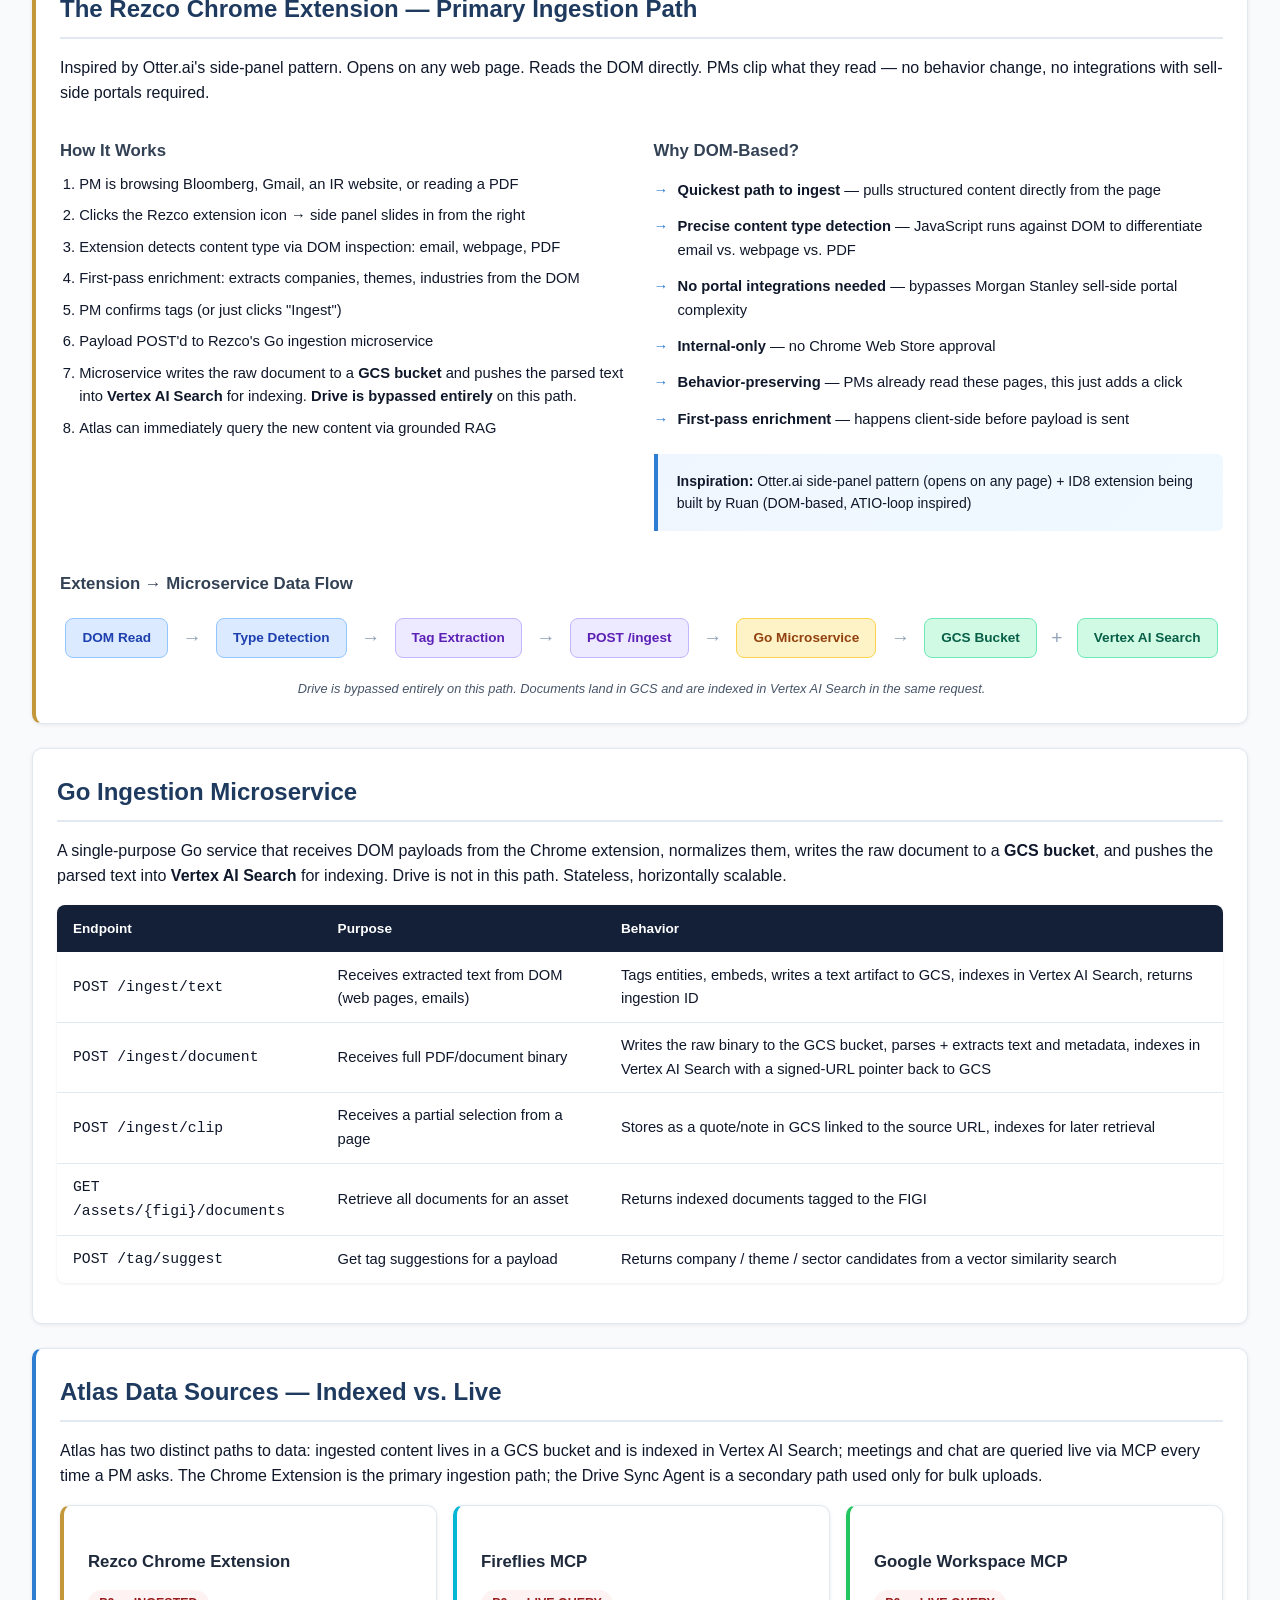
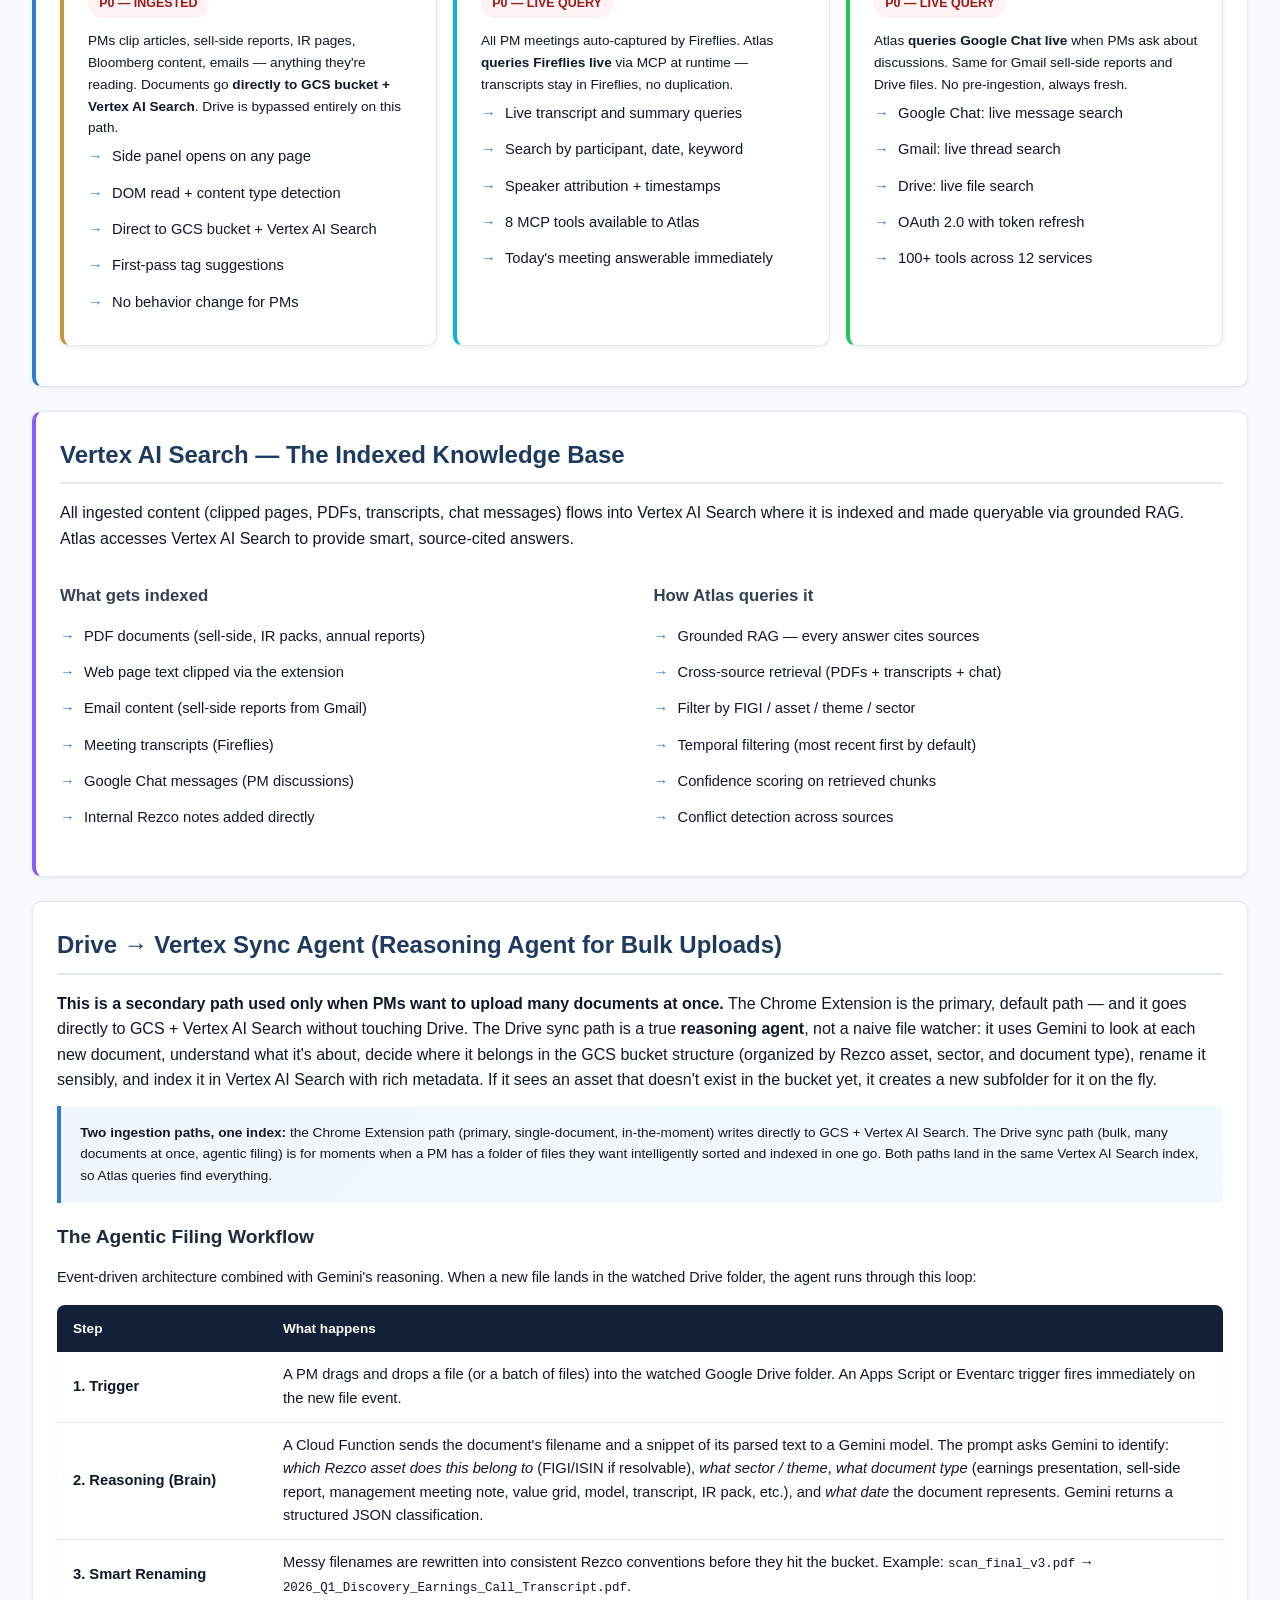
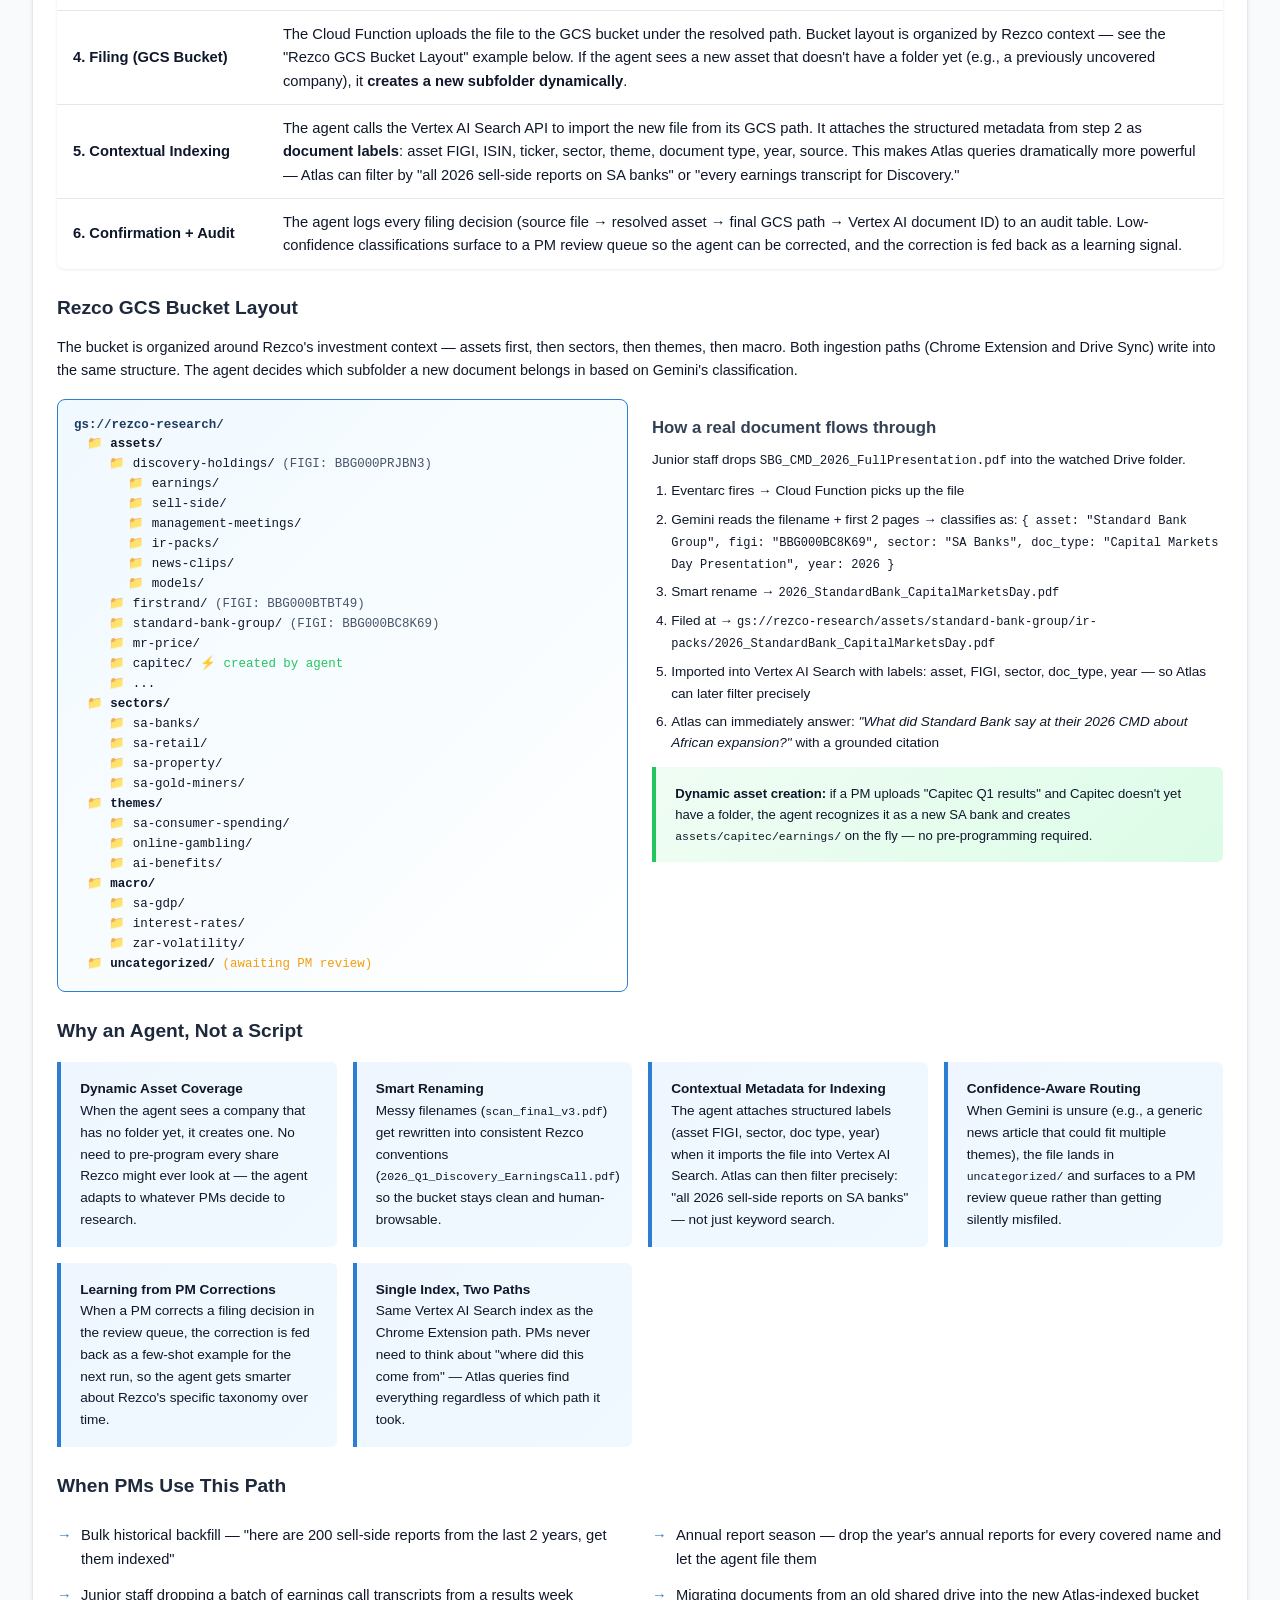
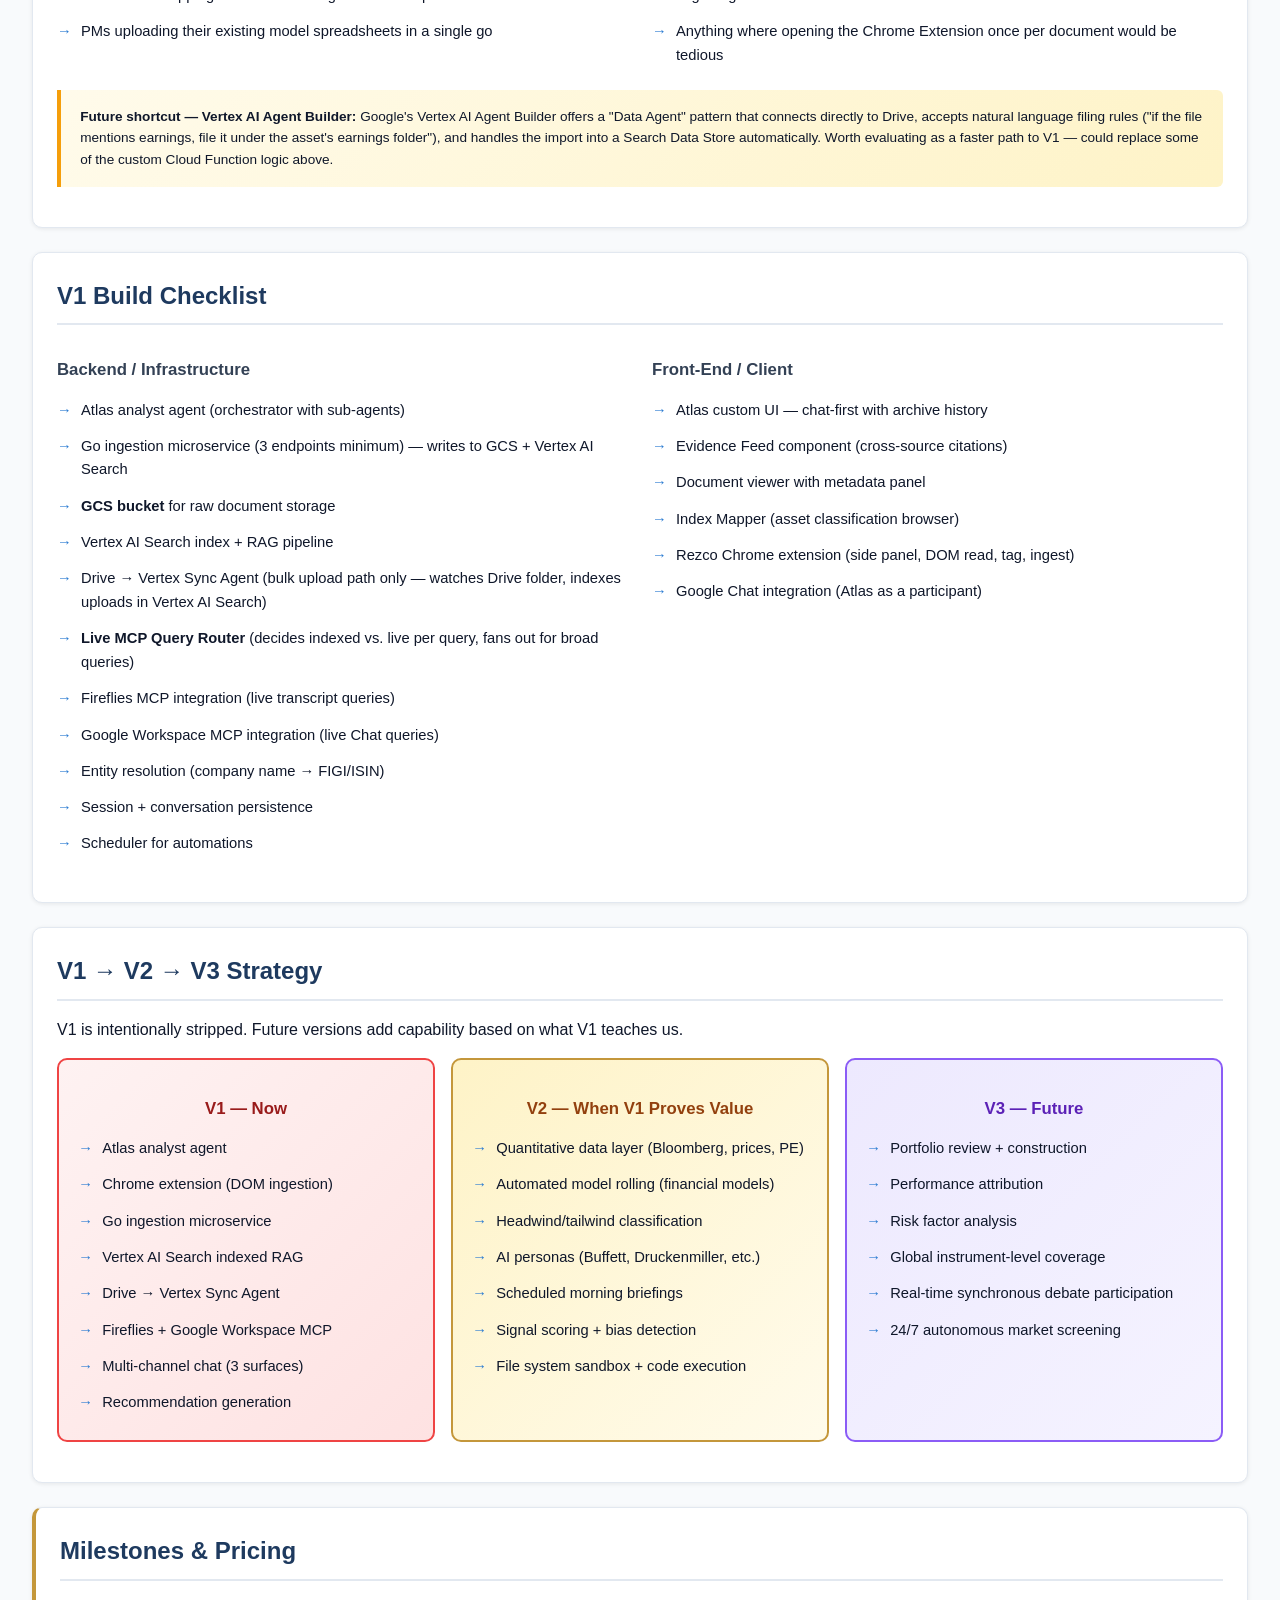
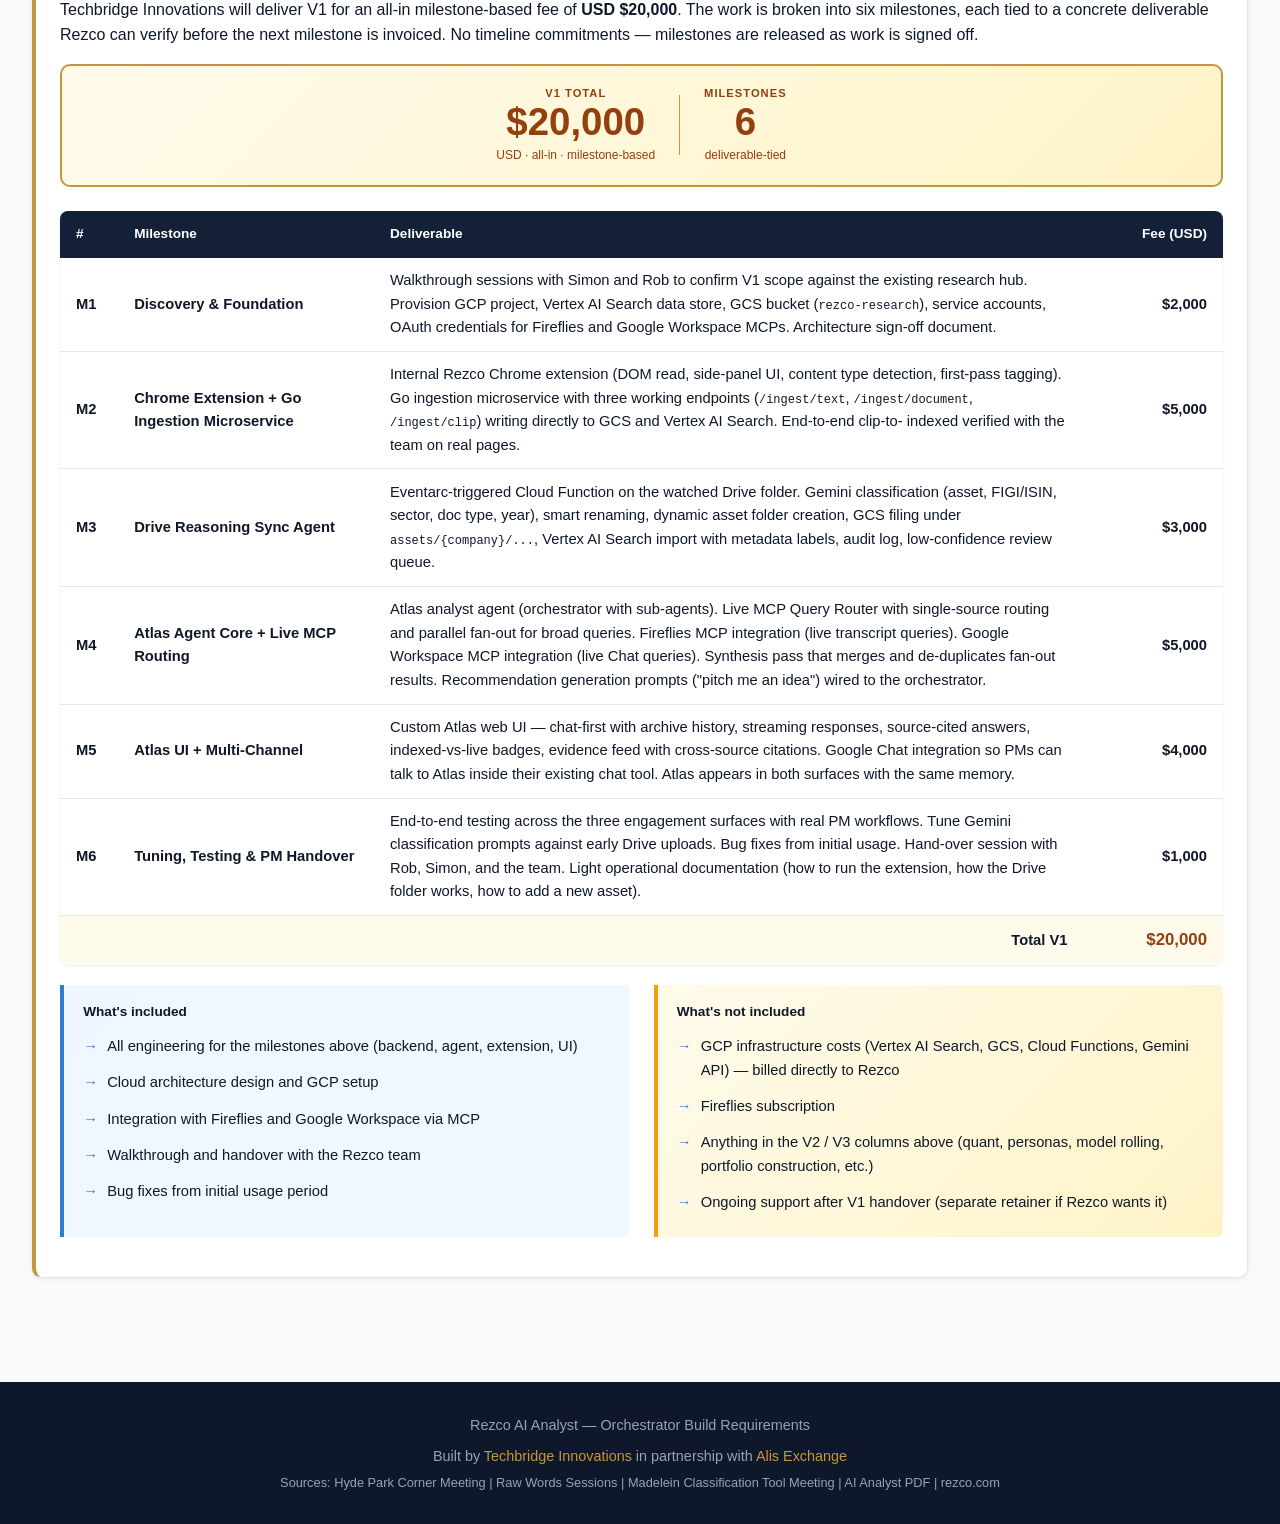
==== commit a02a15aa: "Add Milestones & Pricing section: V1 broken into 6 milestones at $20k Techbridge will deliver V1 for" ====
--- a/index.html
+++ b/index.html
@@ -2666,6 +2666,275 @@
             </div>
           </div>
         </div>
+
+        <!-- MILESTONES & PRICING -->
+        <div class="card card-gold">
+          <h2>Milestones & Pricing</h2>
+          <p style="margin-bottom: 1rem">
+            Techbridge Innovations will deliver V1 for an all-in
+            milestone-based fee of
+            <strong>USD $20,000</strong>. The work is broken into six
+            milestones, each tied to a concrete deliverable Rezco can verify
+            before the next milestone is invoiced. No timeline commitments —
+            milestones are released as work is signed off.
+          </p>
+
+          <div
+            style="
+              display: flex;
+              align-items: center;
+              justify-content: center;
+              gap: 1.5rem;
+              margin: 1rem 0 1.5rem;
+              padding: 1.2rem;
+              background: linear-gradient(
+                135deg,
+                #fffbeb 0%,
+                #fef3c7 100%
+              );
+              border-radius: 10px;
+              border: 2px solid var(--rezco-gold);
+            "
+          >
+            <div style="text-align: center">
+              <div
+                style="
+                  font-size: 0.7rem;
+                  text-transform: uppercase;
+                  letter-spacing: 1px;
+                  color: #92400e;
+                  font-weight: 700;
+                "
+              >
+                V1 Total
+              </div>
+              <div
+                style="
+                  font-size: 2.4rem;
+                  font-weight: 800;
+                  color: #92400e;
+                  line-height: 1;
+                "
+              >
+                $20,000
+              </div>
+              <div
+                style="
+                  font-size: 0.75rem;
+                  color: #92400e;
+                  margin-top: 0.3rem;
+                "
+              >
+                USD · all-in · milestone-based
+              </div>
+            </div>
+            <div
+              style="
+                width: 1px;
+                height: 60px;
+                background: var(--rezco-gold);
+              "
+            ></div>
+            <div style="text-align: center">
+              <div
+                style="
+                  font-size: 0.7rem;
+                  text-transform: uppercase;
+                  letter-spacing: 1px;
+                  color: #92400e;
+                  font-weight: 700;
+                "
+              >
+                Milestones
+              </div>
+              <div
+                style="
+                  font-size: 2.4rem;
+                  font-weight: 800;
+                  color: #92400e;
+                  line-height: 1;
+                "
+              >
+                6
+              </div>
+              <div
+                style="
+                  font-size: 0.75rem;
+                  color: #92400e;
+                  margin-top: 0.3rem;
+                "
+              >
+                deliverable-tied
+              </div>
+            </div>
+          </div>
+
+          <table class="data-table">
+            <tr>
+              <th style="width: 5%">#</th>
+              <th style="width: 22%">Milestone</th>
+              <th>Deliverable</th>
+              <th style="width: 12%; text-align: right">Fee (USD)</th>
+            </tr>
+            <tr>
+              <td><strong>M1</strong></td>
+              <td><strong>Discovery & Foundation</strong></td>
+              <td>
+                Walkthrough sessions with Simon and Rob to confirm V1 scope
+                against the existing research hub. Provision GCP project,
+                Vertex AI Search data store, GCS bucket
+                (<code style="font-size: 0.75rem">rezco-research</code>),
+                service accounts, OAuth credentials for Fireflies and Google
+                Workspace MCPs. Architecture sign-off document.
+              </td>
+              <td style="text-align: right; font-weight: 700">$2,000</td>
+            </tr>
+            <tr>
+              <td><strong>M2</strong></td>
+              <td>
+                <strong>Chrome Extension + Go Ingestion Microservice</strong>
+              </td>
+              <td>
+                Internal Rezco Chrome extension (DOM read, side-panel UI,
+                content type detection, first-pass tagging). Go ingestion
+                microservice with three working endpoints
+                (<code style="font-size: 0.75rem">/ingest/text</code>,
+                <code style="font-size: 0.75rem">/ingest/document</code>,
+                <code style="font-size: 0.75rem">/ingest/clip</code>) writing
+                directly to GCS and Vertex AI Search. End-to-end clip-to-
+                indexed verified with the team on real pages.
+              </td>
+              <td style="text-align: right; font-weight: 700">$5,000</td>
+            </tr>
+            <tr>
+              <td><strong>M3</strong></td>
+              <td>
+                <strong>Drive Reasoning Sync Agent</strong>
+              </td>
+              <td>
+                Eventarc-triggered Cloud Function on the watched Drive
+                folder. Gemini classification (asset, FIGI/ISIN, sector,
+                doc type, year), smart renaming, dynamic asset folder
+                creation, GCS filing under
+                <code style="font-size: 0.75rem">assets/{company}/...</code>,
+                Vertex AI Search import with metadata labels, audit log,
+                low-confidence review queue.
+              </td>
+              <td style="text-align: right; font-weight: 700">$3,000</td>
+            </tr>
+            <tr>
+              <td><strong>M4</strong></td>
+              <td>
+                <strong>Atlas Agent Core + Live MCP Routing</strong>
+              </td>
+              <td>
+                Atlas analyst agent (orchestrator with sub-agents). Live MCP
+                Query Router with single-source routing and parallel fan-out
+                for broad queries. Fireflies MCP integration (live transcript
+                queries). Google Workspace MCP integration (live Chat
+                queries). Synthesis pass that merges and de-duplicates
+                fan-out results. Recommendation generation prompts
+                ("pitch me an idea") wired to the orchestrator.
+              </td>
+              <td style="text-align: right; font-weight: 700">$5,000</td>
+            </tr>
+            <tr>
+              <td><strong>M5</strong></td>
+              <td>
+                <strong>Atlas UI + Multi-Channel</strong>
+              </td>
+              <td>
+                Custom Atlas web UI — chat-first with archive history,
+                streaming responses, source-cited answers, indexed-vs-live
+                badges, evidence feed with cross-source citations.
+                Google Chat integration so PMs can talk to Atlas inside
+                their existing chat tool. Atlas appears in both surfaces
+                with the same memory.
+              </td>
+              <td style="text-align: right; font-weight: 700">$4,000</td>
+            </tr>
+            <tr>
+              <td><strong>M6</strong></td>
+              <td>
+                <strong>Tuning, Testing & PM Handover</strong>
+              </td>
+              <td>
+                End-to-end testing across the three engagement surfaces
+                with real PM workflows. Tune Gemini classification prompts
+                against early Drive uploads. Bug fixes from initial usage.
+                Hand-over session with Rob, Simon, and the team. Light
+                operational documentation (how to run the extension, how
+                the Drive folder works, how to add a new asset).
+              </td>
+              <td style="text-align: right; font-weight: 700">$1,000</td>
+            </tr>
+            <tr style="background: #fffbeb">
+              <td colspan="3" style="text-align: right; font-weight: 700">
+                Total V1
+              </td>
+              <td
+                style="
+                  text-align: right;
+                  font-weight: 800;
+                  font-size: 1.05rem;
+                  color: #92400e;
+                "
+              >
+                $20,000
+              </td>
+            </tr>
+          </table>
+
+          <div class="grid-2" style="margin-top: 1.2rem">
+            <div class="info-box" style="margin: 0; font-size: 0.85rem">
+              <strong>What's included</strong>
+              <ul
+                class="feature-list"
+                style="font-size: 0.82rem; margin-top: 0.4rem"
+              >
+                <li>
+                  All engineering for the milestones above (backend,
+                  agent, extension, UI)
+                </li>
+                <li>
+                  Cloud architecture design and GCP setup
+                </li>
+                <li>
+                  Integration with Fireflies and Google Workspace via MCP
+                </li>
+                <li>
+                  Walkthrough and handover with the Rezco team
+                </li>
+                <li>
+                  Bug fixes from initial usage period
+                </li>
+              </ul>
+            </div>
+            <div class="warning-box" style="margin: 0; font-size: 0.85rem">
+              <strong>What's not included</strong>
+              <ul
+                class="feature-list"
+                style="font-size: 0.82rem; margin-top: 0.4rem"
+              >
+                <li>
+                  GCP infrastructure costs (Vertex AI Search, GCS, Cloud
+                  Functions, Gemini API) — billed directly to Rezco
+                </li>
+                <li>
+                  Fireflies subscription
+                </li>
+                <li>
+                  Anything in the V2 / V3 columns above (quant, personas,
+                  model rolling, portfolio construction, etc.)
+                </li>
+                <li>
+                  Ongoing support after V1 handover (separate retainer if
+                  Rezco wants it)
+                </li>
+              </ul>
+            </div>
+          </div>
+        </div>
       </div>
       <!-- ==================== TAB: OVERVIEW ==================== -->
       <div id="overview" class="tab-content">
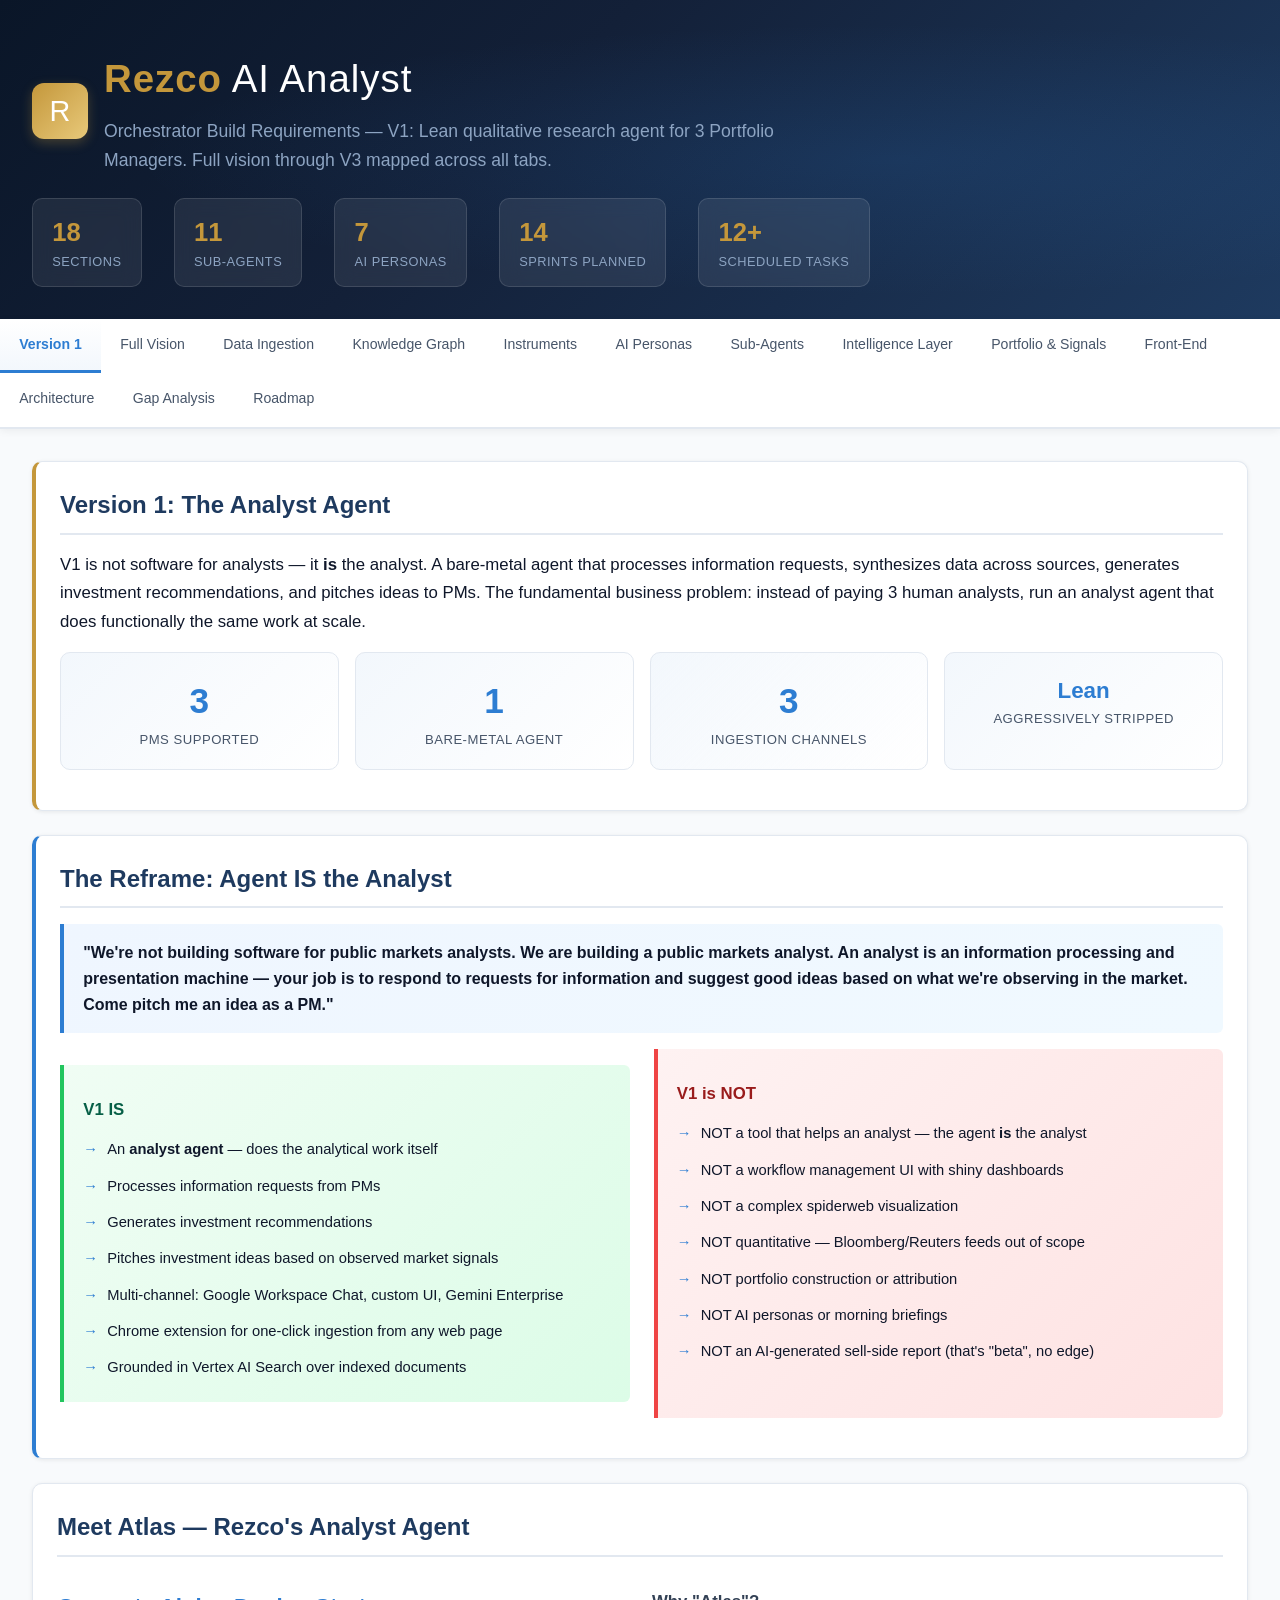
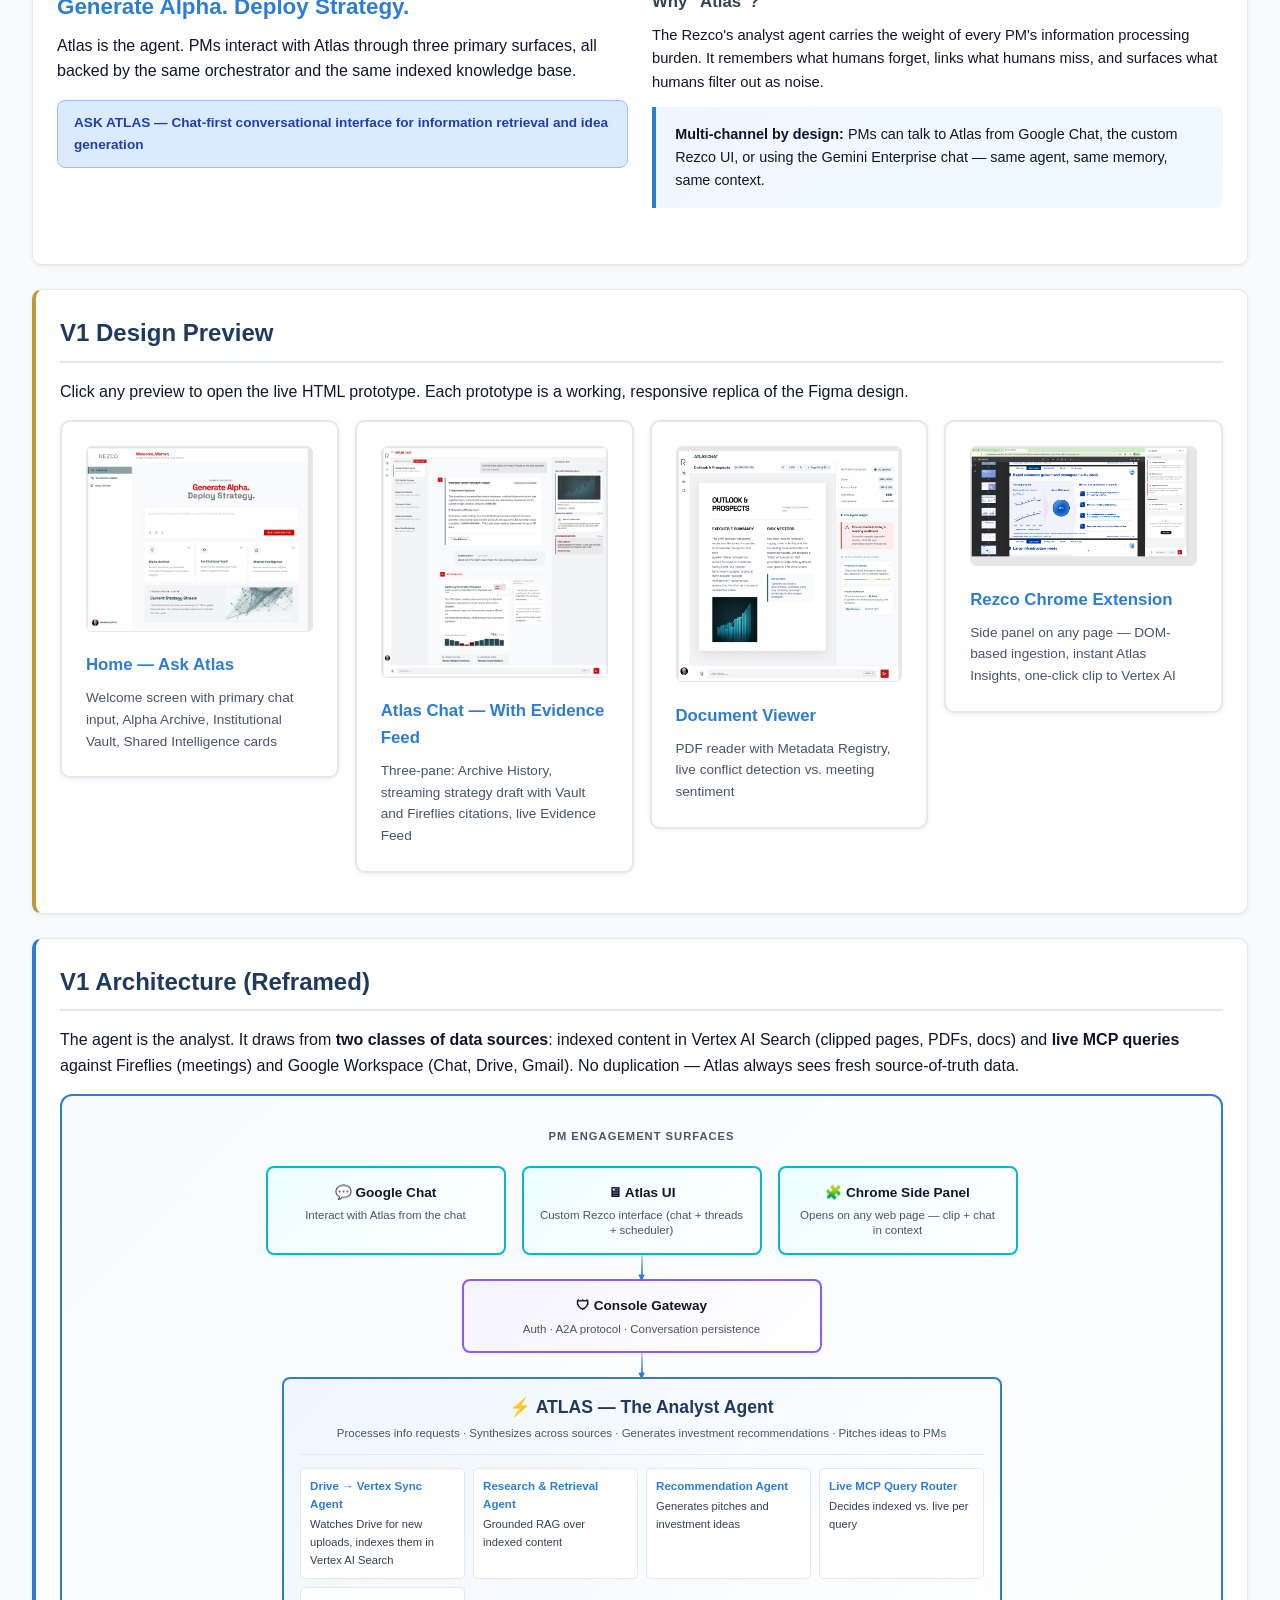
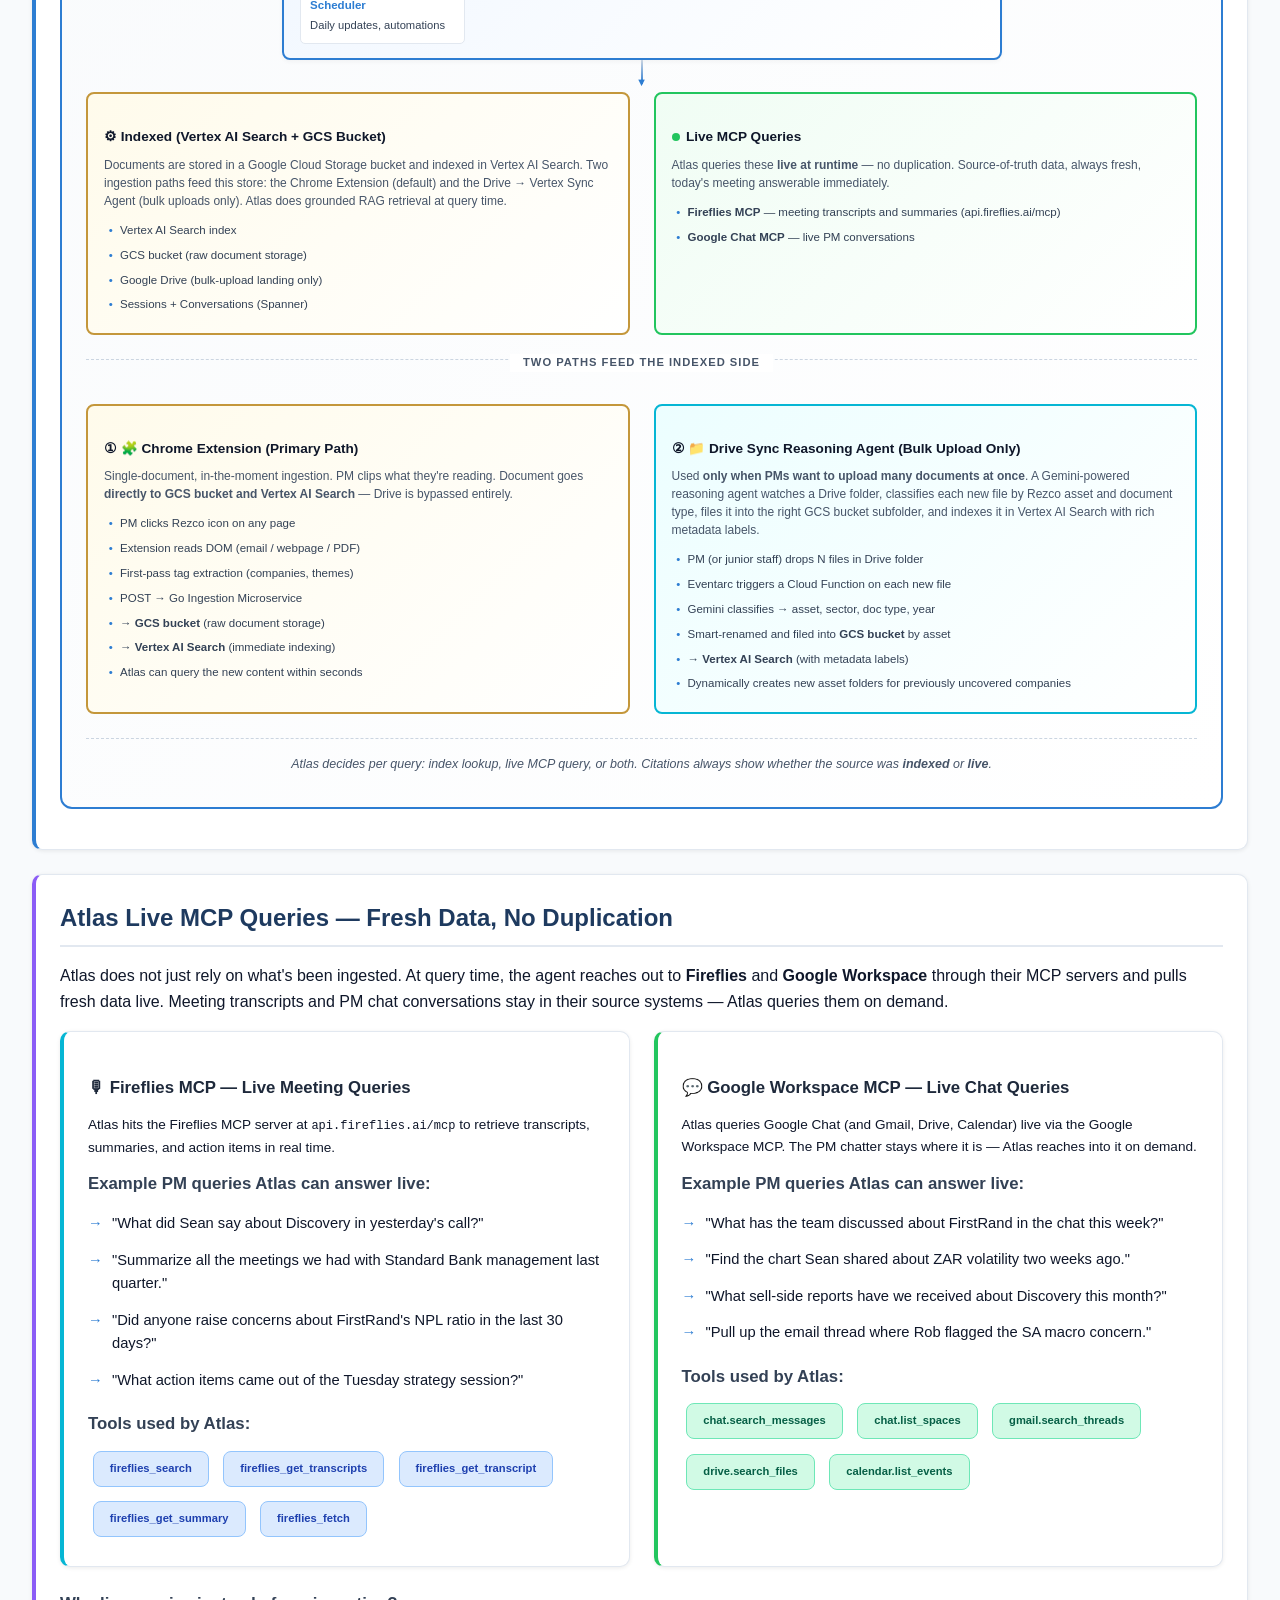
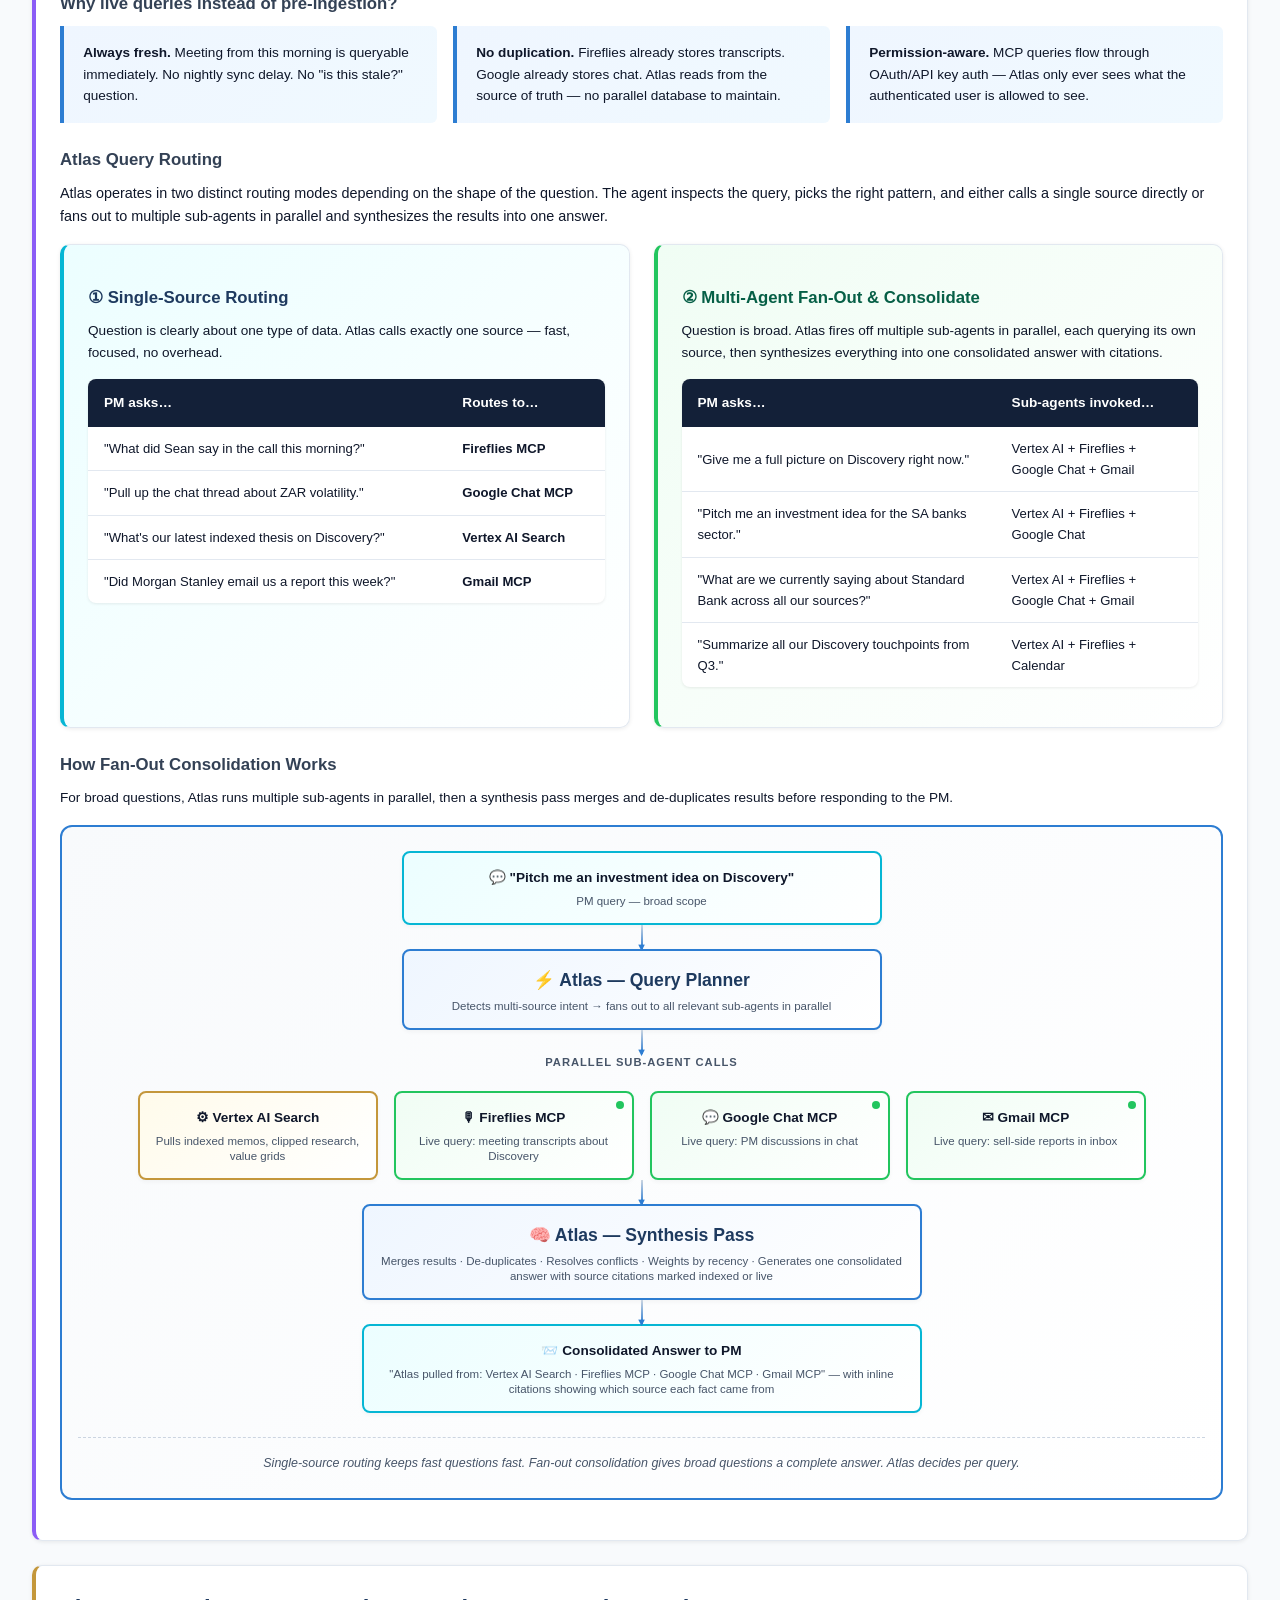
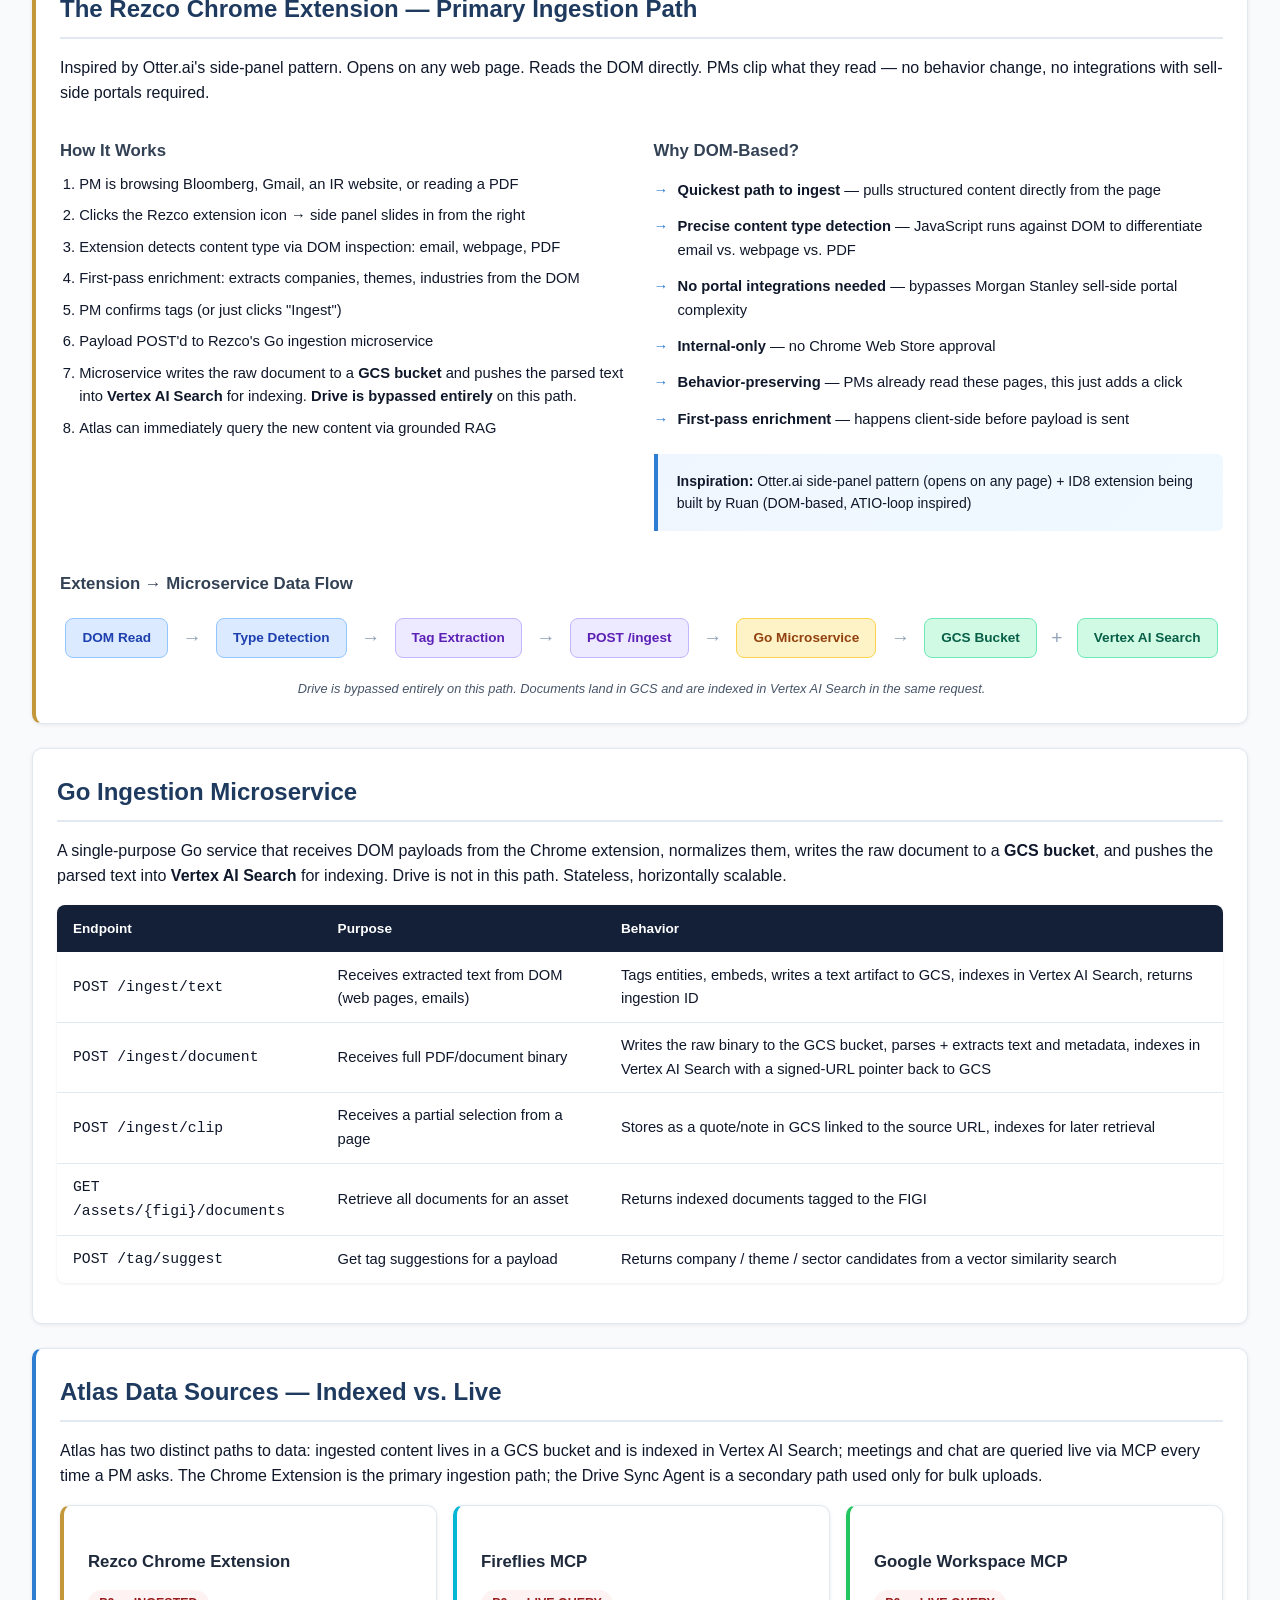
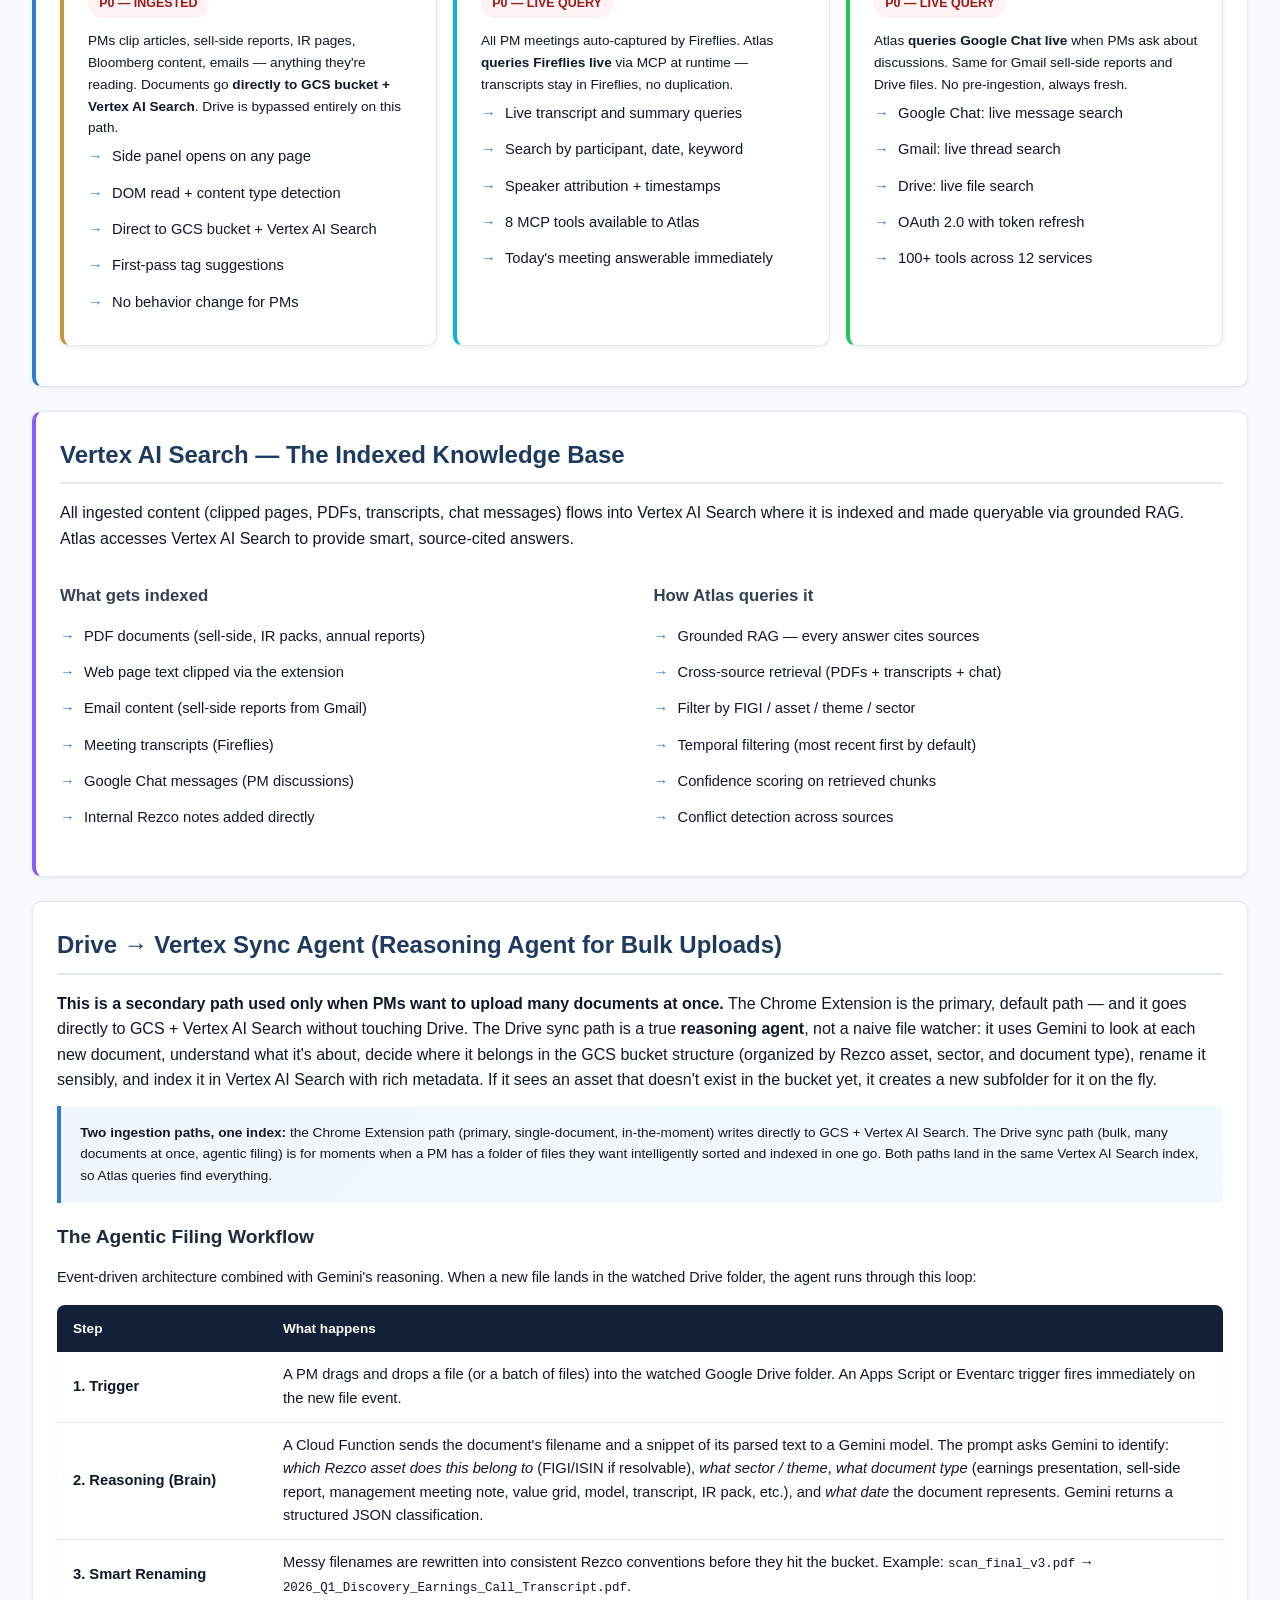
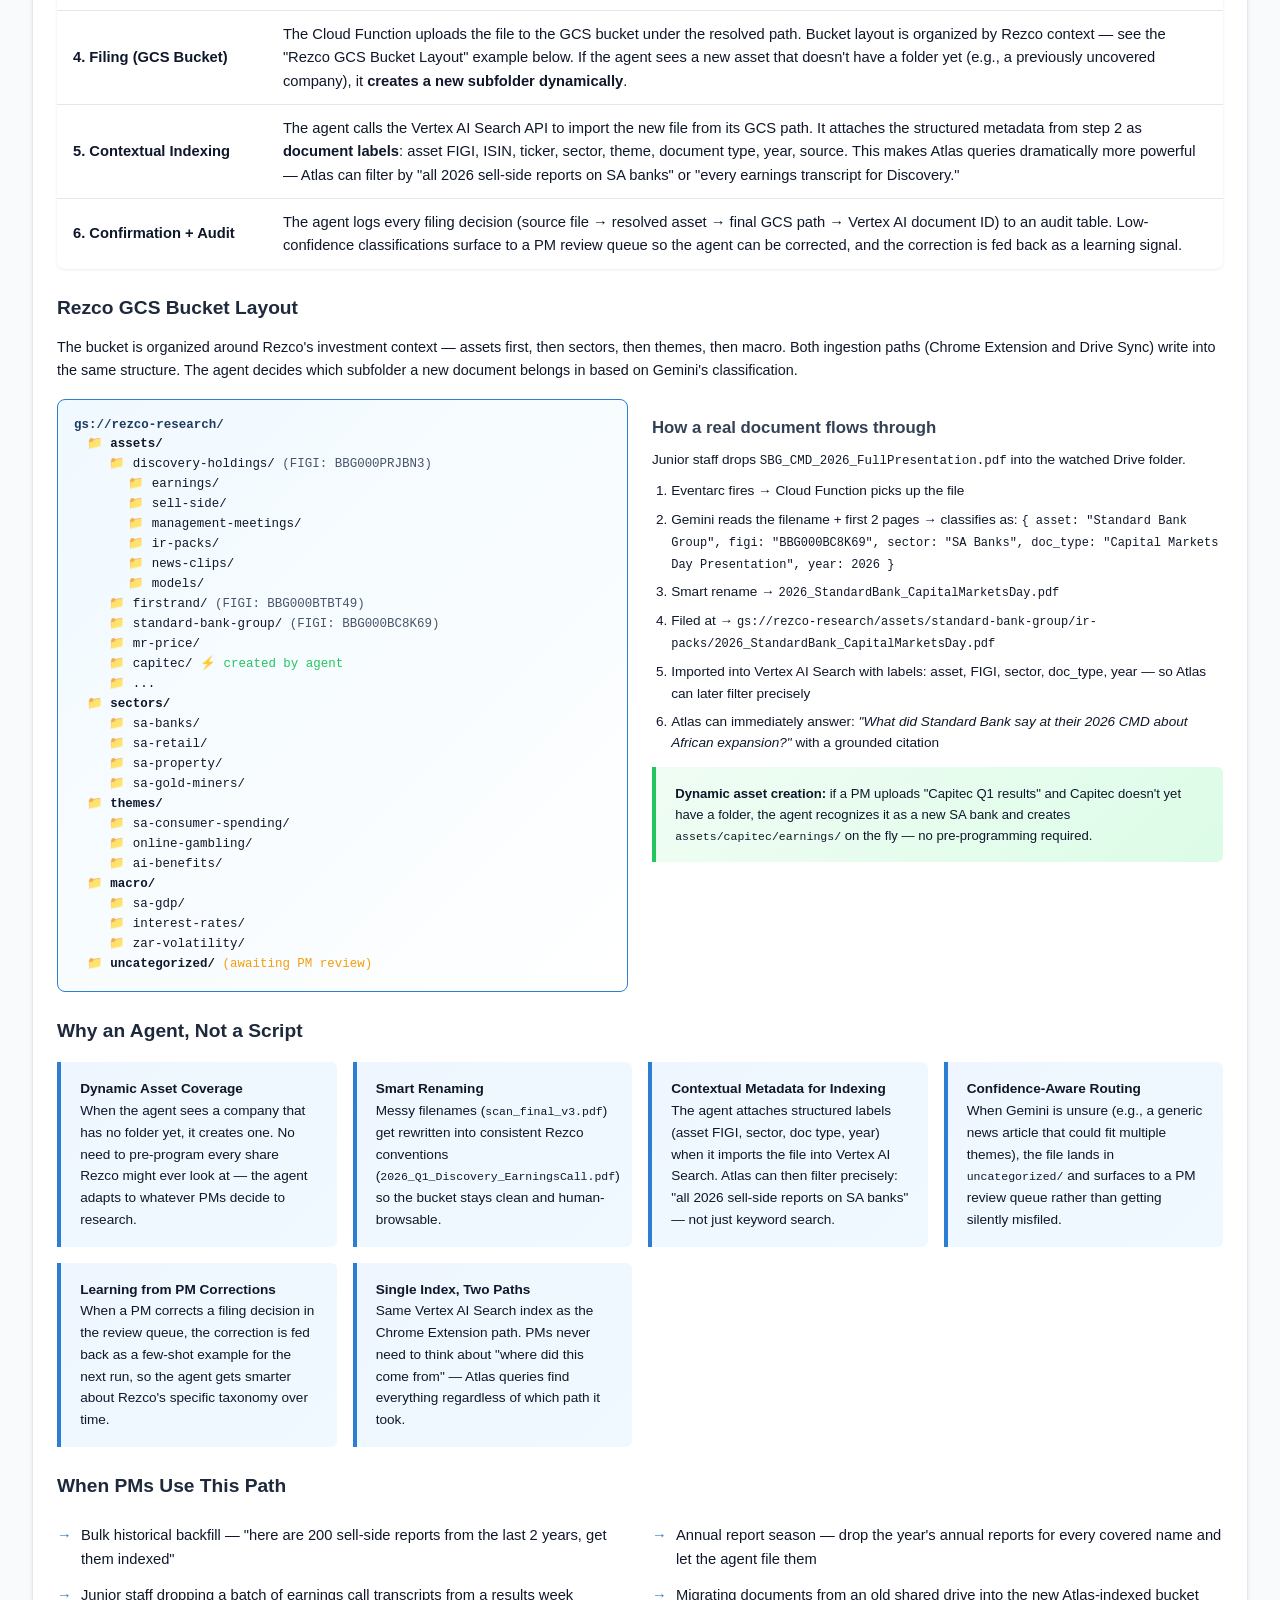
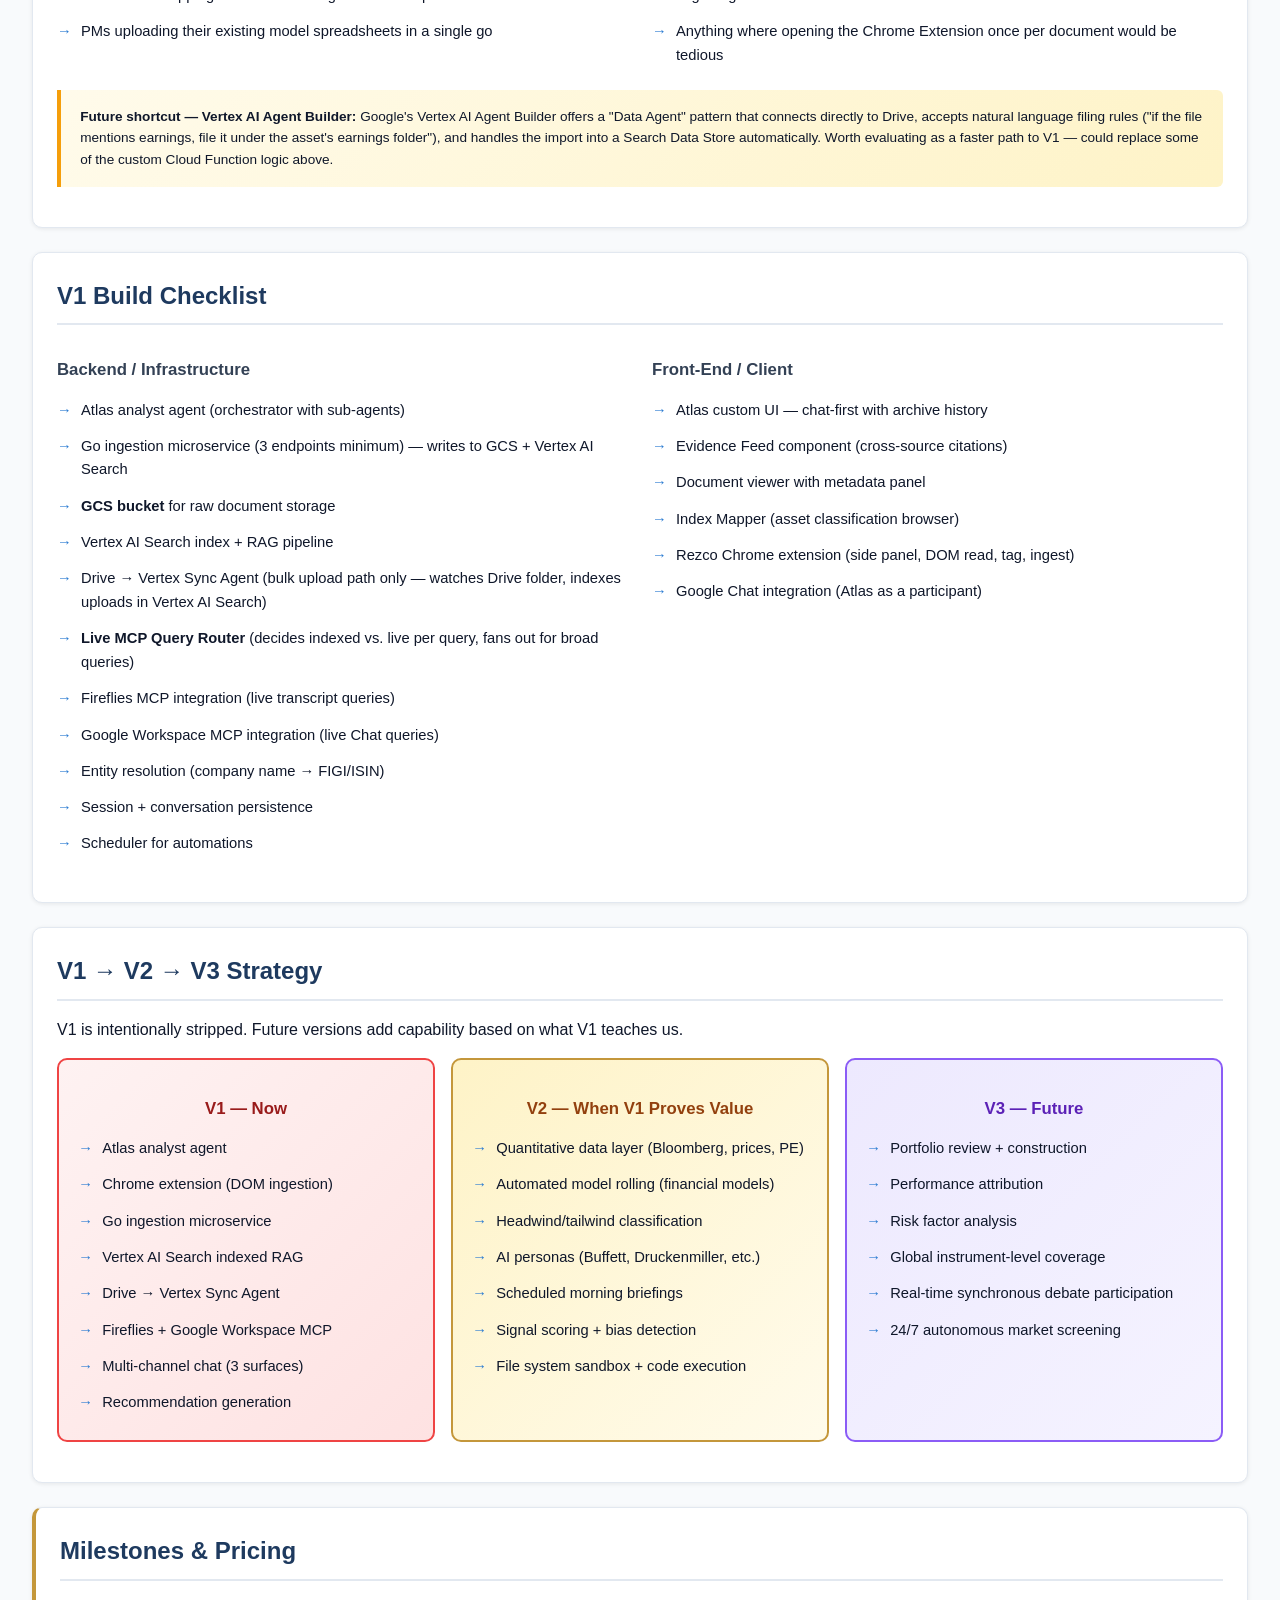
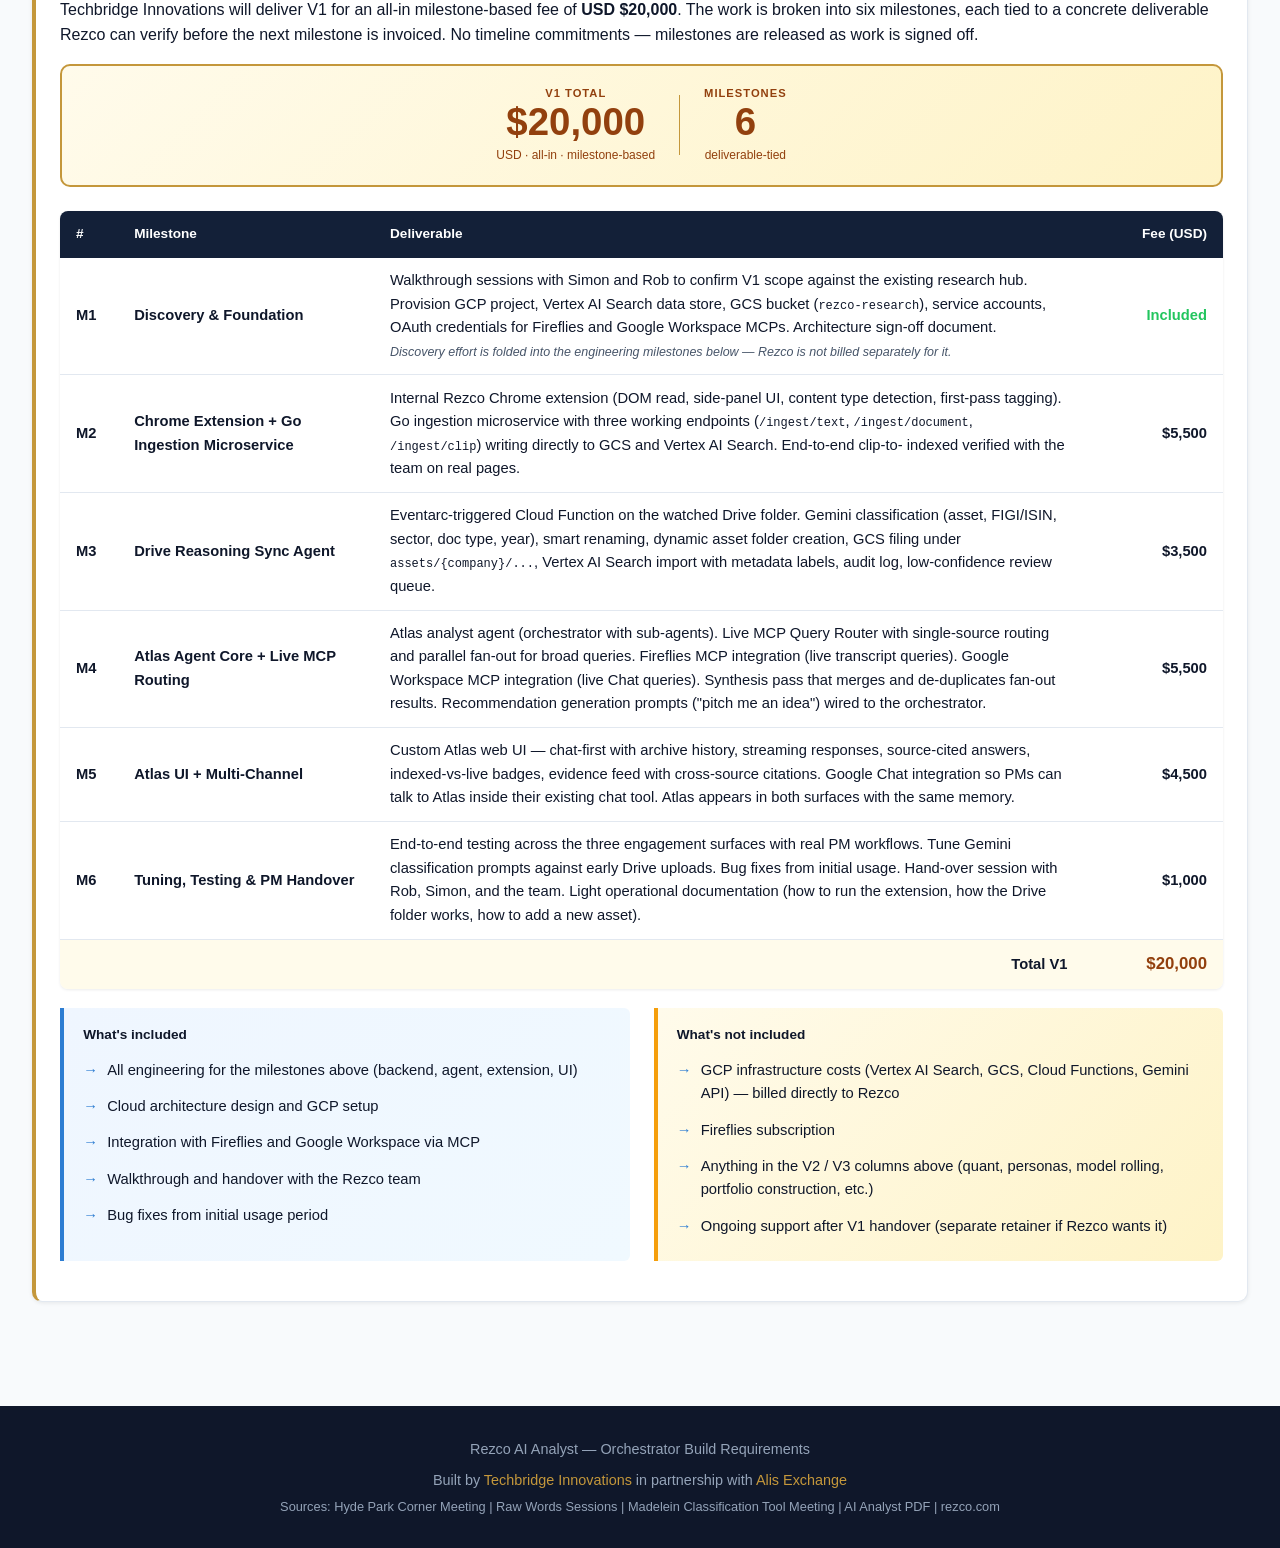
==== commit d51c2c7d: "Make M1 Discovery & Foundation included at no charge Rezco is no longer billed separately for M1 (Di" ====
--- a/index.html
+++ b/index.html
@@ -2786,8 +2786,21 @@
                 (<code style="font-size: 0.75rem">rezco-research</code>),
                 service accounts, OAuth credentials for Fireflies and Google
                 Workspace MCPs. Architecture sign-off document.
-              </td>
-              <td style="text-align: right; font-weight: 700">$2,000</td>
+                <br /><em
+                  style="font-size: 0.78rem; color: var(--gray-600)"
+                  >Discovery effort is folded into the engineering milestones
+                  below — Rezco is not billed separately for it.</em
+                >
+              </td>
+              <td
+                style="
+                  text-align: right;
+                  font-weight: 700;
+                  color: var(--success-green);
+                "
+              >
+                Included
+              </td>
             </tr>
             <tr>
               <td><strong>M2</strong></td>
@@ -2804,7 +2817,7 @@
                 directly to GCS and Vertex AI Search. End-to-end clip-to-
                 indexed verified with the team on real pages.
               </td>
-              <td style="text-align: right; font-weight: 700">$5,000</td>
+              <td style="text-align: right; font-weight: 700">$5,500</td>
             </tr>
             <tr>
               <td><strong>M3</strong></td>
@@ -2820,7 +2833,7 @@
                 Vertex AI Search import with metadata labels, audit log,
                 low-confidence review queue.
               </td>
-              <td style="text-align: right; font-weight: 700">$3,000</td>
+              <td style="text-align: right; font-weight: 700">$3,500</td>
             </tr>
             <tr>
               <td><strong>M4</strong></td>
@@ -2836,7 +2849,7 @@
                 fan-out results. Recommendation generation prompts
                 ("pitch me an idea") wired to the orchestrator.
               </td>
-              <td style="text-align: right; font-weight: 700">$5,000</td>
+              <td style="text-align: right; font-weight: 700">$5,500</td>
             </tr>
             <tr>
               <td><strong>M5</strong></td>
@@ -2851,7 +2864,7 @@
                 their existing chat tool. Atlas appears in both surfaces
                 with the same memory.
               </td>
-              <td style="text-align: right; font-weight: 700">$4,000</td>
+              <td style="text-align: right; font-weight: 700">$4,500</td>
             </tr>
             <tr>
               <td><strong>M6</strong></td>
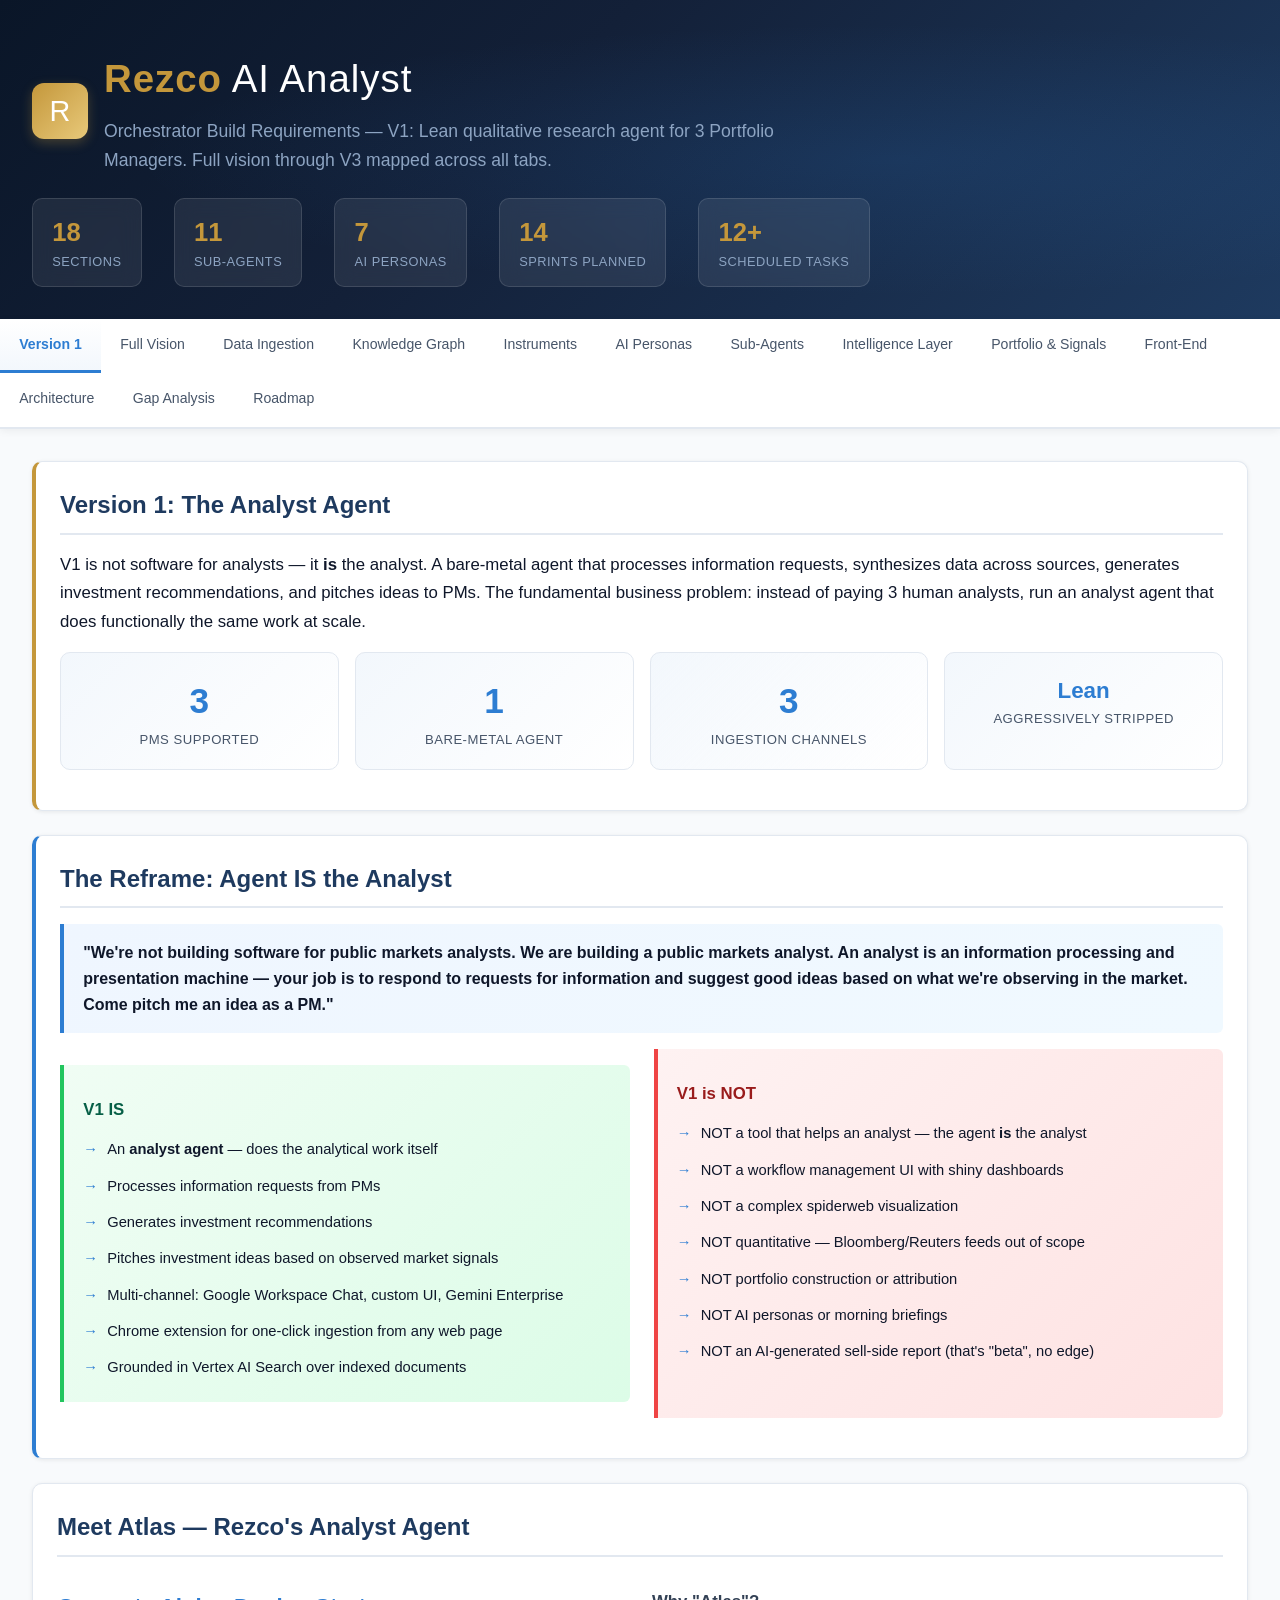
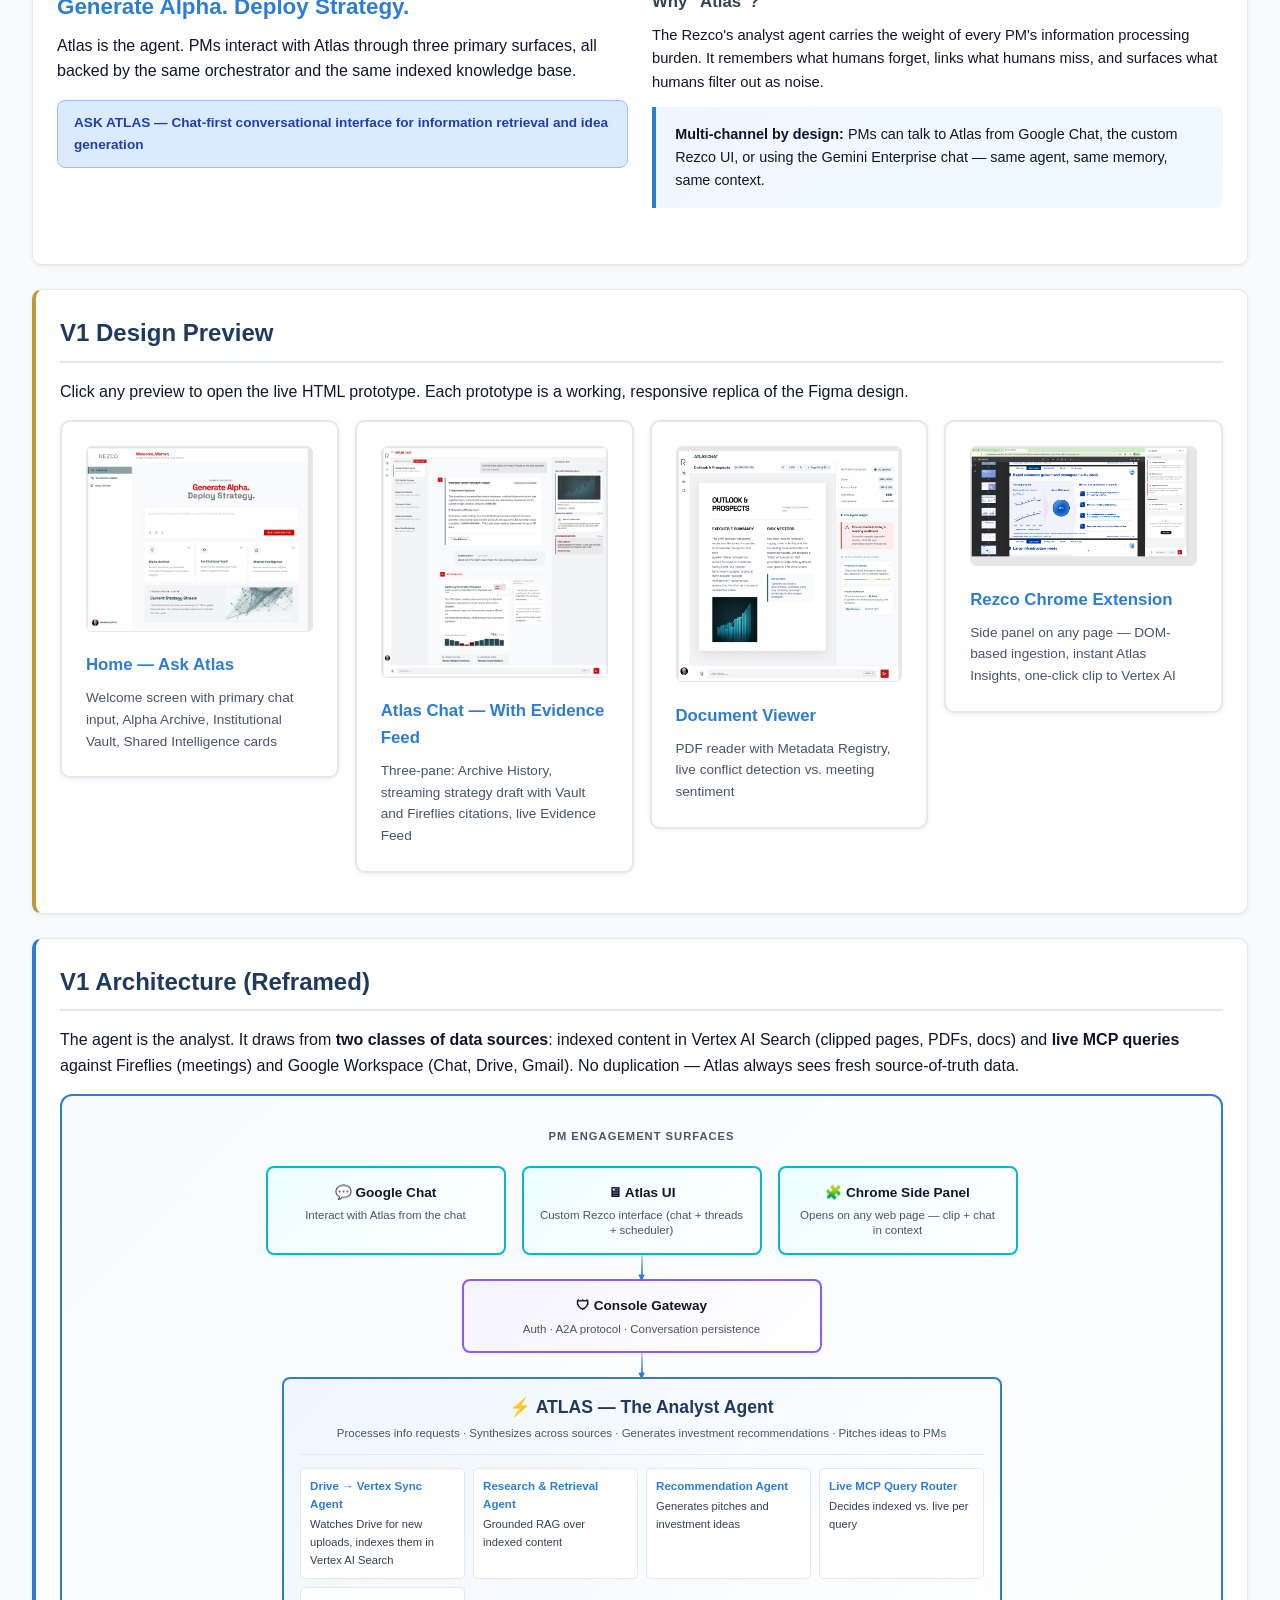
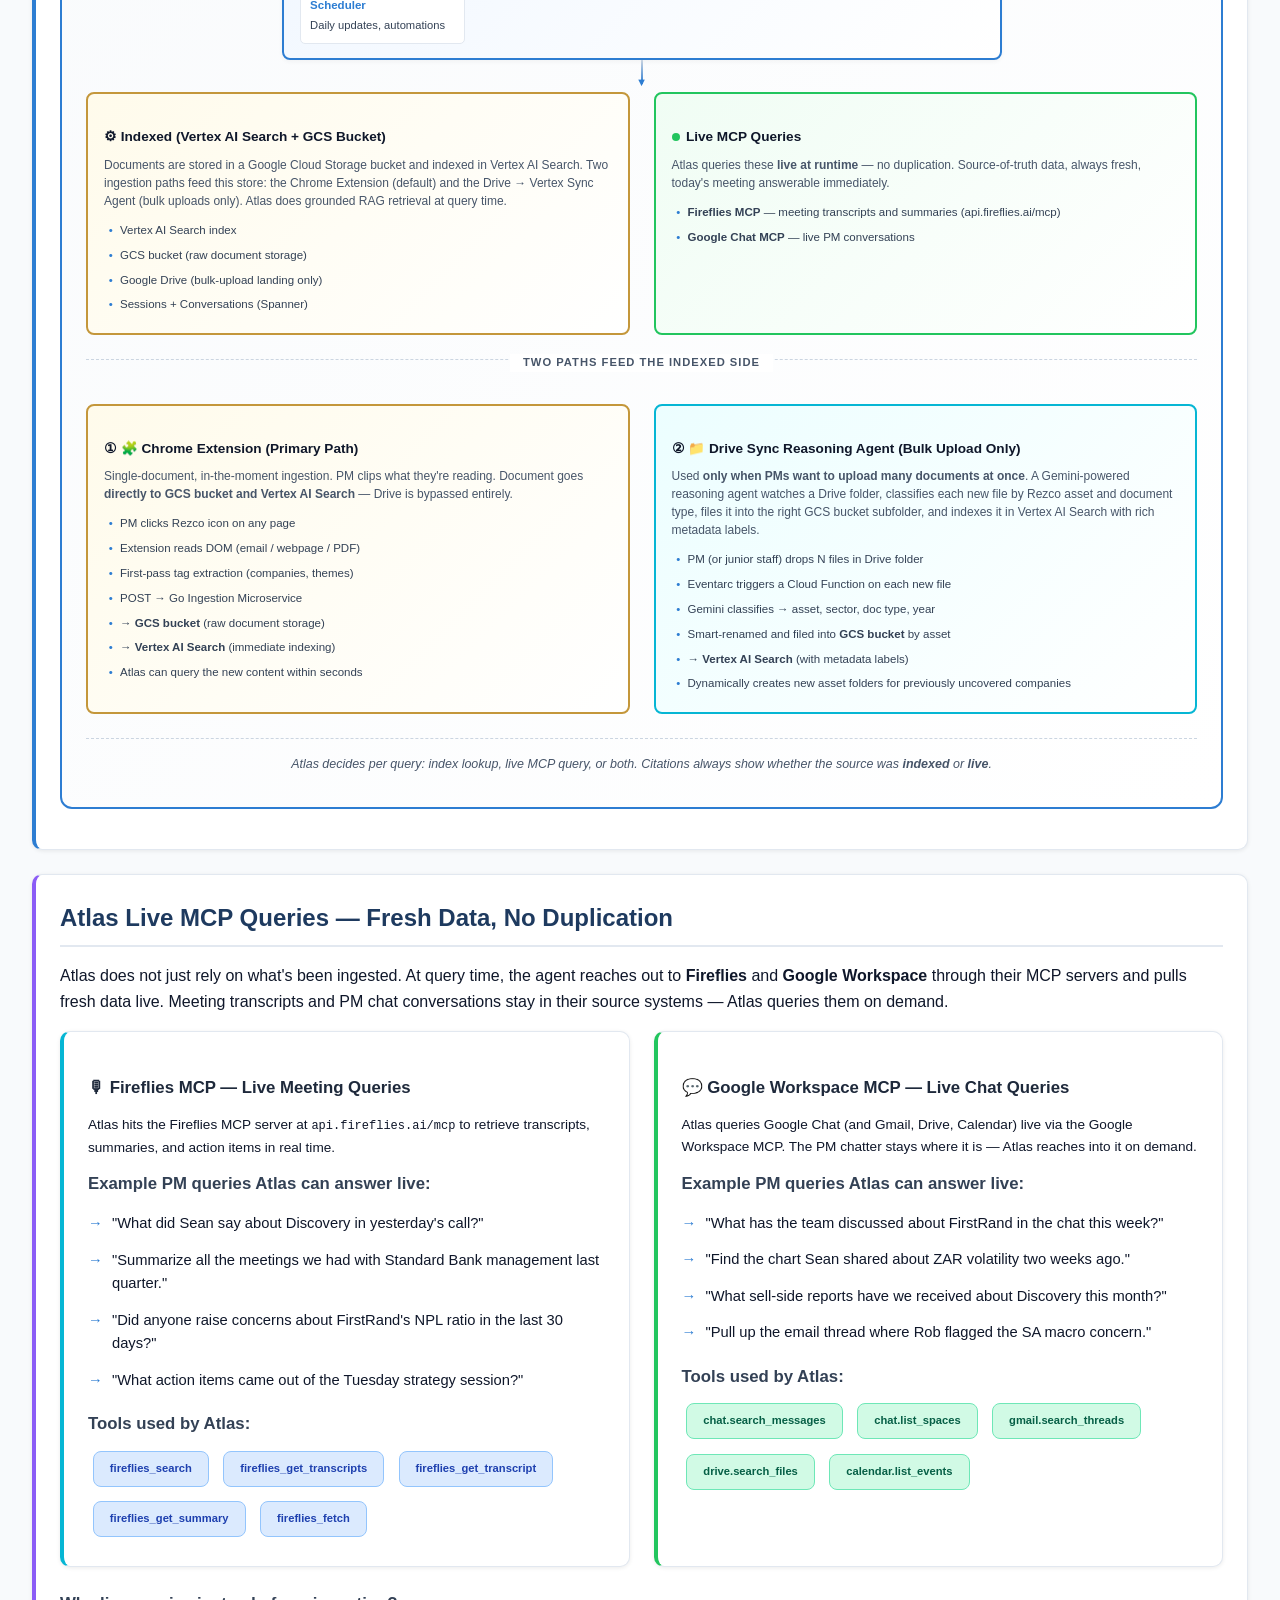
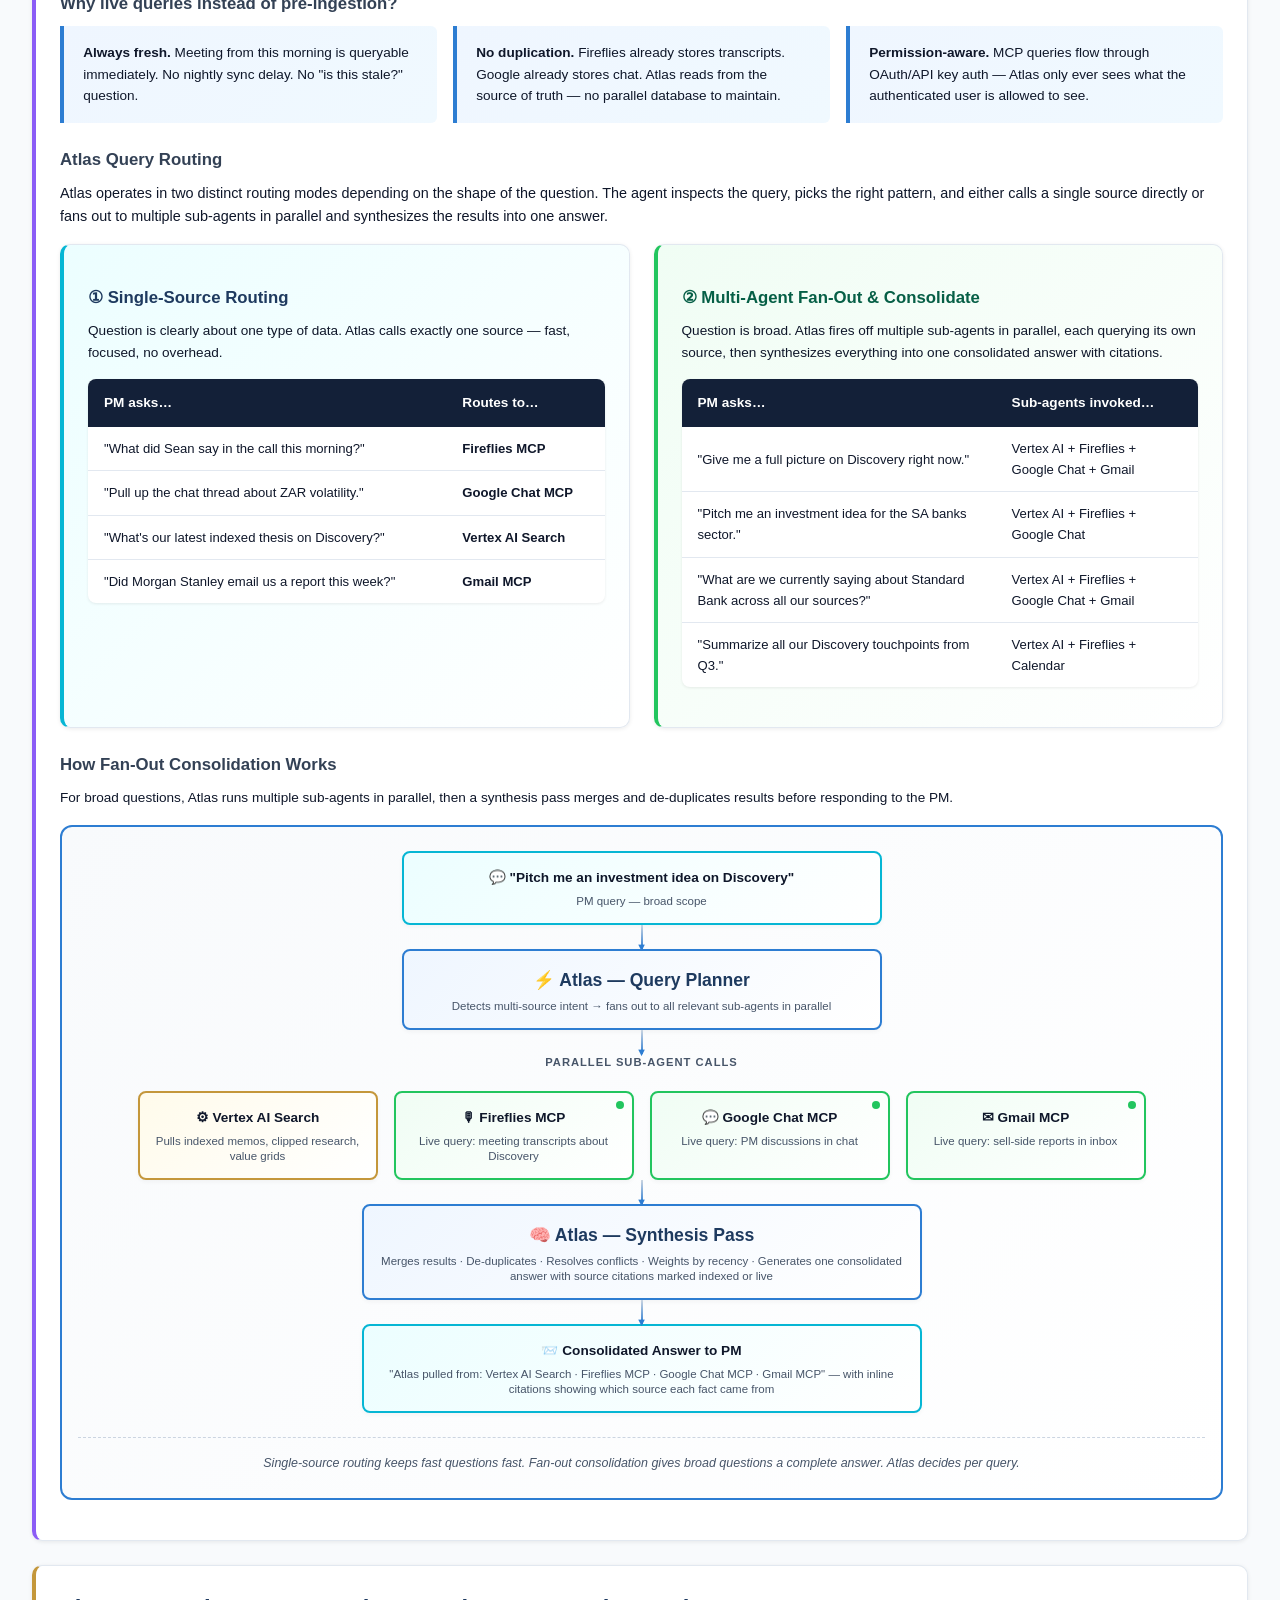
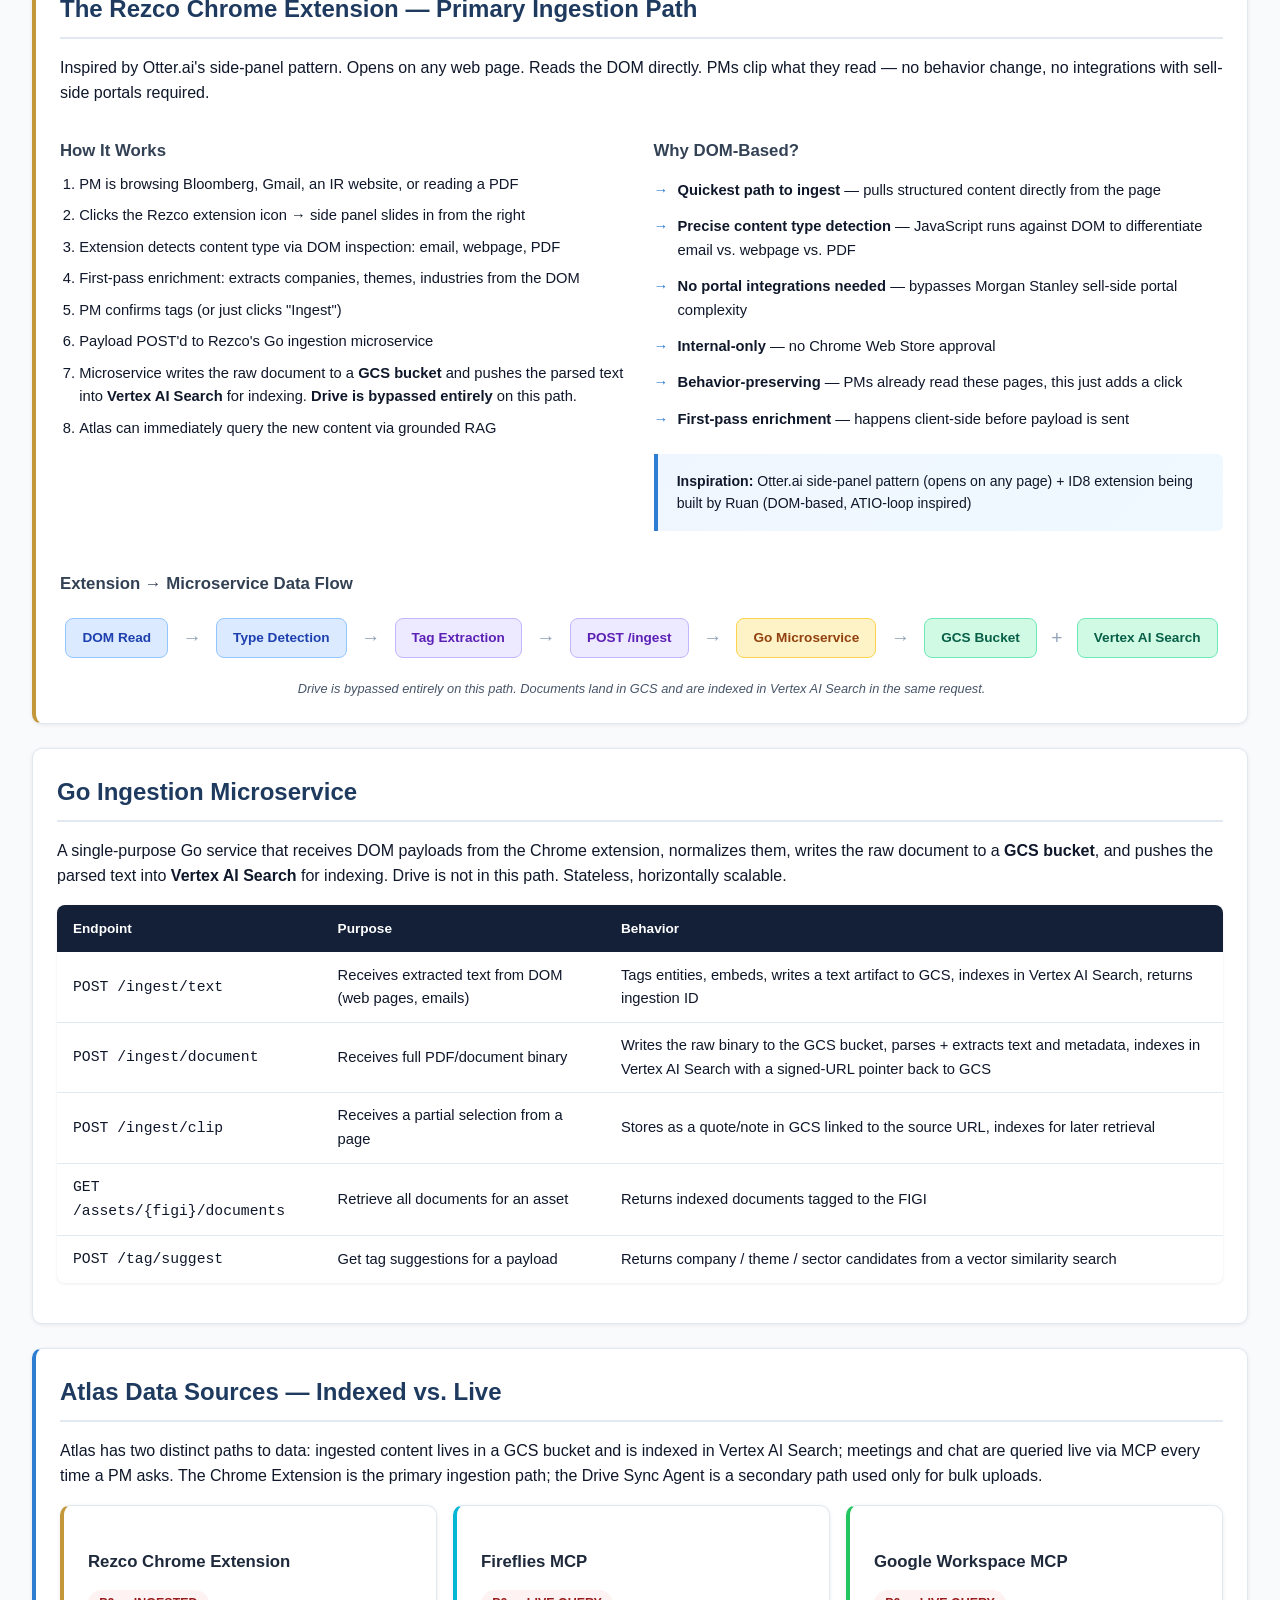
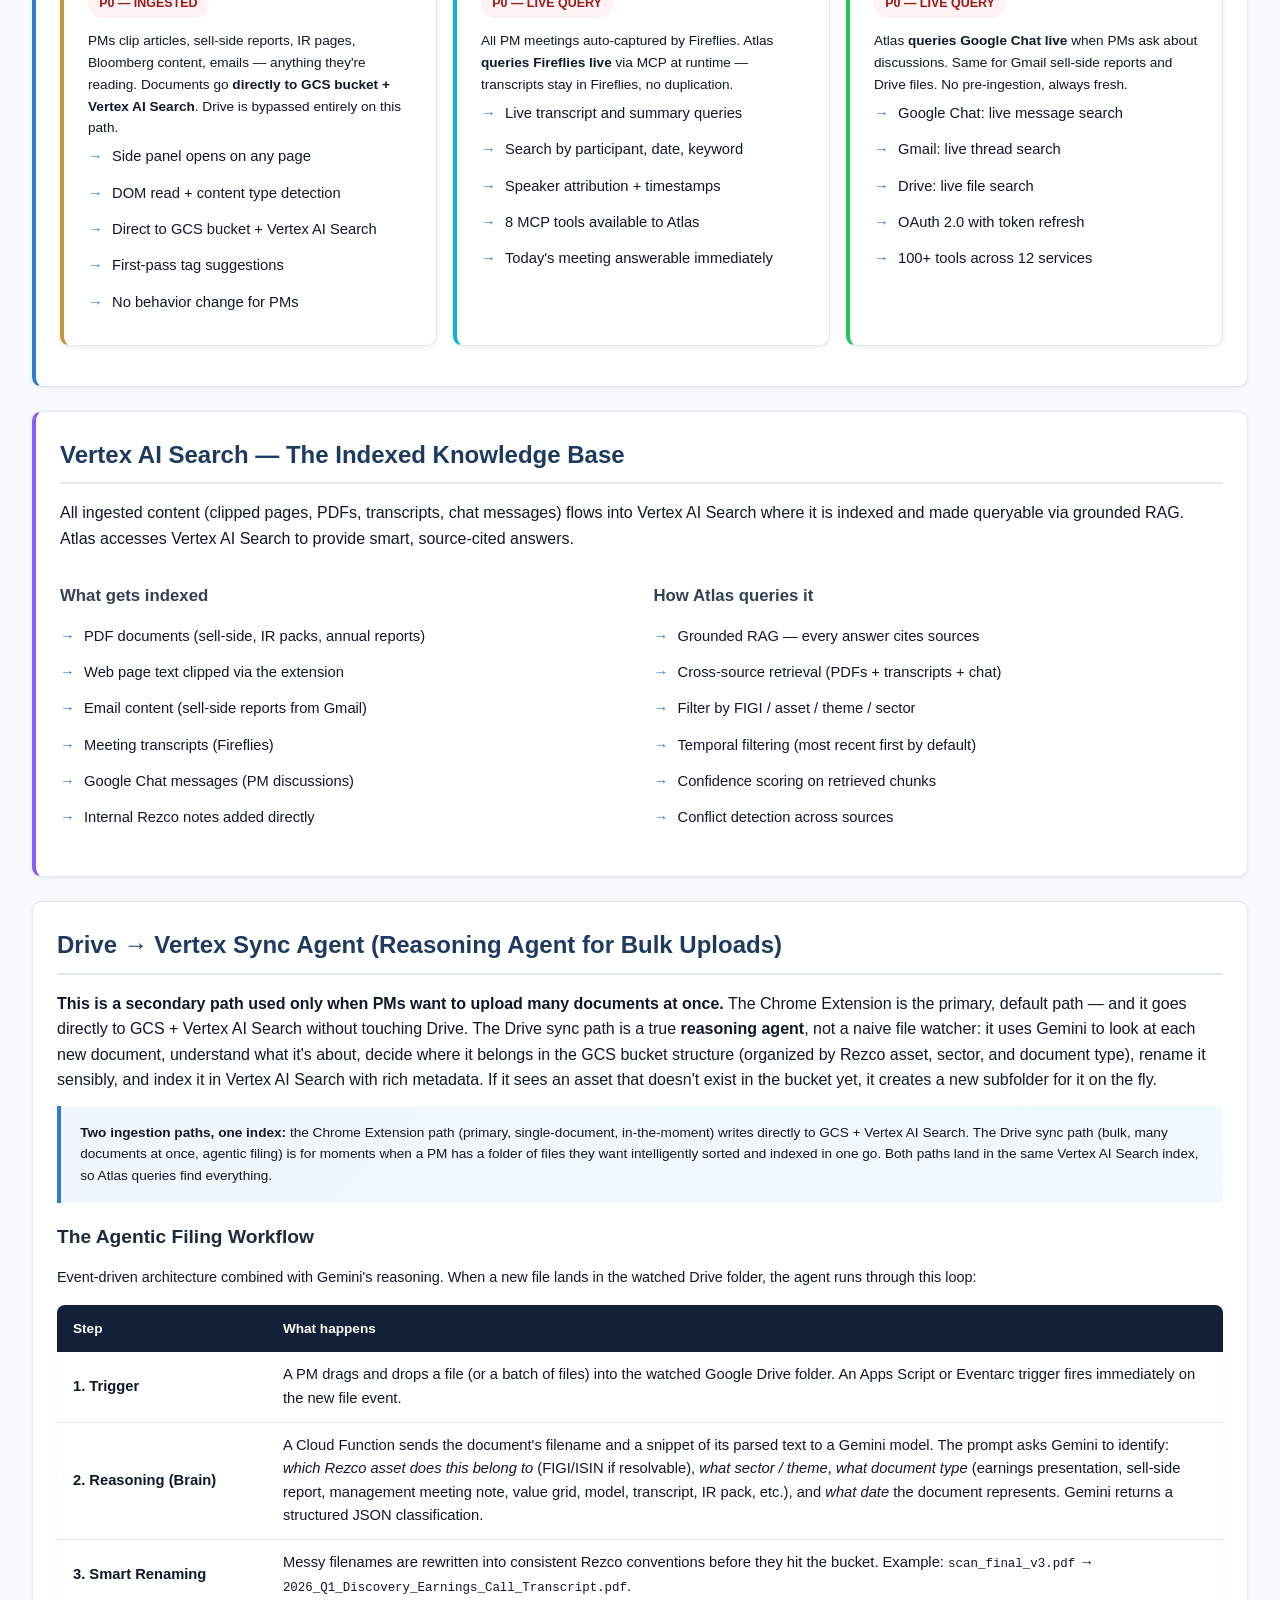
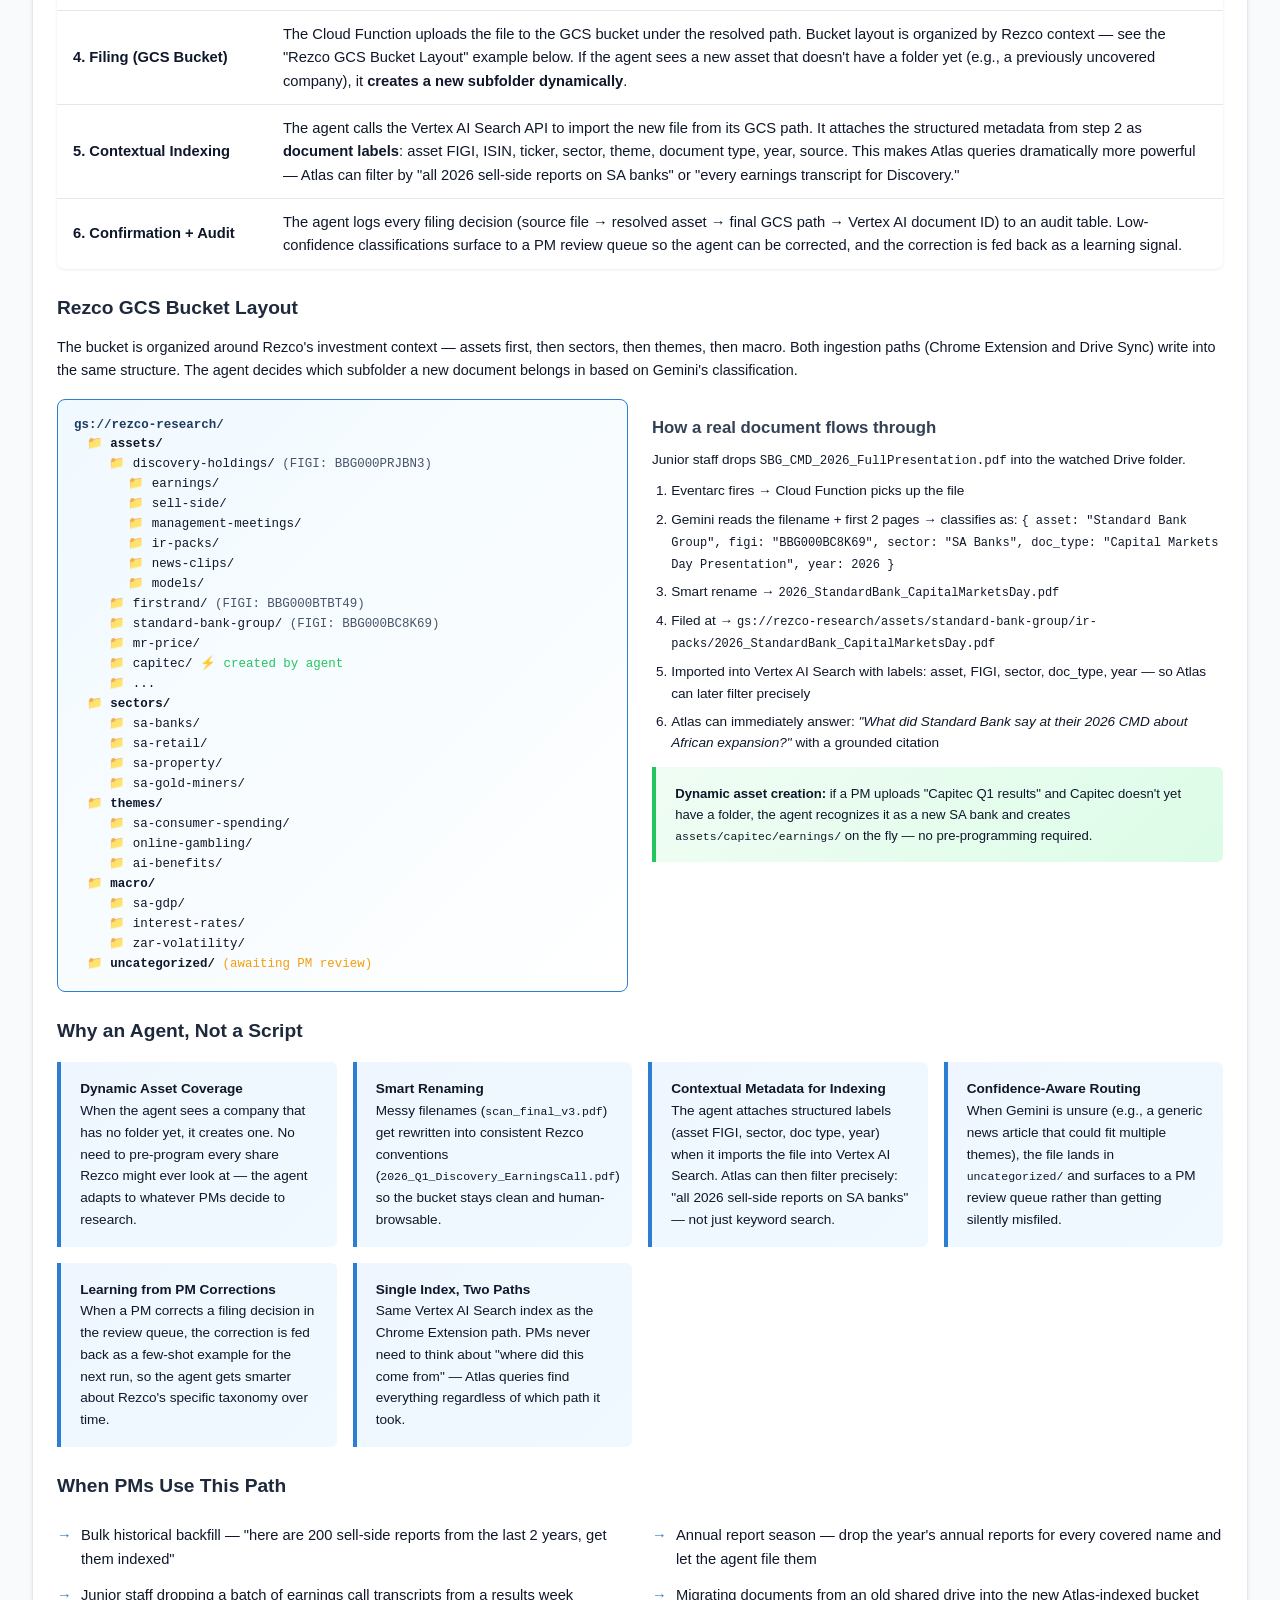
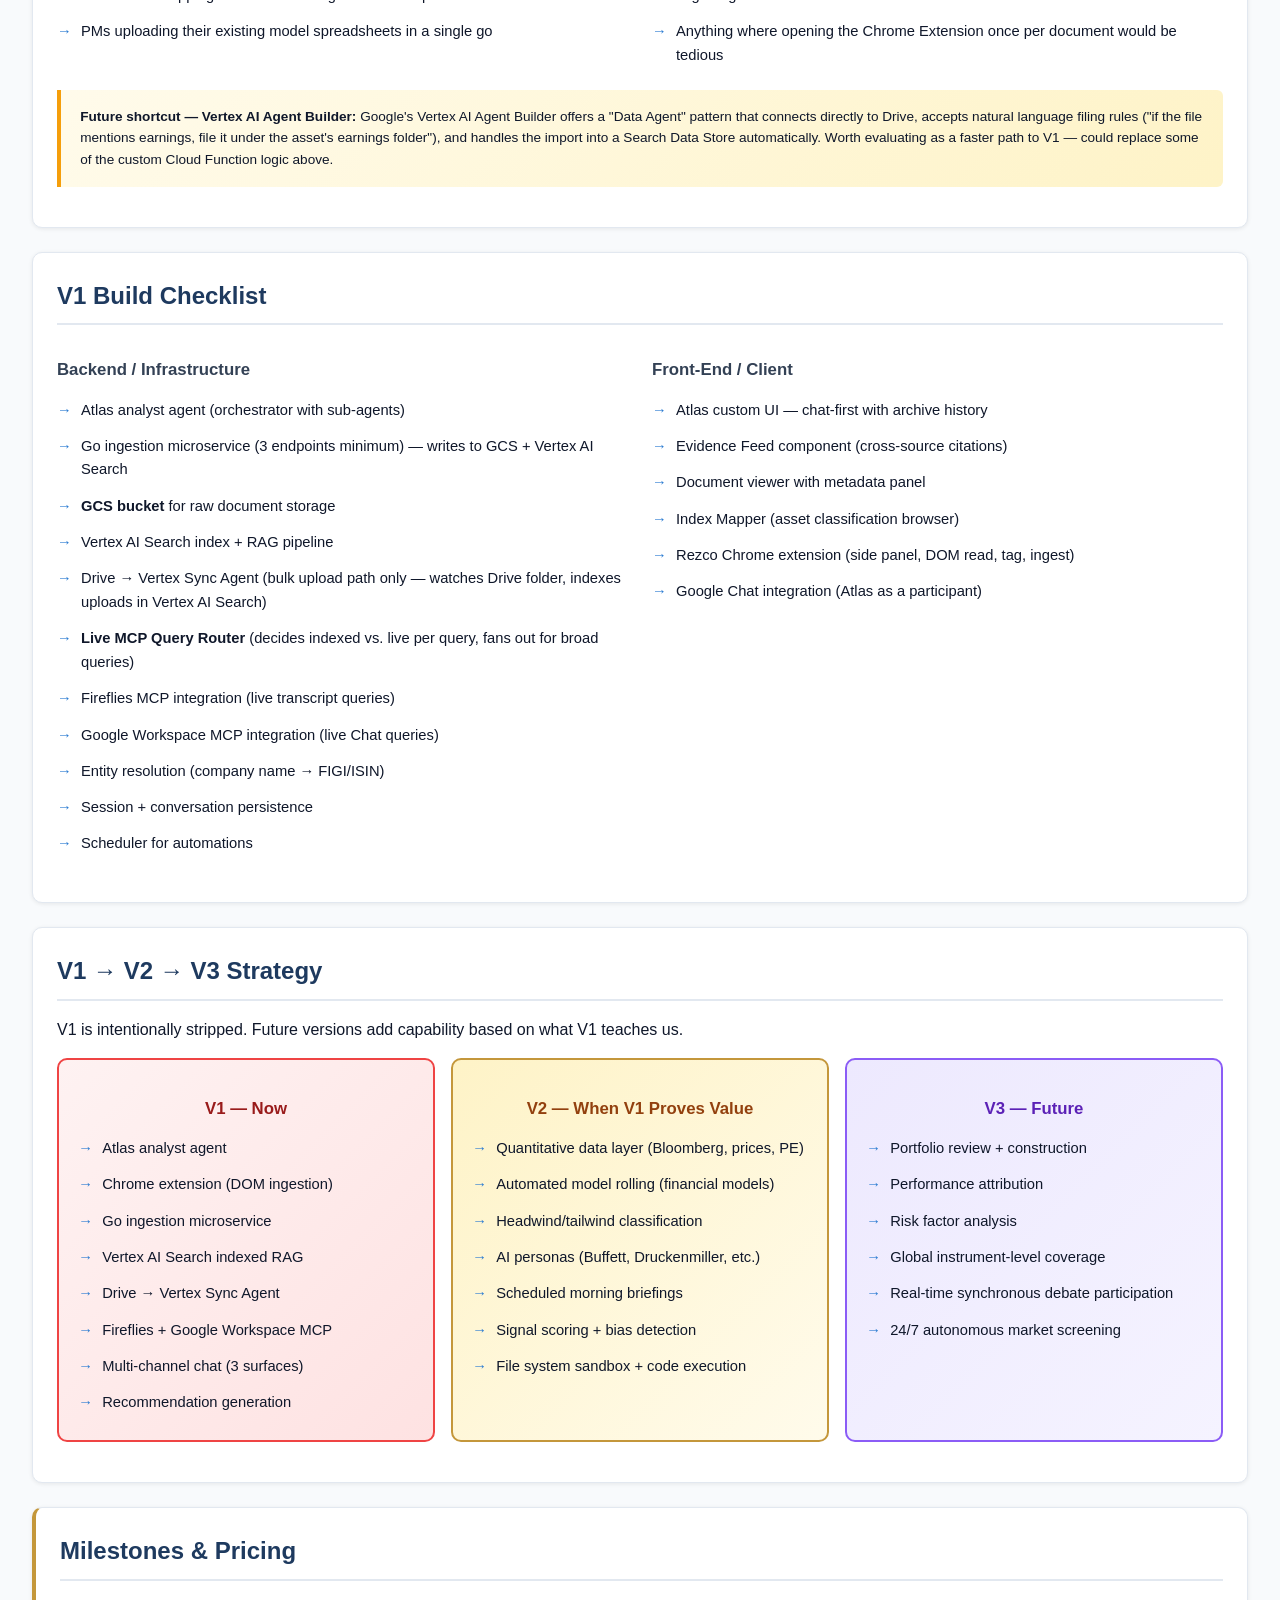
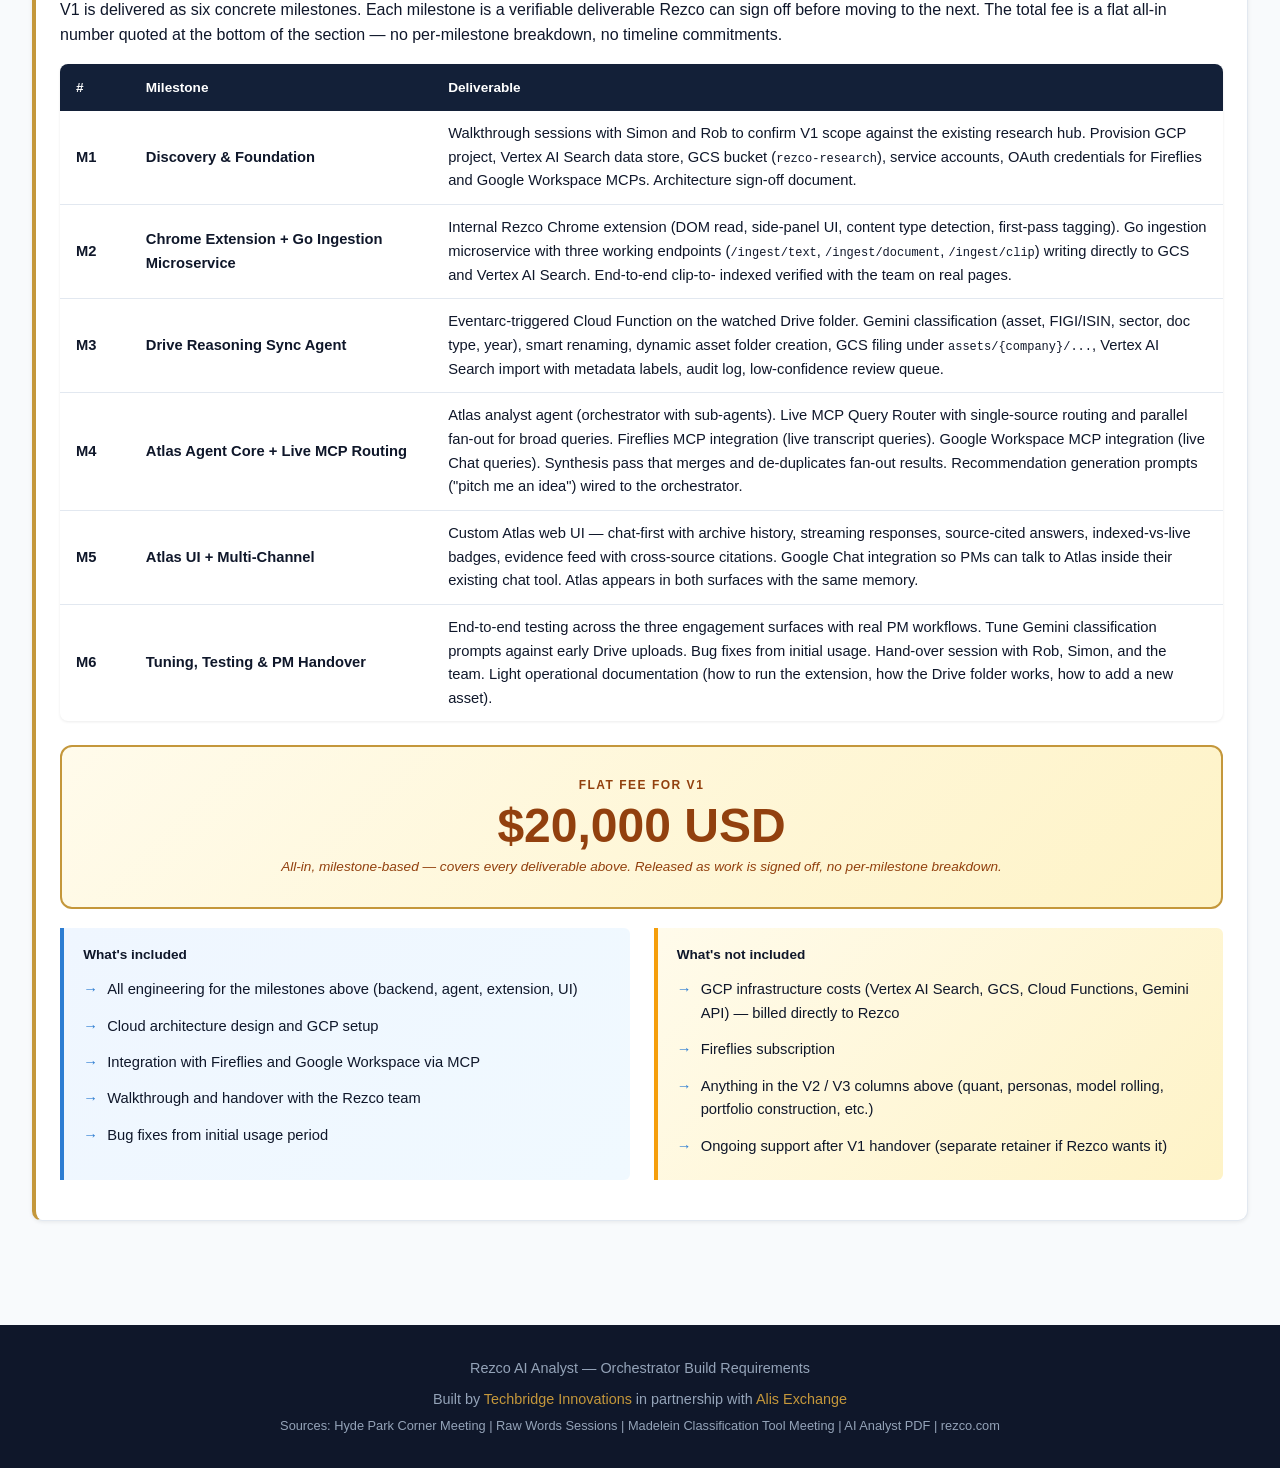
==== commit bb647c0f: "Switch to flat $20k fee — remove per-milestone pricing column Per-milestone fees were creating noise" ====
--- a/index.html
+++ b/index.html
@@ -2671,110 +2671,18 @@
         <div class="card card-gold">
           <h2>Milestones & Pricing</h2>
           <p style="margin-bottom: 1rem">
-            Techbridge Innovations will deliver V1 for an all-in
-            milestone-based fee of
-            <strong>USD $20,000</strong>. The work is broken into six
-            milestones, each tied to a concrete deliverable Rezco can verify
-            before the next milestone is invoiced. No timeline commitments —
-            milestones are released as work is signed off.
+            V1 is delivered as six concrete milestones. Each milestone is a
+            verifiable deliverable Rezco can sign off before moving to the
+            next. The total fee is a flat all-in number quoted at the
+            bottom of the section — no per-milestone breakdown, no timeline
+            commitments.
           </p>
 
-          <div
-            style="
-              display: flex;
-              align-items: center;
-              justify-content: center;
-              gap: 1.5rem;
-              margin: 1rem 0 1.5rem;
-              padding: 1.2rem;
-              background: linear-gradient(
-                135deg,
-                #fffbeb 0%,
-                #fef3c7 100%
-              );
-              border-radius: 10px;
-              border: 2px solid var(--rezco-gold);
-            "
-          >
-            <div style="text-align: center">
-              <div
-                style="
-                  font-size: 0.7rem;
-                  text-transform: uppercase;
-                  letter-spacing: 1px;
-                  color: #92400e;
-                  font-weight: 700;
-                "
-              >
-                V1 Total
-              </div>
-              <div
-                style="
-                  font-size: 2.4rem;
-                  font-weight: 800;
-                  color: #92400e;
-                  line-height: 1;
-                "
-              >
-                $20,000
-              </div>
-              <div
-                style="
-                  font-size: 0.75rem;
-                  color: #92400e;
-                  margin-top: 0.3rem;
-                "
-              >
-                USD · all-in · milestone-based
-              </div>
-            </div>
-            <div
-              style="
-                width: 1px;
-                height: 60px;
-                background: var(--rezco-gold);
-              "
-            ></div>
-            <div style="text-align: center">
-              <div
-                style="
-                  font-size: 0.7rem;
-                  text-transform: uppercase;
-                  letter-spacing: 1px;
-                  color: #92400e;
-                  font-weight: 700;
-                "
-              >
-                Milestones
-              </div>
-              <div
-                style="
-                  font-size: 2.4rem;
-                  font-weight: 800;
-                  color: #92400e;
-                  line-height: 1;
-                "
-              >
-                6
-              </div>
-              <div
-                style="
-                  font-size: 0.75rem;
-                  color: #92400e;
-                  margin-top: 0.3rem;
-                "
-              >
-                deliverable-tied
-              </div>
-            </div>
-          </div>
-
           <table class="data-table">
             <tr>
-              <th style="width: 5%">#</th>
-              <th style="width: 22%">Milestone</th>
+              <th style="width: 6%">#</th>
+              <th style="width: 26%">Milestone</th>
               <th>Deliverable</th>
-              <th style="width: 12%; text-align: right">Fee (USD)</th>
             </tr>
             <tr>
               <td><strong>M1</strong></td>
@@ -2786,20 +2694,6 @@
                 (<code style="font-size: 0.75rem">rezco-research</code>),
                 service accounts, OAuth credentials for Fireflies and Google
                 Workspace MCPs. Architecture sign-off document.
-                <br /><em
-                  style="font-size: 0.78rem; color: var(--gray-600)"
-                  >Discovery effort is folded into the engineering milestones
-                  below — Rezco is not billed separately for it.</em
-                >
-              </td>
-              <td
-                style="
-                  text-align: right;
-                  font-weight: 700;
-                  color: var(--success-green);
-                "
-              >
-                Included
               </td>
             </tr>
             <tr>
@@ -2817,7 +2711,6 @@
                 directly to GCS and Vertex AI Search. End-to-end clip-to-
                 indexed verified with the team on real pages.
               </td>
-              <td style="text-align: right; font-weight: 700">$5,500</td>
             </tr>
             <tr>
               <td><strong>M3</strong></td>
@@ -2833,7 +2726,6 @@
                 Vertex AI Search import with metadata labels, audit log,
                 low-confidence review queue.
               </td>
-              <td style="text-align: right; font-weight: 700">$3,500</td>
             </tr>
             <tr>
               <td><strong>M4</strong></td>
@@ -2849,7 +2741,6 @@
                 fan-out results. Recommendation generation prompts
                 ("pitch me an idea") wired to the orchestrator.
               </td>
-              <td style="text-align: right; font-weight: 700">$5,500</td>
             </tr>
             <tr>
               <td><strong>M5</strong></td>
@@ -2864,7 +2755,6 @@
                 their existing chat tool. Atlas appears in both surfaces
                 with the same memory.
               </td>
-              <td style="text-align: right; font-weight: 700">$4,500</td>
             </tr>
             <tr>
               <td><strong>M6</strong></td>
@@ -2879,24 +2769,58 @@
                 operational documentation (how to run the extension, how
                 the Drive folder works, how to add a new asset).
               </td>
-              <td style="text-align: right; font-weight: 700">$1,000</td>
-            </tr>
-            <tr style="background: #fffbeb">
-              <td colspan="3" style="text-align: right; font-weight: 700">
-                Total V1
-              </td>
-              <td
-                style="
-                  text-align: right;
-                  font-weight: 800;
-                  font-size: 1.05rem;
-                  color: #92400e;
-                "
-              >
-                $20,000
-              </td>
             </tr>
           </table>
+
+          <!-- FLAT FEE CALLOUT -->
+          <div
+            style="
+              margin-top: 1.5rem;
+              padding: 1.8rem;
+              background: linear-gradient(
+                135deg,
+                #fffbeb 0%,
+                #fef3c7 100%
+              );
+              border: 2px solid var(--rezco-gold);
+              border-radius: 12px;
+              text-align: center;
+            "
+          >
+            <div
+              style="
+                font-size: 0.75rem;
+                text-transform: uppercase;
+                letter-spacing: 1.5px;
+                color: #92400e;
+                font-weight: 700;
+                margin-bottom: 0.4rem;
+              "
+            >
+              Flat Fee for V1
+            </div>
+            <div
+              style="
+                font-size: 3rem;
+                font-weight: 800;
+                color: #92400e;
+                line-height: 1;
+                margin-bottom: 0.4rem;
+              "
+            >
+              $20,000 USD
+            </div>
+            <div
+              style="
+                font-size: 0.85rem;
+                color: #92400e;
+                font-style: italic;
+              "
+            >
+              All-in, milestone-based — covers every deliverable above.
+              Released as work is signed off, no per-milestone breakdown.
+            </div>
+          </div>
 
           <div class="grid-2" style="margin-top: 1.2rem">
             <div class="info-box" style="margin: 0; font-size: 0.85rem">
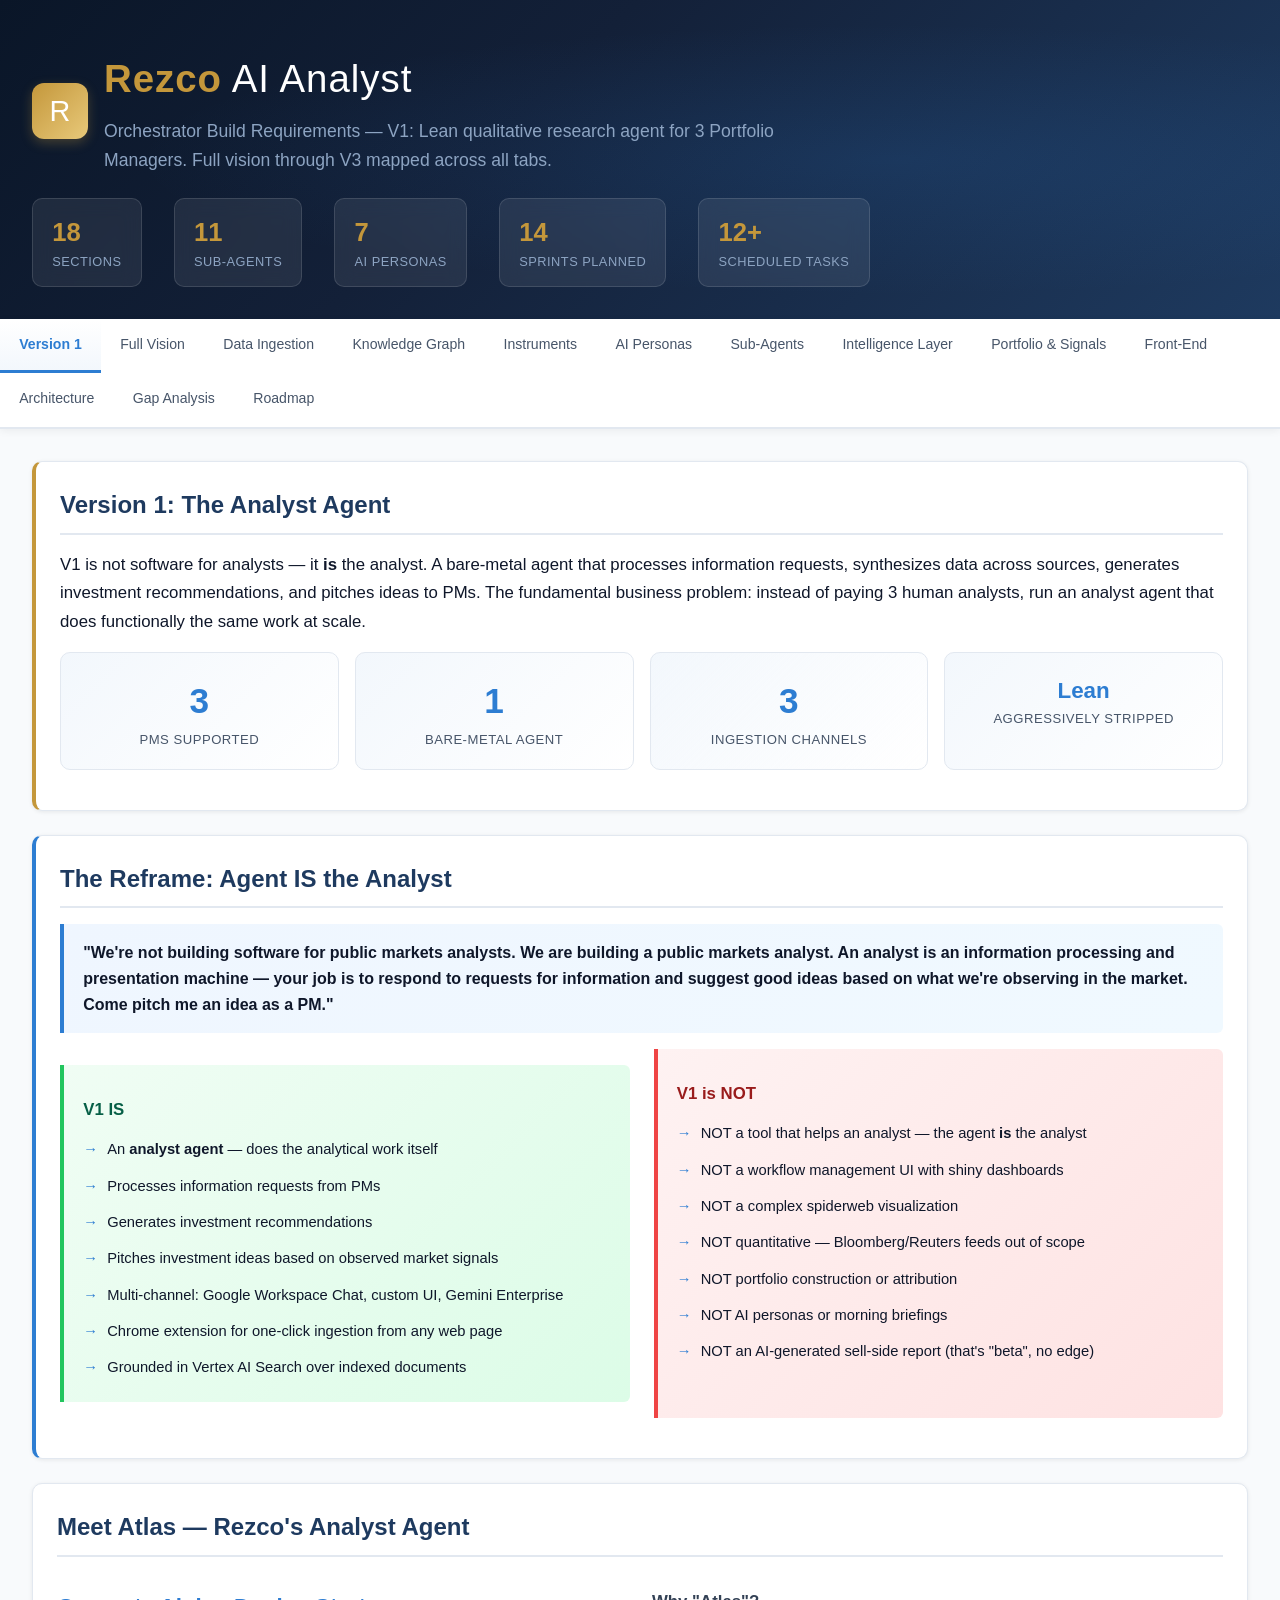
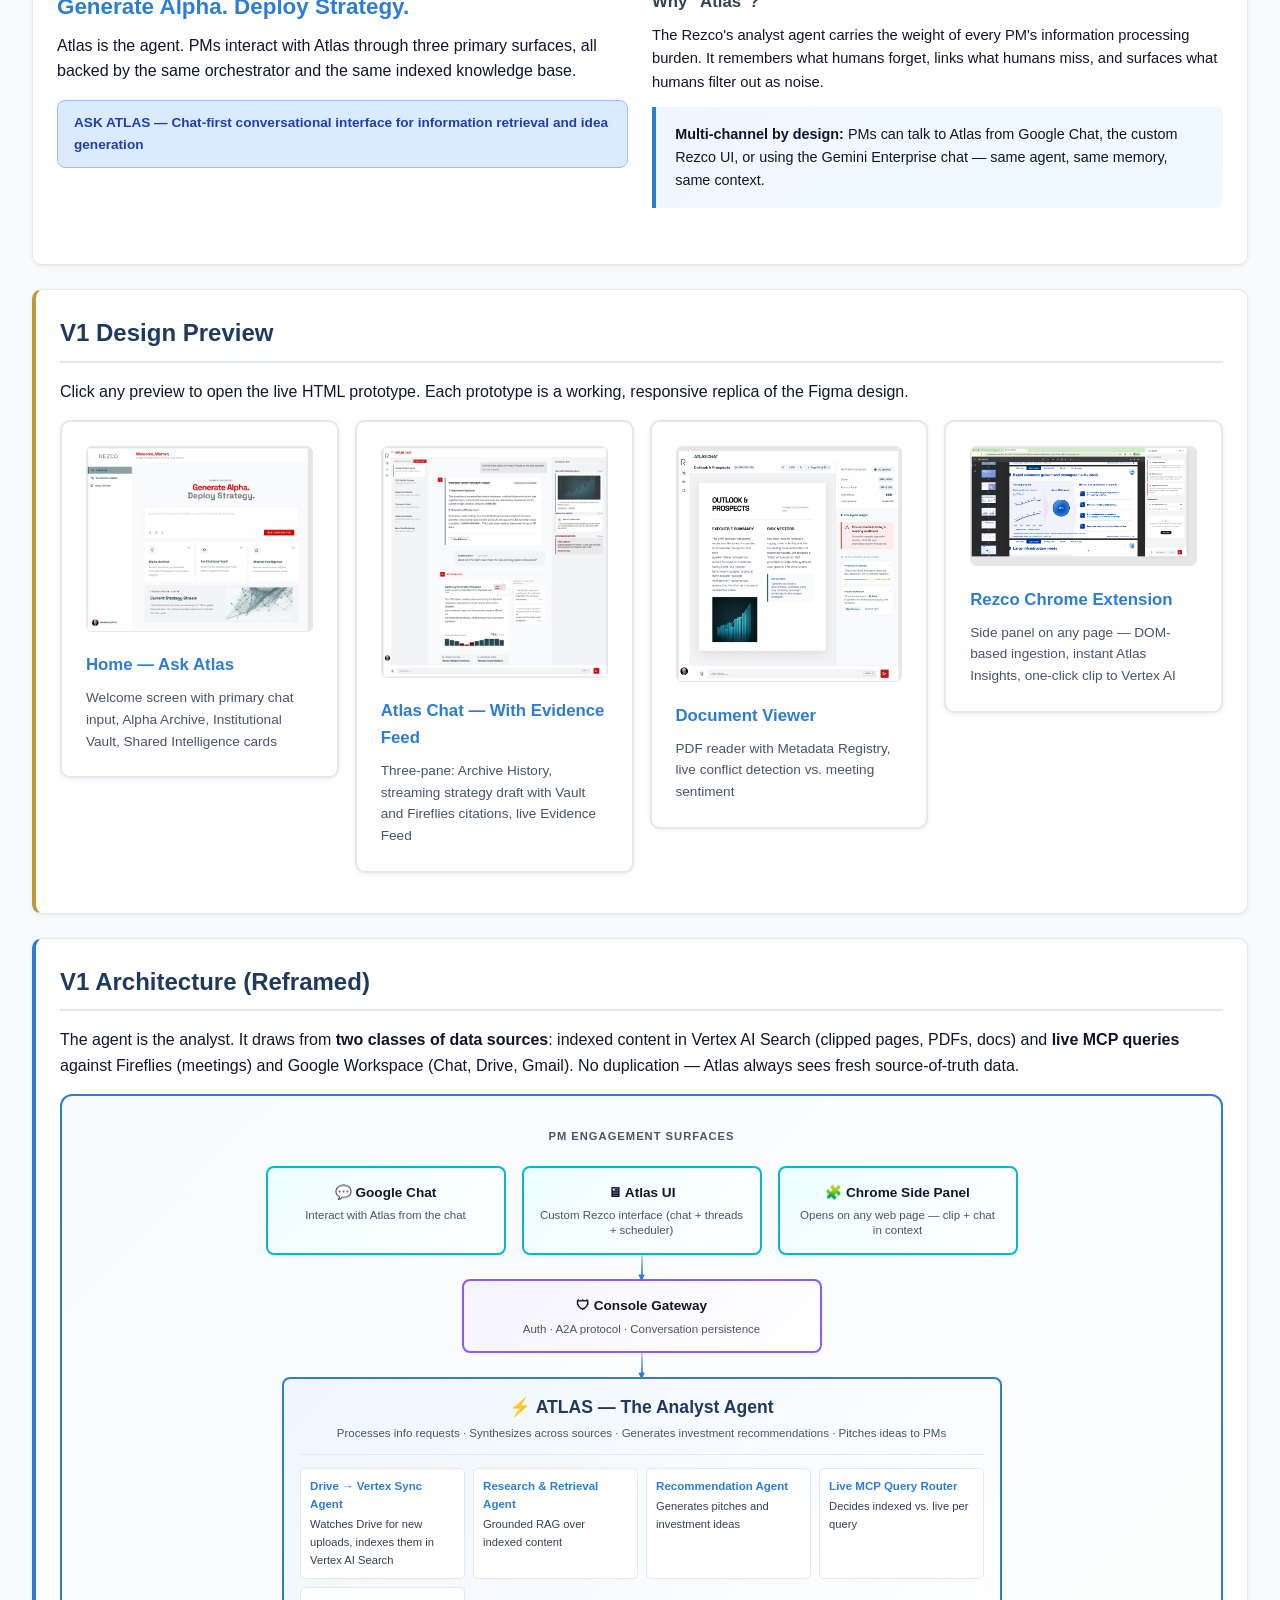
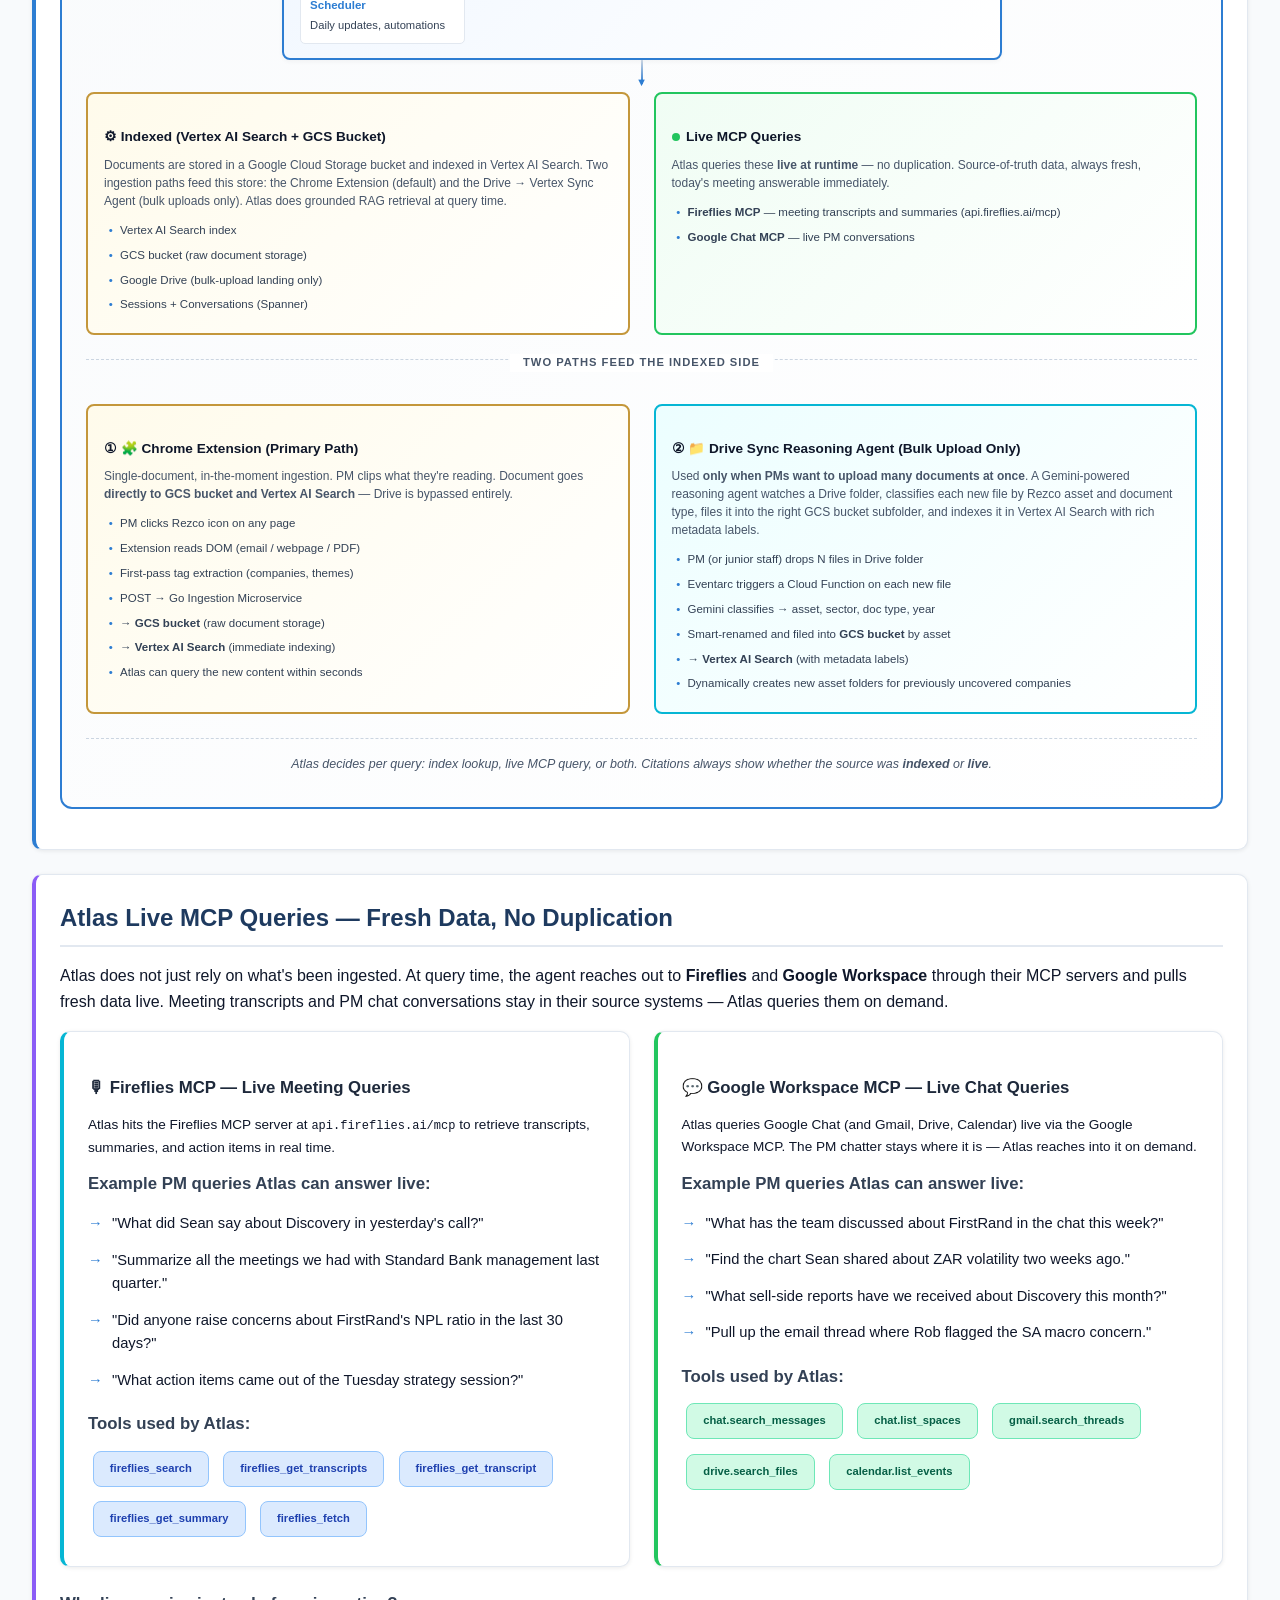
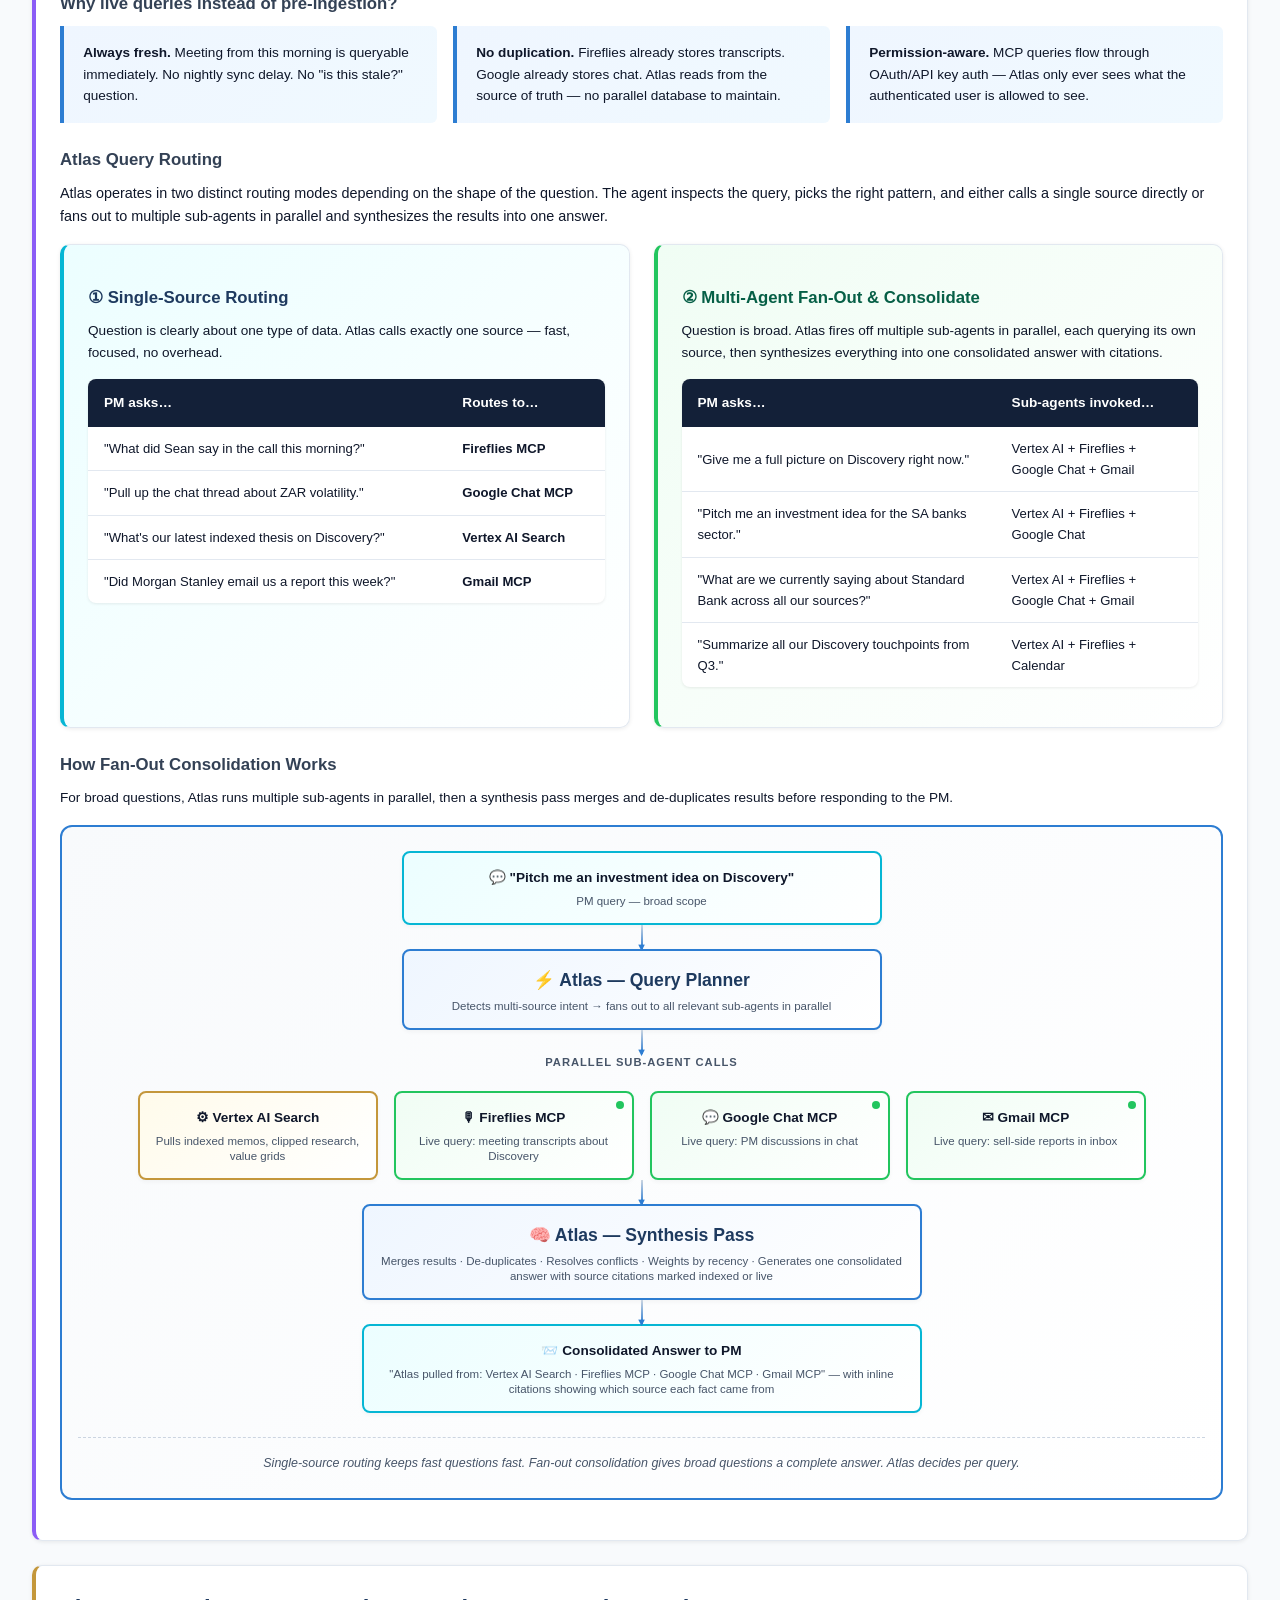
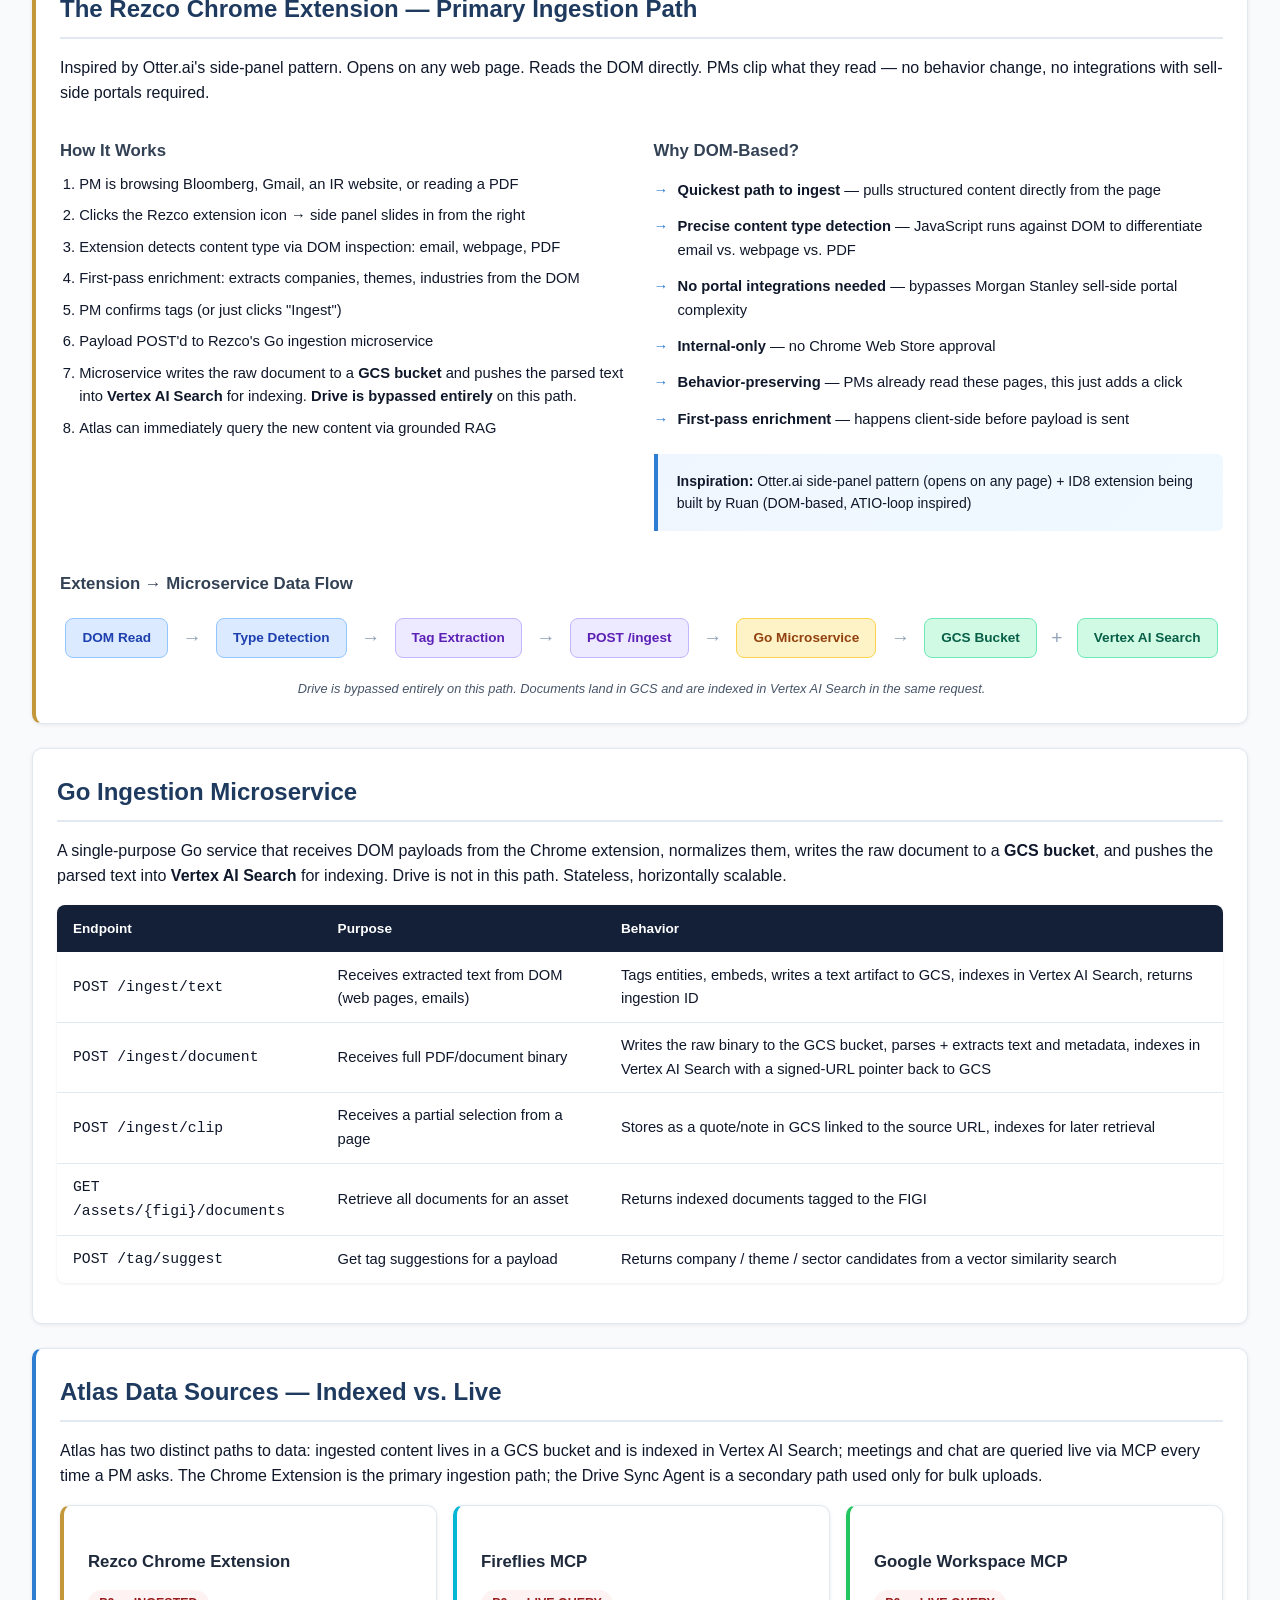
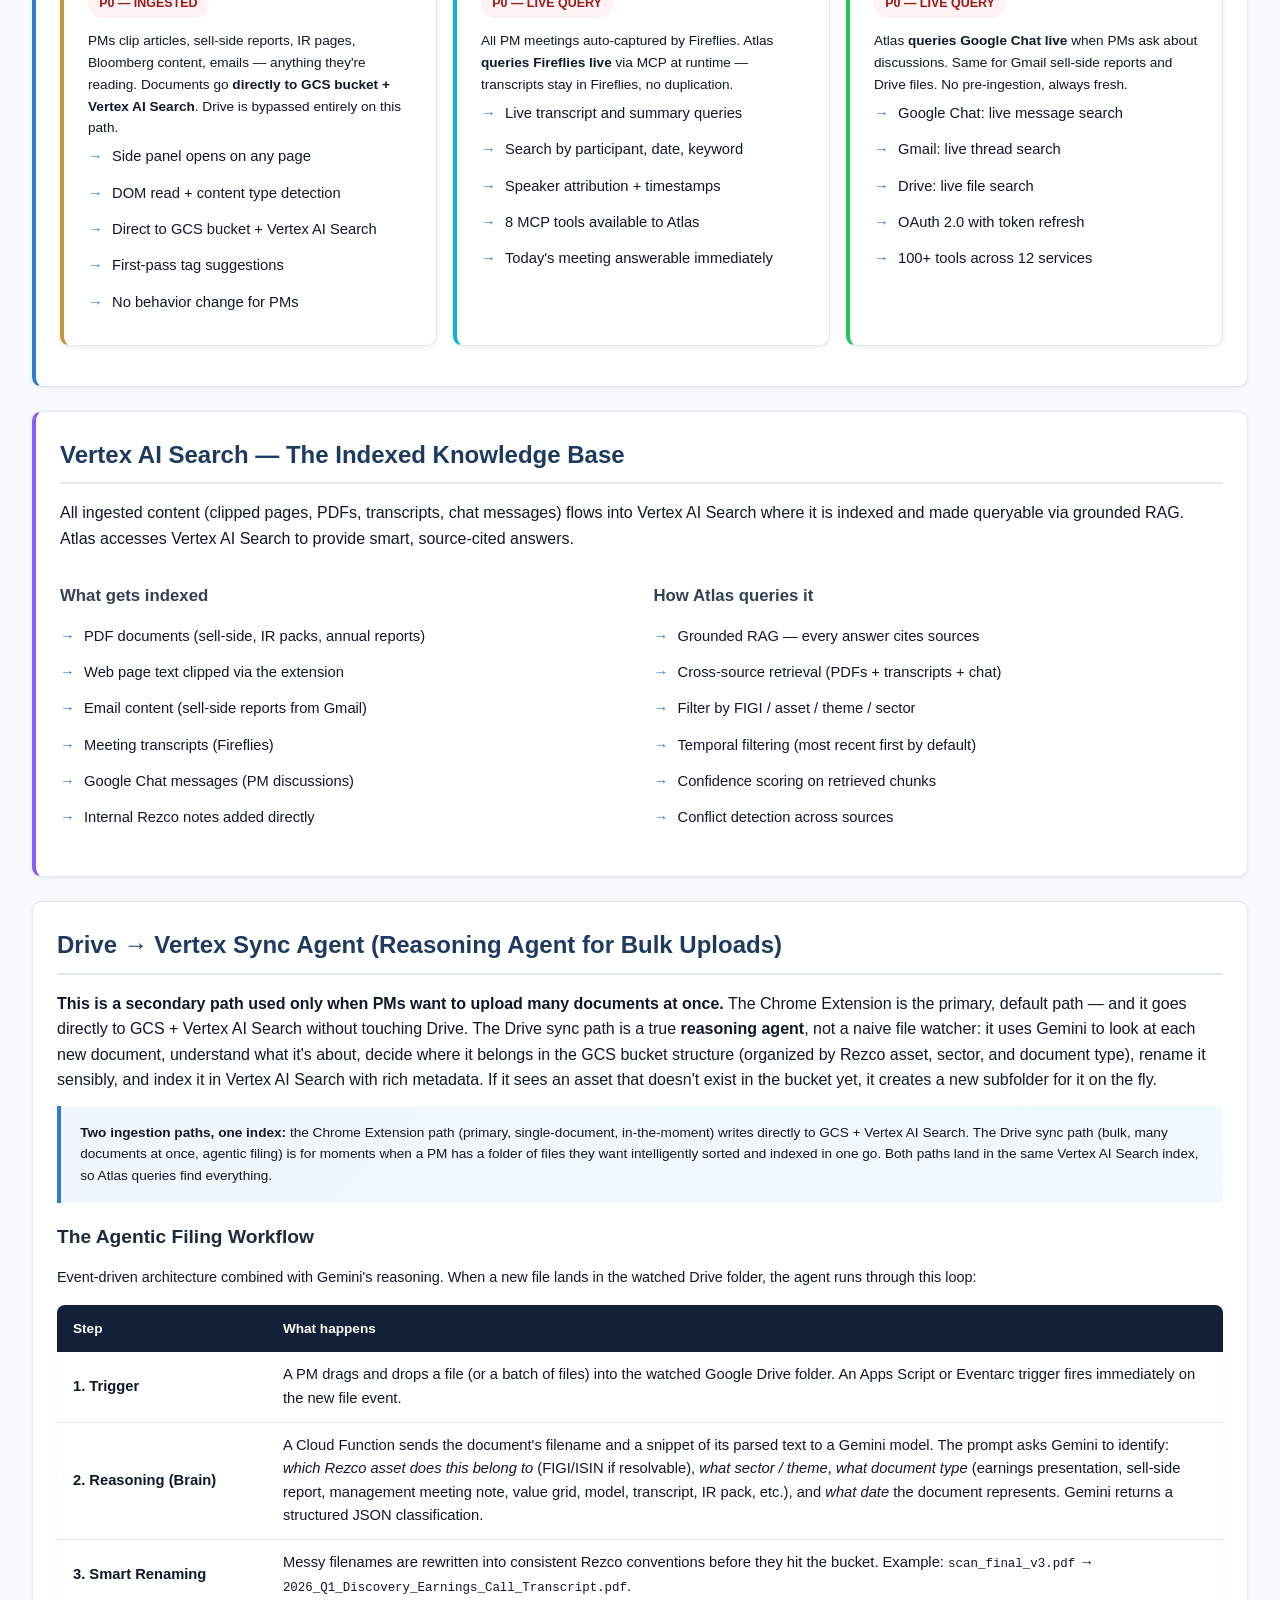
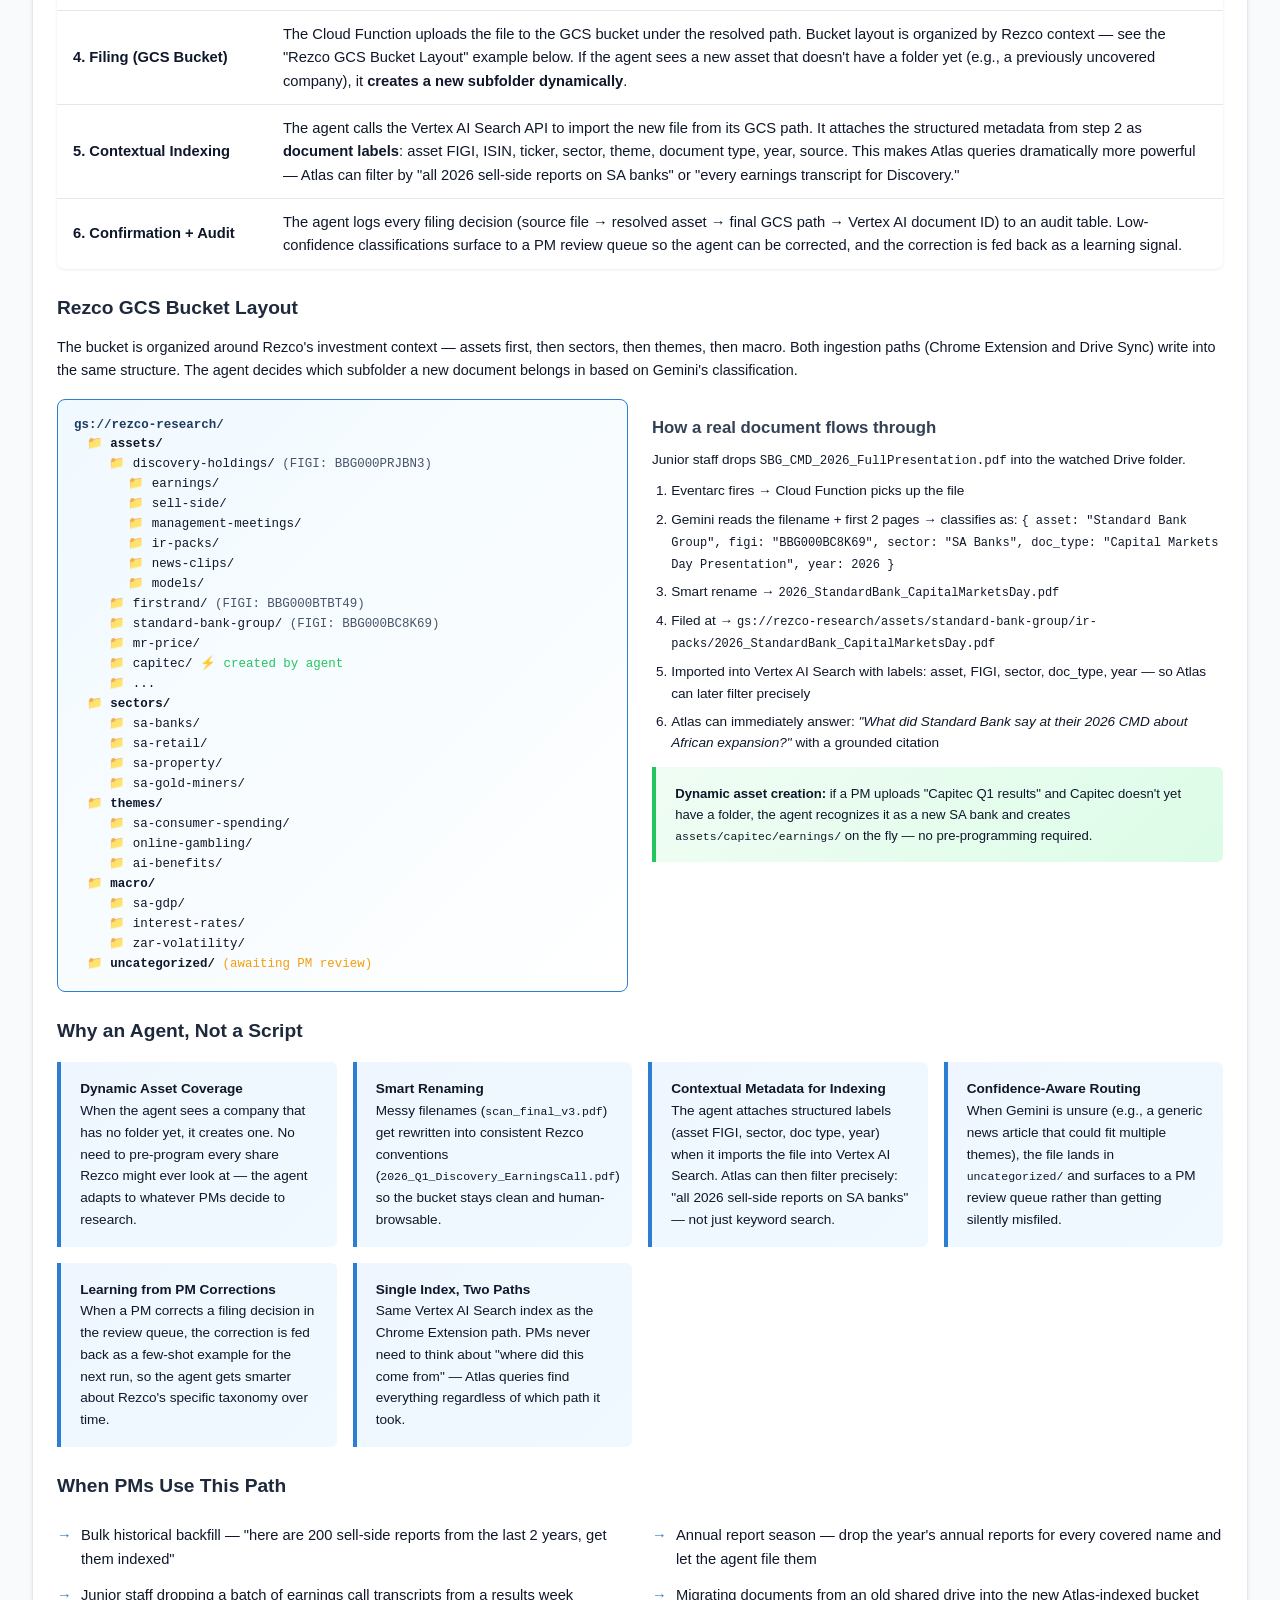
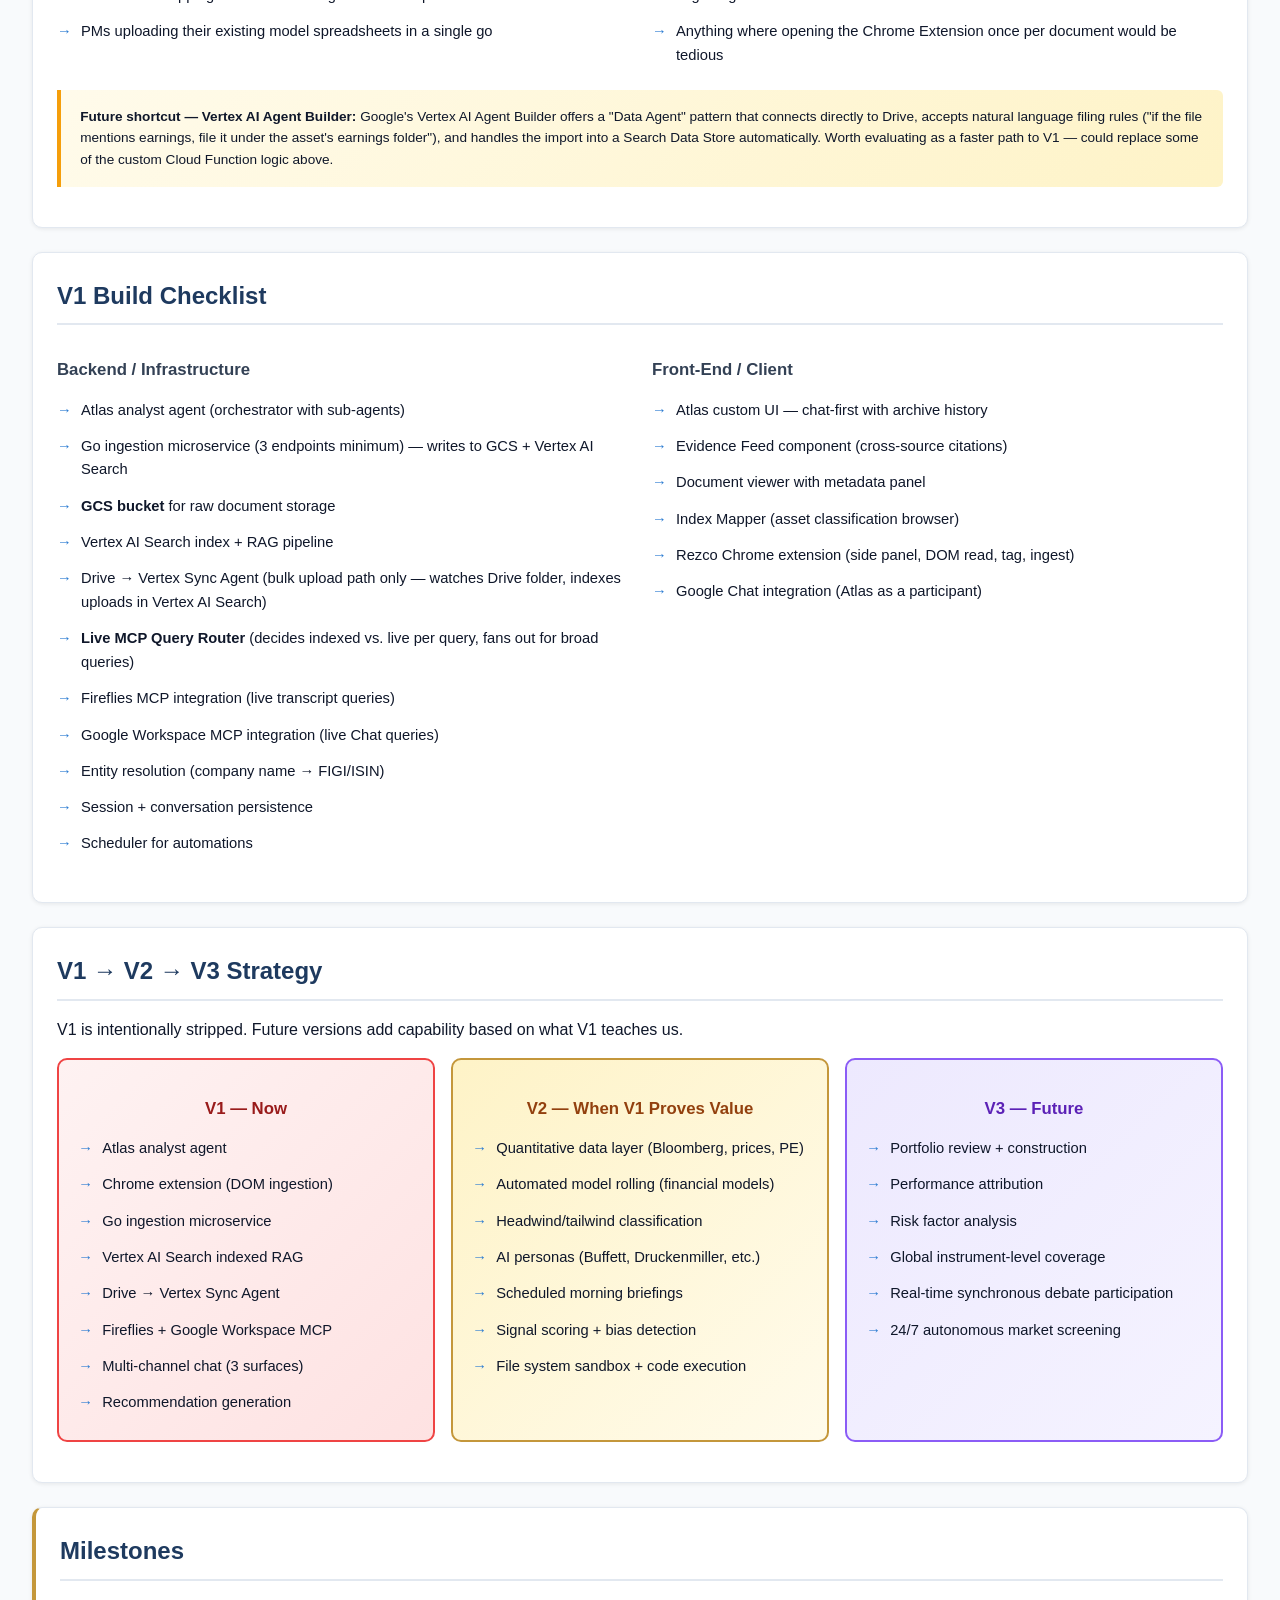
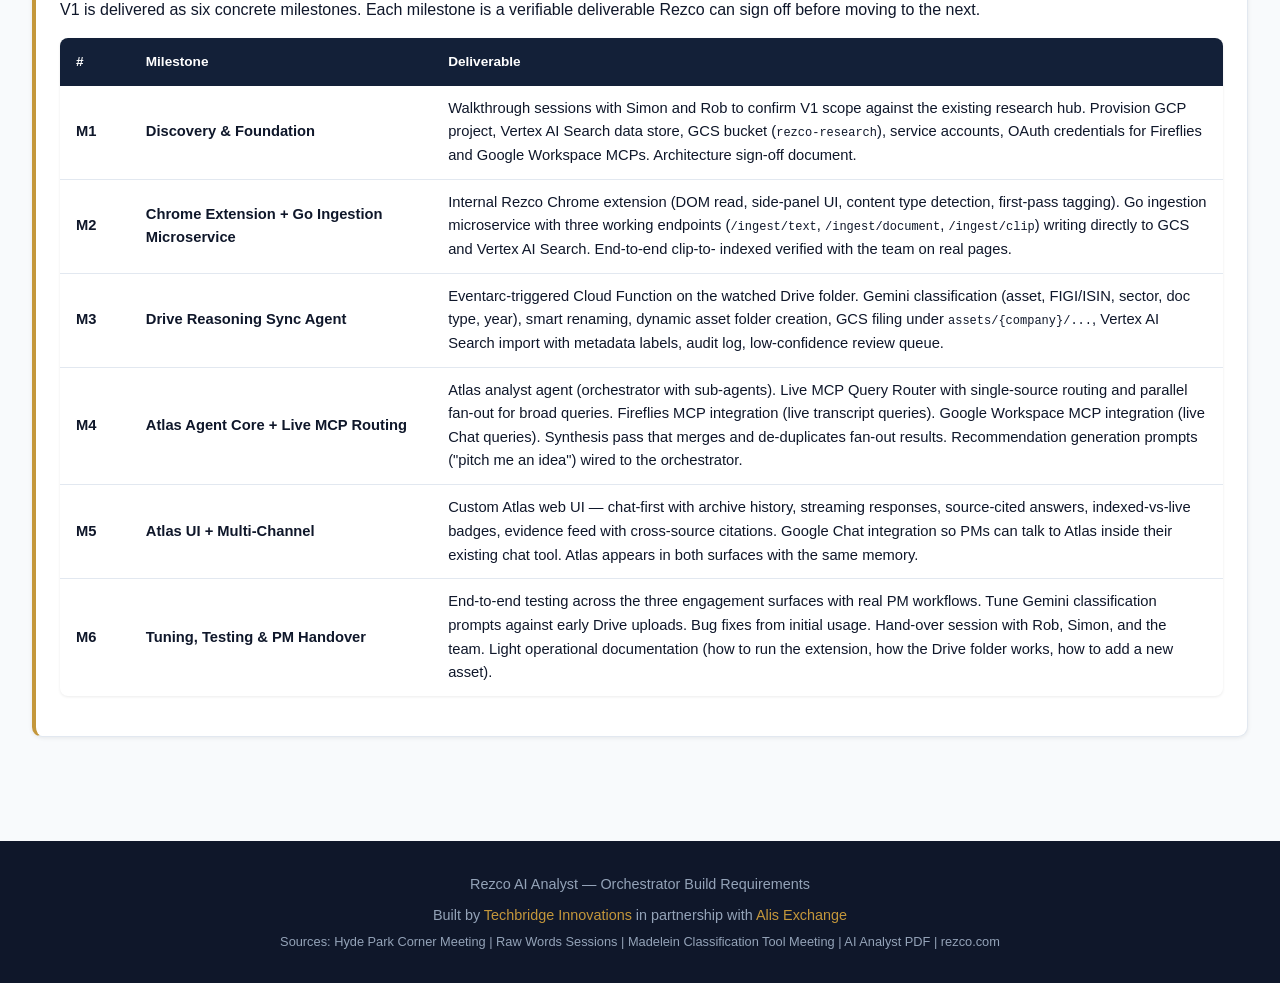
==== commit f68ff08e: "Remove pricing information — keep milestones only Co-Authored-By: Claude Opus 4.6 (1M context) <nore" ====
--- a/index.html
+++ b/index.html
@@ -2667,15 +2667,13 @@
           </div>
         </div>
 
-        <!-- MILESTONES & PRICING -->
+        <!-- MILESTONES -->
         <div class="card card-gold">
-          <h2>Milestones & Pricing</h2>
+          <h2>Milestones</h2>
           <p style="margin-bottom: 1rem">
             V1 is delivered as six concrete milestones. Each milestone is a
             verifiable deliverable Rezco can sign off before moving to the
-            next. The total fee is a flat all-in number quoted at the
-            bottom of the section — no per-milestone breakdown, no timeline
-            commitments.
+            next.
           </p>
 
           <table class="data-table">
@@ -2772,105 +2770,6 @@
             </tr>
           </table>
 
-          <!-- FLAT FEE CALLOUT -->
-          <div
-            style="
-              margin-top: 1.5rem;
-              padding: 1.8rem;
-              background: linear-gradient(
-                135deg,
-                #fffbeb 0%,
-                #fef3c7 100%
-              );
-              border: 2px solid var(--rezco-gold);
-              border-radius: 12px;
-              text-align: center;
-            "
-          >
-            <div
-              style="
-                font-size: 0.75rem;
-                text-transform: uppercase;
-                letter-spacing: 1.5px;
-                color: #92400e;
-                font-weight: 700;
-                margin-bottom: 0.4rem;
-              "
-            >
-              Flat Fee for V1
-            </div>
-            <div
-              style="
-                font-size: 3rem;
-                font-weight: 800;
-                color: #92400e;
-                line-height: 1;
-                margin-bottom: 0.4rem;
-              "
-            >
-              $20,000 USD
-            </div>
-            <div
-              style="
-                font-size: 0.85rem;
-                color: #92400e;
-                font-style: italic;
-              "
-            >
-              All-in, milestone-based — covers every deliverable above.
-              Released as work is signed off, no per-milestone breakdown.
-            </div>
-          </div>
-
-          <div class="grid-2" style="margin-top: 1.2rem">
-            <div class="info-box" style="margin: 0; font-size: 0.85rem">
-              <strong>What's included</strong>
-              <ul
-                class="feature-list"
-                style="font-size: 0.82rem; margin-top: 0.4rem"
-              >
-                <li>
-                  All engineering for the milestones above (backend,
-                  agent, extension, UI)
-                </li>
-                <li>
-                  Cloud architecture design and GCP setup
-                </li>
-                <li>
-                  Integration with Fireflies and Google Workspace via MCP
-                </li>
-                <li>
-                  Walkthrough and handover with the Rezco team
-                </li>
-                <li>
-                  Bug fixes from initial usage period
-                </li>
-              </ul>
-            </div>
-            <div class="warning-box" style="margin: 0; font-size: 0.85rem">
-              <strong>What's not included</strong>
-              <ul
-                class="feature-list"
-                style="font-size: 0.82rem; margin-top: 0.4rem"
-              >
-                <li>
-                  GCP infrastructure costs (Vertex AI Search, GCS, Cloud
-                  Functions, Gemini API) — billed directly to Rezco
-                </li>
-                <li>
-                  Fireflies subscription
-                </li>
-                <li>
-                  Anything in the V2 / V3 columns above (quant, personas,
-                  model rolling, portfolio construction, etc.)
-                </li>
-                <li>
-                  Ongoing support after V1 handover (separate retainer if
-                  Rezco wants it)
-                </li>
-              </ul>
-            </div>
-          </div>
         </div>
       </div>
       <!-- ==================== TAB: OVERVIEW ==================== -->
